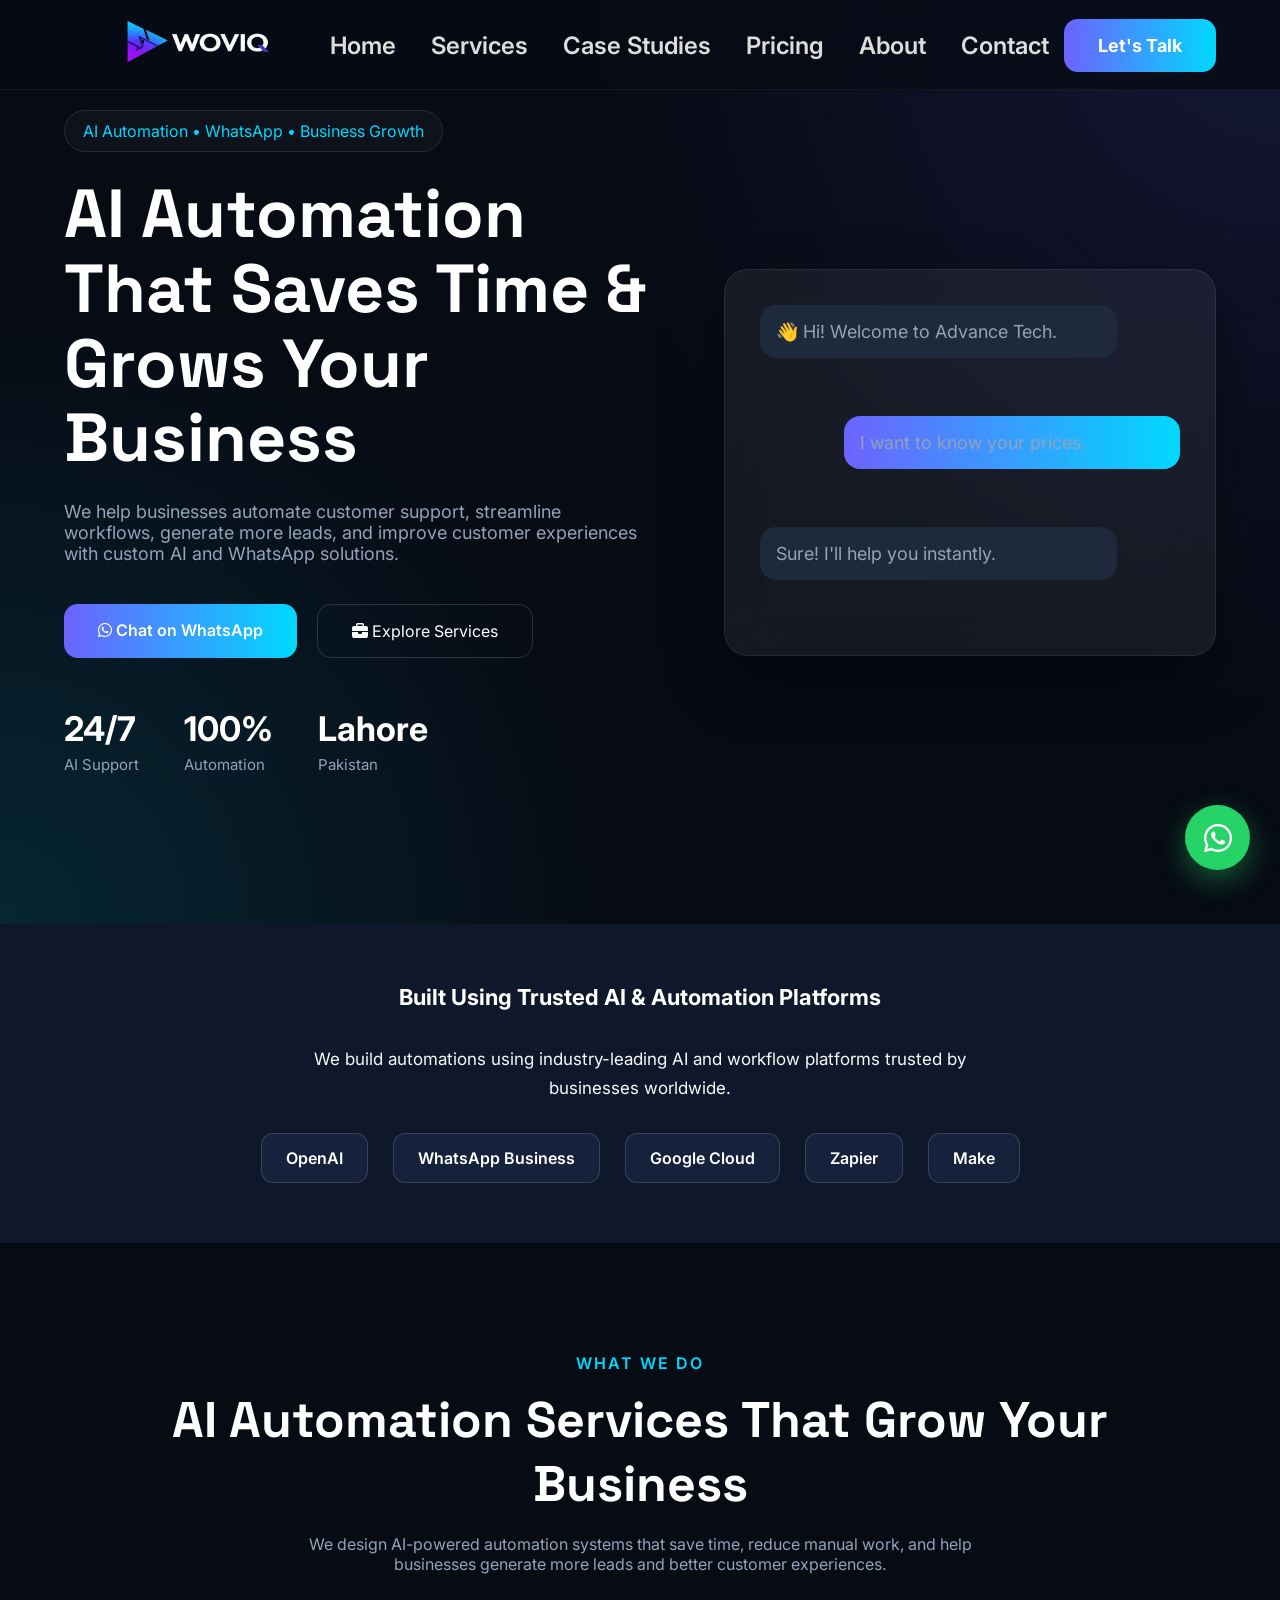
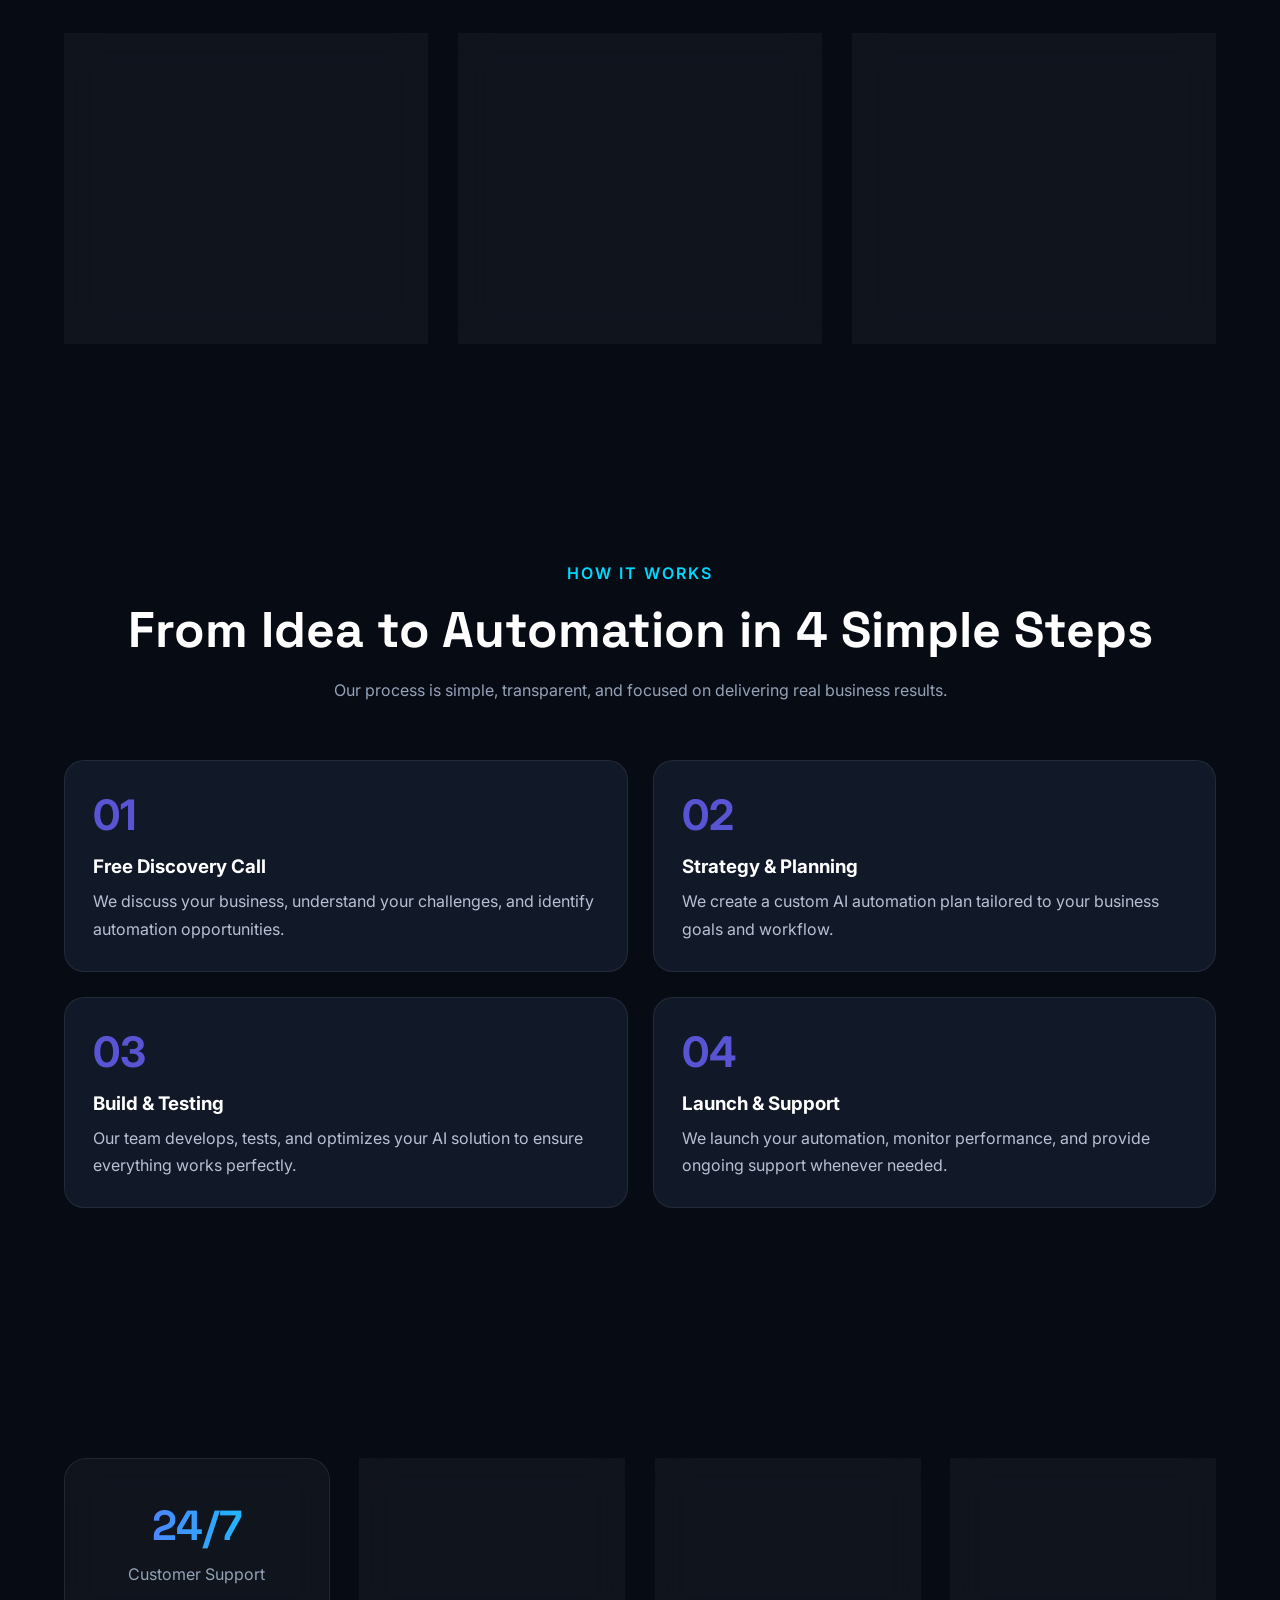
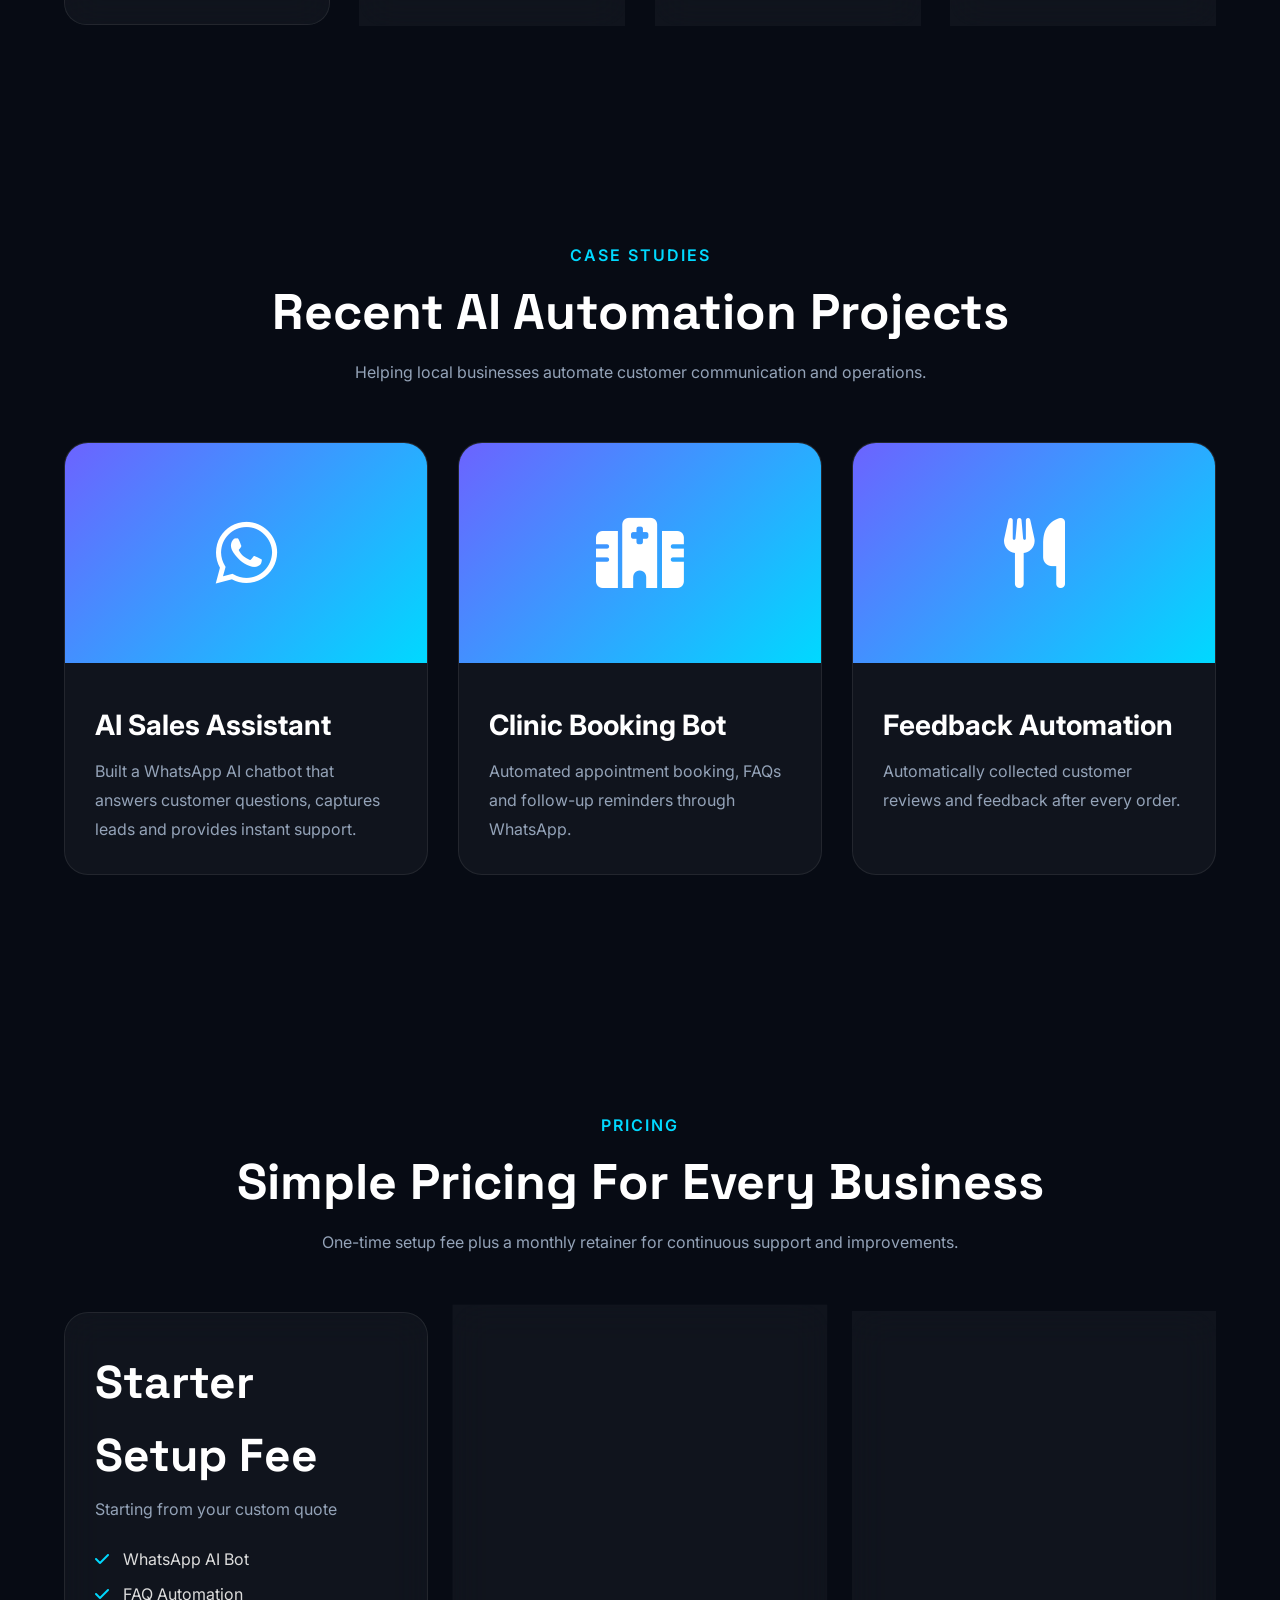
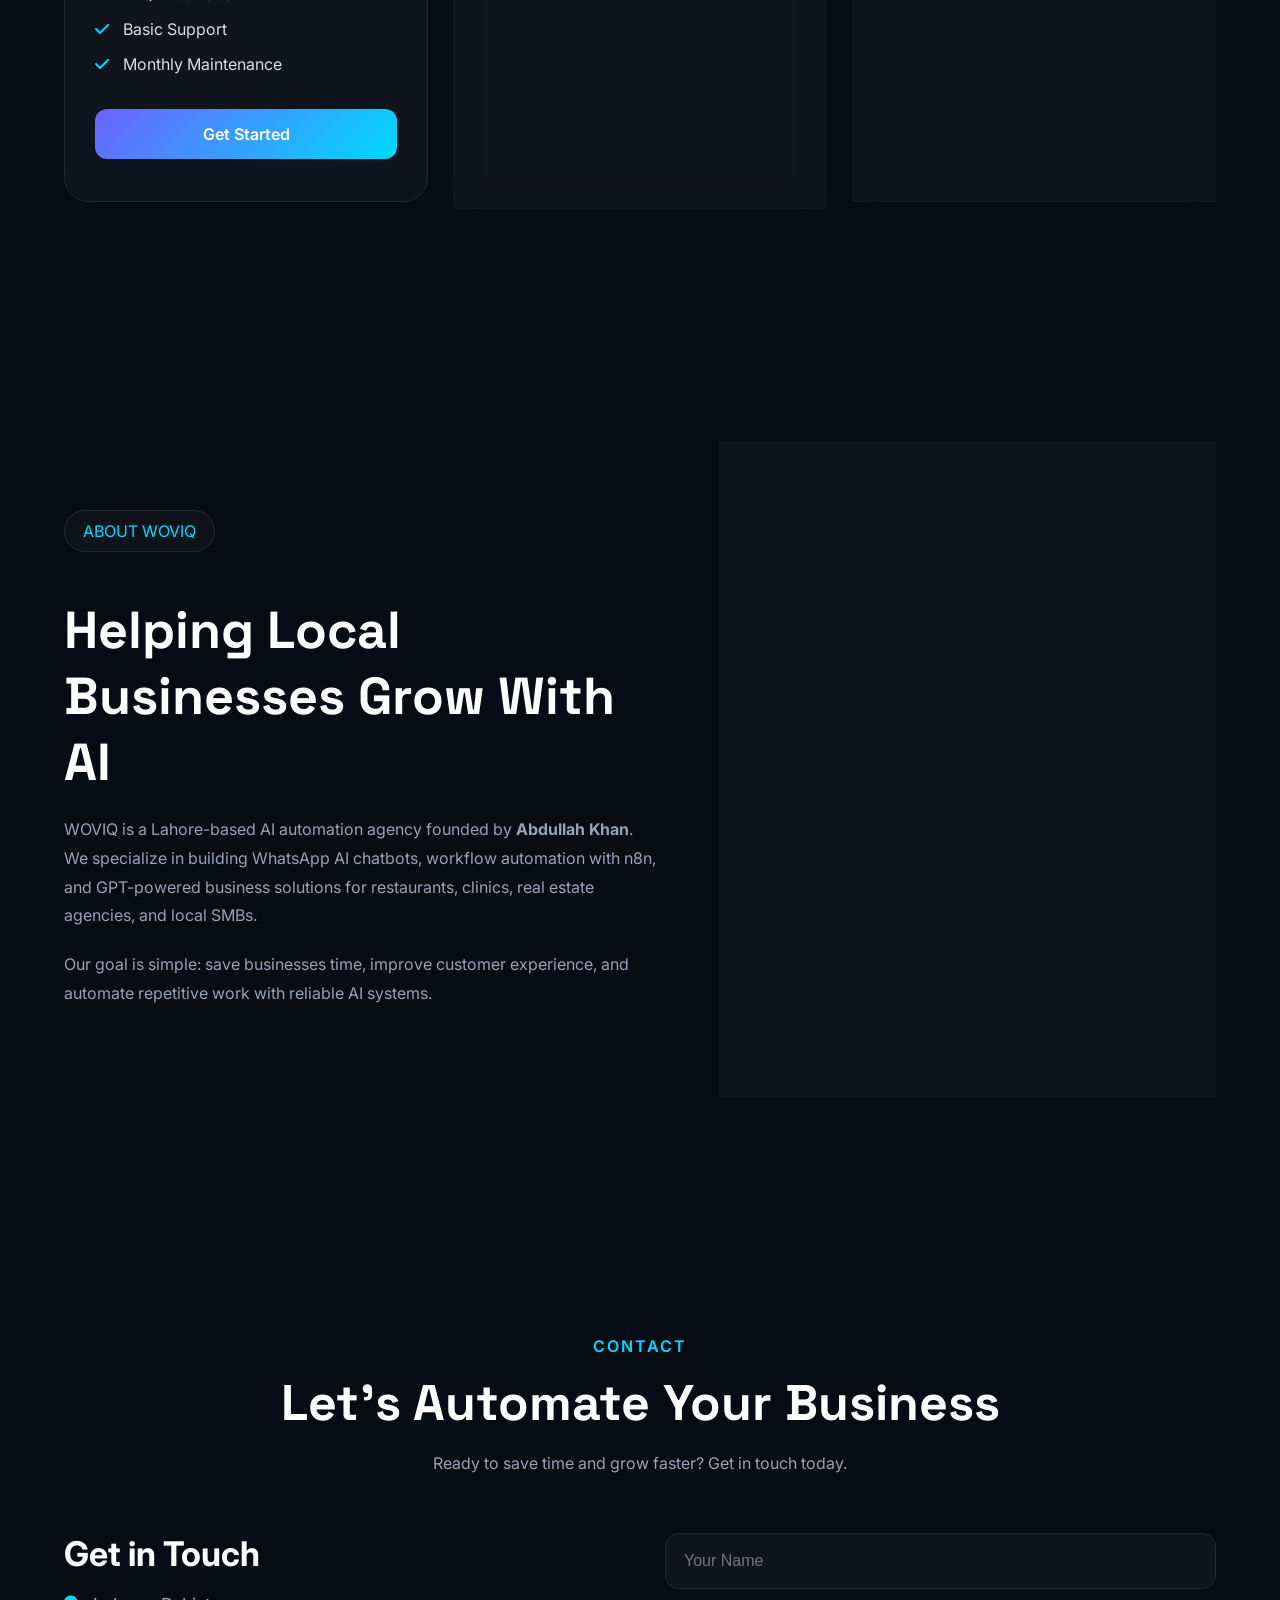
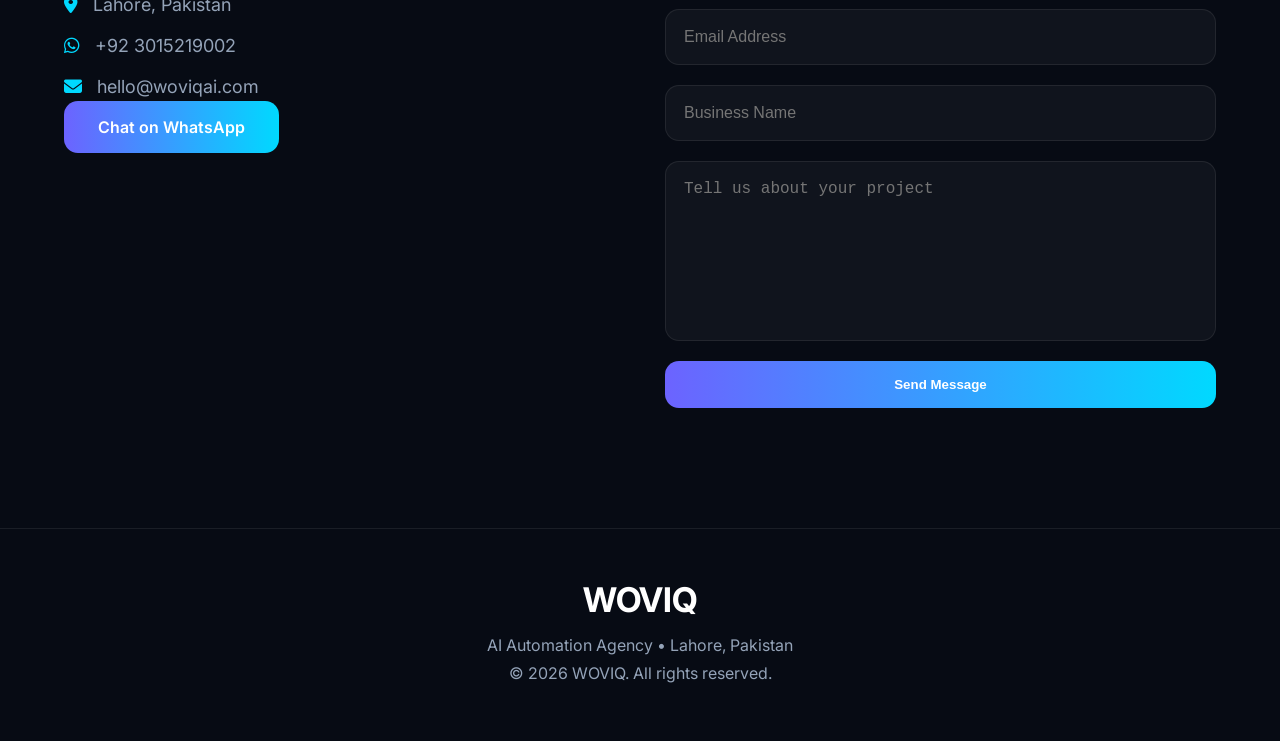
==== index.html @ 01486d30 "Updated contact information and project section" ====
<!DOCTYPE html>
<html lang="en">

<head>

    <meta charset="UTF-8">
    <meta name="viewport" content="width=device-width, initial-scale=1.0">

    <title>WOVIQ | AI Automation Agency</title>

    <meta name="description"
        content="AI Automation Agency helping businesses automate WhatsApp, lead generation and customer support.">

    <!-- Google Fonts -->

    <link rel="preconnect" href="https://fonts.googleapis.com">

    <link rel="preconnect" href="https://fonts.gstatic.com" crossorigin>

    <link
        href="https://fonts.googleapis.com/css2?family=Space+Grotesk:wght@400;500;600;700&family=Inter:wght@300;400;500;600;700&display=swap"
        rel="stylesheet">

    <!-- Font Awesome -->

    <link rel="stylesheet"
        href="https://cdnjs.cloudflare.com/ajax/libs/font-awesome/6.7.2/css/all.min.css">

    <link rel="stylesheet" href="style.css">

</head>

<body>

    <!-- ================= NAVBAR ================= -->

    <header>

        <div class="container nav">

            <a href="#" class="logo">

                <img src="images/logo.jpg" alt="Logo">

                

            </a>
<button class="menu-toggle">
    ☰
</button>
            <ul>

                <li><a href="#home">Home</a></li>

                <li><a href="#services">Services</a></li>

                <li><a href="#work">Case Studies</a></li>

                <li><a href="#pricing">Pricing</a></li>

                <li><a href="#about">About</a></li>

                <li><a href="#contact">Contact</a></li>

            </ul>

            <a href="#" class="nav-btn">

                Let's Talk

            </a>

        </div>

    </header>


    <!-- ================= HERO ================= -->

    <section class="hero" id="home">

        <div class="container hero-grid">

            <div class="hero-left">
                <span class="tag">
     AI Automation • WhatsApp • Business Growth
</span>

                 <h1>
                    AI Automation That Saves Time & Grows Your Business
                 </h1>

                 <p>
                     We help businesses automate customer support, streamline workflows, generate more leads, and improve customer experiences with custom AI and WhatsApp solutions.  
                
                 </p>    
                     <div class="hero-buttons">

                    <a href="https://wa.me/03015219002" 
                    target="_blank" 
                    rel="noopener noreferrer"
                    class="primary">
                       <i class="fa-brands fa-whatsapp"></i>
                       Chat on WhatsApp
                    </a>

                     <a href="#services" class="secondary">
                        <i class="fa-solid fa-briefcase"></i>
                         Explore Services
                     </a>

                </div>

                <div class="hero-stats">

                    <div>

                        <h2>24/7</h2>

                        <p>AI Support</p>

                    </div>

                    <div>

                        <h2>100%</h2>

                        <p>Automation</p>

                    </div>

                    <div>

                        <h2>Lahore</h2>

                        <p>Pakistan</p>

                    </div>

                </div>

            </div>

            <div class="hero-right">

                <div class="glass-card">

                    <div class="chat">

                        <p class="bot">

                            👋 Hi! Welcome to Advance Tech.

                        </p>

                        <p class="user">

                            I want to know your prices.

                        </p>

                        <p class="bot">

                            Sure! I'll help you instantly.

                        </p>

                    </div>

                </div>

            </div>

        </div>
    </section>
    <section class="trusted">
    <div class="container">

        <h3>Built Using Trusted AI & Automation Platforms</h3>
    <p> 
    We build automations using industry-leading AI and workflow platforms trusted by businesses worldwide.
    </p>
        <div class="trusted-logos">

        
            <span>OpenAI</span>

            <span>WhatsApp Business</span>

            <span>Google Cloud</span>

            <span>Zapier</span>

            <span>Make</span>

        </div>

    </div>

    </section>
<!-- ================= SERVICES ================= -->

<section class="services" id="services">

    <div class="container">

        <div class="section-title">

            <span>WHAT WE DO</span>

            <h2>AI Automation Services That Grow Your Business</h2>

            <p>

             We design AI-powered automation systems that save time, reduce manual work, and help businesses generate more leads and better customer experiences.
            
            </p>

        </div>

        <div class="services-grid">

            <div class="service-card">

                <i class="fa-brands fa-whatsapp"></i>

                <h3>WhatsApp AI Bots</h3>

                <p>
                    Smart AI assistants that answer customers 24/7, qualify leads and handle FAQs automatically.
                </p>

            </div>

            <div class="service-card">
                <h3>Lead Capture</h3>

                <p>
                    Automatically collect customer information and send it directly to your CRM or Google Sheets.
                </p>

            </div>

            <div class="service-card">

                <i class="fa-solid fa-calendar-check"></i>

                <h3>Appointment Booking</h3>

                <p>
                    Allow customers to book appointments instantly without manual follow-up.
                </p>

            </div>


        </div>

    </div>

</section>

<!-- ================= PROCESS ================= -->

<section class="process">
    <div class="container">

        <div class="section-title">
            <span>HOW IT WORKS</span>
            <h2>From Idea to Automation in 4 Simple Steps</h2>
            <p>Our process is simple, transparent, and focused on delivering real business results.</p>
        </div>

        <div class="process-grid">

            <div class="process-card">
                <span>01</span>
                <h3>Free Discovery Call</h3>
                <p>We discuss your business, understand your challenges, and identify automation opportunities.</p>
            </div>

            <div class="process-card">
                <span>02</span>
                <h3>Strategy & Planning</h3>
                <p>We create a custom AI automation plan tailored to your business goals and workflow.</p>
            </div>

            <div class="process-card">
                <span>03</span>
                <h3>Build & Testing</h3>
                <p>Our team develops, tests, and optimizes your AI solution to ensure everything works perfectly.</p>
            </div>

            <div class="process-card">
                <span>04</span>
                <h3>Launch & Support</h3>
                <p>We launch your automation, monitor performance, and provide ongoing support whenever needed.</p>
            </div>

        </div>

    </div>
</section>

<!-- ================= STATS ================= -->

<section class="stats">

    <div class="container">

        <div class="stats-grid">

            <div class="stat-box">

                <h2>24/7</h2>

                <p>Customer Support</p>

            </div>

            <div class="stat-box">

                <h2>99%</h2>

                <p>Response Rate</p>

            </div>

            <div class="stat-box">

                <h2>100+</h2>

                <p>Automation Hours Saved</p>

            </div>

            <div class="stat-box">

                <h2>Lahore</h2>

                <p>Based in Pakistan</p>

            </div>

        </div>

    </div>

</section>
<!-- ================= CASE STUDIES ================= -->

<section class="case-studies" id="work">

    <div class="container">

        <div class="section-title">

            <span>CASE STUDIES</span>

            <h2>Recent AI Automation Projects</h2>

            <p>
                Helping local businesses automate customer communication and operations.
            </p>

        </div>

        <div class="case-grid">

            <div class="case-card">

                <div class="case-image">
                    <i class="fa-brands fa-whatsapp"></i>
                </div>

                <div class="case-content">


                    <h3>AI Sales Assistant</h3>

                    <p>
                        Built a WhatsApp AI chatbot that answers customer questions,
                        captures leads and provides instant support.
                    </p>

                </div>

            </div>

            <div class="case-card">

                <div class="case-image">
                    <i class="fa-solid fa-hospital"></i>
                </div>

                <div class="case-content">


                    <h3>Clinic Booking Bot</h3>

                    <p>
                        Automated appointment booking, FAQs and follow-up reminders
                        through WhatsApp.
                    </p>

                </div>

            </div>

            <div class="case-card">

                <div class="case-image">
                    <i class="fa-solid fa-utensils"></i>
                </div>

                <div class="case-content">


                    <h3>Feedback Automation</h3>

                    <p>
                        Automatically collected customer reviews and feedback after
                        every order.
                    </p>

                </div>

            </div>

        </div>

    </div>

</section>
<!-- ================= PRICING ================= -->

<section class="pricing" id="pricing">

    <div class="container">

        <div class="section-title">

            <span>PRICING</span>

            <h2>Simple Pricing For Every Business</h2>

            <p>
                One-time setup fee plus a monthly retainer for continuous support
                and improvements.
            </p>

        </div>

        <div class="pricing-grid">

            <!-- Starter -->

            <div class="pricing-card">

                <h3>Starter</h3>

                <h3>Setup Fee</h3>

                <p class="price-text">Starting from your custom quote</p>

                <ul>

                    <li><i class="fa-solid fa-check"></i> WhatsApp AI Bot</li>

                    <li><i class="fa-solid fa-check"></i> FAQ Automation</li>

                    <li><i class="fa-solid fa-check"></i> Basic Support</li>

                    <li><i class="fa-solid fa-check"></i> Monthly Maintenance</li>

                </ul>

                <a href="#" class="price-btn">Get Started</a>

            </div>

            <!-- Standard -->

            <div class="pricing-card featured">

                <span class="badge">Most Popular</span>

                <h3>Standard</h3>

                <h3>Setup Fee</h3>

                <p class="price-text">Custom monthly retainer</p>

                <ul>

                    <li><i class="fa-solid fa-check"></i> AI Chatbot</li>

                    <li><i class="fa-solid fa-check"></i> Lead Capture</li>

                    <li><i class="fa-solid fa-check"></i> Appointment Booking</li>

                    <li><i class="fa-solid fa-check"></i> Priority Support</li>

                </ul>

                <a href="#" class="price-btn">Choose Plan</a>

            </div>

            <!-- Growth -->

            <div class="pricing-card">

                <h3>Growth</h3>

                <h3>Setup Fee</h3>

                <p class="price-text">Custom monthly retainer</p>

                <ul>

                    <li><i class="fa-solid fa-check"></i> Everything in Standard</li>

                    <li><i class="fa-solid fa-check"></i> n8n Automation</li>

                    <li><i class="fa-solid fa-check"></i> CRM Integration</li>

                    <li><i class="fa-solid fa-check"></i> Analytics Dashboard</li>

                </ul>

                <a href="#" class="price-btn">Choose Plan</a>

            </div>
        </div>
    </div>
</section>
<!-- ================= ABOUT ================= -->

<section class="about" id="about">

    <div class="container about-grid">

        <div class="about-left">

            <span class="tag">ABOUT WOVIQ</span>

            <h2>Helping Local Businesses Grow With AI</h2>

            <p>
                WOVIQ is a Lahore-based AI automation agency founded by
                <strong>Abdullah Khan</strong>. We specialize in building
                WhatsApp AI chatbots, workflow automation with n8n, and
                GPT-powered business solutions for restaurants, clinics,
                real estate agencies, and local SMBs.
            </p>

            <p>
                Our goal is simple: save businesses time, improve customer
                experience, and automate repetitive work with reliable AI systems.
            </p>

        </div>

        <div class="about-right">

            <div class="founder-card">

                <div class="founder-avatar">
    <img src="images/founder.jpg" alt="Abdullah Khan" class="founder-img">
</div>
                <h3>Abdullah Khan</h3>

                <p>Founder & AI Automation Specialist</p>
                <p class="founder-bio">
Abdullah Khan is a Computer Science student with a strong passion for Artificial Intelligence, automation, and modern business technology. Having studied at Lahore Grammar School (LGS) and gained valuable discipline and leadership experience through Cadet College, he combines technical knowledge with a problem-solving mindset. As the Founder of WOVIQ, his mission is to help businesses grow through AI-powered automation and innovative digital solutions.
</p>
<a href="https://www.linkedin.com/in/abdullah-khan-ab1711415?utm_source=share_via&utm_content=profile&utm_medium=member_ios" 
target="_blank" 
rel="noopener noreferrer"
class="linkedin-btn">
    <i class="fa-brands fa-linkedin"></i> View LinkedIn Profile
</a>
            </div>

        </div>

    </div>

</section>

<!-- ================= CONTACT ================= -->

<section class="contact" id="contact">

    <div class="container">

        <div class="section-title">

            <span>CONTACT</span>

            <h2>Let's Automate Your Business</h2>

            <p>
                Ready to save time and grow faster? Get in touch today.
            </p>

        </div>

        <div class="contact-grid">

            <div class="contact-info">

                <h3>Get in Touch</h3>

                <p><i class="fa-solid fa-location-dot"></i> Lahore, Pakistan</p>

                <p><i class="fa-brands fa-whatsapp"></i> +92 3015219002</p>

                <p><i class="fa-solid fa-envelope"></i> hello@woviqai.com</p>

                <a href="#" class="primary">
                    Chat on WhatsApp
                </a>

            </div>

            <form class="contact-form">

                <input type="text" placeholder="Your Name" required>

                <input type="email" placeholder="Email Address" required>

                <input type="text" placeholder="Business Name">

                <textarea placeholder="Tell us about your project"></textarea>

                <button type="submit" class="primary">
                    Send Message
                </button>

            </form>

        </div>

    </div>

</section>

<!-- ================= FOOTER ================= -->

<footer>

    <div class="container footer-content">

        <h2>WOVIQ</h2>

        <p>
            AI Automation Agency • Lahore, Pakistan
        </p>

        <p>
            © 2026 WOVIQ. All rights reserved.
        </p>

    </div>

</footer>
<!-- Floating WhatsApp Button -->

<a href="https://wa.me/03015219002" class="whatsapp-float" target="_blank" rel="noopener noreferrer">
    <i class="fa-brands fa-whatsapp"></i>

</a>
<script src="script.js"></script>

</body>

</html>
---- style.css ----
/* ===========================
   RESET
=========================== */

*{
    margin:0;
    padding:0;
    box-sizing:border-box;
}

html{
    scroll-behavior:smooth;
}

body{
    font-family:'Inter',sans-serif;
    background:#070B14;
    color:#fff;
    overflow-x:hidden;
}

:root{

    --primary:#6C63FF;
    --secondary:#00D9FF;
    --dark:#070B14;
    --card:#111827;
    --text:#F8FAFC;
    --gray:#94A3B8;

}

.container{

    width:min(1200px,90%);
    margin:auto;

}

section{

    padding:110px 0;

}

a{

    text-decoration:none;

}

ul{

    list-style:none;

}


/* ===========================
   HEADER
=========================== */

header{

    position:fixed;

    width:100%;

    top:0;

    z-index:1000;

    backdrop-filter:blur(18px);

    background:rgba(7,11,20,.75);

    border-bottom:1px solid rgba(255,255,255,.05);

    height: 90px;

}

.nav{

    display:flex;

    justify-content:space-between;

    align-items:center;

    height: 90px;

    position:relative;

}

.logo{

    font-family:'Space Grotesk',sans-serif;

    color:#fff;

    font-size:30px;

    font-weight:700;

    letter-spacing:2px;

}

.nav ul{

    display:flex;

    gap:35px;

}

.nav ul li a
{
    font-size: 24px;
    font-weight: 600;
    padding: 8px 0;
    transition: 0.3s;
}
.nav ul a{

    color:#ddd;

    transition:.3s;

}

.nav ul a:hover{

    color:var(--secondary);

}
.nav-btn
{
    padding:16px 34px;   
    border-radius:14px;
    background:linear-gradient(90deg,var(--primary),var(--secondary));
    color:#fff;
    font-size:18px;      
    font-weight:700;
    transition:.3s;
}
.nav-btn:hover
{
    transform:translateY(-3px);
    box-shadow:0 10px 25px rgba(0,166,194,.35);
}

/* ===========================
   HERO
=========================== */

.hero{

    min-height:100vh;

    display:flex;

    align-items:center;

    background:
    radial-gradient(circle at top right,#6C63FF22,transparent 45%),
    radial-gradient(circle at bottom left,#00D9FF22,transparent 40%);

}

.hero-grid{

    display:grid;

    grid-template-columns:1.2fr 1fr;

    gap:70px;

    align-items:center;

}

.tag{

    display:inline-block;

    padding:10px 18px;

    border:1px solid rgba(255,255,255,.1);

    border-radius:30px;

    color:var(--secondary);

    margin-bottom:25px;

    background:rgba(255,255,255,.03);

}

.hero h1{

    font-family:'Space Grotesk',sans-serif;

    font-size:68px;

    line-height:1.1;

    margin-bottom:25px;

}

.hero p{

    color:var(--gray);

    font-size:18px;

    max-width:600px;

    margin-bottom:40px;

}

.hero-buttons{

    display:flex;

    gap:20px;

    margin-bottom:50px;

}

.primary{

    background:linear-gradient(90deg,var(--primary),var(--secondary));

    color:white;

    padding:16px 34px;

    border-radius:14px;

    font-weight:600;

}

.secondary{

    border:1px solid rgba(255,255,255,.15);

    color:white;

    padding:16px 34px;

    border-radius:14px;

}

.hero-stats{

    display:flex;

    gap:45px;

}

.hero-stats h2{

    font-size:34px;

}

.hero-stats p{

    margin-top:6px;

    font-size:15px;

}


/* ===========================
   HERO CARD
=========================== */

.glass-card{

    background:rgba(255,255,255,.06);

    border:1px solid rgba(255,255,255,.08);

    backdrop-filter:blur(25px);

    border-radius:24px;

    padding:35px;

    box-shadow:0 25px 60px rgba(0,0,0,.4);

}

.chat{

    display:flex;

    flex-direction:column;

    gap:18px;

}

.bot{

    background:#1E293B;

    padding:16px;

    border-radius:16px;

    width:85%;

}

.user{

    background:linear-gradient(90deg,var(--primary),var(--secondary));

    padding:16px;

    border-radius:16px;

    width:80%;

    margin-left:auto;

}
/* ===========================
   SERVICES
=========================== */

.services{
    position: relative;
}

.services-grid{
    display:grid;
    grid-template-columns:repeat(auto-fit,minmax(280px,1fr));
    gap:30px;
    margin-top:60px;
}

.service-card{

    background:rgba(255,255,255,.04);
    border:1px solid rgba(255,255,255,.08);
    backdrop-filter:blur(18px);

    border-radius:22px;

    padding:40px 30px;

    transition:.4s;

    position:relative;

    overflow:hidden;

}

.service-card::before{

    content:"";

    position:absolute;

    width:180px;
    height:180px;

    background:rgba(108,99,255,.15);

    border-radius:50%;

    top:-80px;
    right:-80px;

}

.service-card:hover{

    transform:translateY(-12px);

    border-color:var(--secondary);

    box-shadow:0 25px 60px rgba(0,0,0,.35);

}

.service-card i{

    width:70px;
    height:70px;

    display:flex;

    justify-content:center;

    align-items:center;

    border-radius:18px;

    font-size:28px;

    margin-bottom:25px;

    background:linear-gradient(135deg,var(--primary),var(--secondary));

}

.service-card h3{

    font-size:26px;

    margin-bottom:15px;

}

.service-card p{

    color:var(--gray);

    line-height:1.8;

}


/* ===========================
   PROCESS
=========================== */

.process{

    background:#0B1220;

}

.process-grid{

    display:grid;

    grid-template-columns:repeat(auto-fit,minmax(250px,1fr));

    gap:30px;

    margin-top:60px;

}

.step{

    text-align:center;

    padding:40px 25px;

}

.step-number{

    width:70px;
    height:70px;

    margin:auto;

    border-radius:50%;

    display:flex;

    align-items:center;

    justify-content:center;

    font-size:24px;

    font-weight:bold;

    background:linear-gradient(135deg,var(--primary),var(--secondary));

    margin-bottom:25px;

}

.step h3{

    margin-bottom:15px;

    font-size:24px;

}

.step p{

    color:var(--gray);

}


/* ===========================
   SECTION TITLE
=========================== */

.section-title{

    text-align:center;

    margin-bottom:25px;

}

.section-title span{

    color:var(--secondary);

    font-weight:600;

    letter-spacing:2px;

}

.section-title h2{

    font-family:'Space Grotesk',sans-serif;

    font-size:50px;

    margin-top:15px;

}

.section-title p{

    color:var(--gray);

    margin-top:18px;

    max-width:700px;

    margin-left:auto;

    margin-right:auto;

}
/* ===========================
   STATS
=========================== */

.stats{

    padding:100px 0;

}

.stats-grid{

    display:grid;

    grid-template-columns:repeat(auto-fit,minmax(220px,1fr));

    gap:30px;

    margin-top:40px;

}

.stat-box{

    background:rgba(255,255,255,.04);

    border:1px solid rgba(255,255,255,.08);

    backdrop-filter:blur(18px);

    border-radius:22px;

    padding:40px 20px;

    text-align:center;

    transition:.4s;

}

.stat-box:hover{

    transform:translateY(-10px);

    border-color:var(--secondary);

    box-shadow:0 20px 50px rgba(0,0,0,.35);

}

.stat-box h2{

    font-size:42px;

    margin-bottom:12px;

    font-family:'Space Grotesk',sans-serif;

    background:linear-gradient(90deg,var(--primary),var(--secondary));

    -webkit-background-clip :text;

    -webkit-text-fill-color:transparent;

}

.stat-box p{

    color:var(--gray);

}


/* ===========================
   CASE STUDIES
=========================== */

.case-studies{

    padding:120px 0;

}

.case-grid{

    display:grid;

    grid-template-columns:repeat(auto-fit,minmax(340px,1fr));

    gap:30px;

    margin-top:60px;

}

.case-card{

    background:rgba(255,255,255,.04);

    border:1px solid rgba(255,255,255,.08);

    border-radius:24px;

    overflow:hidden;

    transition:.4s;

}

.case-card:hover{

    transform:translateY(-12px);

    border-color:var(--secondary);

    box-shadow:0 25px 60px rgba(0,0,0,.35);

}

.case-image{

    height:220px;

    background:linear-gradient(135deg,var(--primary),var(--secondary));

    display:flex;

    align-items:center;

    justify-content:center;

    font-size:70px;

}

.case-content{

    padding:30px;

}

.case-content span{

    color:var(--secondary);

    font-size:14px;

    letter-spacing:1px;

}

.case-content h3{

    margin:15px 0;

    font-size:28px;

}

.case-content p{

    color:var(--gray);

    line-height:1.8;

}
/* ===========================
   PRICING
=========================== */

.pricing{
    padding:120px 0;
}

.pricing-grid{
    display:grid;
    grid-template-columns:repeat(auto-fit,minmax(280px,1fr));
    gap:30px;
    margin-top:60px;
}

.pricing-card{
    position:relative;
    background:rgba(255,255,255,.04);
    border:1px solid rgba(255,255,255,.08);
    backdrop-filter:blur(18px);
    border-radius:24px;
    padding:40px 30px;
    transition:.4s;
}

.pricing-card:hover{
    transform:translateY(-12px);
    border-color:var(--secondary);
    box-shadow:0 25px 60px rgba(0,0,0,.35);
}

.featured{
    border:2px solid var(--secondary);
    transform:scale(1.03);
}

.badge{
    position:absolute;
    top:20px;
    right:20px;
    background:linear-gradient(135deg,var(--primary),var(--secondary));
    color:#fff;
    padding:8px 14px;
    border-radius:30px;
    font-size:13px;
    font-weight:600;
}

.pricing-card h3{
    font-size:28px;
    margin-bottom:15px;
}

.pricing-card h3{
    font-size:46px;
    font-family:'Space Grotesk',sans-serif;
    margin-bottom:15px;
}

.price-text{
    color:var(--gray);
    margin-bottom:30px;
}

.pricing-card ul{
    list-style:none;
    margin-bottom:35px;
}

.pricing-card ul li{
    margin:15px 0;
    color:#ddd;
}

.pricing-card ul li i{
    color:#00D9FF;
    margin-right:10px;
}

.price-btn{
    display:block;
    text-align:center;
    padding:15px;
    border-radius:12px;
    background:linear-gradient(135deg,var(--primary),var(--secondary));
    color:#fff;
    font-weight:600;
    transition:.3s;
}

.price-btn:hover{
    transform:translateY(-3px);
}
/* ===========================
   ABOUT
=========================== */

.about{
    padding:120px 0;
}

.about-grid{
    display:grid;
    grid-template-columns:1.2fr 1fr;
    gap:60px;
    align-items:center;
}

.about h2{
    font-size:52px;
    margin:20px 0;
    font-family:'Space Grotesk',sans-serif;
}

.about p{
    color:var(--gray);
    margin-bottom:20px;
    line-height:1.8;
}

.founder-card{
    background:rgba(255,255,255,.04);
    border:1px solid rgba(255,255,255,.08);
    backdrop-filter:blur(18px);
    border-radius:24px;
    padding:40px;
    text-align:center;
}

.founder-avatar{
    width:110px;
    height:110px;
    margin:auto;
    margin-bottom:25px;
    border-radius:50%;
    display:flex;
    align-items:center;
    justify-content:center;
    background:linear-gradient(135deg,var(--primary),var(--secondary));
    font-size:45px;
}

.founder-card h3{
    font-size:30px;
    margin-bottom:10px;
}

.founder-card p{
    color:var(--gray);
}

/* ===========================
   CONTACT
=========================== */

.contact{
    padding:120px 0;
}

.contact-grid{
    display:grid;
    grid-template-columns:1fr 1fr;
    gap:50px;
    margin-top:60px;
}

.contact-info h3{
    font-size:34px;
    margin-bottom:20px;
}

.contact-info p{
    color:var(--gray);
    margin:20px 0;
    font-size:18px;
}

.contact-info i{
    color:var(--secondary);
    margin-right:10px;
}

.contact-form{
    display:flex;
    flex-direction:column;
    gap:20px;
}

.contact-form input,
.contact-form textarea{

    background:rgba(255,255,255,.04);
    border:1px solid rgba(255,255,255,.08);
    color:#fff;

    padding:18px;

    border-radius:14px;

    outline:none;

    font-size:16px;

}

.contact-form textarea{

    min-height:180px;

    resize:none;

}

.contact-form button{

    border:none;

    cursor:pointer;

}

/* ===========================
   FOOTER
=========================== */

footer{

    border-top:1px solid rgba(255,255,255,.08);

    padding:50px 0;

    text-align:center;

}

.footer-content h2{

    font-size:34px;

    margin-bottom:15px;

}

.footer-content p{

    color:var(--gray);

    margin:8px 0;

}
/* ===========================
   FLOATING WHATSAPP
=========================== */

.whatsapp-float{

    position:fixed;

    right:30px;

    bottom:30px;

    width:65px;

    height:65px;

    border-radius:50%;

    background:#25D366;

    color:white;

    display:flex;

    justify-content:center;

    align-items:center;

    font-size:32px;

    box-shadow:0 10px 30px rgba(37,211,102,.4);

    z-index:999;

    transition:.3s;

}

.whatsapp-float:hover{

    transform:scale(1.1);

}

/* ===========================
   RESPONSIVE
=========================== */

@media(max-width:992px){

    .hero-grid,
    .about-grid,
    .contact-grid{

        grid-template-columns:1fr;

    }

    .hero{

        text-align:center;

    }

    .hero-buttons{

        justify-content:center;

    }

    .hero-stats{

        justify-content:center;

        flex-wrap:wrap;

    }

}

.menu-toggle{
    display:none;
}

@media(max-width:768px){

 .nav{
    display:flex;
    justify-content:space-between;
    align-items:center;
    height:90px;
    position:relative;
}
    
.nav ul{
    display:none;
    position:absolute;
    top:90px;
    left:0;
    width:100%;
    background:#0f172a;
    flex-direction:column;
    align-items:center;
    gap:18px;
    padding:20px 0;
}
.nav ul.active{
    display:flex;
}

.menu-toggle{
    display:block;
    background:none;
    border:none;
    color:#fff;
    font-size:32px;
    cursor:pointer;
    position:absolute;
    right:20px;
    top:28px;
    z-index:1000;
}

.nav-btn{
    display:none;
}

.hero h1{

    font-size:44px;
}

.section-title h2{

     font-size:38px;

}

.about h2{

     font-size:38px;

}

}

@media(max-width:480px){

    .hero h1{

        font-size:34px;

    }

    .hero p{

        font-size:16px;

    }

    .hero-buttons{

        flex-direction:column;

    }

    .primary,
    .secondary{

        width:100%;

        text-align:center;

    }

    .section-title h2{

        font-size:30px;

    }

}
.logo {
    display: flex;
    align-items: center;
    text-decoration: none;
}

.logo img {
    width: 250px;
    height: auto;
    display: block;
}
.founder-avatar img {
    width: 120px;
    height: 120px;
    border-radius: 50%;
    object-fit: cover;
    border: 4px solid #4f7cff;
}
.linkedin-btn{
    display:inline-flex;
    align-items:center;
    gap:10px;
    margin-top:20px;
    padding:12px 22px;
    background:#0A66C2;
    color:#fff;
    text-decoration:none;
    border-radius:8px;
    font-weight:600;
    transition:.3s;
}

.linkedin-btn:hover{
    background:#004182;
    transform:translateY(-2px);
}

.trusted
{
    padding:60px 0;
    text-align:center;
    background:#0f172a;
}

.trusted h3{
    color:#ffffff;
    font-size:22px;
    margin-bottom:35px;
}

.trusted-logos{
    display:flex;
    justify-content:center;
    gap:25px;
    flex-wrap:wrap;
}

.trusted-logos span{
    padding:14px 24px;
    border:1px solid rgba(255,255,255,.15);
    border-radius:12px;
    background:#16213b;
    color:#fff;
    font-weight:600;
    transition:.3s;
}

.trusted-logos span:hover{
    transform:translateY(-5px);
    border-color:#00d4ff;
}
.trusted p
{
    color: var(--text);
    max-width: 700px;
    margin: 0 auto 30px;
    font-size: 17px;
    line-height: 1.7;
}
.process{
    background: var(--bg);
}
.process-grid{
    display: grid;
    grid-template-columns: repeat(2, 1fr);
    gap: 25px;
    margin-top: 60px;
}

.process-card{
    background: var(--card);
    border: 1px solid rgba(255,255,255,.08);
    border-radius: 20px;
    padding: 28px;
    transition: .3s;
}

.process-card:hover{
    transform: translateY(-8px);
    border-color: var(--primary);
    box-shadow: 0 15px 35px rgba(0,0,0,.35);
}

.process-card span{
    font-size: 42px;
    font-weight: 700;
    color: var(--primary);
    opacity: .8;
}

.process-card h3{
    margin: 15px 0 10px;
}

.process-card p{
    color: #b8c0d4;
    line-height: 1.7;
}
@media (max-width: 768px){
    .process-grid{
        grid-template-columns: 1fr;
    }
}
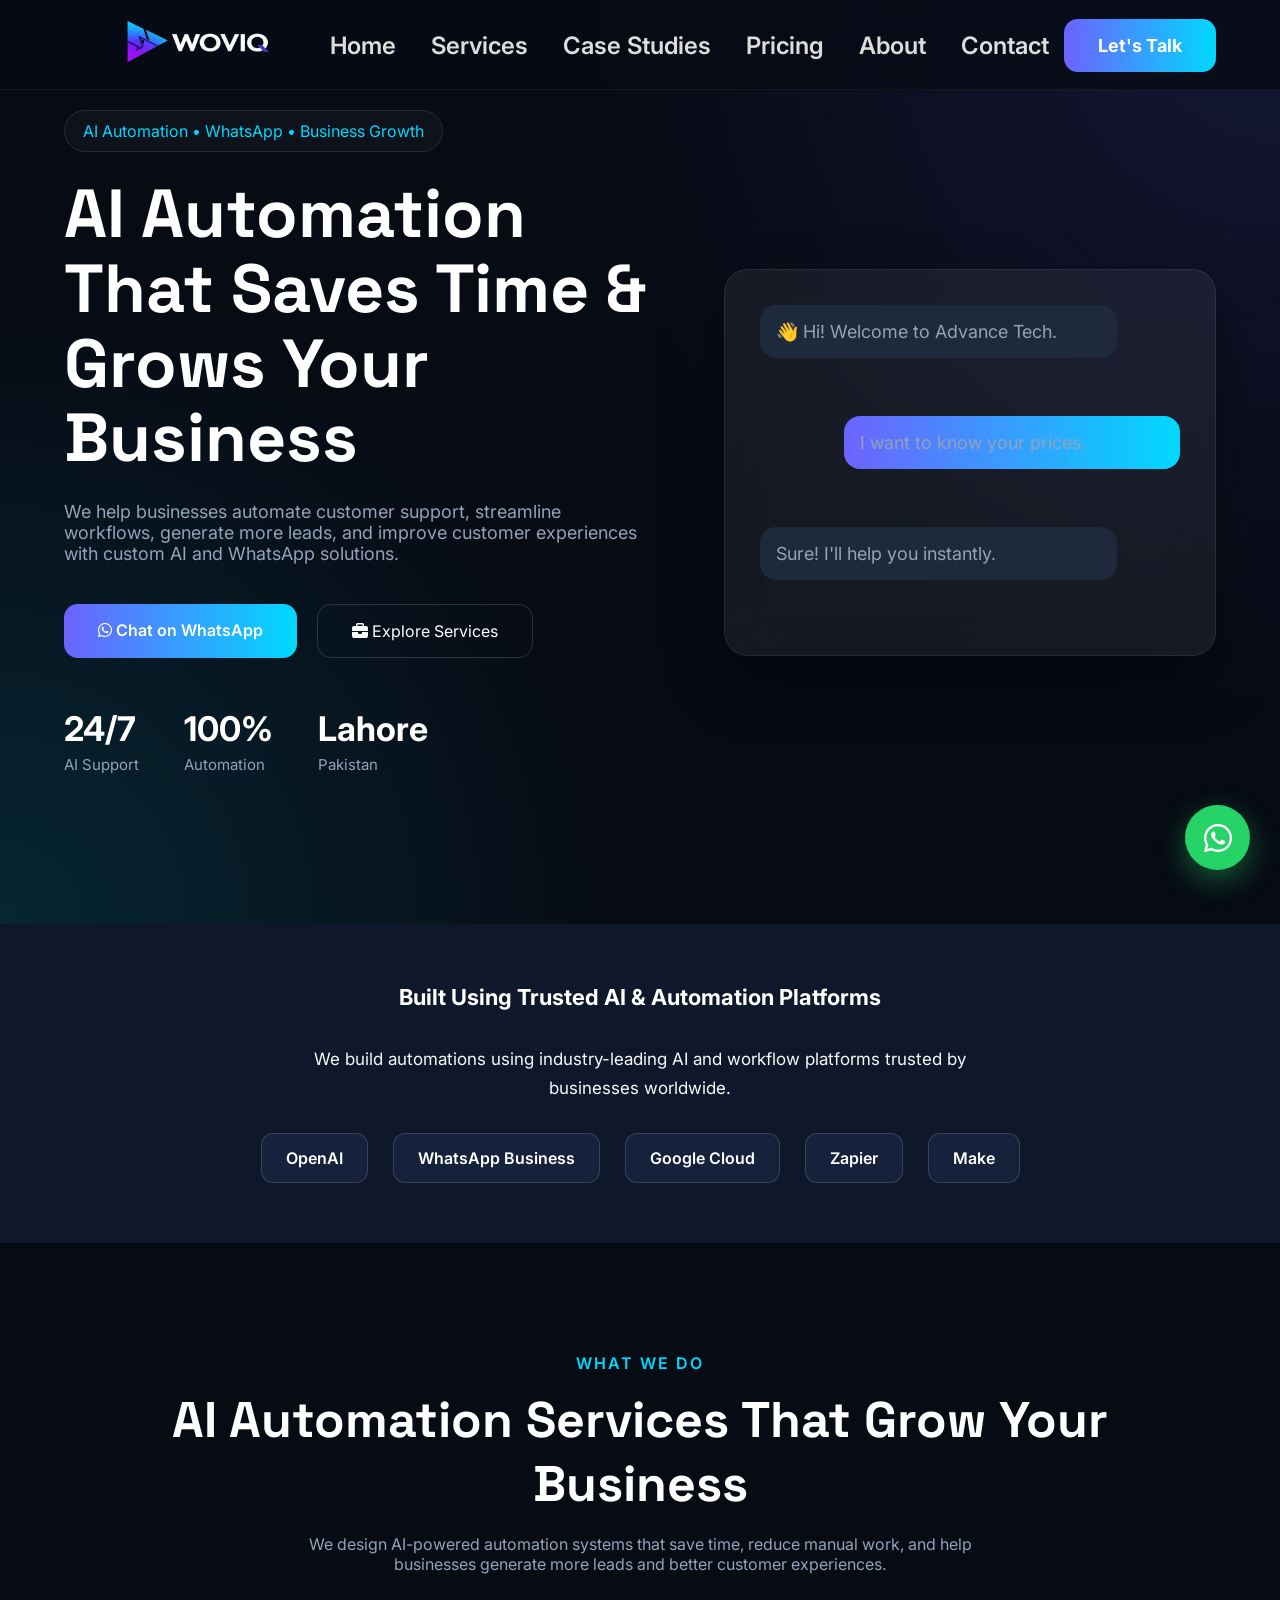
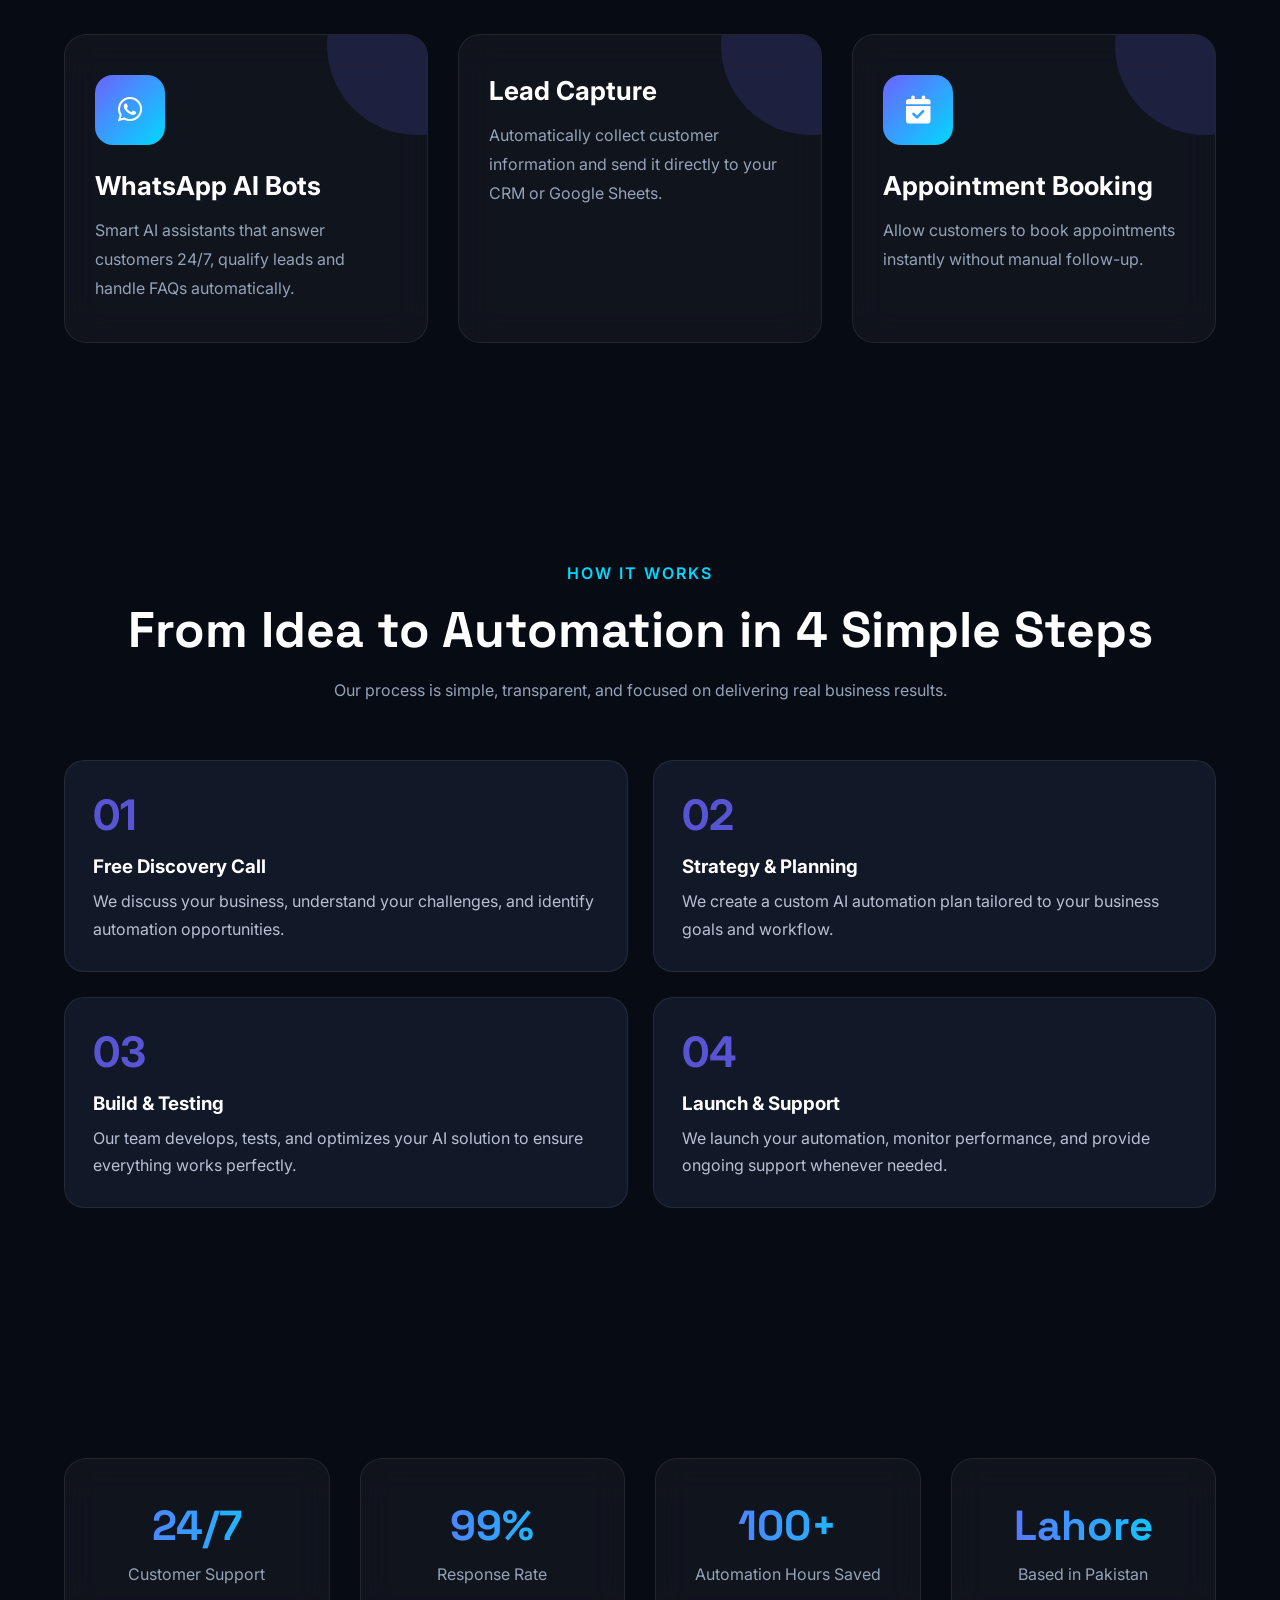
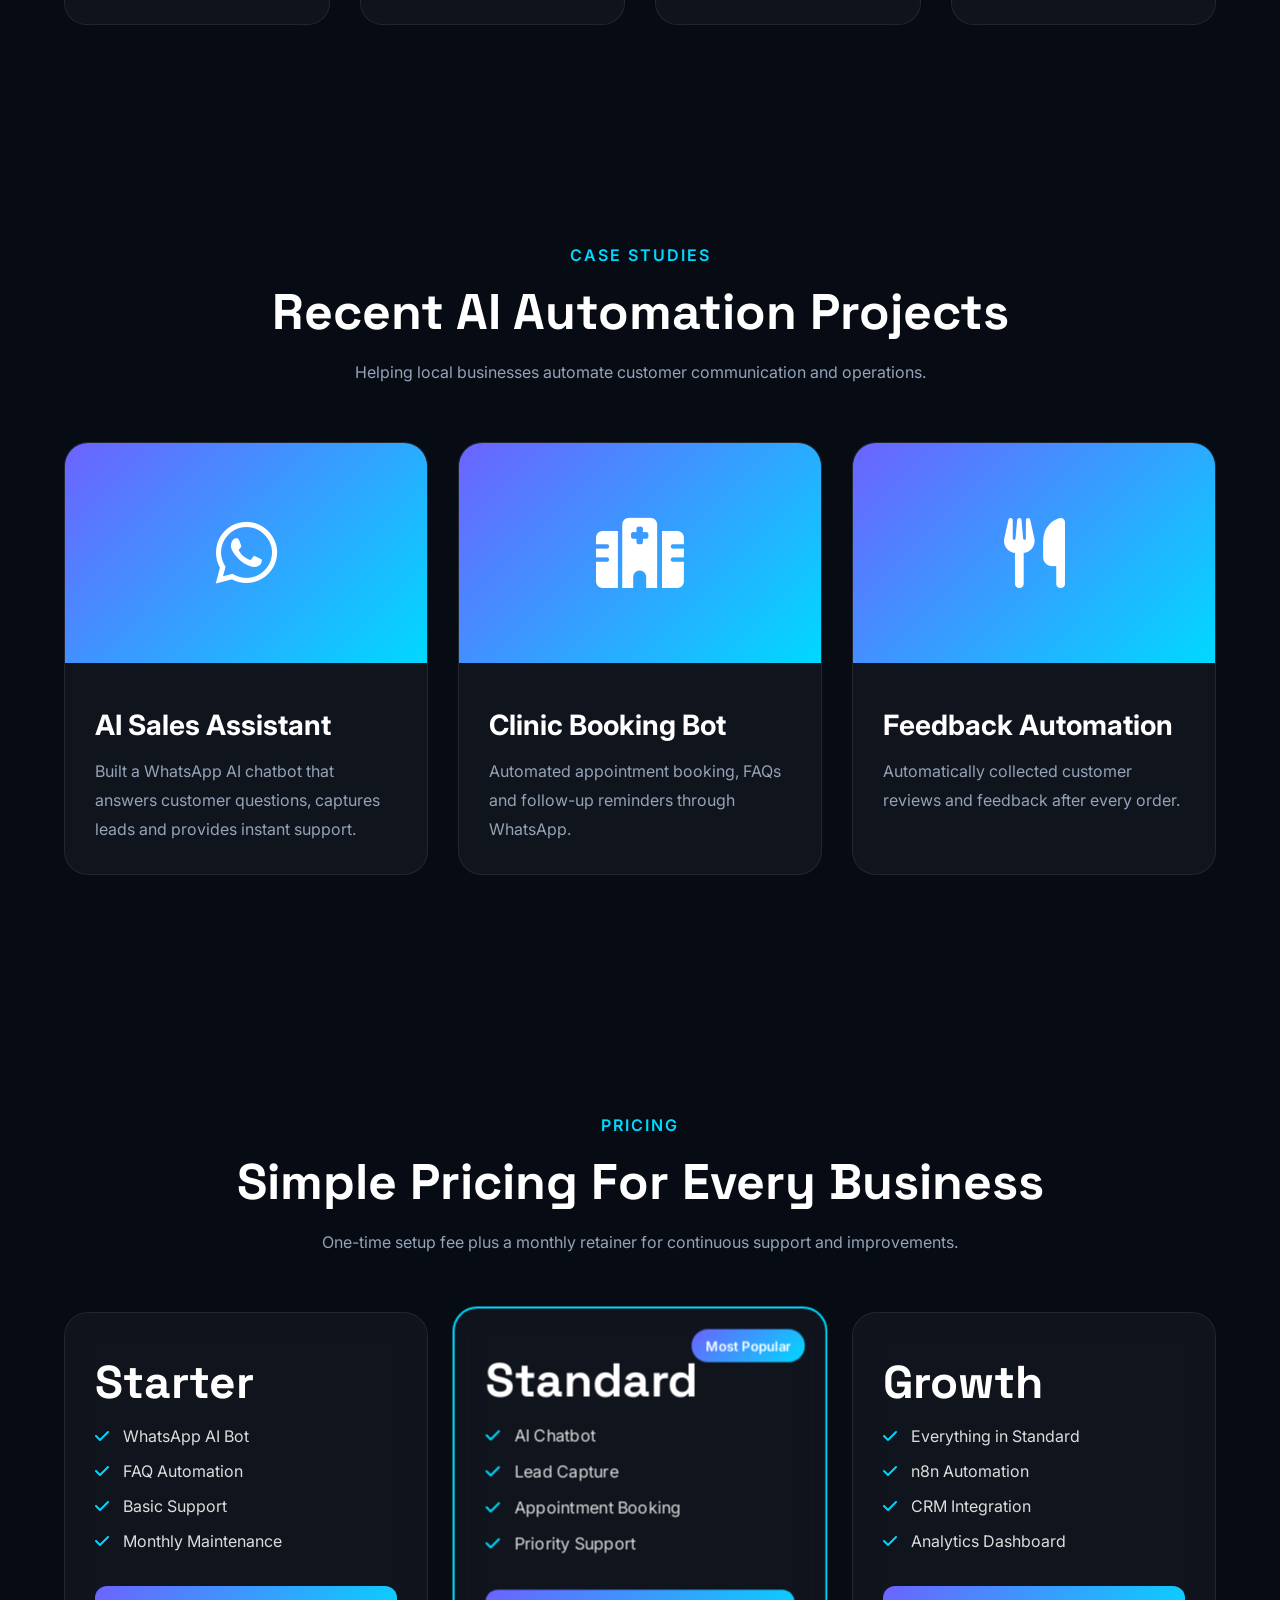
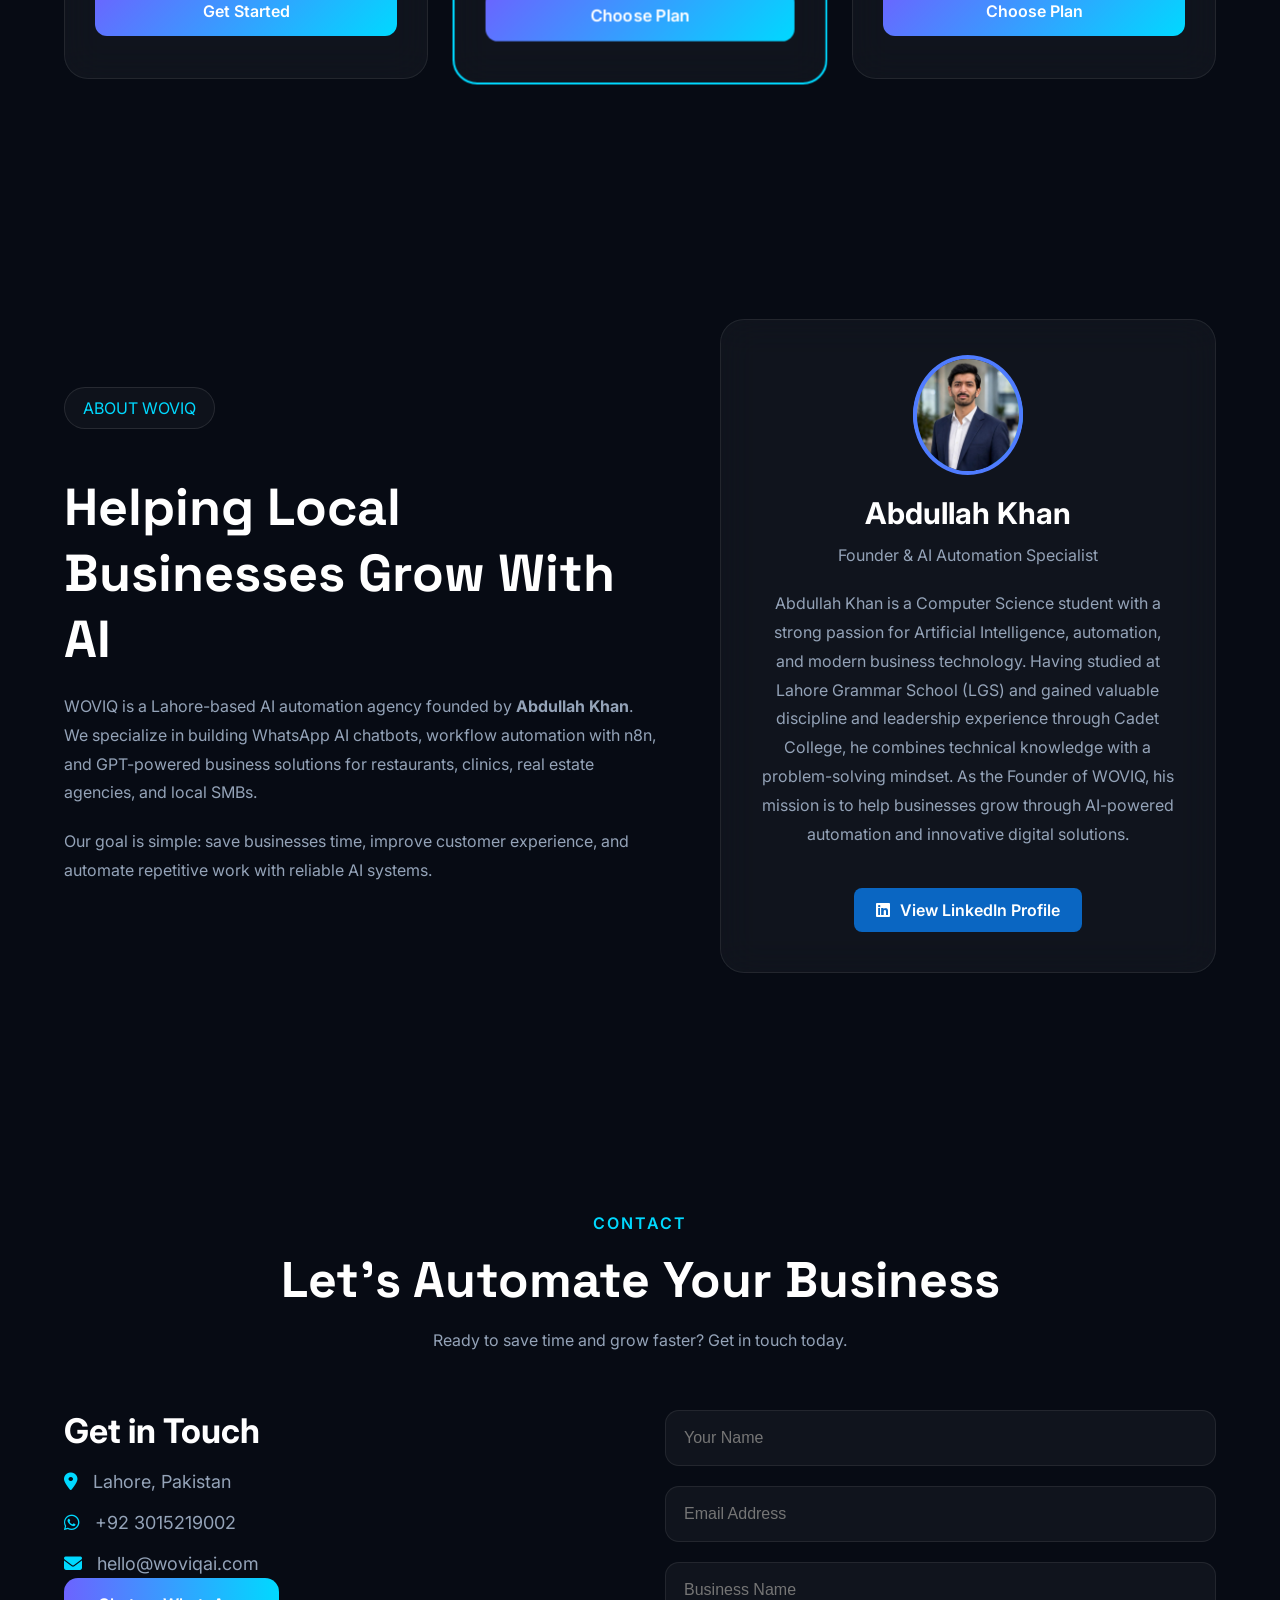
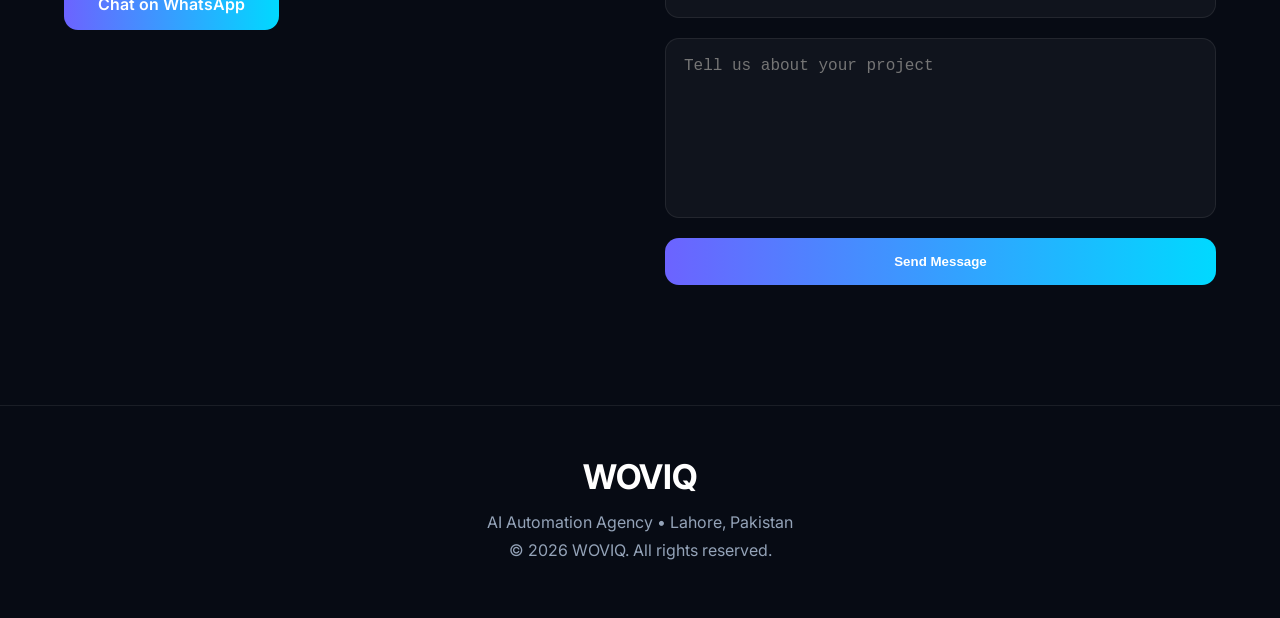
==== commit a5adf2a1: "updated pricing" ====
--- a/index.html
+++ b/index.html
@@ -459,9 +459,6 @@
 
                 <h3>Starter</h3>
 
-                <h3>Setup Fee</h3>
-
-                <p class="price-text">Starting from your custom quote</p>
 
                 <ul>
 
@@ -487,10 +484,6 @@
 
                 <h3>Standard</h3>
 
-                <h3>Setup Fee</h3>
-
-                <p class="price-text">Custom monthly retainer</p>
-
                 <ul>
 
                     <li><i class="fa-solid fa-check"></i> AI Chatbot</li>
@@ -512,10 +505,6 @@
             <div class="pricing-card">
 
                 <h3>Growth</h3>
-
-                <h3>Setup Fee</h3>
-
-                <p class="price-text">Custom monthly retainer</p>
 
                 <ul>
 
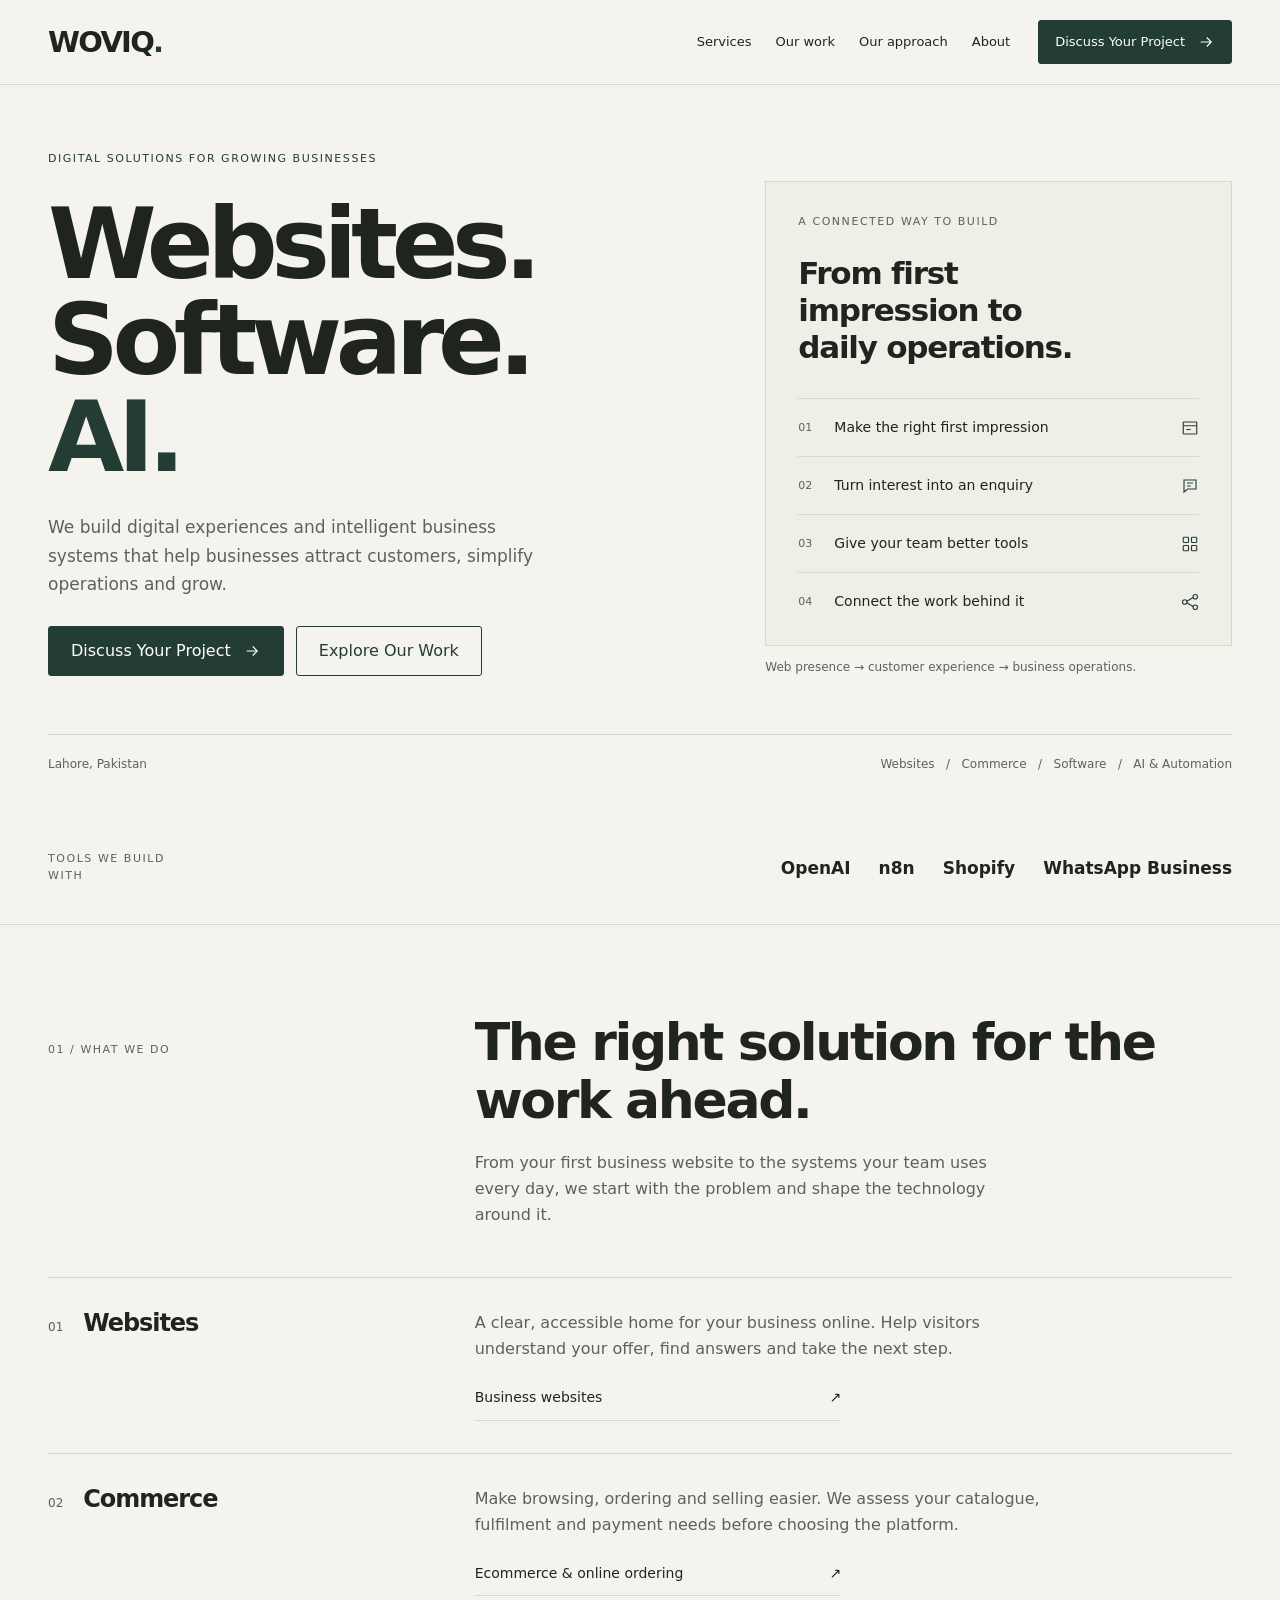
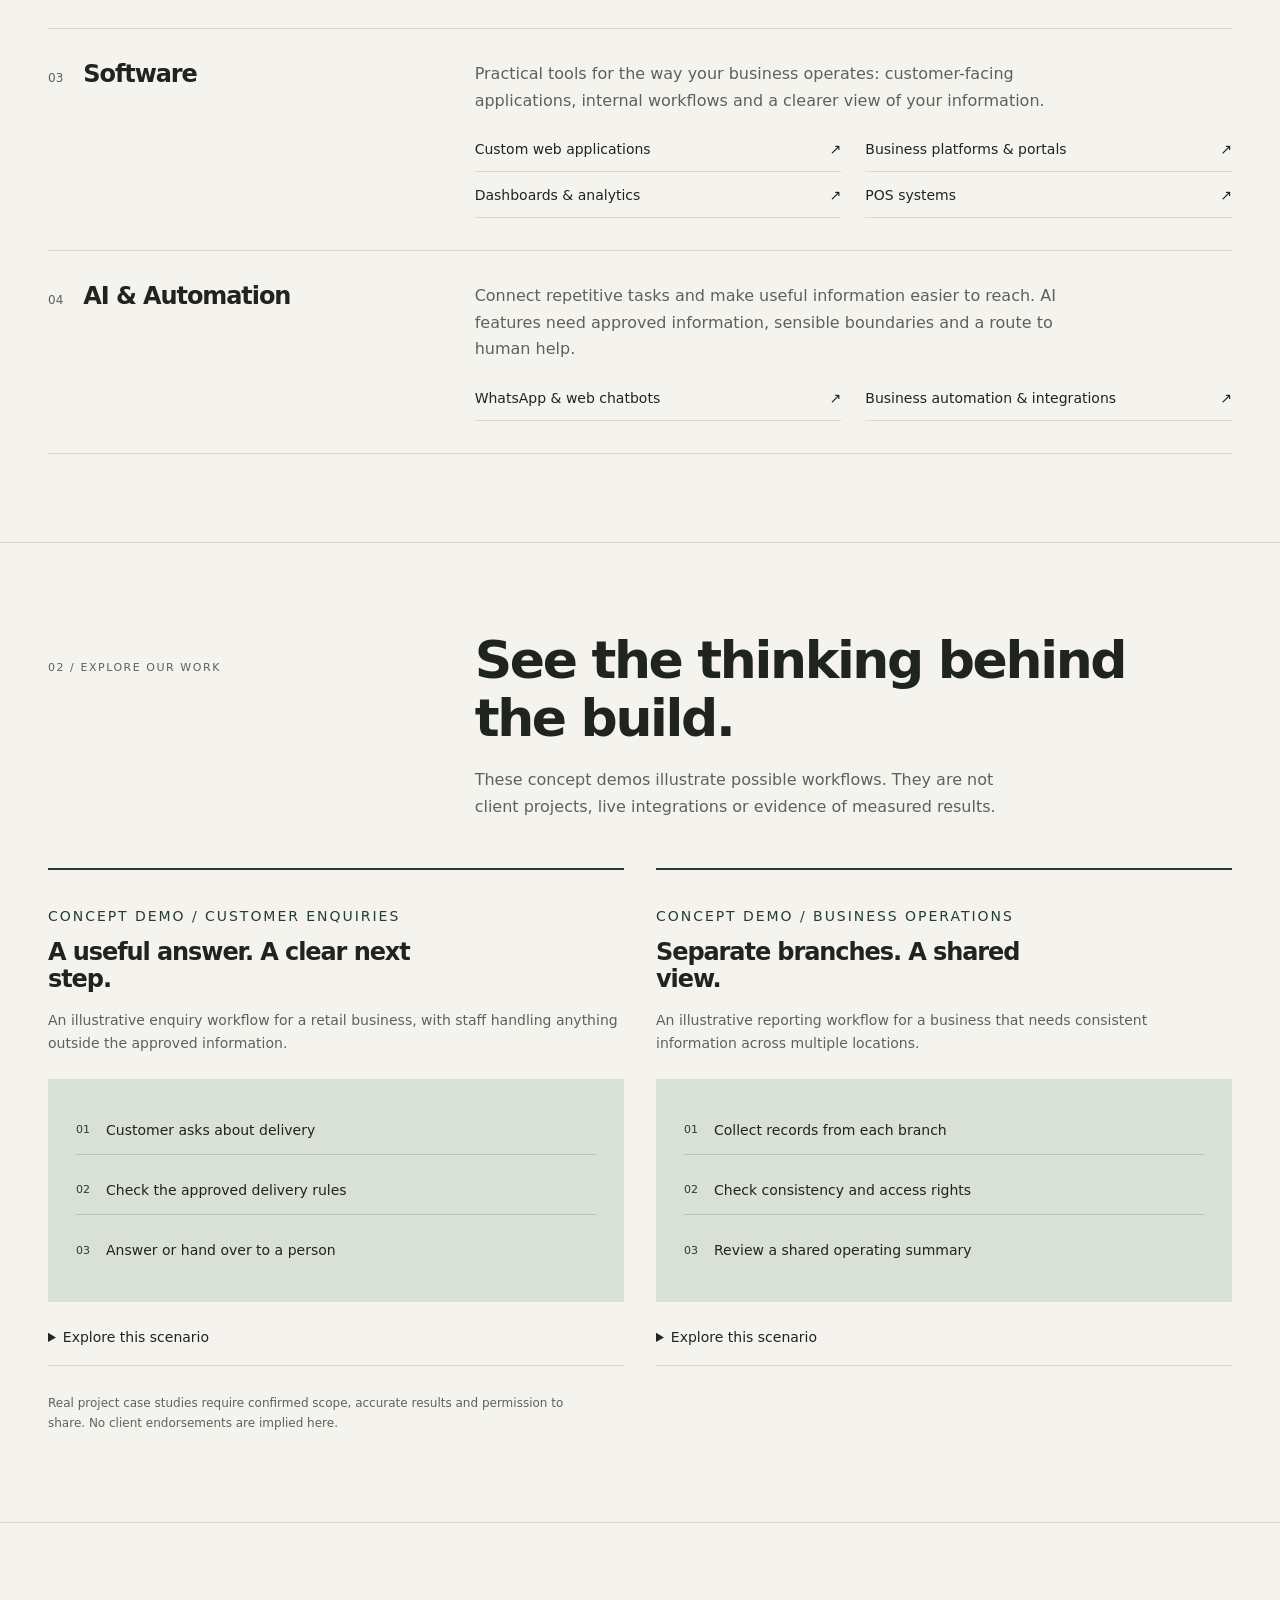
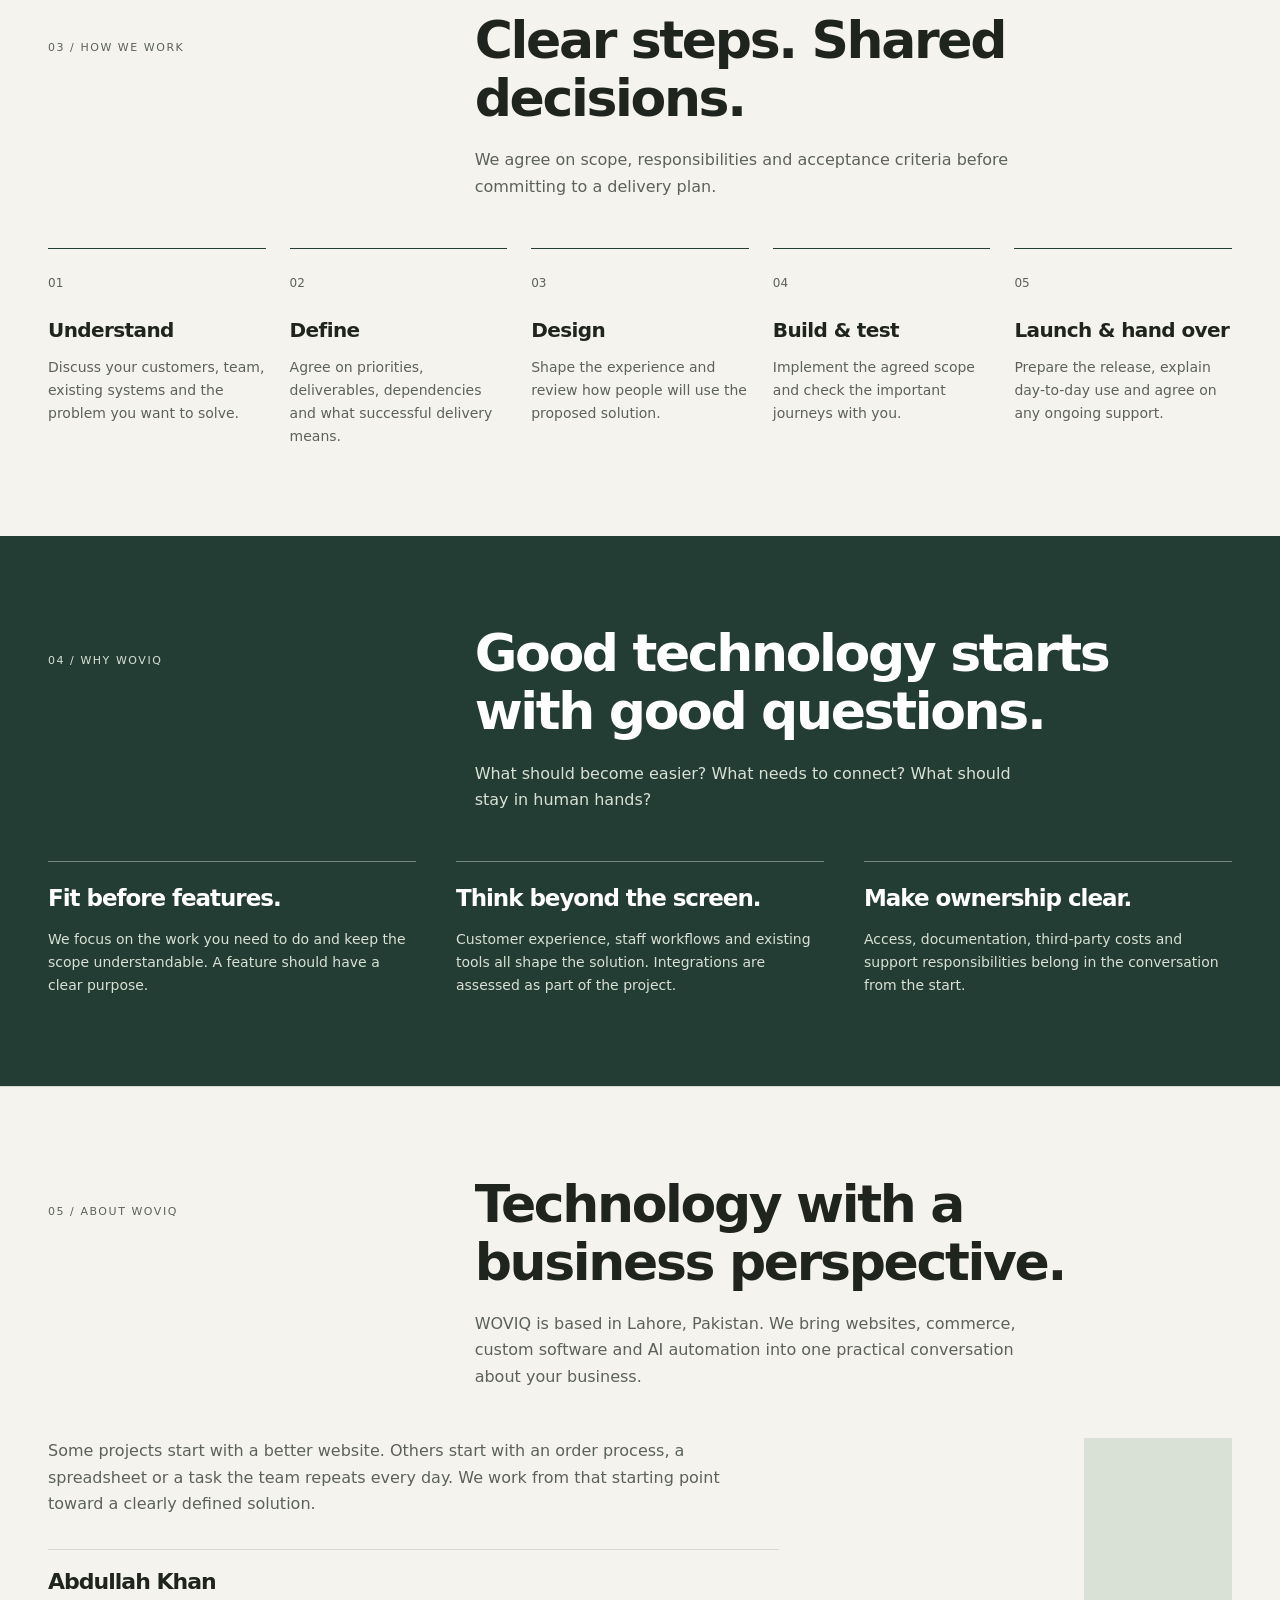
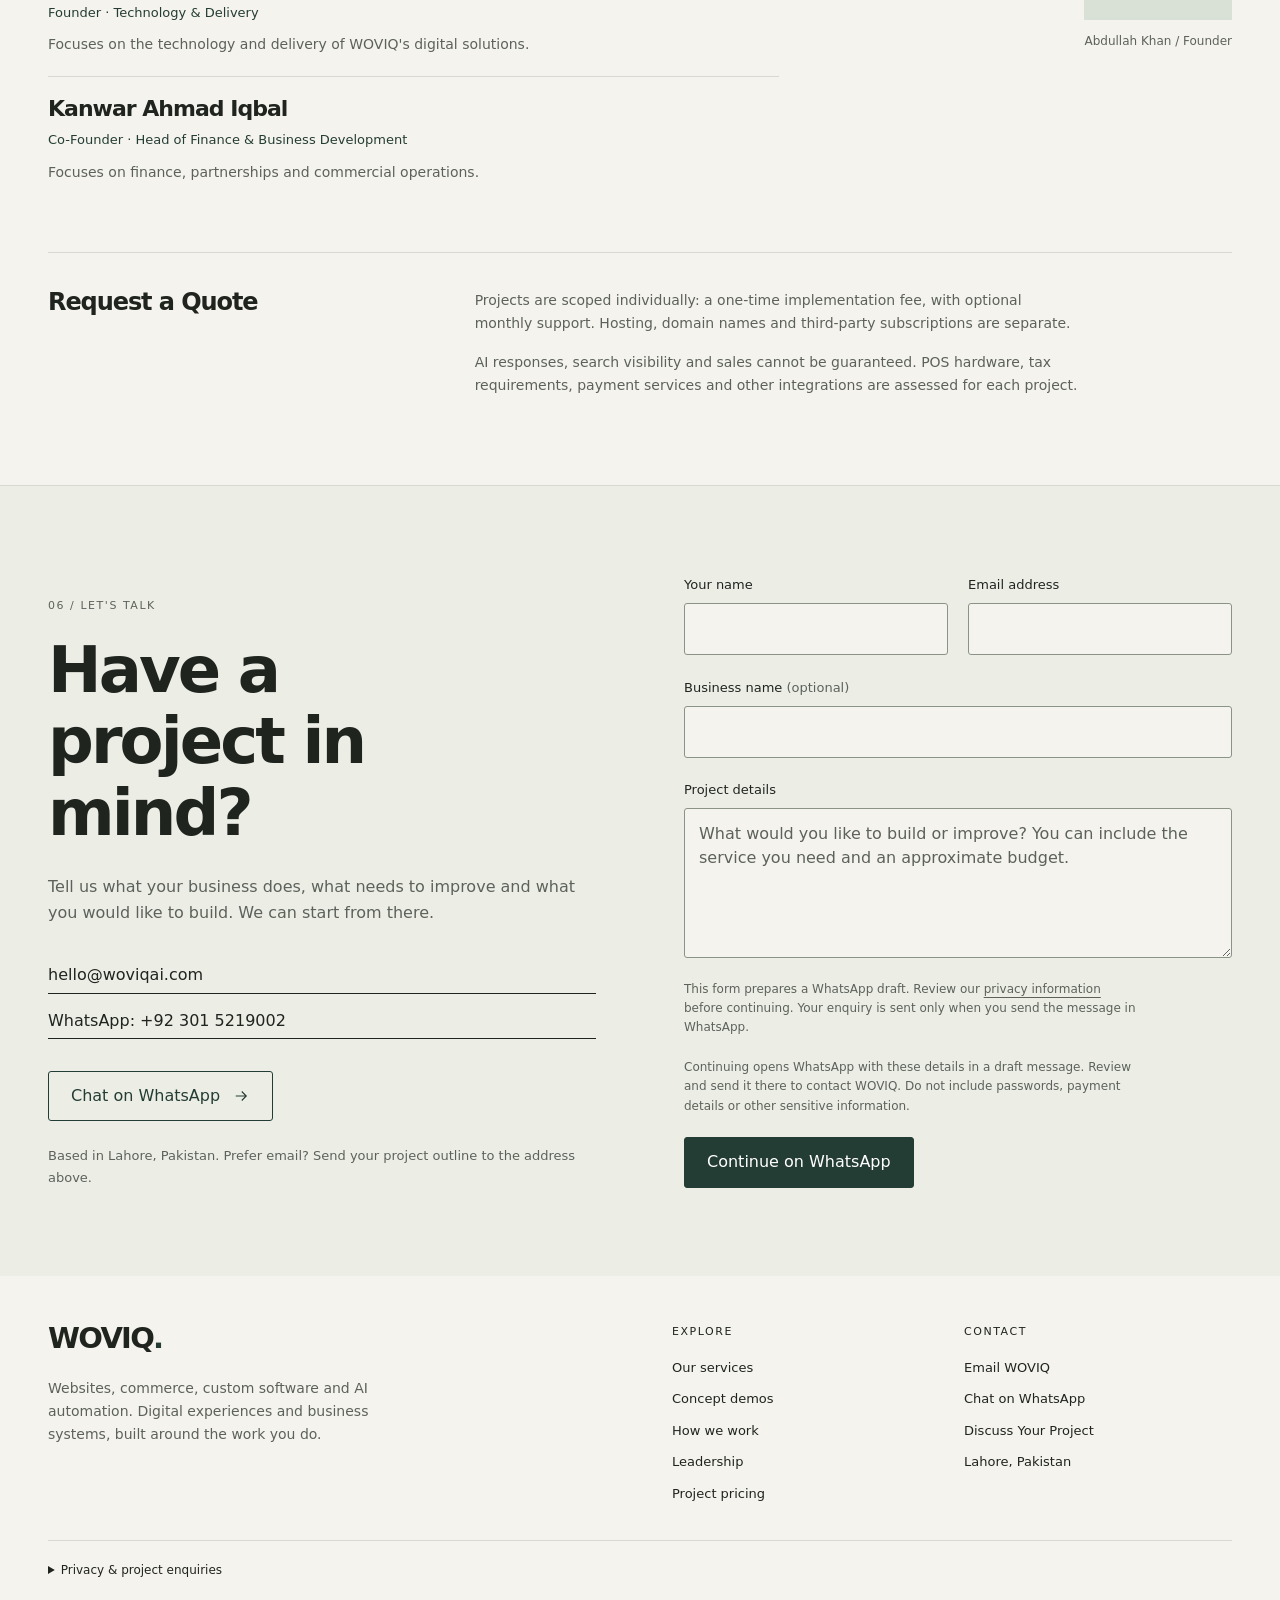
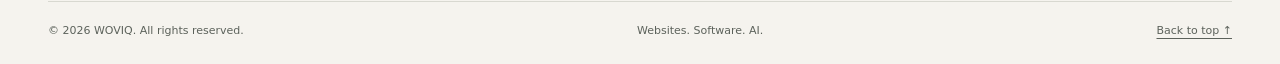
==== commit 361f4c2e: "Add files via upload" ====
--- a/index.html
+++ b/index.html
@@ -1,670 +1,113 @@
-<!DOCTYPE html>
-<html lang="en">
-
+<!doctype html>
+<html lang="en-PK">
 <head>
-
-    <meta charset="UTF-8">
-    <meta name="viewport" content="width=device-width, initial-scale=1.0">
-
-    <title>WOVIQ | AI Automation Agency</title>
-
-    <meta name="description"
-        content="AI Automation Agency helping businesses automate WhatsApp, lead generation and customer support.">
-
-    <!-- Google Fonts -->
-
-    <link rel="preconnect" href="https://fonts.googleapis.com">
-
-    <link rel="preconnect" href="https://fonts.gstatic.com" crossorigin>
-
-    <link
-        href="https://fonts.googleapis.com/css2?family=Space+Grotesk:wght@400;500;600;700&family=Inter:wght@300;400;500;600;700&display=swap"
-        rel="stylesheet">
-
-    <!-- Font Awesome -->
-
-    <link rel="stylesheet"
-        href="https://cdnjs.cloudflare.com/ajax/libs/font-awesome/6.7.2/css/all.min.css">
-
-    <link rel="stylesheet" href="style.css">
-
+  <meta charset="utf-8">
+  <meta name="viewport" content="width=device-width, initial-scale=1">
+  <meta http-equiv="Content-Security-Policy" content="default-src 'none'; script-src 'self' 'sha256-QycL0ovftHPb/WAyuU8ESzrqRKsdEYTbPM/z14pg1nU='; style-src 'self' https://fonts.googleapis.com 'sha256-pZWCNhZ4tj3A6LzS35sSFGOW45kmEtro7jKuVPmLHHU=' 'sha256-ozJIrm5Zrv38JobeK9rqyCEEUvVmXTTPJ9EqDIgj3X8='; font-src https://fonts.gstatic.com; img-src 'self' data:; connect-src 'none'; base-uri 'none'; object-src 'none'; form-action 'none'; upgrade-insecure-requests">
+  <meta name="referrer" content="strict-origin-when-cross-origin">
+  <title>WOVIQ | Websites, Software &amp; AI in Lahore</title>
+  <meta name="description" content="WOVIQ builds business websites, commerce experiences, custom software and AI automation in Lahore, Pakistan. Discuss your project and request a quote.">
+  <link rel="canonical" href="https://woviqai.com/">
+  <meta name="theme-color" content="#243D34">
+  <meta property="og:type" content="website">
+  <meta property="og:locale" content="en_PK">
+  <meta property="og:site_name" content="WOVIQ">
+  <meta property="og:title" content="WOVIQ | Websites. Software. AI.">
+  <meta property="og:description" content="Digital experiences and intelligent business systems. Websites, commerce, software and AI automation, built around your business.">
+  <meta property="og:url" content="https://woviqai.com/">
+  <meta property="og:image" content="https://woviqai.com/images/logo.jpg">
+  <meta property="og:image:alt" content="WOVIQ logo">
+  <meta name="twitter:card" content="summary_large_image">
+  <meta name="twitter:title" content="WOVIQ | Websites. Software. AI.">
+  <meta name="twitter:description" content="Business websites, commerce, custom software and AI automation from Lahore, Pakistan.">
+  <meta name="twitter:image" content="https://woviqai.com/images/logo.jpg">
+  <meta name="twitter:image:alt" content="WOVIQ logo">
+  <link rel="preconnect" href="https://fonts.googleapis.com">
+  <link rel="preconnect" href="https://fonts.gstatic.com" crossorigin>
+  <link href="https://fonts.googleapis.com/css2?family=Inter:wght@400;500&amp;family=Manrope:wght@600&amp;display=swap" rel="stylesheet">
+  <style id="homepage-styles">
+    :root{--paper:#F5F3EE;--forest:#243D34;--ink:#20241F;--sage:#D9E0D5;--muted:#5C625B;--white:#FFF;--line:#D8D8D0;--max:1200px;--gutter:clamp(16px,4vw,48px)}
+    *,*::before,*::after{box-sizing:border-box}html{scroll-behavior:smooth;scroll-padding-top:112px}body{margin:0;background:var(--paper);color:var(--ink);font:400 16px/1.65 Inter,system-ui,sans-serif}h1,h2,h3,p,ul,ol,dl,dd,figure{margin:0}h1,h2,h3,.wordmark{font-family:Manrope,system-ui,sans-serif;font-weight:600}h1,h2,h3{line-height:1.12;letter-spacing:-.045em}h2{font-size:clamp(30px,4.2vw,52px)}h3{font-size:24px}a{color:inherit;text-underline-offset:4px}button,input,textarea,select{font:inherit}a,button,summary{-webkit-tap-highlight-color:transparent}button,summary{cursor:pointer}img,svg{display:block;max-width:100%}img{height:auto}p{max-width:68ch}p+p{margin-top:16px}:focus-visible{outline:3px solid var(--forest);outline-offset:5px}::selection{background:var(--sage);color:var(--ink)}[id]{scroll-margin-top:112px}.wrap{width:min(var(--max),calc(100% - var(--gutter)*2));margin-inline:auto}.muted{color:var(--muted)}.eyebrow,.section-no,.small-label{font-size:11px;line-height:1.5;letter-spacing:.14em;text-transform:uppercase;font-weight:500}.eyebrow{color:var(--forest)}.section{padding-block:88px;border-top:1px solid var(--line)}.section-heading{display:grid;grid-template-columns:1fr 2fr;gap:48px;margin-bottom:48px}.section-no{color:var(--muted);padding-top:9px}.section-heading h2{max-width:19ch}.section-heading p{margin-top:20px;color:var(--muted);max-width:54ch}.text-link{display:inline-flex;align-items:center;gap:10px;font-weight:500;text-decoration:none;border-bottom:1px solid currentColor;padding-block:4px}.text-link svg,.button svg{width:18px;height:18px;flex:none}.button{display:inline-flex;align-items:center;justify-content:center;gap:12px;min-height:50px;padding:13px 22px;border:1px solid var(--forest);border-radius:3px;background:var(--forest);color:var(--white);font-weight:500;text-decoration:none;line-height:1.4;text-align:center;transition:background .18s,color .18s}.button:hover{background:#182D25}.button.secondary{color:var(--forest);background:transparent}.button.secondary:hover{background:var(--sage)}.actions{display:flex;flex-wrap:wrap;gap:12px}.skip-link{position:fixed;top:12px;left:12px;z-index:100;padding:12px 20px;background:var(--forest);color:var(--white);transform:translateY(-180%)}.skip-link:focus{transform:none}
+    .site-header{position:sticky;top:0;z-index:20;border-bottom:1px solid var(--line);background:var(--paper)}.header-inner{position:relative;display:flex;align-items:center;justify-content:space-between;gap:24px;min-height:84px}.wordmark{text-decoration:none;font-size:29px;letter-spacing:-.06em;line-height:1}.wordmark span{color:var(--forest)}.desktop-nav{display:flex;align-items:center;gap:28px}.desktop-nav ul{display:flex;gap:24px;list-style:none;padding:0;font-size:13px}.desktop-nav ul a{text-decoration:none}.desktop-nav ul a:hover{text-decoration:underline}.desktop-nav .button{font-size:13px;min-height:44px;padding:11px 16px}.mobile-nav{display:none}.mobile-nav ul{display:flex;justify-content:space-between;gap:12px;list-style:none;padding:0;font-size:13px}.mobile-nav a{display:block;padding:4px 0;text-decoration:none}.mobile-nav a:hover{text-decoration:underline}
+    .hero{padding-block:64px 48px}.hero-grid{display:grid;grid-template-columns:7fr 5fr;gap:64px;align-items:center}.hero h1{font-size:clamp(52px,7.7vw,100px);line-height:.98;margin-top:28px;letter-spacing:-.065em}.hero h1 span{display:block}.hero h1 .accent{color:var(--forest)}.hero-intro{max-width:46ch;margin-block:28px;color:var(--muted);font-size:17px}.hero-aside{align-self:stretch;display:flex;flex-direction:column;justify-content:center;padding-top:32px}.system-visual{border:1px solid var(--line);background:#EFEEE7;padding:32px;position:relative}.system-visual .small-label{color:var(--muted)}.system-title{font:600 31px/1.2 Manrope,system-ui,sans-serif;letter-spacing:-.04em;max-width:13ch;margin:24px 0 32px}.system-list{list-style:none;padding:0}.system-list li{display:flex;gap:16px;align-items:center;border-top:1px solid var(--line);padding:17px 0;font-size:14px}.system-list li:last-child{padding-bottom:0}.system-list .n{font-size:11px;color:var(--muted);min-width:20px}.system-list svg{width:18px;height:18px;margin-left:auto;color:var(--forest)}.hero-caption{font-size:12px;color:var(--muted);padding-top:12px}.hero-bottom{display:flex;justify-content:space-between;gap:24px;margin-top:56px;padding-top:20px;border-top:1px solid var(--line);font-size:12px;color:var(--muted)}.tools{padding-block:28px 40px}.tools-inner{display:flex;justify-content:space-between;align-items:center;gap:24px}.tool-list{display:flex;flex-wrap:wrap;gap:16px 28px;list-style:none;padding:0;font-family:Manrope,system-ui,sans-serif;font-weight:600;font-size:17px}.tools .small-label{color:var(--muted);max-width:19ch}
+    .family{display:grid;grid-template-columns:1fr 2fr;gap:48px;border-top:1px solid var(--line);padding-block:32px}.family:last-child{border-bottom:1px solid var(--line)}.family-title{display:flex;align-items:baseline;gap:20px}.family-title span{font-size:12px;color:var(--muted)}.family-content>p{color:var(--muted);max-width:58ch}.service-list{display:grid;grid-template-columns:1fr 1fr;gap:12px 24px;list-style:none;padding:24px 0 0}.service-list a{font-size:14px;text-decoration:none;border-bottom:1px solid var(--line);display:flex;align-items:center;justify-content:space-between;gap:12px;padding-bottom:10px}.service-list a:hover{border-color:var(--forest)}.service-list svg{width:16px;height:16px;flex:none}.service-list [id]{scroll-margin-top:120px}
+    .work-grid{display:grid;grid-template-columns:1fr 1fr;gap:32px}.concept{border-top:2px solid var(--forest);padding-top:20px}.concept .small-label{color:var(--forest)}.concept h3{margin-top:12px;max-width:23ch}.concept>p{color:var(--muted);margin-top:16px;font-size:14px}.flow{background:var(--sage);padding:28px;margin-block:24px}.flow ol{padding:0;list-style:none;display:grid;gap:12px}.flow li{display:flex;align-items:center;gap:16px;padding:12px 0;border-bottom:1px solid #B8C3B3;font-size:14px}.flow li:last-child{border-bottom:0}.flow li span{font-size:11px;color:var(--forest)}.concept details{border-bottom:1px solid var(--line);padding-bottom:16px}.concept summary{font-weight:500;font-size:14px}.concept details p{padding-top:12px;font-size:14px;color:var(--muted)}.work-note{margin-top:28px;font-size:12px;color:var(--muted)}
+    .process-list{display:grid;grid-template-columns:repeat(5,minmax(0,1fr));gap:24px;list-style:none;padding:0}.process-list li{border-top:1px solid var(--forest);padding-top:20px}.process-list .n{font-size:12px;color:var(--muted)}.process-list h3{font-size:20px;margin:24px 0 14px;letter-spacing:-.03em}.process-list p{font-size:14px;color:var(--muted)}.why{background:var(--forest);color:var(--white);border-top:0}.why .section-no,.why .section-heading p{color:#D9E0D5}.principles{display:grid;grid-template-columns:repeat(3,minmax(0,1fr));gap:40px}.principles article{border-top:1px solid #71877D;padding-top:24px}.principles h3{font-size:23px}.principles p{color:#D9E0D5;font-size:14px;margin-top:16px}
+    .about-grid{display:grid;grid-template-columns:2fr 1fr;gap:88px;align-items:start}.about-copy>p{color:var(--muted)}.leadership{margin-top:32px}.leader{padding-block:20px;border-top:1px solid var(--line)}.leader h3{font-size:22px}.leader .role{font-size:13px;color:var(--forest);margin-top:7px;font-weight:500}.leader p{font-size:14px;color:var(--muted);margin-top:10px}.portrait{max-width:300px;justify-self:end}.portrait img{width:100%;aspect-ratio:851/1050;object-fit:cover;object-position:center 30%;background:var(--sage)}.portrait figcaption{font-size:12px;color:var(--muted);margin-top:12px}.quote-strip{display:grid;grid-template-columns:1fr 2fr;gap:48px;padding-top:36px;border-top:1px solid var(--line);margin-top:48px}.quote-strip h3{font-size:24px}.quote-strip p{font-size:14px;color:var(--muted)}
+    .contact{background:#ECEEE6}.contact-grid{display:grid;grid-template-columns:1fr 1fr;gap:88px}.contact-info h2{font-size:clamp(36px,5vw,64px);max-width:10ch}.contact-info>p{margin-top:24px;color:var(--muted)}.contact-links{display:grid;gap:10px;margin-block:32px;font-size:16px}.contact-info .small-label{color:var(--muted);margin-bottom:20px}.contact-form{display:grid;grid-template-columns:1fr 1fr;gap:20px}.field{min-width:0}.field.full,.contact-form>p,.contact-form>button,.contact-form>noscript{grid-column:1/-1}.field label{display:block;font-size:13px;font-weight:500;margin-bottom:8px}.field label span{color:var(--muted);font-weight:400}.contact-form input,.contact-form textarea{display:block;width:100%;min-width:0;border:1px solid #8B9387;border-radius:3px;background:var(--paper);color:var(--ink);padding:13px 14px;line-height:1.5}.contact-form input{min-height:49px}.contact-form textarea{min-height:150px;resize:vertical}.contact-form input:focus,.contact-form textarea:focus{outline:2px solid var(--forest);outline-offset:2px}.contact-form ::placeholder{color:var(--muted);opacity:1}.contact-form>p{color:var(--muted);font-size:12px;line-height:1.6;max-width:60ch}.contact-form>button{justify-self:start}.contact-form input:autofill{color:var(--ink)}.contact-form #enquiry-privacy{margin:0}.contact-alt{margin-top:24px;font-size:13px;color:var(--muted)}
+    .site-footer{padding-block:48px 24px}.footer-top{display:grid;grid-template-columns:1fr 1fr;gap:64px;padding-bottom:36px}.footer-top p{font-size:14px;color:var(--muted);margin-top:20px;max-width:37ch}.footer-links{display:grid;grid-template-columns:1fr 1fr;gap:24px}.footer-links h2{font:500 11px/1.5 Inter,system-ui,sans-serif;letter-spacing:.14em;text-transform:uppercase;margin-bottom:16px}.footer-links ul{list-style:none;padding:0;display:grid;gap:10px;font-size:13px}.footer-links a{text-decoration:none}.footer-links a:hover{text-decoration:underline}.privacy{border-top:1px solid var(--line);padding-block:20px;font-size:12px;color:var(--muted)}.privacy summary{font-weight:500;color:var(--ink)}.privacy p{padding-top:12px;max-width:90ch}.footer-bottom{display:flex;flex-wrap:wrap;justify-content:space-between;gap:12px;padding-top:20px;border-top:1px solid var(--line);font-size:11px;color:var(--muted)}
+    @media(min-width:1440px){.hero{padding-top:80px}}@media(max-width:999px){.desktop-nav{display:none}.mobile-nav{display:block;flex-basis:100%}.header-inner{min-height:100px;flex-wrap:wrap;gap:12px;padding-block:16px}.hero-grid{gap:32px}.hero h1{font-size:clamp(52px,8.5vw,84px)}.system-visual{padding:24px}.system-title{font-size:27px}.section-heading,.family,.quote-strip{grid-template-columns:1fr 2fr;gap:32px}.about-grid,.contact-grid{gap:40px}.process-list{grid-template-columns:repeat(3,minmax(0,1fr));gap:32px}.principles{gap:24px}.section{padding-block:64px}}
+    @media(max-width:699px){html{scroll-padding-top:124px}[id]{scroll-margin-top:124px}.hero{padding-block:40px 32px}.hero-grid{grid-template-columns:1fr;gap:32px}.hero h1{font-size:clamp(52px,13vw,80px);margin-top:24px}.hero-intro{font-size:16px;max-width:42ch}.hero-aside{padding-top:0}.system-visual{padding:24px}.system-title{max-width:20ch;margin:16px 0 20px;font-size:28px}.system-list li{padding:13px 0}.hero-bottom{margin-top:32px;flex-direction:column;gap:8px}.tools{padding-block:12px 32px}.tools-inner{align-items:start;flex-direction:column;gap:16px}.tools .small-label{max-width:none}.tool-list{gap:12px 24px;font-size:15px}.section{padding-block:48px}.section-heading,.family,.quote-strip{grid-template-columns:1fr;gap:20px}.section-heading{margin-bottom:32px}.section-no{padding:0}.section-heading h2{max-width:21ch}.section-heading p{margin-top:16px}.family{padding-block:24px;gap:16px}.family-title{gap:16px}.service-list{grid-template-columns:1fr;gap:16px;padding-top:20px}.work-grid{grid-template-columns:1fr;gap:32px}.flow{padding:20px}.process-list{grid-template-columns:1fr 1fr;gap:28px 20px}.process-list h3{margin-top:16px;font-size:19px}.principles{grid-template-columns:1fr;gap:28px}.principles article{padding-top:20px}.about-grid,.contact-grid{grid-template-columns:1fr;gap:32px}.portrait{justify-self:start;width:min(260px,100%)}.quote-strip{margin-top:32px;padding-top:28px}.contact-info h2{max-width:15ch}.contact-form{grid-template-columns:1fr}.field{grid-column:1/-1}.contact-form>button{width:100%}.footer-top{grid-template-columns:1fr;gap:32px}.footer-links{gap:20px}.footer-top p{max-width:42ch}.site-footer{padding-top:32px}.actions .button{font-size:14px;padding-inline:17px}}
+    @media(prefers-reduced-motion:reduce){html{scroll-behavior:auto}*,*::before,*::after{transition:none!important;animation:none!important}}
+  </style>
+  <noscript><style id="no-script-styles">.contact-form{display:none}</style></noscript>
+  <script type="application/ld+json" id="organization-data">{"@context":"https://schema.org","@graph":[{"@type":"Organization","@id":"https://woviqai.com/#organization","name":"WOVIQ","url":"https://woviqai.com/","description":"We build digital experiences and intelligent business systems that help businesses attract customers, simplify operations and grow.","email":"hello@woviqai.com","telephone":"+923015219002","logo":"https://woviqai.com/images/logo.jpg"},{"@type":"WebSite","@id":"https://woviqai.com/#website","url":"https://woviqai.com/","name":"WOVIQ","inLanguage":"en-PK","publisher":{"@id":"https://woviqai.com/#organization"}}]}</script>
 </head>
-
 <body>
-
-    <!-- ================= NAVBAR ================= -->
-
-    <header>
-
-        <div class="container nav">
-
-            <a href="#" class="logo">
-
-                <img src="images/logo.jpg" alt="Logo">
-
-                
-
-            </a>
-<button class="menu-toggle">
-    ☰
-</button>
-            <ul>
-
-                <li><a href="#home">Home</a></li>
-
-                <li><a href="#services">Services</a></li>
-
-                <li><a href="#work">Case Studies</a></li>
-
-                <li><a href="#pricing">Pricing</a></li>
-
-                <li><a href="#about">About</a></li>
-
-                <li><a href="#contact">Contact</a></li>
-
-            </ul>
-
-            <a href="#" class="nav-btn">
-
-                Let's Talk
-
-            </a>
-
+  <a class="skip-link" href="#main">Skip to content</a>
+  <header class="site-header">
+    <div class="wrap header-inner">
+      <a class="wordmark" href="#home" aria-label="WOVIQ home">WOVIQ<span>.</span></a>
+      <nav class="desktop-nav" aria-label="Main navigation">
+        <ul><li><a href="#services">Services</a></li><li><a href="#work">Our work</a></li><li><a href="#approach">Our approach</a></li><li><a href="#about">About</a></li></ul>
+        <a class="button" href="#contact">Discuss Your Project <svg viewBox="0 0 24 24" fill="none" stroke="currentColor" stroke-width="1.5" aria-hidden="true"><path d="M5 12h14m-6-6 6 6-6 6"/></svg></a>
+      </nav>
+      <nav class="mobile-nav" aria-label="Mobile navigation"><ul><li><a href="#services">Services</a></li><li><a href="#work">Our work</a></li><li><a href="#about">About</a></li><li><a href="#contact">Contact</a></li></ul></nav>
+    </div>
+  </header>
+  <main id="main">
+    <section class="hero" id="home" aria-labelledby="hero-heading">
+      <div class="wrap">
+        <div class="hero-grid">
+          <div>
+            <p class="eyebrow">Digital solutions for growing businesses</p>
+            <h1 id="hero-heading"><span>Websites.</span><span>Software.</span><span class="accent">AI.</span></h1>
+            <p class="hero-intro">We build digital experiences and intelligent business systems that help businesses attract customers, simplify operations and grow.</p>
+            <div class="actions"><a class="button" href="#contact">Discuss Your Project <svg viewBox="0 0 24 24" fill="none" stroke="currentColor" stroke-width="1.5" aria-hidden="true"><path d="M5 12h14m-6-6 6 6-6 6"/></svg></a><a class="button secondary" href="#work">Explore Our Work</a></div>
+          </div>
+          <div class="hero-aside">
+            <div class="system-visual">
+              <p class="small-label">A connected way to build</p>
+              <p class="system-title">From first impression to daily operations.</p>
+              <ul class="system-list">
+                <li><span class="n">01</span> Make the right first impression <svg viewBox="0 0 24 24" fill="none" stroke="currentColor" stroke-width="1.5" aria-hidden="true"><rect x="3" y="4" width="18" height="16" rx="1"/><path d="M3 9h18m-14 5h6"/></svg></li>
+                <li><span class="n">02</span> Turn interest into an enquiry <svg viewBox="0 0 24 24" fill="none" stroke="currentColor" stroke-width="1.5" aria-hidden="true"><path d="M4 4h16v12H9l-5 4V4Z"/><path d="M8 8h8m-8 4h5"/></svg></li>
+                <li><span class="n">03</span> Give your team better tools <svg viewBox="0 0 24 24" fill="none" stroke="currentColor" stroke-width="1.5" aria-hidden="true"><rect x="3" y="3" width="7" height="7" rx="1"/><rect x="14" y="3" width="7" height="7" rx="1"/><rect x="3" y="14" width="7" height="7" rx="1"/><rect x="14" y="14" width="7" height="7" rx="1"/></svg></li>
+                <li><span class="n">04</span> Connect the work behind it <svg viewBox="0 0 24 24" fill="none" stroke="currentColor" stroke-width="1.5" aria-hidden="true"><circle cx="5" cy="12" r="3"/><circle cx="19" cy="5" r="3"/><circle cx="19" cy="19" r="3"/><path d="m8 11 8-5m-8 7 8 5"/></svg></li>
+              </ul>
+            </div>
+            <p class="hero-caption">Web presence → customer experience → business operations.</p>
+          </div>
         </div>
-
-    </header>
-
-
-    <!-- ================= HERO ================= -->
-
-    <section class="hero" id="home">
-
-        <div class="container hero-grid">
-
-            <div class="hero-left">
-                <span class="tag">
-     AI Automation • WhatsApp • Business Growth
-</span>
-
-                 <h1>
-                    AI Automation That Saves Time & Grows Your Business
-                 </h1>
-
-                 <p>
-                     We help businesses automate customer support, streamline workflows, generate more leads, and improve customer experiences with custom AI and WhatsApp solutions.  
-                
-                 </p>    
-                     <div class="hero-buttons">
-
-                    <a href="https://wa.me/03015219002" 
-                    target="_blank" 
-                    rel="noopener noreferrer"
-                    class="primary">
-                       <i class="fa-brands fa-whatsapp"></i>
-                       Chat on WhatsApp
-                    </a>
-
-                     <a href="#services" class="secondary">
-                        <i class="fa-solid fa-briefcase"></i>
-                         Explore Services
-                     </a>
-
-                </div>
-
-                <div class="hero-stats">
-
-                    <div>
-
-                        <h2>24/7</h2>
-
-                        <p>AI Support</p>
-
-                    </div>
-
-                    <div>
-
-                        <h2>100%</h2>
-
-                        <p>Automation</p>
-
-                    </div>
-
-                    <div>
-
-                        <h2>Lahore</h2>
-
-                        <p>Pakistan</p>
-
-                    </div>
-
-                </div>
-
-            </div>
-
-            <div class="hero-right">
-
-                <div class="glass-card">
-
-                    <div class="chat">
-
-                        <p class="bot">
-
-                            👋 Hi! Welcome to Advance Tech.
-
-                        </p>
-
-                        <p class="user">
-
-                            I want to know your prices.
-
-                        </p>
-
-                        <p class="bot">
-
-                            Sure! I'll help you instantly.
-
-                        </p>
-
-                    </div>
-
-                </div>
-
-            </div>
-
+        <div class="hero-bottom"><span>Lahore, Pakistan</span><span>Websites &nbsp; / &nbsp; Commerce &nbsp; / &nbsp; Software &nbsp; / &nbsp; AI &amp; Automation</span></div>
+      </div>
+    </section>
+    <section class="tools" aria-labelledby="tools-heading"><div class="wrap tools-inner"><h2 class="small-label" id="tools-heading">Tools we build with</h2><ul class="tool-list"><li>OpenAI</li><li>n8n</li><li>Shopify</li><li>WhatsApp Business</li></ul></div></section>
+    <section class="section" id="services" aria-labelledby="services-heading">
+      <div class="wrap">
+        <div class="section-heading"><p class="section-no">01 / What we do</p><div><h2 id="services-heading">The right solution for the work ahead.</h2><p>From your first business website to the systems your team uses every day, we start with the problem and shape the technology around it.</p></div></div>
+        <article class="family"><div class="family-title"><span>01</span><h3>Websites</h3></div><div class="family-content"><p>A clear, accessible home for your business online. Help visitors understand your offer, find answers and take the next step.</p><ul class="service-list"><li id="business-websites"><a href="#contact">Business websites <span aria-hidden="true">↗</span></a></li></ul></div></article>
+        <article class="family"><div class="family-title"><span>02</span><h3>Commerce</h3></div><div class="family-content"><p>Make browsing, ordering and selling easier. We assess your catalogue, fulfilment and payment needs before choosing the platform.</p><ul class="service-list"><li id="ecommerce"><a href="#contact">Ecommerce &amp; online ordering <span aria-hidden="true">↗</span></a></li></ul></div></article>
+        <article class="family"><div class="family-title"><span>03</span><h3>Software</h3></div><div class="family-content"><p>Practical tools for the way your business operates: customer-facing applications, internal workflows and a clearer view of your information.</p><ul class="service-list"><li id="web-applications"><a href="#contact">Custom web applications <span aria-hidden="true">↗</span></a></li><li id="business-platforms"><a href="#contact">Business platforms &amp; portals <span aria-hidden="true">↗</span></a></li><li id="dashboards"><a href="#contact">Dashboards &amp; analytics <span aria-hidden="true">↗</span></a></li><li id="pos"><a href="#contact">POS systems <span aria-hidden="true">↗</span></a></li></ul></div></article>
+        <article class="family"><div class="family-title"><span>04</span><h3>AI &amp; Automation</h3></div><div class="family-content"><p>Connect repetitive tasks and make useful information easier to reach. AI features need approved information, sensible boundaries and a route to human help.</p><ul class="service-list"><li id="ai-chatbots"><a href="#contact">WhatsApp &amp; web chatbots <span aria-hidden="true">↗</span></a></li><li id="business-automation"><a href="#contact">Business automation &amp; integrations <span aria-hidden="true">↗</span></a></li></ul></div></article>
+      </div>
+    </section>
+    <section class="section" id="work" aria-labelledby="work-heading">
+      <div class="wrap">
+        <div class="section-heading"><p class="section-no">02 / Explore our work</p><div><h2 id="work-heading">See the thinking behind the build.</h2><p>These concept demos illustrate possible workflows. They are not client projects, live integrations or evidence of measured results.</p></div></div>
+        <div class="work-grid">
+          <article class="concept"><p class="small-label">Concept demo / Customer enquiries</p><h3>A useful answer. A clear next step.</h3><p>An illustrative enquiry workflow for a retail business, with staff handling anything outside the approved information.</p><div class="flow"><ol aria-label="Example enquiry workflow"><li><span>01</span> Customer asks about delivery</li><li><span>02</span> Check the approved delivery rules</li><li><span>03</span> Answer or hand over to a person</li></ol></div><details><summary>Explore this scenario</summary><p>A shopper asks whether delivery is available in their area. A proposed assistant checks the business's approved information. If the area or policy is unclear, it asks for clarification or routes the question to staff rather than inventing an answer.</p></details></article>
+          <article class="concept"><p class="small-label">Concept demo / Business operations</p><h3>Separate branches. A shared view.</h3><p>An illustrative reporting workflow for a business that needs consistent information across multiple locations.</p><div class="flow"><ol aria-label="Example reporting workflow"><li><span>01</span> Collect records from each branch</li><li><span>02</span> Check consistency and access rights</li><li><span>03</span> Review a shared operating summary</li></ol></div><details><summary>Explore this scenario</summary><p>A proposed platform brings agreed branch records into one view. The scope would define who can see each record, how data is checked, and what happens when a connection fails. No real business records are shown in this concept.</p></details></article>
         </div>
+        <p class="work-note">Real project case studies require confirmed scope, accurate results and permission to share. No client endorsements are implied here.</p>
+      </div>
     </section>
-    <section class="trusted">
-    <div class="container">
-
-        <h3>Built Using Trusted AI & Automation Platforms</h3>
-    <p> 
-    We build automations using industry-leading AI and workflow platforms trusted by businesses worldwide.
-    </p>
-        <div class="trusted-logos">
-
-        
-            <span>OpenAI</span>
-
-            <span>WhatsApp Business</span>
-
-            <span>Google Cloud</span>
-
-            <span>Zapier</span>
-
-            <span>Make</span>
-
-        </div>
-
-    </div>
-
-    </section>
-<!-- ================= SERVICES ================= -->
-
-<section class="services" id="services">
-
-    <div class="container">
-
-        <div class="section-title">
-
-            <span>WHAT WE DO</span>
-
-            <h2>AI Automation Services That Grow Your Business</h2>
-
-            <p>
-
-             We design AI-powered automation systems that save time, reduce manual work, and help businesses generate more leads and better customer experiences.
-            
-            </p>
-
-        </div>
-
-        <div class="services-grid">
-
-            <div class="service-card">
-
-                <i class="fa-brands fa-whatsapp"></i>
-
-                <h3>WhatsApp AI Bots</h3>
-
-                <p>
-                    Smart AI assistants that answer customers 24/7, qualify leads and handle FAQs automatically.
-                </p>
-
-            </div>
-
-            <div class="service-card">
-                <h3>Lead Capture</h3>
-
-                <p>
-                    Automatically collect customer information and send it directly to your CRM or Google Sheets.
-                </p>
-
-            </div>
-
-            <div class="service-card">
-
-                <i class="fa-solid fa-calendar-check"></i>
-
-                <h3>Appointment Booking</h3>
-
-                <p>
-                    Allow customers to book appointments instantly without manual follow-up.
-                </p>
-
-            </div>
-
-
-        </div>
-
-    </div>
-
-</section>
-
-<!-- ================= PROCESS ================= -->
-
-<section class="process">
-    <div class="container">
-
-        <div class="section-title">
-            <span>HOW IT WORKS</span>
-            <h2>From Idea to Automation in 4 Simple Steps</h2>
-            <p>Our process is simple, transparent, and focused on delivering real business results.</p>
-        </div>
-
-        <div class="process-grid">
-
-            <div class="process-card">
-                <span>01</span>
-                <h3>Free Discovery Call</h3>
-                <p>We discuss your business, understand your challenges, and identify automation opportunities.</p>
-            </div>
-
-            <div class="process-card">
-                <span>02</span>
-                <h3>Strategy & Planning</h3>
-                <p>We create a custom AI automation plan tailored to your business goals and workflow.</p>
-            </div>
-
-            <div class="process-card">
-                <span>03</span>
-                <h3>Build & Testing</h3>
-                <p>Our team develops, tests, and optimizes your AI solution to ensure everything works perfectly.</p>
-            </div>
-
-            <div class="process-card">
-                <span>04</span>
-                <h3>Launch & Support</h3>
-                <p>We launch your automation, monitor performance, and provide ongoing support whenever needed.</p>
-            </div>
-
-        </div>
-
-    </div>
-</section>
-
-<!-- ================= STATS ================= -->
-
-<section class="stats">
-
-    <div class="container">
-
-        <div class="stats-grid">
-
-            <div class="stat-box">
-
-                <h2>24/7</h2>
-
-                <p>Customer Support</p>
-
-            </div>
-
-            <div class="stat-box">
-
-                <h2>99%</h2>
-
-                <p>Response Rate</p>
-
-            </div>
-
-            <div class="stat-box">
-
-                <h2>100+</h2>
-
-                <p>Automation Hours Saved</p>
-
-            </div>
-
-            <div class="stat-box">
-
-                <h2>Lahore</h2>
-
-                <p>Based in Pakistan</p>
-
-            </div>
-
-        </div>
-
-    </div>
-
-</section>
-<!-- ================= CASE STUDIES ================= -->
-
-<section class="case-studies" id="work">
-
-    <div class="container">
-
-        <div class="section-title">
-
-            <span>CASE STUDIES</span>
-
-            <h2>Recent AI Automation Projects</h2>
-
-            <p>
-                Helping local businesses automate customer communication and operations.
-            </p>
-
-        </div>
-
-        <div class="case-grid">
-
-            <div class="case-card">
-
-                <div class="case-image">
-                    <i class="fa-brands fa-whatsapp"></i>
-                </div>
-
-                <div class="case-content">
-
-
-                    <h3>AI Sales Assistant</h3>
-
-                    <p>
-                        Built a WhatsApp AI chatbot that answers customer questions,
-                        captures leads and provides instant support.
-                    </p>
-
-                </div>
-
-            </div>
-
-            <div class="case-card">
-
-                <div class="case-image">
-                    <i class="fa-solid fa-hospital"></i>
-                </div>
-
-                <div class="case-content">
-
-
-                    <h3>Clinic Booking Bot</h3>
-
-                    <p>
-                        Automated appointment booking, FAQs and follow-up reminders
-                        through WhatsApp.
-                    </p>
-
-                </div>
-
-            </div>
-
-            <div class="case-card">
-
-                <div class="case-image">
-                    <i class="fa-solid fa-utensils"></i>
-                </div>
-
-                <div class="case-content">
-
-
-                    <h3>Feedback Automation</h3>
-
-                    <p>
-                        Automatically collected customer reviews and feedback after
-                        every order.
-                    </p>
-
-                </div>
-
-            </div>
-
-        </div>
-
-    </div>
-
-</section>
-<!-- ================= PRICING ================= -->
-
-<section class="pricing" id="pricing">
-
-    <div class="container">
-
-        <div class="section-title">
-
-            <span>PRICING</span>
-
-            <h2>Simple Pricing For Every Business</h2>
-
-            <p>
-                One-time setup fee plus a monthly retainer for continuous support
-                and improvements.
-            </p>
-
-        </div>
-
-        <div class="pricing-grid">
-
-            <!-- Starter -->
-
-            <div class="pricing-card">
-
-                <h3>Starter</h3>
-
-
-                <ul>
-
-                    <li><i class="fa-solid fa-check"></i> WhatsApp AI Bot</li>
-
-                    <li><i class="fa-solid fa-check"></i> FAQ Automation</li>
-
-                    <li><i class="fa-solid fa-check"></i> Basic Support</li>
-
-                    <li><i class="fa-solid fa-check"></i> Monthly Maintenance</li>
-
-                </ul>
-
-                <a href="#" class="price-btn">Get Started</a>
-
-            </div>
-
-            <!-- Standard -->
-
-            <div class="pricing-card featured">
-
-                <span class="badge">Most Popular</span>
-
-                <h3>Standard</h3>
-
-                <ul>
-
-                    <li><i class="fa-solid fa-check"></i> AI Chatbot</li>
-
-                    <li><i class="fa-solid fa-check"></i> Lead Capture</li>
-
-                    <li><i class="fa-solid fa-check"></i> Appointment Booking</li>
-
-                    <li><i class="fa-solid fa-check"></i> Priority Support</li>
-
-                </ul>
-
-                <a href="#" class="price-btn">Choose Plan</a>
-
-            </div>
-
-            <!-- Growth -->
-
-            <div class="pricing-card">
-
-                <h3>Growth</h3>
-
-                <ul>
-
-                    <li><i class="fa-solid fa-check"></i> Everything in Standard</li>
-
-                    <li><i class="fa-solid fa-check"></i> n8n Automation</li>
-
-                    <li><i class="fa-solid fa-check"></i> CRM Integration</li>
-
-                    <li><i class="fa-solid fa-check"></i> Analytics Dashboard</li>
-
-                </ul>
-
-                <a href="#" class="price-btn">Choose Plan</a>
-
-            </div>
-        </div>
-    </div>
-</section>
-<!-- ================= ABOUT ================= -->
-
-<section class="about" id="about">
-
-    <div class="container about-grid">
-
-        <div class="about-left">
-
-            <span class="tag">ABOUT WOVIQ</span>
-
-            <h2>Helping Local Businesses Grow With AI</h2>
-
-            <p>
-                WOVIQ is a Lahore-based AI automation agency founded by
-                <strong>Abdullah Khan</strong>. We specialize in building
-                WhatsApp AI chatbots, workflow automation with n8n, and
-                GPT-powered business solutions for restaurants, clinics,
-                real estate agencies, and local SMBs.
-            </p>
-
-            <p>
-                Our goal is simple: save businesses time, improve customer
-                experience, and automate repetitive work with reliable AI systems.
-            </p>
-
-        </div>
-
-        <div class="about-right">
-
-            <div class="founder-card">
-
-                <div class="founder-avatar">
-    <img src="images/founder.jpg" alt="Abdullah Khan" class="founder-img">
-</div>
-                <h3>Abdullah Khan</h3>
-
-                <p>Founder & AI Automation Specialist</p>
-                <p class="founder-bio">
-Abdullah Khan is a Computer Science student with a strong passion for Artificial Intelligence, automation, and modern business technology. Having studied at Lahore Grammar School (LGS) and gained valuable discipline and leadership experience through Cadet College, he combines technical knowledge with a problem-solving mindset. As the Founder of WOVIQ, his mission is to help businesses grow through AI-powered automation and innovative digital solutions.
-</p>
-<a href="https://www.linkedin.com/in/abdullah-khan-ab1711415?utm_source=share_via&utm_content=profile&utm_medium=member_ios" 
-target="_blank" 
-rel="noopener noreferrer"
-class="linkedin-btn">
-    <i class="fa-brands fa-linkedin"></i> View LinkedIn Profile
-</a>
-            </div>
-
-        </div>
-
-    </div>
-
-</section>
-
-<!-- ================= CONTACT ================= -->
-
-<section class="contact" id="contact">
-
-    <div class="container">
-
-        <div class="section-title">
-
-            <span>CONTACT</span>
-
-            <h2>Let's Automate Your Business</h2>
-
-            <p>
-                Ready to save time and grow faster? Get in touch today.
-            </p>
-
-        </div>
-
-        <div class="contact-grid">
-
-            <div class="contact-info">
-
-                <h3>Get in Touch</h3>
-
-                <p><i class="fa-solid fa-location-dot"></i> Lahore, Pakistan</p>
-
-                <p><i class="fa-brands fa-whatsapp"></i> +92 3015219002</p>
-
-                <p><i class="fa-solid fa-envelope"></i> hello@woviqai.com</p>
-
-                <a href="#" class="primary">
-                    Chat on WhatsApp
-                </a>
-
-            </div>
-
-            <form class="contact-form">
-
-                <input type="text" placeholder="Your Name" required>
-
-                <input type="email" placeholder="Email Address" required>
-
-                <input type="text" placeholder="Business Name">
-
-                <textarea placeholder="Tell us about your project"></textarea>
-
-                <button type="submit" class="primary">
-                    Send Message
-                </button>
-
-            </form>
-
-        </div>
-
-    </div>
-
-</section>
-
-<!-- ================= FOOTER ================= -->
-
-<footer>
-
-    <div class="container footer-content">
-
-        <h2>WOVIQ</h2>
-
-        <p>
-            AI Automation Agency • Lahore, Pakistan
-        </p>
-
-        <p>
-            © 2026 WOVIQ. All rights reserved.
-        </p>
-
-    </div>
-
-</footer>
-<!-- Floating WhatsApp Button -->
-
-<a href="https://wa.me/03015219002" class="whatsapp-float" target="_blank" rel="noopener noreferrer">
-    <i class="fa-brands fa-whatsapp"></i>
-
-</a>
-<script src="script.js"></script>
-
+    <section class="section" id="approach" aria-labelledby="approach-heading"><div class="wrap"><div class="section-heading"><p class="section-no">03 / How we work</p><div><h2 id="approach-heading">Clear steps. Shared decisions.</h2><p>We agree on scope, responsibilities and acceptance criteria before committing to a delivery plan.</p></div></div><ol class="process-list"><li><span class="n">01</span><h3>Understand</h3><p>Discuss your customers, team, existing systems and the problem you want to solve.</p></li><li><span class="n">02</span><h3>Define</h3><p>Agree on priorities, deliverables, dependencies and what successful delivery means.</p></li><li><span class="n">03</span><h3>Design</h3><p>Shape the experience and review how people will use the proposed solution.</p></li><li><span class="n">04</span><h3>Build &amp; test</h3><p>Implement the agreed scope and check the important journeys with you.</p></li><li><span class="n">05</span><h3>Launch &amp; hand over</h3><p>Prepare the release, explain day-to-day use and agree on any ongoing support.</p></li></ol></div></section>
+    <section class="section why" aria-labelledby="why-heading"><div class="wrap"><div class="section-heading"><p class="section-no">04 / Why WOVIQ</p><div><h2 id="why-heading">Good technology starts with good questions.</h2><p>What should become easier? What needs to connect? What should stay in human hands?</p></div></div><div class="principles"><article><h3>Fit before features.</h3><p>We focus on the work you need to do and keep the scope understandable. A feature should have a clear purpose.</p></article><article><h3>Think beyond the screen.</h3><p>Customer experience, staff workflows and existing tools all shape the solution. Integrations are assessed as part of the project.</p></article><article><h3>Make ownership clear.</h3><p>Access, documentation, third-party costs and support responsibilities belong in the conversation from the start.</p></article></div></div></section>
+    <section class="section" id="about" aria-labelledby="about-heading"><div class="wrap"><div class="section-heading"><p class="section-no">05 / About WOVIQ</p><div><h2 id="about-heading">Technology with a business perspective.</h2><p>WOVIQ is based in Lahore, Pakistan. We bring websites, commerce, custom software and AI automation into one practical conversation about your business.</p></div></div><div class="about-grid"><div class="about-copy"><p>Some projects start with a better website. Others start with an order process, a spreadsheet or a task the team repeats every day. We work from that starting point toward a clearly defined solution.</p><div class="leadership" aria-label="Leadership"><article class="leader"><h3>Abdullah Khan</h3><p class="role">Founder · Technology &amp; Delivery</p><p>Focuses on the technology and delivery of WOVIQ's digital solutions.</p></article><article class="leader"><h3>Kanwar Ahmad Iqbal</h3><p class="role">Co-Founder · Head of Finance &amp; Business Development</p><p>Focuses on finance, partnerships and commercial operations.</p></article></div></div><figure class="portrait"><img src="images/founder.jpg" alt="Abdullah Khan, Founder of WOVIQ" width="851" height="1280" loading="lazy" decoding="async"><figcaption>Abdullah Khan / Founder</figcaption></figure></div><div class="quote-strip" id="pricing"><h3>Request a Quote</h3><div><p>Projects are scoped individually: a one-time implementation fee, with optional monthly support. Hosting, domain names and third-party subscriptions are separate.</p><p>AI responses, search visibility and sales cannot be guaranteed. POS hardware, tax requirements, payment services and other integrations are assessed for each project.</p></div></div></div></section>
+    <section class="section contact" id="contact" aria-labelledby="contact-heading"><div class="wrap contact-grid"><div class="contact-info"><p class="small-label">06 / Let's talk</p><h2 id="contact-heading">Have a project in mind?</h2><p>Tell us what your business does, what needs to improve and what you would like to build. We can start from there.</p><div class="contact-links"><a class="text-link" href="mailto:hello@woviqai.com">hello@woviqai.com</a><a class="text-link" href="https://wa.me/923015219002">WhatsApp: +92 301 5219002</a></div><a class="button secondary" href="https://wa.me/923015219002?text=Hello%20WOVIQ%2C%20I%27d%20like%20to%20discuss%20a%20project.">Chat on WhatsApp <svg viewBox="0 0 24 24" fill="none" stroke="currentColor" stroke-width="1.5" aria-hidden="true"><path d="M5 12h14m-6-6 6 6-6 6"/></svg></a><p class="contact-alt">Based in Lahore, Pakistan. Prefer email? Send your project outline to the address above.</p><noscript><p>JavaScript is off, so the enquiry form is unavailable. Use the WhatsApp or email link above to contact us directly.</p></noscript></div><form class="contact-form" aria-label="Prepare a project enquiry" aria-describedby="contact-instructions"><div class="field"><label for="enquiry-name">Your name</label><input id="enquiry-name" name="name" type="text" autocomplete="name" required></div><div class="field"><label for="enquiry-email">Email address</label><input id="enquiry-email" name="email" type="email" autocomplete="email" required></div><div class="field full"><label for="enquiry-business">Business name <span>(optional)</span></label><input id="enquiry-business" name="business" type="text" autocomplete="organization"></div><div class="field full"><label for="enquiry-details">Project details</label><textarea id="enquiry-details" name="details" rows="5" placeholder="What would you like to build or improve? You can include the service you need and an approximate budget." required></textarea></div><p id="contact-instructions">This form prepares a WhatsApp draft. Review our <a href="#privacy">privacy information</a> before continuing. Your enquiry is sent only when you send the message in WhatsApp.</p><button class="button primary" type="submit">Continue on WhatsApp <svg viewBox="0 0 24 24" fill="none" stroke="currentColor" stroke-width="1.5" aria-hidden="true"><path d="M5 12h14m-6-6 6 6-6 6"/></svg></button></form></div></section>
+  </main>
+  <footer class="site-footer"><div class="wrap"><div class="footer-top"><div><a class="wordmark" href="#home" aria-label="WOVIQ home">WOVIQ<span>.</span></a><p>Websites, commerce, custom software and AI automation. Digital experiences and business systems, built around the work you do.</p></div><div class="footer-links"><div><h2>Explore</h2><ul><li><a href="#services">Our services</a></li><li><a href="#work">Concept demos</a></li><li><a href="#approach">How we work</a></li><li><a href="#about">Leadership</a></li><li><a href="#pricing">Project pricing</a></li></ul></div><div><h2>Contact</h2><ul><li><a href="mailto:hello@woviqai.com">Email WOVIQ</a></li><li><a href="https://wa.me/923015219002">Chat on WhatsApp</a></li><li><a href="#contact">Discuss Your Project</a></li><li>Lahore, Pakistan</li></ul></div></div></div><details class="privacy" id="privacy"><summary>Privacy &amp; project enquiries</summary><p>The form prepares a message in your browser. Continuing passes the details to WhatsApp as a draft; you decide whether to send it. You can contact us by email instead. We use the information you send to respond to your enquiry and discuss your project. Do not include credentials, payment details or other sensitive information.</p><p>This homepage includes no analytics code. It loads fonts from Google Fonts. Hosting, font and communication providers may process connection data under their own policies. For privacy questions or requests concerning information you have shared with WOVIQ, email <a href="mailto:hello@woviqai.com">hello@woviqai.com</a>.</p></details><div class="footer-bottom"><span>© 2026 WOVIQ. All rights reserved.</span><span>Websites. Software. AI.</span><a href="#home">Back to top ↑</a></div></div></footer>
+  <script src="script.js"></script>
 </body>
-
 </html>
-
-
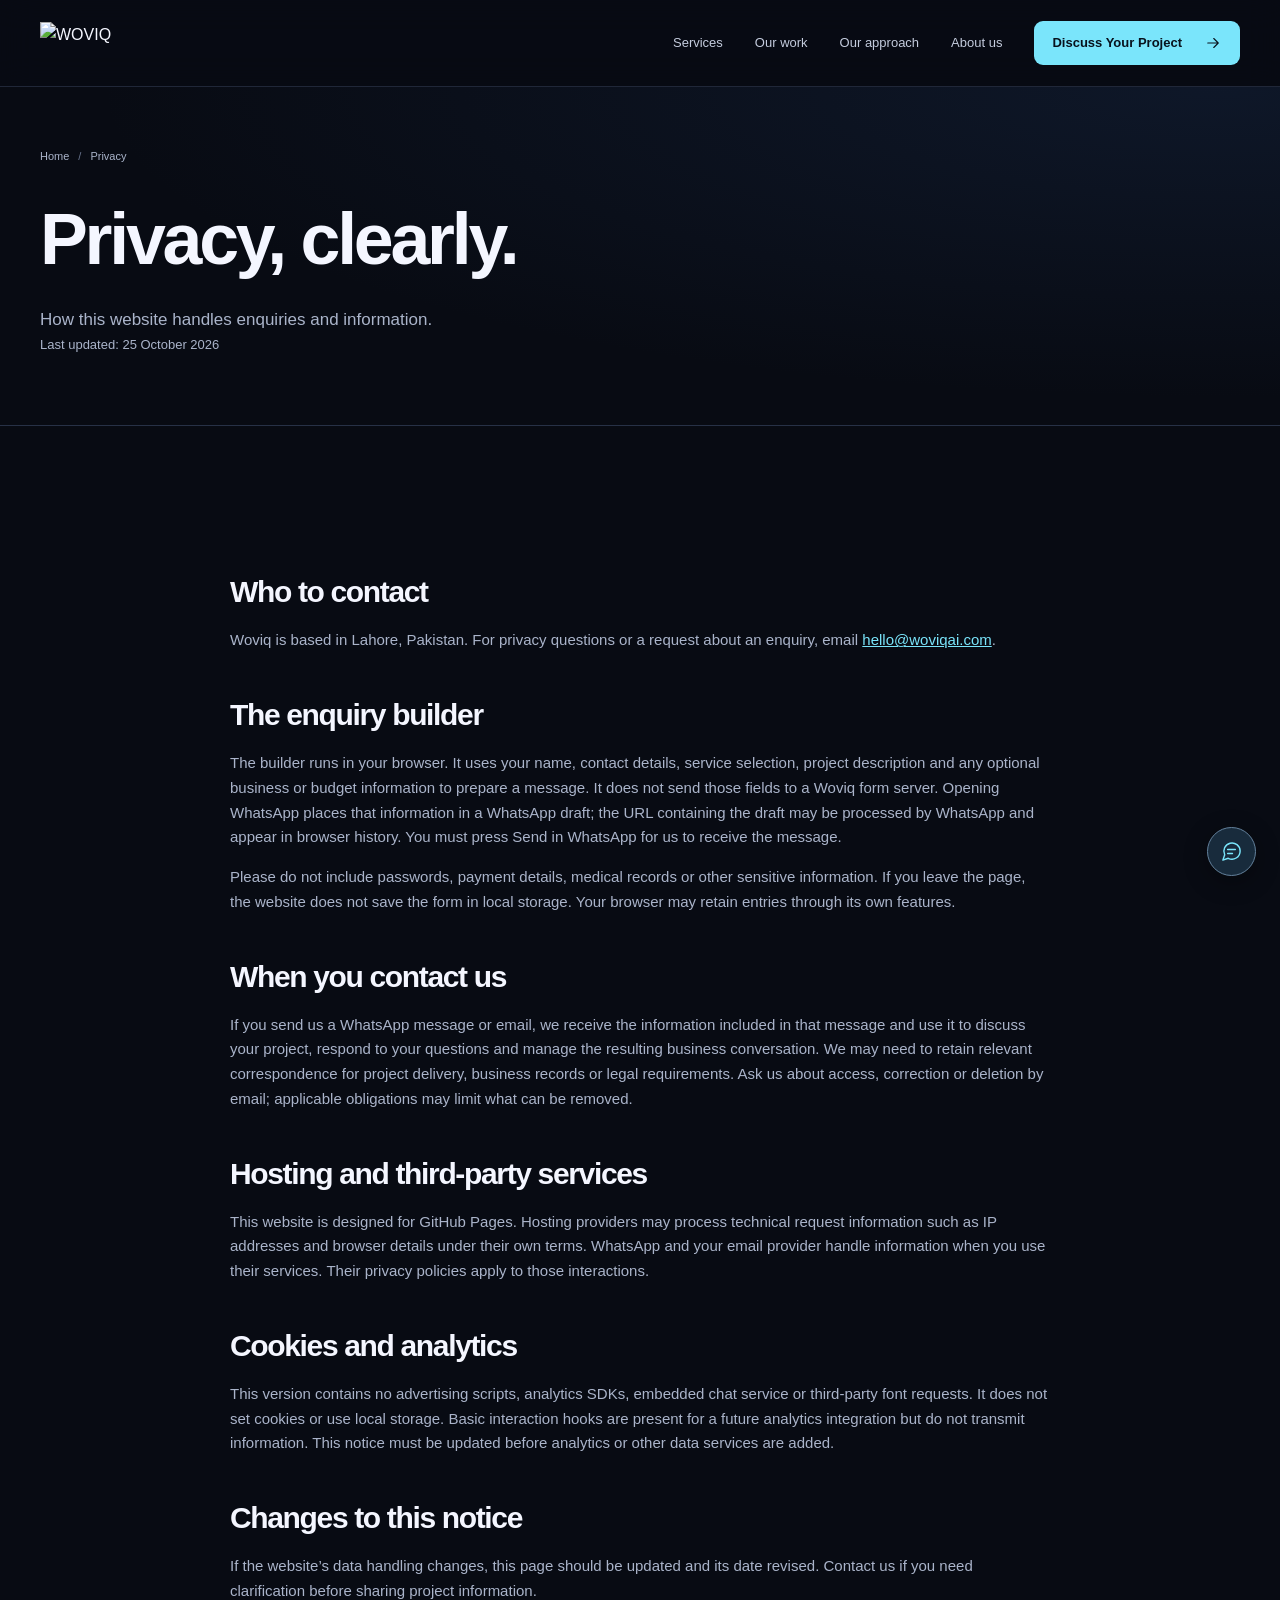
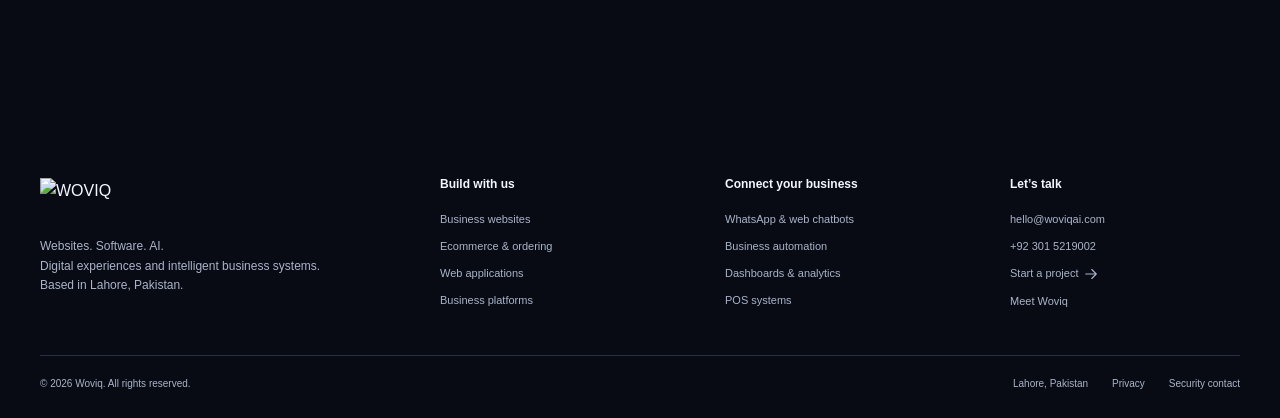
==== commit 3ad827bf: "Rebuild Woviq website" ====
--- a/index.html
+++ b/index.html
@@ -1,113 +1,2 @@
 <!doctype html>
-<html lang="en-PK">
-<head>
-  <meta charset="utf-8">
-  <meta name="viewport" content="width=device-width, initial-scale=1">
-  <meta http-equiv="Content-Security-Policy" content="default-src 'none'; script-src 'self' 'sha256-QycL0ovftHPb/WAyuU8ESzrqRKsdEYTbPM/z14pg1nU='; style-src 'self' https://fonts.googleapis.com 'sha256-pZWCNhZ4tj3A6LzS35sSFGOW45kmEtro7jKuVPmLHHU=' 'sha256-ozJIrm5Zrv38JobeK9rqyCEEUvVmXTTPJ9EqDIgj3X8='; font-src https://fonts.gstatic.com; img-src 'self' data:; connect-src 'none'; base-uri 'none'; object-src 'none'; form-action 'none'; upgrade-insecure-requests">
-  <meta name="referrer" content="strict-origin-when-cross-origin">
-  <title>WOVIQ | Websites, Software &amp; AI in Lahore</title>
-  <meta name="description" content="WOVIQ builds business websites, commerce experiences, custom software and AI automation in Lahore, Pakistan. Discuss your project and request a quote.">
-  <link rel="canonical" href="https://woviqai.com/">
-  <meta name="theme-color" content="#243D34">
-  <meta property="og:type" content="website">
-  <meta property="og:locale" content="en_PK">
-  <meta property="og:site_name" content="WOVIQ">
-  <meta property="og:title" content="WOVIQ | Websites. Software. AI.">
-  <meta property="og:description" content="Digital experiences and intelligent business systems. Websites, commerce, software and AI automation, built around your business.">
-  <meta property="og:url" content="https://woviqai.com/">
-  <meta property="og:image" content="https://woviqai.com/images/logo.jpg">
-  <meta property="og:image:alt" content="WOVIQ logo">
-  <meta name="twitter:card" content="summary_large_image">
-  <meta name="twitter:title" content="WOVIQ | Websites. Software. AI.">
-  <meta name="twitter:description" content="Business websites, commerce, custom software and AI automation from Lahore, Pakistan.">
-  <meta name="twitter:image" content="https://woviqai.com/images/logo.jpg">
-  <meta name="twitter:image:alt" content="WOVIQ logo">
-  <link rel="preconnect" href="https://fonts.googleapis.com">
-  <link rel="preconnect" href="https://fonts.gstatic.com" crossorigin>
-  <link href="https://fonts.googleapis.com/css2?family=Inter:wght@400;500&amp;family=Manrope:wght@600&amp;display=swap" rel="stylesheet">
-  <style id="homepage-styles">
-    :root{--paper:#F5F3EE;--forest:#243D34;--ink:#20241F;--sage:#D9E0D5;--muted:#5C625B;--white:#FFF;--line:#D8D8D0;--max:1200px;--gutter:clamp(16px,4vw,48px)}
-    *,*::before,*::after{box-sizing:border-box}html{scroll-behavior:smooth;scroll-padding-top:112px}body{margin:0;background:var(--paper);color:var(--ink);font:400 16px/1.65 Inter,system-ui,sans-serif}h1,h2,h3,p,ul,ol,dl,dd,figure{margin:0}h1,h2,h3,.wordmark{font-family:Manrope,system-ui,sans-serif;font-weight:600}h1,h2,h3{line-height:1.12;letter-spacing:-.045em}h2{font-size:clamp(30px,4.2vw,52px)}h3{font-size:24px}a{color:inherit;text-underline-offset:4px}button,input,textarea,select{font:inherit}a,button,summary{-webkit-tap-highlight-color:transparent}button,summary{cursor:pointer}img,svg{display:block;max-width:100%}img{height:auto}p{max-width:68ch}p+p{margin-top:16px}:focus-visible{outline:3px solid var(--forest);outline-offset:5px}::selection{background:var(--sage);color:var(--ink)}[id]{scroll-margin-top:112px}.wrap{width:min(var(--max),calc(100% - var(--gutter)*2));margin-inline:auto}.muted{color:var(--muted)}.eyebrow,.section-no,.small-label{font-size:11px;line-height:1.5;letter-spacing:.14em;text-transform:uppercase;font-weight:500}.eyebrow{color:var(--forest)}.section{padding-block:88px;border-top:1px solid var(--line)}.section-heading{display:grid;grid-template-columns:1fr 2fr;gap:48px;margin-bottom:48px}.section-no{color:var(--muted);padding-top:9px}.section-heading h2{max-width:19ch}.section-heading p{margin-top:20px;color:var(--muted);max-width:54ch}.text-link{display:inline-flex;align-items:center;gap:10px;font-weight:500;text-decoration:none;border-bottom:1px solid currentColor;padding-block:4px}.text-link svg,.button svg{width:18px;height:18px;flex:none}.button{display:inline-flex;align-items:center;justify-content:center;gap:12px;min-height:50px;padding:13px 22px;border:1px solid var(--forest);border-radius:3px;background:var(--forest);color:var(--white);font-weight:500;text-decoration:none;line-height:1.4;text-align:center;transition:background .18s,color .18s}.button:hover{background:#182D25}.button.secondary{color:var(--forest);background:transparent}.button.secondary:hover{background:var(--sage)}.actions{display:flex;flex-wrap:wrap;gap:12px}.skip-link{position:fixed;top:12px;left:12px;z-index:100;padding:12px 20px;background:var(--forest);color:var(--white);transform:translateY(-180%)}.skip-link:focus{transform:none}
-    .site-header{position:sticky;top:0;z-index:20;border-bottom:1px solid var(--line);background:var(--paper)}.header-inner{position:relative;display:flex;align-items:center;justify-content:space-between;gap:24px;min-height:84px}.wordmark{text-decoration:none;font-size:29px;letter-spacing:-.06em;line-height:1}.wordmark span{color:var(--forest)}.desktop-nav{display:flex;align-items:center;gap:28px}.desktop-nav ul{display:flex;gap:24px;list-style:none;padding:0;font-size:13px}.desktop-nav ul a{text-decoration:none}.desktop-nav ul a:hover{text-decoration:underline}.desktop-nav .button{font-size:13px;min-height:44px;padding:11px 16px}.mobile-nav{display:none}.mobile-nav ul{display:flex;justify-content:space-between;gap:12px;list-style:none;padding:0;font-size:13px}.mobile-nav a{display:block;padding:4px 0;text-decoration:none}.mobile-nav a:hover{text-decoration:underline}
-    .hero{padding-block:64px 48px}.hero-grid{display:grid;grid-template-columns:7fr 5fr;gap:64px;align-items:center}.hero h1{font-size:clamp(52px,7.7vw,100px);line-height:.98;margin-top:28px;letter-spacing:-.065em}.hero h1 span{display:block}.hero h1 .accent{color:var(--forest)}.hero-intro{max-width:46ch;margin-block:28px;color:var(--muted);font-size:17px}.hero-aside{align-self:stretch;display:flex;flex-direction:column;justify-content:center;padding-top:32px}.system-visual{border:1px solid var(--line);background:#EFEEE7;padding:32px;position:relative}.system-visual .small-label{color:var(--muted)}.system-title{font:600 31px/1.2 Manrope,system-ui,sans-serif;letter-spacing:-.04em;max-width:13ch;margin:24px 0 32px}.system-list{list-style:none;padding:0}.system-list li{display:flex;gap:16px;align-items:center;border-top:1px solid var(--line);padding:17px 0;font-size:14px}.system-list li:last-child{padding-bottom:0}.system-list .n{font-size:11px;color:var(--muted);min-width:20px}.system-list svg{width:18px;height:18px;margin-left:auto;color:var(--forest)}.hero-caption{font-size:12px;color:var(--muted);padding-top:12px}.hero-bottom{display:flex;justify-content:space-between;gap:24px;margin-top:56px;padding-top:20px;border-top:1px solid var(--line);font-size:12px;color:var(--muted)}.tools{padding-block:28px 40px}.tools-inner{display:flex;justify-content:space-between;align-items:center;gap:24px}.tool-list{display:flex;flex-wrap:wrap;gap:16px 28px;list-style:none;padding:0;font-family:Manrope,system-ui,sans-serif;font-weight:600;font-size:17px}.tools .small-label{color:var(--muted);max-width:19ch}
-    .family{display:grid;grid-template-columns:1fr 2fr;gap:48px;border-top:1px solid var(--line);padding-block:32px}.family:last-child{border-bottom:1px solid var(--line)}.family-title{display:flex;align-items:baseline;gap:20px}.family-title span{font-size:12px;color:var(--muted)}.family-content>p{color:var(--muted);max-width:58ch}.service-list{display:grid;grid-template-columns:1fr 1fr;gap:12px 24px;list-style:none;padding:24px 0 0}.service-list a{font-size:14px;text-decoration:none;border-bottom:1px solid var(--line);display:flex;align-items:center;justify-content:space-between;gap:12px;padding-bottom:10px}.service-list a:hover{border-color:var(--forest)}.service-list svg{width:16px;height:16px;flex:none}.service-list [id]{scroll-margin-top:120px}
-    .work-grid{display:grid;grid-template-columns:1fr 1fr;gap:32px}.concept{border-top:2px solid var(--forest);padding-top:20px}.concept .small-label{color:var(--forest)}.concept h3{margin-top:12px;max-width:23ch}.concept>p{color:var(--muted);margin-top:16px;font-size:14px}.flow{background:var(--sage);padding:28px;margin-block:24px}.flow ol{padding:0;list-style:none;display:grid;gap:12px}.flow li{display:flex;align-items:center;gap:16px;padding:12px 0;border-bottom:1px solid #B8C3B3;font-size:14px}.flow li:last-child{border-bottom:0}.flow li span{font-size:11px;color:var(--forest)}.concept details{border-bottom:1px solid var(--line);padding-bottom:16px}.concept summary{font-weight:500;font-size:14px}.concept details p{padding-top:12px;font-size:14px;color:var(--muted)}.work-note{margin-top:28px;font-size:12px;color:var(--muted)}
-    .process-list{display:grid;grid-template-columns:repeat(5,minmax(0,1fr));gap:24px;list-style:none;padding:0}.process-list li{border-top:1px solid var(--forest);padding-top:20px}.process-list .n{font-size:12px;color:var(--muted)}.process-list h3{font-size:20px;margin:24px 0 14px;letter-spacing:-.03em}.process-list p{font-size:14px;color:var(--muted)}.why{background:var(--forest);color:var(--white);border-top:0}.why .section-no,.why .section-heading p{color:#D9E0D5}.principles{display:grid;grid-template-columns:repeat(3,minmax(0,1fr));gap:40px}.principles article{border-top:1px solid #71877D;padding-top:24px}.principles h3{font-size:23px}.principles p{color:#D9E0D5;font-size:14px;margin-top:16px}
-    .about-grid{display:grid;grid-template-columns:2fr 1fr;gap:88px;align-items:start}.about-copy>p{color:var(--muted)}.leadership{margin-top:32px}.leader{padding-block:20px;border-top:1px solid var(--line)}.leader h3{font-size:22px}.leader .role{font-size:13px;color:var(--forest);margin-top:7px;font-weight:500}.leader p{font-size:14px;color:var(--muted);margin-top:10px}.portrait{max-width:300px;justify-self:end}.portrait img{width:100%;aspect-ratio:851/1050;object-fit:cover;object-position:center 30%;background:var(--sage)}.portrait figcaption{font-size:12px;color:var(--muted);margin-top:12px}.quote-strip{display:grid;grid-template-columns:1fr 2fr;gap:48px;padding-top:36px;border-top:1px solid var(--line);margin-top:48px}.quote-strip h3{font-size:24px}.quote-strip p{font-size:14px;color:var(--muted)}
-    .contact{background:#ECEEE6}.contact-grid{display:grid;grid-template-columns:1fr 1fr;gap:88px}.contact-info h2{font-size:clamp(36px,5vw,64px);max-width:10ch}.contact-info>p{margin-top:24px;color:var(--muted)}.contact-links{display:grid;gap:10px;margin-block:32px;font-size:16px}.contact-info .small-label{color:var(--muted);margin-bottom:20px}.contact-form{display:grid;grid-template-columns:1fr 1fr;gap:20px}.field{min-width:0}.field.full,.contact-form>p,.contact-form>button,.contact-form>noscript{grid-column:1/-1}.field label{display:block;font-size:13px;font-weight:500;margin-bottom:8px}.field label span{color:var(--muted);font-weight:400}.contact-form input,.contact-form textarea{display:block;width:100%;min-width:0;border:1px solid #8B9387;border-radius:3px;background:var(--paper);color:var(--ink);padding:13px 14px;line-height:1.5}.contact-form input{min-height:49px}.contact-form textarea{min-height:150px;resize:vertical}.contact-form input:focus,.contact-form textarea:focus{outline:2px solid var(--forest);outline-offset:2px}.contact-form ::placeholder{color:var(--muted);opacity:1}.contact-form>p{color:var(--muted);font-size:12px;line-height:1.6;max-width:60ch}.contact-form>button{justify-self:start}.contact-form input:autofill{color:var(--ink)}.contact-form #enquiry-privacy{margin:0}.contact-alt{margin-top:24px;font-size:13px;color:var(--muted)}
-    .site-footer{padding-block:48px 24px}.footer-top{display:grid;grid-template-columns:1fr 1fr;gap:64px;padding-bottom:36px}.footer-top p{font-size:14px;color:var(--muted);margin-top:20px;max-width:37ch}.footer-links{display:grid;grid-template-columns:1fr 1fr;gap:24px}.footer-links h2{font:500 11px/1.5 Inter,system-ui,sans-serif;letter-spacing:.14em;text-transform:uppercase;margin-bottom:16px}.footer-links ul{list-style:none;padding:0;display:grid;gap:10px;font-size:13px}.footer-links a{text-decoration:none}.footer-links a:hover{text-decoration:underline}.privacy{border-top:1px solid var(--line);padding-block:20px;font-size:12px;color:var(--muted)}.privacy summary{font-weight:500;color:var(--ink)}.privacy p{padding-top:12px;max-width:90ch}.footer-bottom{display:flex;flex-wrap:wrap;justify-content:space-between;gap:12px;padding-top:20px;border-top:1px solid var(--line);font-size:11px;color:var(--muted)}
-    @media(min-width:1440px){.hero{padding-top:80px}}@media(max-width:999px){.desktop-nav{display:none}.mobile-nav{display:block;flex-basis:100%}.header-inner{min-height:100px;flex-wrap:wrap;gap:12px;padding-block:16px}.hero-grid{gap:32px}.hero h1{font-size:clamp(52px,8.5vw,84px)}.system-visual{padding:24px}.system-title{font-size:27px}.section-heading,.family,.quote-strip{grid-template-columns:1fr 2fr;gap:32px}.about-grid,.contact-grid{gap:40px}.process-list{grid-template-columns:repeat(3,minmax(0,1fr));gap:32px}.principles{gap:24px}.section{padding-block:64px}}
-    @media(max-width:699px){html{scroll-padding-top:124px}[id]{scroll-margin-top:124px}.hero{padding-block:40px 32px}.hero-grid{grid-template-columns:1fr;gap:32px}.hero h1{font-size:clamp(52px,13vw,80px);margin-top:24px}.hero-intro{font-size:16px;max-width:42ch}.hero-aside{padding-top:0}.system-visual{padding:24px}.system-title{max-width:20ch;margin:16px 0 20px;font-size:28px}.system-list li{padding:13px 0}.hero-bottom{margin-top:32px;flex-direction:column;gap:8px}.tools{padding-block:12px 32px}.tools-inner{align-items:start;flex-direction:column;gap:16px}.tools .small-label{max-width:none}.tool-list{gap:12px 24px;font-size:15px}.section{padding-block:48px}.section-heading,.family,.quote-strip{grid-template-columns:1fr;gap:20px}.section-heading{margin-bottom:32px}.section-no{padding:0}.section-heading h2{max-width:21ch}.section-heading p{margin-top:16px}.family{padding-block:24px;gap:16px}.family-title{gap:16px}.service-list{grid-template-columns:1fr;gap:16px;padding-top:20px}.work-grid{grid-template-columns:1fr;gap:32px}.flow{padding:20px}.process-list{grid-template-columns:1fr 1fr;gap:28px 20px}.process-list h3{margin-top:16px;font-size:19px}.principles{grid-template-columns:1fr;gap:28px}.principles article{padding-top:20px}.about-grid,.contact-grid{grid-template-columns:1fr;gap:32px}.portrait{justify-self:start;width:min(260px,100%)}.quote-strip{margin-top:32px;padding-top:28px}.contact-info h2{max-width:15ch}.contact-form{grid-template-columns:1fr}.field{grid-column:1/-1}.contact-form>button{width:100%}.footer-top{grid-template-columns:1fr;gap:32px}.footer-links{gap:20px}.footer-top p{max-width:42ch}.site-footer{padding-top:32px}.actions .button{font-size:14px;padding-inline:17px}}
-    @media(prefers-reduced-motion:reduce){html{scroll-behavior:auto}*,*::before,*::after{transition:none!important;animation:none!important}}
-  </style>
-  <noscript><style id="no-script-styles">.contact-form{display:none}</style></noscript>
-  <script type="application/ld+json" id="organization-data">{"@context":"https://schema.org","@graph":[{"@type":"Organization","@id":"https://woviqai.com/#organization","name":"WOVIQ","url":"https://woviqai.com/","description":"We build digital experiences and intelligent business systems that help businesses attract customers, simplify operations and grow.","email":"hello@woviqai.com","telephone":"+923015219002","logo":"https://woviqai.com/images/logo.jpg"},{"@type":"WebSite","@id":"https://woviqai.com/#website","url":"https://woviqai.com/","name":"WOVIQ","inLanguage":"en-PK","publisher":{"@id":"https://woviqai.com/#organization"}}]}</script>
-</head>
-<body>
-  <a class="skip-link" href="#main">Skip to content</a>
-  <header class="site-header">
-    <div class="wrap header-inner">
-      <a class="wordmark" href="#home" aria-label="WOVIQ home">WOVIQ<span>.</span></a>
-      <nav class="desktop-nav" aria-label="Main navigation">
-        <ul><li><a href="#services">Services</a></li><li><a href="#work">Our work</a></li><li><a href="#approach">Our approach</a></li><li><a href="#about">About</a></li></ul>
-        <a class="button" href="#contact">Discuss Your Project <svg viewBox="0 0 24 24" fill="none" stroke="currentColor" stroke-width="1.5" aria-hidden="true"><path d="M5 12h14m-6-6 6 6-6 6"/></svg></a>
-      </nav>
-      <nav class="mobile-nav" aria-label="Mobile navigation"><ul><li><a href="#services">Services</a></li><li><a href="#work">Our work</a></li><li><a href="#about">About</a></li><li><a href="#contact">Contact</a></li></ul></nav>
-    </div>
-  </header>
-  <main id="main">
-    <section class="hero" id="home" aria-labelledby="hero-heading">
-      <div class="wrap">
-        <div class="hero-grid">
-          <div>
-            <p class="eyebrow">Digital solutions for growing businesses</p>
-            <h1 id="hero-heading"><span>Websites.</span><span>Software.</span><span class="accent">AI.</span></h1>
-            <p class="hero-intro">We build digital experiences and intelligent business systems that help businesses attract customers, simplify operations and grow.</p>
-            <div class="actions"><a class="button" href="#contact">Discuss Your Project <svg viewBox="0 0 24 24" fill="none" stroke="currentColor" stroke-width="1.5" aria-hidden="true"><path d="M5 12h14m-6-6 6 6-6 6"/></svg></a><a class="button secondary" href="#work">Explore Our Work</a></div>
-          </div>
-          <div class="hero-aside">
-            <div class="system-visual">
-              <p class="small-label">A connected way to build</p>
-              <p class="system-title">From first impression to daily operations.</p>
-              <ul class="system-list">
-                <li><span class="n">01</span> Make the right first impression <svg viewBox="0 0 24 24" fill="none" stroke="currentColor" stroke-width="1.5" aria-hidden="true"><rect x="3" y="4" width="18" height="16" rx="1"/><path d="M3 9h18m-14 5h6"/></svg></li>
-                <li><span class="n">02</span> Turn interest into an enquiry <svg viewBox="0 0 24 24" fill="none" stroke="currentColor" stroke-width="1.5" aria-hidden="true"><path d="M4 4h16v12H9l-5 4V4Z"/><path d="M8 8h8m-8 4h5"/></svg></li>
-                <li><span class="n">03</span> Give your team better tools <svg viewBox="0 0 24 24" fill="none" stroke="currentColor" stroke-width="1.5" aria-hidden="true"><rect x="3" y="3" width="7" height="7" rx="1"/><rect x="14" y="3" width="7" height="7" rx="1"/><rect x="3" y="14" width="7" height="7" rx="1"/><rect x="14" y="14" width="7" height="7" rx="1"/></svg></li>
-                <li><span class="n">04</span> Connect the work behind it <svg viewBox="0 0 24 24" fill="none" stroke="currentColor" stroke-width="1.5" aria-hidden="true"><circle cx="5" cy="12" r="3"/><circle cx="19" cy="5" r="3"/><circle cx="19" cy="19" r="3"/><path d="m8 11 8-5m-8 7 8 5"/></svg></li>
-              </ul>
-            </div>
-            <p class="hero-caption">Web presence → customer experience → business operations.</p>
-          </div>
-        </div>
-        <div class="hero-bottom"><span>Lahore, Pakistan</span><span>Websites &nbsp; / &nbsp; Commerce &nbsp; / &nbsp; Software &nbsp; / &nbsp; AI &amp; Automation</span></div>
-      </div>
-    </section>
-    <section class="tools" aria-labelledby="tools-heading"><div class="wrap tools-inner"><h2 class="small-label" id="tools-heading">Tools we build with</h2><ul class="tool-list"><li>OpenAI</li><li>n8n</li><li>Shopify</li><li>WhatsApp Business</li></ul></div></section>
-    <section class="section" id="services" aria-labelledby="services-heading">
-      <div class="wrap">
-        <div class="section-heading"><p class="section-no">01 / What we do</p><div><h2 id="services-heading">The right solution for the work ahead.</h2><p>From your first business website to the systems your team uses every day, we start with the problem and shape the technology around it.</p></div></div>
-        <article class="family"><div class="family-title"><span>01</span><h3>Websites</h3></div><div class="family-content"><p>A clear, accessible home for your business online. Help visitors understand your offer, find answers and take the next step.</p><ul class="service-list"><li id="business-websites"><a href="#contact">Business websites <span aria-hidden="true">↗</span></a></li></ul></div></article>
-        <article class="family"><div class="family-title"><span>02</span><h3>Commerce</h3></div><div class="family-content"><p>Make browsing, ordering and selling easier. We assess your catalogue, fulfilment and payment needs before choosing the platform.</p><ul class="service-list"><li id="ecommerce"><a href="#contact">Ecommerce &amp; online ordering <span aria-hidden="true">↗</span></a></li></ul></div></article>
-        <article class="family"><div class="family-title"><span>03</span><h3>Software</h3></div><div class="family-content"><p>Practical tools for the way your business operates: customer-facing applications, internal workflows and a clearer view of your information.</p><ul class="service-list"><li id="web-applications"><a href="#contact">Custom web applications <span aria-hidden="true">↗</span></a></li><li id="business-platforms"><a href="#contact">Business platforms &amp; portals <span aria-hidden="true">↗</span></a></li><li id="dashboards"><a href="#contact">Dashboards &amp; analytics <span aria-hidden="true">↗</span></a></li><li id="pos"><a href="#contact">POS systems <span aria-hidden="true">↗</span></a></li></ul></div></article>
-        <article class="family"><div class="family-title"><span>04</span><h3>AI &amp; Automation</h3></div><div class="family-content"><p>Connect repetitive tasks and make useful information easier to reach. AI features need approved information, sensible boundaries and a route to human help.</p><ul class="service-list"><li id="ai-chatbots"><a href="#contact">WhatsApp &amp; web chatbots <span aria-hidden="true">↗</span></a></li><li id="business-automation"><a href="#contact">Business automation &amp; integrations <span aria-hidden="true">↗</span></a></li></ul></div></article>
-      </div>
-    </section>
-    <section class="section" id="work" aria-labelledby="work-heading">
-      <div class="wrap">
-        <div class="section-heading"><p class="section-no">02 / Explore our work</p><div><h2 id="work-heading">See the thinking behind the build.</h2><p>These concept demos illustrate possible workflows. They are not client projects, live integrations or evidence of measured results.</p></div></div>
-        <div class="work-grid">
-          <article class="concept"><p class="small-label">Concept demo / Customer enquiries</p><h3>A useful answer. A clear next step.</h3><p>An illustrative enquiry workflow for a retail business, with staff handling anything outside the approved information.</p><div class="flow"><ol aria-label="Example enquiry workflow"><li><span>01</span> Customer asks about delivery</li><li><span>02</span> Check the approved delivery rules</li><li><span>03</span> Answer or hand over to a person</li></ol></div><details><summary>Explore this scenario</summary><p>A shopper asks whether delivery is available in their area. A proposed assistant checks the business's approved information. If the area or policy is unclear, it asks for clarification or routes the question to staff rather than inventing an answer.</p></details></article>
-          <article class="concept"><p class="small-label">Concept demo / Business operations</p><h3>Separate branches. A shared view.</h3><p>An illustrative reporting workflow for a business that needs consistent information across multiple locations.</p><div class="flow"><ol aria-label="Example reporting workflow"><li><span>01</span> Collect records from each branch</li><li><span>02</span> Check consistency and access rights</li><li><span>03</span> Review a shared operating summary</li></ol></div><details><summary>Explore this scenario</summary><p>A proposed platform brings agreed branch records into one view. The scope would define who can see each record, how data is checked, and what happens when a connection fails. No real business records are shown in this concept.</p></details></article>
-        </div>
-        <p class="work-note">Real project case studies require confirmed scope, accurate results and permission to share. No client endorsements are implied here.</p>
-      </div>
-    </section>
-    <section class="section" id="approach" aria-labelledby="approach-heading"><div class="wrap"><div class="section-heading"><p class="section-no">03 / How we work</p><div><h2 id="approach-heading">Clear steps. Shared decisions.</h2><p>We agree on scope, responsibilities and acceptance criteria before committing to a delivery plan.</p></div></div><ol class="process-list"><li><span class="n">01</span><h3>Understand</h3><p>Discuss your customers, team, existing systems and the problem you want to solve.</p></li><li><span class="n">02</span><h3>Define</h3><p>Agree on priorities, deliverables, dependencies and what successful delivery means.</p></li><li><span class="n">03</span><h3>Design</h3><p>Shape the experience and review how people will use the proposed solution.</p></li><li><span class="n">04</span><h3>Build &amp; test</h3><p>Implement the agreed scope and check the important journeys with you.</p></li><li><span class="n">05</span><h3>Launch &amp; hand over</h3><p>Prepare the release, explain day-to-day use and agree on any ongoing support.</p></li></ol></div></section>
-    <section class="section why" aria-labelledby="why-heading"><div class="wrap"><div class="section-heading"><p class="section-no">04 / Why WOVIQ</p><div><h2 id="why-heading">Good technology starts with good questions.</h2><p>What should become easier? What needs to connect? What should stay in human hands?</p></div></div><div class="principles"><article><h3>Fit before features.</h3><p>We focus on the work you need to do and keep the scope understandable. A feature should have a clear purpose.</p></article><article><h3>Think beyond the screen.</h3><p>Customer experience, staff workflows and existing tools all shape the solution. Integrations are assessed as part of the project.</p></article><article><h3>Make ownership clear.</h3><p>Access, documentation, third-party costs and support responsibilities belong in the conversation from the start.</p></article></div></div></section>
-    <section class="section" id="about" aria-labelledby="about-heading"><div class="wrap"><div class="section-heading"><p class="section-no">05 / About WOVIQ</p><div><h2 id="about-heading">Technology with a business perspective.</h2><p>WOVIQ is based in Lahore, Pakistan. We bring websites, commerce, custom software and AI automation into one practical conversation about your business.</p></div></div><div class="about-grid"><div class="about-copy"><p>Some projects start with a better website. Others start with an order process, a spreadsheet or a task the team repeats every day. We work from that starting point toward a clearly defined solution.</p><div class="leadership" aria-label="Leadership"><article class="leader"><h3>Abdullah Khan</h3><p class="role">Founder · Technology &amp; Delivery</p><p>Focuses on the technology and delivery of WOVIQ's digital solutions.</p></article><article class="leader"><h3>Kanwar Ahmad Iqbal</h3><p class="role">Co-Founder · Head of Finance &amp; Business Development</p><p>Focuses on finance, partnerships and commercial operations.</p></article></div></div><figure class="portrait"><img src="images/founder.jpg" alt="Abdullah Khan, Founder of WOVIQ" width="851" height="1280" loading="lazy" decoding="async"><figcaption>Abdullah Khan / Founder</figcaption></figure></div><div class="quote-strip" id="pricing"><h3>Request a Quote</h3><div><p>Projects are scoped individually: a one-time implementation fee, with optional monthly support. Hosting, domain names and third-party subscriptions are separate.</p><p>AI responses, search visibility and sales cannot be guaranteed. POS hardware, tax requirements, payment services and other integrations are assessed for each project.</p></div></div></div></section>
-    <section class="section contact" id="contact" aria-labelledby="contact-heading"><div class="wrap contact-grid"><div class="contact-info"><p class="small-label">06 / Let's talk</p><h2 id="contact-heading">Have a project in mind?</h2><p>Tell us what your business does, what needs to improve and what you would like to build. We can start from there.</p><div class="contact-links"><a class="text-link" href="mailto:hello@woviqai.com">hello@woviqai.com</a><a class="text-link" href="https://wa.me/923015219002">WhatsApp: +92 301 5219002</a></div><a class="button secondary" href="https://wa.me/923015219002?text=Hello%20WOVIQ%2C%20I%27d%20like%20to%20discuss%20a%20project.">Chat on WhatsApp <svg viewBox="0 0 24 24" fill="none" stroke="currentColor" stroke-width="1.5" aria-hidden="true"><path d="M5 12h14m-6-6 6 6-6 6"/></svg></a><p class="contact-alt">Based in Lahore, Pakistan. Prefer email? Send your project outline to the address above.</p><noscript><p>JavaScript is off, so the enquiry form is unavailable. Use the WhatsApp or email link above to contact us directly.</p></noscript></div><form class="contact-form" aria-label="Prepare a project enquiry" aria-describedby="contact-instructions"><div class="field"><label for="enquiry-name">Your name</label><input id="enquiry-name" name="name" type="text" autocomplete="name" required></div><div class="field"><label for="enquiry-email">Email address</label><input id="enquiry-email" name="email" type="email" autocomplete="email" required></div><div class="field full"><label for="enquiry-business">Business name <span>(optional)</span></label><input id="enquiry-business" name="business" type="text" autocomplete="organization"></div><div class="field full"><label for="enquiry-details">Project details</label><textarea id="enquiry-details" name="details" rows="5" placeholder="What would you like to build or improve? You can include the service you need and an approximate budget." required></textarea></div><p id="contact-instructions">This form prepares a WhatsApp draft. Review our <a href="#privacy">privacy information</a> before continuing. Your enquiry is sent only when you send the message in WhatsApp.</p><button class="button primary" type="submit">Continue on WhatsApp <svg viewBox="0 0 24 24" fill="none" stroke="currentColor" stroke-width="1.5" aria-hidden="true"><path d="M5 12h14m-6-6 6 6-6 6"/></svg></button></form></div></section>
-  </main>
-  <footer class="site-footer"><div class="wrap"><div class="footer-top"><div><a class="wordmark" href="#home" aria-label="WOVIQ home">WOVIQ<span>.</span></a><p>Websites, commerce, custom software and AI automation. Digital experiences and business systems, built around the work you do.</p></div><div class="footer-links"><div><h2>Explore</h2><ul><li><a href="#services">Our services</a></li><li><a href="#work">Concept demos</a></li><li><a href="#approach">How we work</a></li><li><a href="#about">Leadership</a></li><li><a href="#pricing">Project pricing</a></li></ul></div><div><h2>Contact</h2><ul><li><a href="mailto:hello@woviqai.com">Email WOVIQ</a></li><li><a href="https://wa.me/923015219002">Chat on WhatsApp</a></li><li><a href="#contact">Discuss Your Project</a></li><li>Lahore, Pakistan</li></ul></div></div></div><details class="privacy" id="privacy"><summary>Privacy &amp; project enquiries</summary><p>The form prepares a message in your browser. Continuing passes the details to WhatsApp as a draft; you decide whether to send it. You can contact us by email instead. We use the information you send to respond to your enquiry and discuss your project. Do not include credentials, payment details or other sensitive information.</p><p>This homepage includes no analytics code. It loads fonts from Google Fonts. Hosting, font and communication providers may process connection data under their own policies. For privacy questions or requests concerning information you have shared with WOVIQ, email <a href="mailto:hello@woviqai.com">hello@woviqai.com</a>.</p></details><div class="footer-bottom"><span>© 2026 WOVIQ. All rights reserved.</span><span>Websites. Software. AI.</span><a href="#home">Back to top ↑</a></div></div></footer>
-  <script src="script.js"></script>
-</body>
-</html>
+<html lang="en-PK"><head><meta charset="utf-8"><meta name="viewport" content="width=device-width,initial-scale=1"><meta http-equiv="Content-Security-Policy" content="default-src 'none'; script-src 'self' 'sha256-/A3l8jZtu+kvTV6sVySMObnEpVFUF5afQxCB7emAD5c='; style-src 'self'; img-src 'self'; font-src 'self'; connect-src 'none'; object-src 'none'; base-uri 'none'; form-action 'none'; upgrade-insecure-requests"><meta name="referrer" content="strict-origin-when-cross-origin"><title>Privacy Notice | Woviq</title><meta name="description" content="How Woviq’s website handles enquiry drafts, WhatsApp contact, email, hosting and analytics. Read the privacy notice before sharing project details."><meta name="robots" content="index,follow,max-image-preview:large"><link rel="canonical" href="https://woviqai.com/privacy/"><meta property="og:type" content="website"><meta property="og:site_name" content="Woviq"><meta property="og:locale" content="en_PK"><meta property="og:title" content="Privacy Notice | Woviq"><meta property="og:description" content="How Woviq’s website handles enquiry drafts, WhatsApp contact, email, hosting and analytics. Read the privacy notice before sharing project details."><meta property="og:url" content="https://woviqai.com/privacy/"><meta property="og:image" content="https://woviqai.com/images/og-woviq.png"><meta property="og:image:width" content="1200"><meta property="og:image:height" content="630"><meta property="og:image:alt" content="Woviq — Websites. Software. AI."><meta name="twitter:card" content="summary_large_image"><meta name="twitter:title" content="Privacy Notice | Woviq"><meta name="twitter:description" content="How Woviq’s website handles enquiry drafts, WhatsApp contact, email, hosting and analytics. Read the privacy notice before sharing project details."><meta name="twitter:image" content="https://woviqai.com/images/og-woviq.png"><meta name="theme-color" content="#080b13"><link rel="icon" href="/favicon.svg" type="image/svg+xml"><link rel="icon" href="/favicon.ico" sizes="any"><link rel="apple-touch-icon" href="/images/apple-touch-icon.png"><link rel="manifest" href="/site.webmanifest"><link rel="stylesheet" href="/style.css"><script type="application/ld+json">{"@context":"https://schema.org","@graph":[{"@type":"Organization","@id":"https://woviqai.com/#organization","name":"Woviq","url":"https://woviqai.com/","logo":"https://woviqai.com/images/woviq-logo.svg","email":"hello@woviqai.com","telephone":"+923015219002","description":"Woviq is a digital solutions company based in Lahore, Pakistan, building websites, commerce experiences, software and AI automation."},{"@type":"BreadcrumbList","itemListElement":[{"@type":"ListItem","position":1,"name":"Home","item":"https://woviqai.com/"},{"@type":"ListItem","position":2,"name":"Privacy","item":"https://woviqai.com/privacy/"}]}]}</script><script src="/script.js" defer></script></head><body><a class="skip" href="#main">Skip to content</a><header class="site-header"><div class="wrap nav"><a class="brand" href="/" aria-label="Woviq home"><img src="/images/woviq-logo.svg" width="155" height="42" alt="WOVIQ"></a><button class="menu-toggle" type="button" aria-expanded="false" aria-controls="main-navigation" hidden>Menu</button><nav id="main-navigation" class="desktop-menu" aria-label="Main navigation"><a href="/#services">Services</a><a href="/#work">Our work</a><a href="/#approach">Our approach</a><a href="/about/">About us</a><a class="button" href="/contact/" data-cta>Discuss Your Project <svg class="arrow" viewBox="0 0 24 24" fill="none" stroke="currentColor" stroke-width="1.5" stroke-linecap="round" stroke-linejoin="round" aria-hidden="true"><path d="M5 12h14M13 6l6 6-6 6"/></svg></a></nav></div></header><main id="main"><section class="page-hero"><div class="wrap"><nav aria-label="Breadcrumb"><ol class="breadcrumb"><li><a href="/">Home</a></li><li><a href=/privacy/>Privacy</a></li></ol></nav><h1>Privacy, clearly.</h1><p class="lead">How this website handles enquiries and information.</p><p class="small">Last updated: 25 October 2026</p></div></section><section class="section"><div class="wrap text-page"><h2>Who to contact</h2><p>Woviq is based in Lahore, Pakistan. For privacy questions or a request about an enquiry, email <a href="mailto:hello@woviqai.com">hello@woviqai.com</a>.</p><h2>The enquiry builder</h2><p>The builder runs in your browser. It uses your name, contact details, service selection, project description and any optional business or budget information to prepare a message. It does not send those fields to a Woviq form server. Opening WhatsApp places that information in a WhatsApp draft; the URL containing the draft may be processed by WhatsApp and appear in browser history. You must press Send in WhatsApp for us to receive the message.</p><p>Please do not include passwords, payment details, medical records or other sensitive information. If you leave the page, the website does not save the form in local storage. Your browser may retain entries through its own features.</p><h2>When you contact us</h2><p>If you send us a WhatsApp message or email, we receive the information included in that message and use it to discuss your project, respond to your questions and manage the resulting business conversation. We may need to retain relevant correspondence for project delivery, business records or legal requirements. Ask us about access, correction or deletion by email; applicable obligations may limit what can be removed.</p><h2>Hosting and third-party services</h2><p>This website is designed for GitHub Pages. Hosting providers may process technical request information such as IP addresses and browser details under their own terms. WhatsApp and your email provider handle information when you use their services. Their privacy policies apply to those interactions.</p><h2>Cookies and analytics</h2><p>This version contains no advertising scripts, analytics SDKs, embedded chat service or third-party font requests. It does not set cookies or use local storage. Basic interaction hooks are present for a future analytics integration but do not transmit information. This notice must be updated before analytics or other data services are added.</p><h2>Changes to this notice</h2><p>If the website’s data handling changes, this page should be updated and its date revised. Contact us if you need clarification before sharing project information.</p></div></section></main><footer class="footer"><div class="wrap"><div class="footer-grid"><div class="footer-brand"><a class="brand" href="/" aria-label="Woviq home"><img src="/images/woviq-logo.svg" width="155" height="42" alt="WOVIQ" loading="lazy"></a><p>Websites. Software. AI.<br>Digital experiences and intelligent business systems. Based in Lahore, Pakistan.</p></div><div><h3>Build with us</h3><ul><li><a href="/services/business-websites/">Business websites</a></li><li><a href="/services/ecommerce-online-ordering/">Ecommerce & ordering</a></li><li><a href="/services/web-applications/">Web applications</a></li><li><a href="/services/business-platforms/">Business platforms</a></li></ul></div><div><h3>Connect your business</h3><ul><li><a href="/services/ai-chatbots/">WhatsApp & web chatbots</a></li><li><a href="/services/business-automation/">Business automation</a></li><li><a href="/services/dashboards-analytics/">Dashboards & analytics</a></li><li><a href="/services/pos-systems/">POS systems</a></li></ul></div><div><h3>Let’s talk</h3><ul><li><a href="mailto:hello@woviqai.com">hello@woviqai.com</a></li><li><a href="https://wa.me/923015219002" target="_blank" rel="noopener noreferrer">+92 301 5219002</a></li><li><a href="/contact/">Start a project <svg class="arrow" viewBox="0 0 24 24" fill="none" stroke="currentColor" stroke-width="1.5" stroke-linecap="round" stroke-linejoin="round" aria-hidden="true"><path d="M5 12h14M13 6l6 6-6 6"/></svg></a></li><li><a href="/about/">Meet Woviq</a></li></ul></div></div><div class="footer-bottom"><span>© 2026 Woviq. All rights reserved.</span><div><span>Lahore, Pakistan</span><a href="/privacy/">Privacy</a><a href="/.well-known/security.txt">Security contact</a></div></div></div></footer><a class="floating-contact" href="https://wa.me/923015219002" target="_blank" rel="noopener noreferrer" aria-label="Chat with Woviq on WhatsApp"><svg class="" viewBox="0 0 24 24" fill="none" stroke="currentColor" stroke-width="1.5" stroke-linecap="round" stroke-linejoin="round" aria-hidden="true"><path d="M21 11.5a8.5 8.5 0 0 1-12.4 7.6L3 21l1.9-5.6A8.5 8.5 0 1 1 21 11.5Z"/><path d="M8 10h8M8 14h5"/></svg></a></body></html>
--- a/style.css
+++ b/style.css
@@ -0,0 +1,10 @@
+/* WOVIQ — static, dependency-free design system */
+:root{color-scheme:dark;--bg:#080b13;--surface:#101622;--surface2:#151d2d;--ink:#f4f6ff;--muted:#aab4ca;--line:#273146;--cyan:#7ae5fb;--blue:#537dff;--violet:#aa8bff;--radius:20px;--max:1240px;font-family:Inter,"Segoe UI",Arial,sans-serif;font-synthesis:none}
+*{box-sizing:border-box}html{scroll-behavior:smooth;scroll-padding-top:100px}body{margin:0;background:var(--bg);color:var(--ink);font-size:16px;line-height:1.65}body,button,input,textarea,select{font-family:Inter,"Segoe UI",Arial,sans-serif}a{color:inherit;text-decoration:none}button,input,textarea,select{font:inherit}button,a,input,textarea,select{-webkit-tap-highlight-color:transparent}button{cursor:pointer}img,svg{max-width:100%;vertical-align:middle}img{height:auto}h1,h2,h3,h4,p,ul,ol,figure{margin:0}h1,h2,h3,h4{line-height:1.1;letter-spacing:-.045em}h1{font-size:clamp(45px,6.1vw,84px);font-weight:650}h2{font-size:clamp(34px,4vw,54px);font-weight:600}h3{font-size:26px;font-weight:600}p{color:var(--muted)}ul,ol{padding-left:1.25rem}button{color:inherit}::selection{background:#537dff;color:white}:focus-visible{outline:3px solid var(--cyan);outline-offset:5px}a:hover{color:var(--cyan)}[hidden]{display:none!important}.wrap{width:min(var(--max),calc(100% - 80px));margin-inline:auto}.section{padding-block:104px}.eyebrow{display:flex;align-items:center;gap:10px;color:var(--cyan);font-size:11px;font-weight:650;letter-spacing:.16em;text-transform:uppercase;margin-bottom:24px}.eyebrow:before{content:"";width:20px;height:2px;background:currentColor}.subtle{color:var(--muted)}.accent{color:var(--cyan)}.small{font-size:13px}.mono{font-family:ui-monospace,SFMono-Regular,Consolas,monospace}.button{min-height:50px;padding:13px 21px;display:inline-flex;justify-content:center;align-items:center;gap:22px;border-radius:9px;border:1px solid transparent;background:var(--cyan);color:#08121d;font-size:13px;font-weight:700;line-height:1.45;transition:transform .2s,background .2s}.button:hover{color:#08121d;background:#b4f0ff;transform:translateY(-2px)}.button.secondary{background:transparent;border-color:#61718c;color:var(--ink)}.button.secondary:hover{background:var(--surface2);border-color:var(--cyan)}.button svg,.arrow{width:18px;height:18px;flex:none}.text-link{display:inline-flex;gap:18px;align-items:center;font-size:13px;font-weight:650;color:var(--cyan)}.actions{display:flex;gap:14px;flex-wrap:wrap;margin-top:30px}.skip{position:fixed;left:20px;top:-100px;z-index:100;background:var(--cyan);color:#080b13;padding:10px 20px}.skip:focus{top:15px}.site-header{position:sticky;top:0;z-index:50;background:#080b13f2;border-bottom:1px solid #202738;backdrop-filter:blur(16px)}.nav{min-height:86px;display:flex;align-items:center;justify-content:space-between;gap:24px}.brand{display:inline-flex;align-items:center;gap:10px}.brand img{width:155px;height:42px;object-fit:contain}.desktop-menu{display:flex;align-items:center;gap:32px;font-size:13px;color:#c4ccde}.desktop-menu>a{padding:12px 0}.desktop-menu>a[aria-current=page]{color:var(--cyan)}.desktop-menu .button{color:#08121d;padding:11px 17px;min-height:44px}.menu-toggle{display:none;background:transparent;border:1px solid var(--line);border-radius:8px;min-width:46px;min-height:44px;font-size:12px}.hero{position:relative;padding:88px 0 48px;overflow:hidden;background:radial-gradient(ellipse at 83% 42%,#17233c80,transparent 50%)}.hero:before{content:"";position:absolute;inset:0;pointer-events:none;background-image:radial-gradient(#7b96bf45 .8px,transparent .8px);background-size:34px 34px;mask-image:linear-gradient(90deg,transparent 40%,#000)}.hero-grid{display:grid;grid-template-columns:1.15fr 1fr;align-items:center;gap:35px;position:relative}.hero .eyebrow{font-size:10px;letter-spacing:.13em}.hero h1{max-width:750px;letter-spacing:-.065em;line-height:1.06}.hero h1 span{color:var(--cyan)}.hero .lead{max-width:510px;font-size:16px;line-height:1.8;margin-top:25px}.hero .brandline{margin-top:28px;display:flex;align-items:center;gap:10px;font-size:12px;color:#d3dcf1}.status-dot{width:6px;height:6px;border-radius:100%;background:var(--cyan);box-shadow:0 0 12px #7ae5fb66;display:inline-block}.hero-footer{position:relative;margin-top:68px;border-top:1px solid var(--line);padding-top:23px;display:flex;justify-content:space-between;gap:20px;font-size:11px;color:var(--muted)}.hero-footer b{font-weight:500;color:#e6ebf9}.hero-footer a{display:inline-flex;gap:12px;align-items:center}.orbit-stage{position:relative;min-height:435px;isolation:isolate}.orbit-stage:before{content:"";position:absolute;inset:5%;background:radial-gradient(ellipse,#3857b52b,transparent 65%);border-radius:50%}.orbit-lines{position:absolute;inset:0;width:100%;height:100%;overflow:visible}.orbit-lines ellipse{fill:none;stroke:#5579bb;stroke-opacity:.25;stroke-width:1}.orbit-lines .orbit-bright{stroke:#7ae5fb;stroke-opacity:.6;stroke-dasharray:5 14}.orbit-core{position:absolute;left:50%;top:47%;transform:translate(-50%,-50%);width:126px;height:126px;display:grid;place-items:center;border:1px solid #667dc07a;background:linear-gradient(135deg,#263e68,#16132c);border-radius:32px;box-shadow:0 0 65px #5476e326,inset 0 0 30px #7ae5fb12}.orbit-core svg{width:76px;height:76px}.orbit-caption{position:absolute;top:67%;left:0;right:0;text-align:center;font-size:10px;letter-spacing:.2em;color:#9baecf}.orbit-node{position:absolute;display:flex;align-items:center;gap:10px;border:1px solid #35435d;border-radius:12px;padding:12px 15px;background:#121b2beF;box-shadow:0 12px 30px #0004;color:#d4def3;font-size:12px;transition:transform .2s,border .2s}.orbit-node:hover,.orbit-node[aria-pressed=true]{border-color:var(--cyan);transform:translateY(-3px);color:var(--cyan)}.orbit-node svg{width:19px;height:19px}.orbit-node:nth-of-type(1){top:10%;left:32%}.orbit-node:nth-of-type(2){top:37%;right:0}.orbit-node:nth-of-type(3){bottom:13%;left:36%}.orbit-node:nth-of-type(4){top:43%;left:0}.orbit-readout{position:absolute;bottom:-14px;left:20px;right:20px;text-align:center;color:var(--muted);font-size:11px}.star{position:absolute;width:4px;height:4px;border-radius:50%;background:var(--cyan);box-shadow:0 0 14px var(--cyan)}.star.one{left:19%;top:25%;animation:breathe 4s infinite}.star.two{right:15%;bottom:27%;animation:breathe 4s 2s infinite}.tools-strip{border-block:1px solid var(--line);background:#0d111c}.tools-inner{display:flex;gap:40px;align-items:center;justify-content:space-between;padding-block:25px}.tools-inner p{font-size:10px;line-height:1.6;max-width:160px}.tools-list{display:flex;list-style:none;flex-wrap:wrap;gap:35px;padding:0;align-items:center;color:#c6d0e3;font-size:17px;font-weight:550;letter-spacing:-.03em}.tools-list small{color:var(--muted);font-size:11px;font-weight:400}.section-head{display:flex;justify-content:space-between;align-items:end;gap:40px;margin-bottom:44px}.section-head h2{max-width:650px}.section-head>p{max-width:340px;font-size:14px}.service-explorer{display:grid;grid-template-columns:290px 1fr;gap:34px}.service-tabs{display:grid;align-content:start;gap:6px}.service-tab{display:flex;align-items:center;gap:15px;padding:23px 20px;text-align:left;color:var(--muted);background:transparent;border:1px solid transparent;border-radius:12px;font-size:16px}.service-tab svg{width:22px;height:22px}.service-tab .tab-arrow{margin-left:auto;font-size:20px}.service-tab:hover,.service-tab[aria-selected=true]{background:#151e30;border-color:#314563;color:var(--cyan)}.service-panel{position:relative;border:1px solid #31405a;border-radius:var(--radius);padding:38px;background:linear-gradient(120deg,#152236,#10131f);overflow:hidden;min-height:365px}.service-panel h3{font-size:32px;max-width:440px;line-height:1.17}.service-panel>p{max-width:500px;font-size:14px;margin-top:18px}.panel-label{display:block;color:var(--violet);letter-spacing:.15em;font-size:10px;font-weight:650;margin-bottom:18px}.service-links{display:grid;grid-template-columns:1fr 1fr;gap:12px 24px;margin-top:34px}.service-links a{display:flex;justify-content:space-between;align-items:center;gap:10px;border-top:1px solid #39445b;padding-top:15px;font-size:13px}.service-links .arrow{width:15px}.promise-row{display:flex;flex-wrap:wrap;gap:24px;margin-top:22px;color:var(--muted);font-size:11px}.promise-row span:before{content:"✓";margin-right:8px;color:var(--cyan)}.work{background:#0c101b;border-block:1px solid #20283a}.work-grid{display:grid;grid-template-columns:1.05fr 1fr;gap:28px}.work-card{border:1px solid var(--line);border-radius:20px;overflow:hidden;background:#0f1624}.work-visual{min-height:325px;padding:36px;display:grid;align-items:center;position:relative;background:radial-gradient(ellipse at top right,#2e4c755c,transparent 70%),#131d2d}.work-visual.purple{background:radial-gradient(ellipse at top left,#6844a452,transparent 70%),#171529}.work-topline{display:flex;justify-content:space-between;gap:15px;margin-bottom:18px;font-size:10px;color:#a8b6cd}.sample-chat{width:100%;max-width:370px;margin-inline:auto;background:#0c1421;border:1px solid #34485d;border-radius:14px;box-shadow:0 15px 50px #0004;overflow:hidden}.chat-title{padding:15px 18px;border-bottom:1px solid #2d3a4b;font-size:12px;display:flex;gap:12px;align-items:center}.chat-avatar{width:29px;height:29px;background:#223b49;border-radius:50%;display:grid;place-items:center;color:var(--cyan);font-weight:700}.chat-bubbles{padding:18px;display:grid;gap:13px;min-height:195px}.bubble{padding:12px 15px;font-size:12px;color:#dde7fa;border-radius:10px;background:#1c2b3f;max-width:90%}.bubble.outgoing{margin-left:auto;background:#283d4b}.bubble small{display:block;font-size:9px;margin-top:6px;color:#afc1d4}.demo-controls{display:flex;flex-wrap:wrap;gap:6px;padding:0 18px 18px}.demo-controls button{border:1px solid #3c5369;background:#17283a;border-radius:6px;font-size:10px;min-height:34px;padding:7px 9px}.demo-controls button:hover,.demo-controls button[aria-pressed=true]{color:var(--cyan);border-color:var(--cyan)}.dashboard{background:#10121f;border:1px solid #43375d;border-radius:12px;padding:23px;width:100%;max-width:390px;margin:auto;box-shadow:0 15px 50px #0004}.dash-head{display:flex;justify-content:space-between;font-size:11px;color:#e7e5f8}.dash-head span{font-size:8px;color:var(--violet);border:1px solid #534473;border-radius:4px;padding:2px 7px}.dash-metrics{display:flex;gap:38px;margin-block:22px}.dash-metrics p{font-size:10px}.dash-metrics b{display:block;font-size:26px;color:#f7f1ff;line-height:1.4;letter-spacing:-.03em}.bars{display:flex;height:87px;align-items:end;gap:12px;border-bottom:1px solid #444056}.bars i{flex:1;background:linear-gradient(#bc9cff,#7060cb);border-radius:3px 3px 0 0}.bars i:nth-child(1){height:28%}.bars i:nth-child(2){height:46%}.bars i:nth-child(3){height:40%}.bars i:nth-child(4){height:69%}.bars i:nth-child(5){height:59%}.bars i:nth-child(6){height:90%}.bars i:nth-child(7){height:75%}.dash-foot{display:flex;justify-content:space-between;color:#a69bbb;font-size:9px;margin-top:10px}.work-body{padding:27px 30px}.work-body .label{font-size:10px;letter-spacing:.12em;color:var(--cyan);margin-bottom:12px;display:block}.work-body h3{font-size:24px}.work-body>p{font-size:13px;margin-top:12px}.work-body .text-link{margin-top:22px}.work-note{font-size:11px;margin-top:24px;color:var(--muted)}.process{display:grid;grid-template-columns:repeat(5,1fr);gap:26px;list-style:none;padding:0}.process li{border-top:1px solid #394564;padding-top:20px}.step-no{font-family:ui-monospace,monospace;font-size:11px;color:var(--cyan)}.process h3{font-size:21px;margin:24px 0 13px}.process p{font-size:12px}.principles{display:grid;grid-template-columns:1fr 1fr 1fr;gap:35px;margin-top:64px;padding-top:35px;border-top:1px solid var(--line)}.principles h3{font-size:18px;letter-spacing:-.02em}.principles p{margin-top:11px;font-size:12px}.about-band{background:linear-gradient(110deg,#14223b,#111525 70%);border-block:1px solid #2e3b53}.about-grid{display:grid;grid-template-columns:.95fr 1.05fr;gap:70px;align-items:center}.about-copy p{margin-top:22px;font-size:14px;max-width:460px}.portraits{display:grid;grid-template-columns:1fr 1fr;gap:20px}.portrait{border:1px solid #3a4459;background:#101624;border-radius:16px;overflow:hidden}.portrait img{width:100%;aspect-ratio:4/4.8;object-fit:cover;object-position:center 28%}.portrait figcaption{padding:19px 17px}.portrait h3{font-size:18px;letter-spacing:-.03em;line-height:1.3}.portrait p{font-size:10px;line-height:1.6;margin-top:7px;color:#bec9de}.portrait:nth-child(2){transform:translateY(28px)}.faq-grid{display:grid;grid-template-columns:.8fr 1.2fr;gap:90px}.faq-intro p{margin-top:24px;max-width:350px;font-size:14px}.faq-list details{border-bottom:1px solid var(--line)}.faq-list details:first-child{border-top:1px solid var(--line)}summary{cursor:pointer;list-style:none;font-size:15px;font-weight:550;padding:22px 35px 22px 0;position:relative;line-height:1.5}summary::-webkit-details-marker{display:none}summary:after{content:"+";position:absolute;right:4px;top:20px;color:var(--cyan);font-size:22px;font-weight:400}details[open] summary:after{content:"−"}.faq-list details p{font-size:13px;padding-bottom:23px;max-width:650px}.contact-band{background:radial-gradient(ellipse at 0% 80%,#203d6540,transparent 60%),#0e1523;border-block:1px solid #2c3a53}.contact-grid{display:grid;grid-template-columns:.9fr 1.1fr;gap:85px}.contact-copy h2{max-width:400px}.contact-copy>p{margin-top:23px;max-width:370px;font-size:14px}.contact-methods{display:grid;gap:20px;margin-top:35px}.contact-methods a{display:flex;gap:14px;align-items:center;font-size:15px}.contact-methods svg{width:19px;height:19px;color:var(--cyan)}.contact-methods span small{display:block;font-size:10px;color:var(--muted);margin-bottom:2px}.quote-note{margin-top:32px;padding-top:22px;border-top:1px solid var(--line);font-size:11px;max-width:380px}.enquiry-form{padding:30px;border:1px solid #34415a;background:#111a2a;border-radius:18px;display:grid;grid-template-columns:1fr 1fr;gap:17px}.field{min-width:0}.field.full,.enquiry-form>.full{grid-column:1/-1}.field label{font-size:11px;display:block;margin-bottom:7px;color:#e4eaf7}.field label span{color:#9fabc3}.field input,.field select,.field textarea{display:block;width:100%;min-width:0;border:1px solid #61718c;border-radius:7px;background:#0a1220;color:#edf3ff;padding:11px 13px;font-size:12px;min-height:45px}.field textarea{resize:vertical;min-height:100px}.field ::placeholder{color:#9aa7bf;opacity:1}.enquiry-form>.small{font-size:10px;line-height:1.6}.enquiry-form .button{width:100%}.enquiry-form .small a{text-decoration:underline}.form-status{color:var(--cyan);font-size:12px}.review-message{border:1px solid #4e6b84;background:#152639;border-radius:10px;padding:18px}.review-message h3{font-size:17px}.review-message pre{white-space:pre-wrap;overflow-wrap:anywhere;font-family:inherit;font-size:12px;line-height:1.6;color:#d9e5fa;margin:13px 0}.review-message .button{margin-top:10px}.footer{padding:55px 0 25px}.footer-grid{display:grid;grid-template-columns:1.5fr 1fr 1fr 1fr;gap:55px}.footer-brand p{max-width:285px;font-size:12px;margin-top:17px}.footer h3{font-size:12px;letter-spacing:0;margin-bottom:19px}.footer ul{list-style:none;padding:0;display:grid;gap:9px;font-size:11px;color:var(--muted)}.footer-bottom{margin-top:45px;padding-top:20px;border-top:1px solid var(--line);display:flex;justify-content:space-between;gap:16px;color:var(--muted);font-size:10px}.footer-bottom div{display:flex;gap:24px}.floating-contact{position:fixed;right:24px;bottom:24px;z-index:30;width:49px;height:49px;display:grid;place-items:center;background:#182b3c;border:1px solid #64829d;border-radius:50%;color:var(--cyan);box-shadow:0 6px 25px #0005}.floating-contact svg{width:23px;height:23px}.breadcrumb{display:flex;gap:9px;flex-wrap:wrap;list-style:none;padding:0;font-size:11px;color:var(--muted);margin-bottom:35px}.breadcrumb li+li:before{content:"/";margin-right:9px;color:#69758f}.page-hero{padding-block:60px 70px;background:radial-gradient(ellipse at 95% 0%,#213c6940,transparent 65%);border-bottom:1px solid var(--line)}.page-hero h1{max-width:950px;font-size:clamp(40px,5.6vw,72px)}.page-hero .lead{margin-top:27px;font-size:17px;max-width:800px}.page-kicker{font-size:11px;color:var(--violet);letter-spacing:.14em;margin-bottom:20px;text-transform:uppercase}.page-layout{display:grid;grid-template-columns:1.6fr .8fr;gap:70px}.article-section{margin-bottom:50px}.article-section h2{font-size:32px;margin-bottom:22px}.article-section h3{font-size:21px;margin:25px 0 12px}.article-section p,.article-section li{font-size:14px;color:var(--muted)}.article-section p+p{margin-top:16px}.article-section ul{display:grid;gap:12px}.article-section .faq-list p{font-size:13px}.scope-box{position:sticky;top:120px;border:1px solid #384660;border-radius:18px;background:#101929;padding:30px;align-self:start}.scope-box h2{font-size:24px}.scope-box p{font-size:13px;margin-top:18px}.scope-box .button{margin-top:25px;width:100%}.scope-box .text-link{margin-top:18px}.related-links{display:grid;grid-template-columns:1fr 1fr;gap:16px}.related-links a{border:1px solid var(--line);border-radius:10px;padding:18px;display:flex;align-items:center;justify-content:space-between;font-size:13px}.service-intro-grid{display:grid;grid-template-columns:1fr 1fr;gap:36px}.included{display:grid;grid-template-columns:1fr 1fr;gap:18px;list-style:none;padding:0}.included li{border:1px solid var(--line);padding:22px;border-radius:12px;background:#0e1522}.included li b{display:block;color:var(--ink);font-size:15px;margin-bottom:9px}.team-page{max-width:850px;margin:65px auto 30px}.team-page .portrait img{aspect-ratio:4/4.5}.team-page .portrait figcaption{padding:26px}.team-page .portrait h3{font-size:23px}.team-page .portrait p{font-size:13px}.team-page .portrait:nth-child(2){transform:none}.text-page{max-width:820px}.text-page h2{font-size:30px;margin:45px 0 20px}.text-page p{font-size:15px;margin-block:15px}.text-page a{color:var(--cyan);text-decoration:underline}.table-wrap{overflow-x:auto}table{border-collapse:collapse;width:100%;font-size:13px;color:var(--muted)}th,td{text-align:left;vertical-align:top;border-bottom:1px solid var(--line);padding:16px 14px}th{color:var(--ink);font-weight:550}.error-page{text-align:center;min-height:55vh;display:grid;place-content:center;padding:80px 20px}.error-page h1{font-size:clamp(70px,15vw,160px);color:var(--cyan)}.error-page h2{margin-top:20px}.error-page p{margin-top:20px}.error-page .actions{justify-content:center}.no-js-note{font-size:12px;color:var(--muted)}
+@keyframes breathe{50%{opacity:.3;transform:scale(.65)}}
+.contact-copy h1{font-size:clamp(42px,4.5vw,64px);max-width:470px}
+@media(min-width:1440px){.hero{padding-top:100px}.hero h1{font-size:88px}.orbit-stage{min-height:470px}}
+@media(max-width:1100px){.wrap{width:calc(100% - 56px)}.desktop-menu{gap:22px}.hero-grid{gap:10px}.hero h1{font-size:65px}.orbit-node{padding:10px;font-size:10px}.about-grid{gap:40px}.contact-grid{gap:45px}.footer-grid{gap:30px}.tools-list{gap:24px}.process{gap:19px}.page-layout{gap:40px}}
+@media(max-width:850px){.section{padding-block:75px}.wrap{width:calc(100% - 40px)}.nav{min-height:74px}.brand img{width:140px}.menu-toggle{display:block}.desktop-menu{display:flex;flex-wrap:wrap;gap:4px 22px}.nav-enhanced .desktop-menu{display:none;position:absolute;top:73px;left:0;right:0;background:#101725;border-bottom:1px solid #40516e;padding:22px;box-shadow:0 25px 40px #0007}.nav-enhanced .desktop-menu.open{display:grid}.nav-enhanced .desktop-menu>a{padding:12px}.nav-enhanced .desktop-menu .button{margin-top:12px}.hero{padding-top:55px}.hero-grid{grid-template-columns:1fr 1fr}.hero h1{font-size:clamp(42px,6.5vw,61px)}.hero .lead{font-size:14px}.hero .actions{gap:10px}.hero .button{font-size:11px;padding:12px}.orbit-stage{min-height:370px}.orbit-node{font-size:9px;gap:6px}.orbit-node svg{width:16px}.orbit-core{width:95px;height:95px;border-radius:25px}.orbit-core svg{width:60px}.orbit-caption{font-size:8px}.tools-inner{display:block}.tools-inner p{max-width:none;margin-bottom:15px}.tools-list{justify-content:space-between;font-size:15px;gap:15px}.section-head{gap:25px}.section-head>p{max-width:270px}.service-explorer{grid-template-columns:220px 1fr;gap:20px}.service-tab{font-size:13px;padding:20px 14px}.service-panel{padding:28px}.service-panel h3{font-size:27px}.service-links{grid-template-columns:1fr}.work-visual{padding:25px 20px;min-height:330px}.work-body{padding:25px}.work-body h3{font-size:22px}.process{grid-template-columns:repeat(3,1fr);gap:32px}.about-grid{grid-template-columns:1fr;gap:40px}.about-copy p{max-width:650px}.portraits{max-width:680px}.portraits .portrait:nth-child(2){transform:none}.faq-grid{gap:40px}.contact-grid{grid-template-columns:1fr;gap:40px}.contact-copy h2{max-width:550px}.contact-methods{grid-template-columns:1fr 1fr}.quote-note{max-width:650px}.footer-grid{grid-template-columns:1.5fr 1fr 1fr}.footer-grid>div:last-child{grid-column:2/-1}.page-layout{grid-template-columns:1fr}.scope-box{position:static}.page-hero .lead{font-size:16px}}
+@media(max-width:600px){html{scroll-padding-top:90px}.wrap{width:calc(100% - 36px)}.section{padding-block:62px}.nav{gap:12px}.brand img{width:132px}.hero{padding-top:38px}.hero-grid{grid-template-columns:1fr}.hero h1{font-size:clamp(44px,11.6vw,65px);max-width:500px;letter-spacing:-.055em}.hero .eyebrow{font-size:9px;letter-spacing:.11em;margin-bottom:21px}.hero .lead{font-size:14px;max-width:440px;margin-top:22px}.hero .button{font-size:12px;padding:13px 16px}.hero .actions{margin-top:25px}.hero .brandline{margin-top:23px;font-size:10px}.orbit-stage{max-width:400px;width:100%;margin:25px auto 0;min-height:340px}.orbit-node{font-size:10px;padding:11px}.orbit-core{width:105px;height:105px}.orbit-caption{top:66%;font-size:9px}.orbit-readout{font-size:10px;bottom:-5px}.hero-footer{margin-top:44px;font-size:9px;flex-wrap:wrap;gap:11px}.hero-footer>span:first-child{width:100%}.tools-inner{padding-block:23px}.tools-list{justify-content:start;gap:15px 23px;font-size:14px}.tools-list small{font-size:9px}.section-head{display:block;margin-bottom:30px}.section-head>p{max-width:440px;margin-top:18px;font-size:13px}.section-head h2{max-width:400px}.service-explorer{grid-template-columns:1fr;gap:20px}.service-tabs{grid-template-columns:1fr 1fr;gap:8px}.service-tab{padding:14px 11px;font-size:11px;background:#0d1421;border-color:var(--line)}.service-tab svg{width:18px;height:18px}.service-tab .tab-arrow{font-size:14px}.service-panel{padding:26px;min-height:340px}.service-panel h3{font-size:28px}.service-panel>p{font-size:13px}.service-links{gap:12px;margin-top:25px}.promise-row{font-size:10px;gap:10px 20px}.work-grid{grid-template-columns:1fr;gap:25px}.work-visual{min-height:320px;padding:25px 23px}.work-body{padding:25px}.work-note{font-size:10px}.process{grid-template-columns:1fr 1fr;gap:30px 23px}.process h3{font-size:19px;margin-top:18px}.process p{font-size:11px}.principles{grid-template-columns:1fr;gap:26px;margin-top:40px;padding-top:27px}.principles h3{font-size:19px}.principles p{max-width:420px}.portraits{gap:12px}.portrait{border-radius:12px}.portrait figcaption{padding:14px 12px}.portrait h3{font-size:15px}.portrait p{font-size:9px}.faq-grid{grid-template-columns:1fr;gap:30px}.faq-intro p{font-size:13px}.faq-list summary{font-size:13px}.faq-list details p{font-size:12px}.contact-methods{grid-template-columns:1fr}.contact-grid{gap:32px}.enquiry-form{padding:23px;gap:15px}.field{grid-column:1/-1}.footer-grid{grid-template-columns:1fr 1fr;gap:30px 20px}.footer-brand{grid-column:1/-1}.footer-grid>div:last-child{grid-column:auto}.footer-bottom{display:block;font-size:9px}.footer-bottom div{margin-top:12px;gap:18px}.floating-contact{width:43px;height:43px;right:15px;bottom:15px}.page-hero{padding:35px 0 50px}.page-hero h1{font-size:42px}.page-hero .lead{font-size:15px}.breadcrumb{font-size:10px;gap:7px}.included{grid-template-columns:1fr}.service-intro-grid{grid-template-columns:1fr}.related-links{grid-template-columns:1fr}.article-section h2{font-size:29px}.team-page{grid-template-columns:1fr;max-width:380px}.team-page .portrait figcaption{padding:23px}.team-page .portrait h3{font-size:23px}.team-page .portrait p{font-size:13px}.team-page .portrait img{aspect-ratio:4/4.5}.scope-box{padding:24px}th,td{padding:12px 8px;font-size:11px}}
+@media(prefers-reduced-motion:reduce){html{scroll-behavior:auto}*,*:before,*:after{animation:none!important;transition:none!important}}
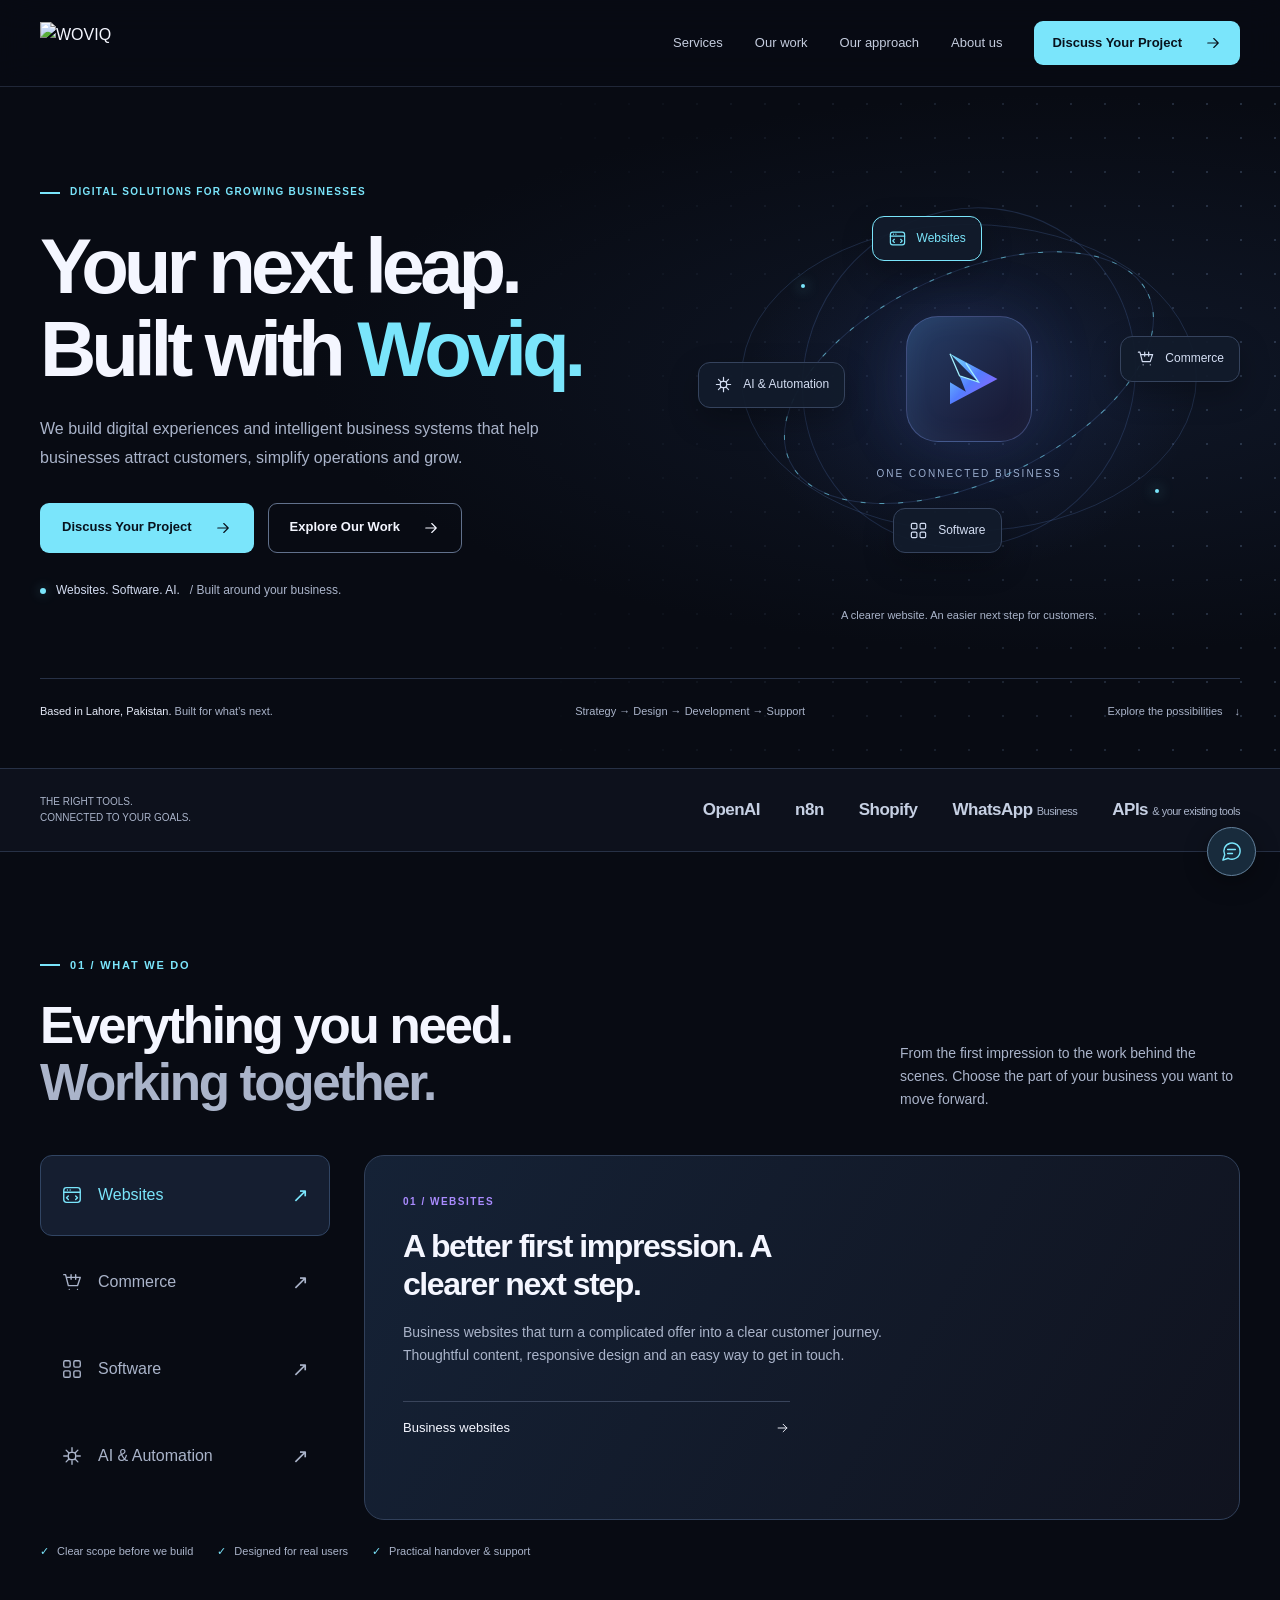
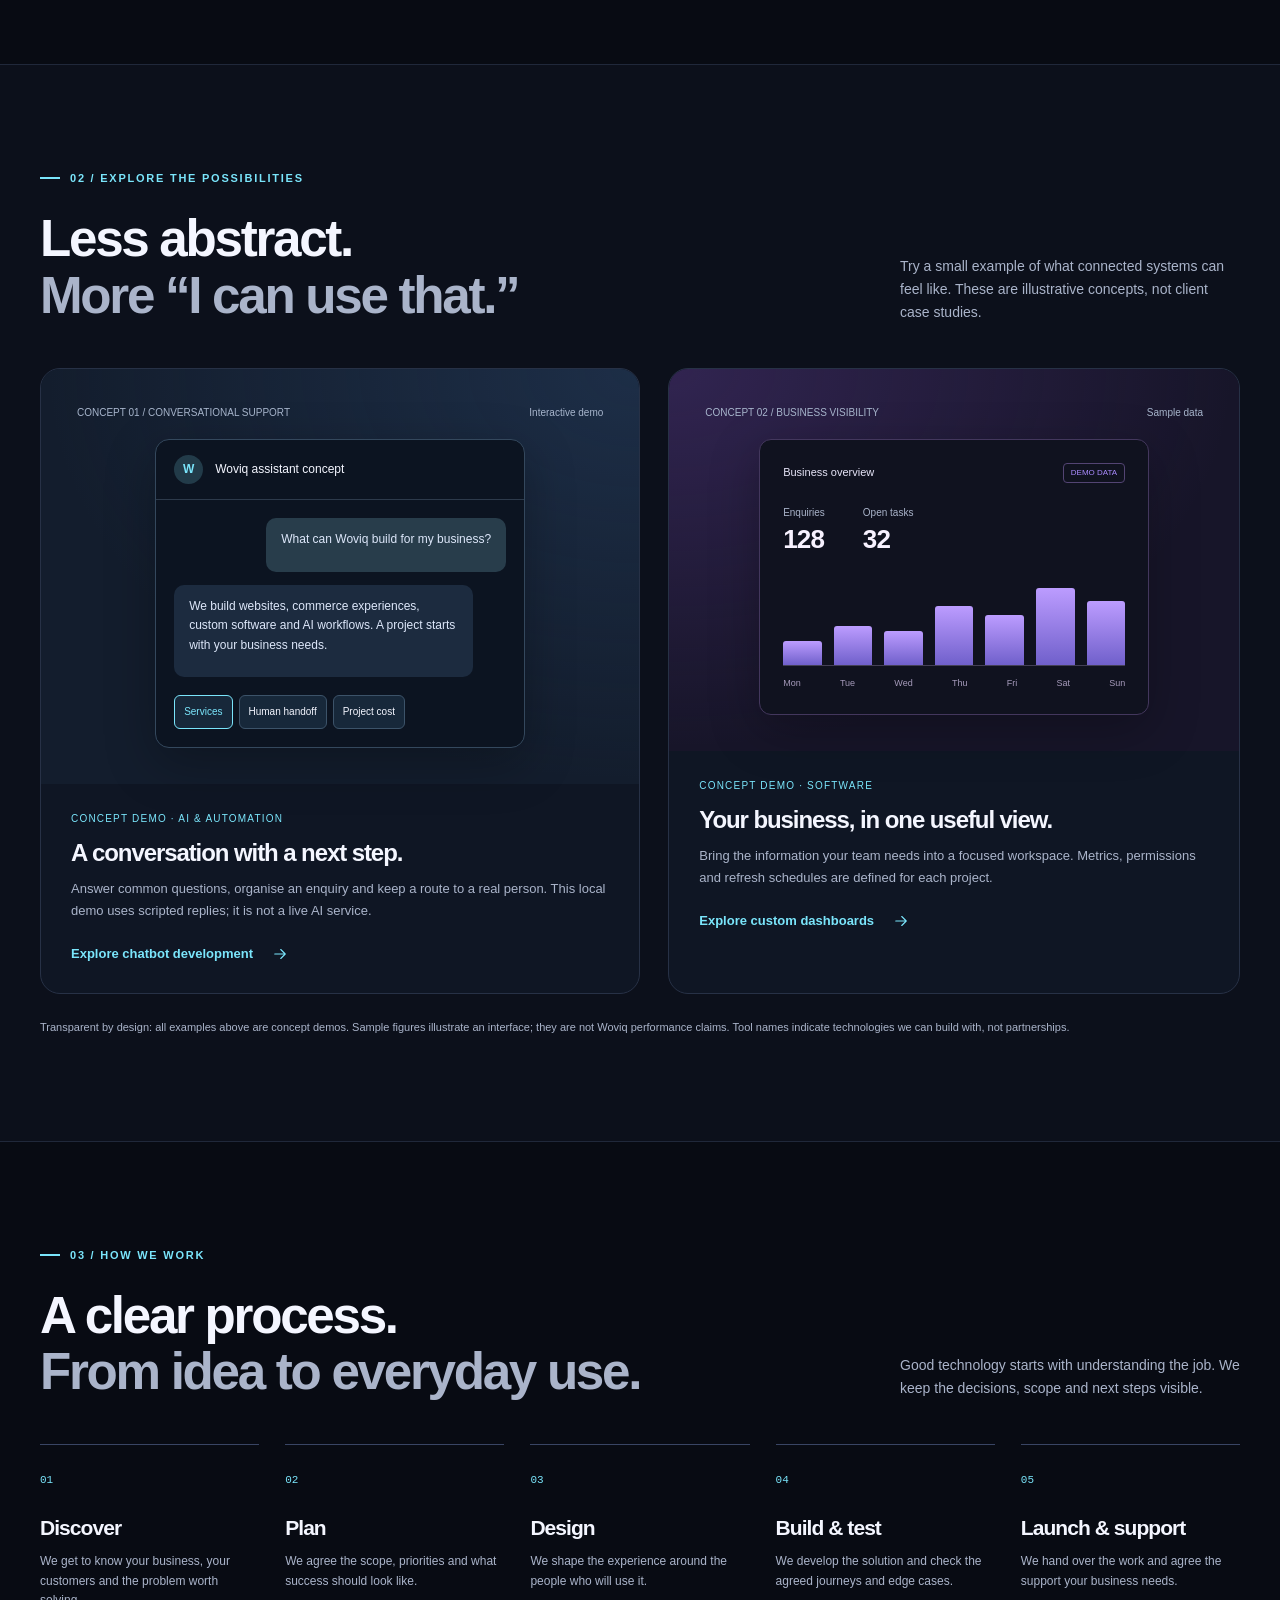
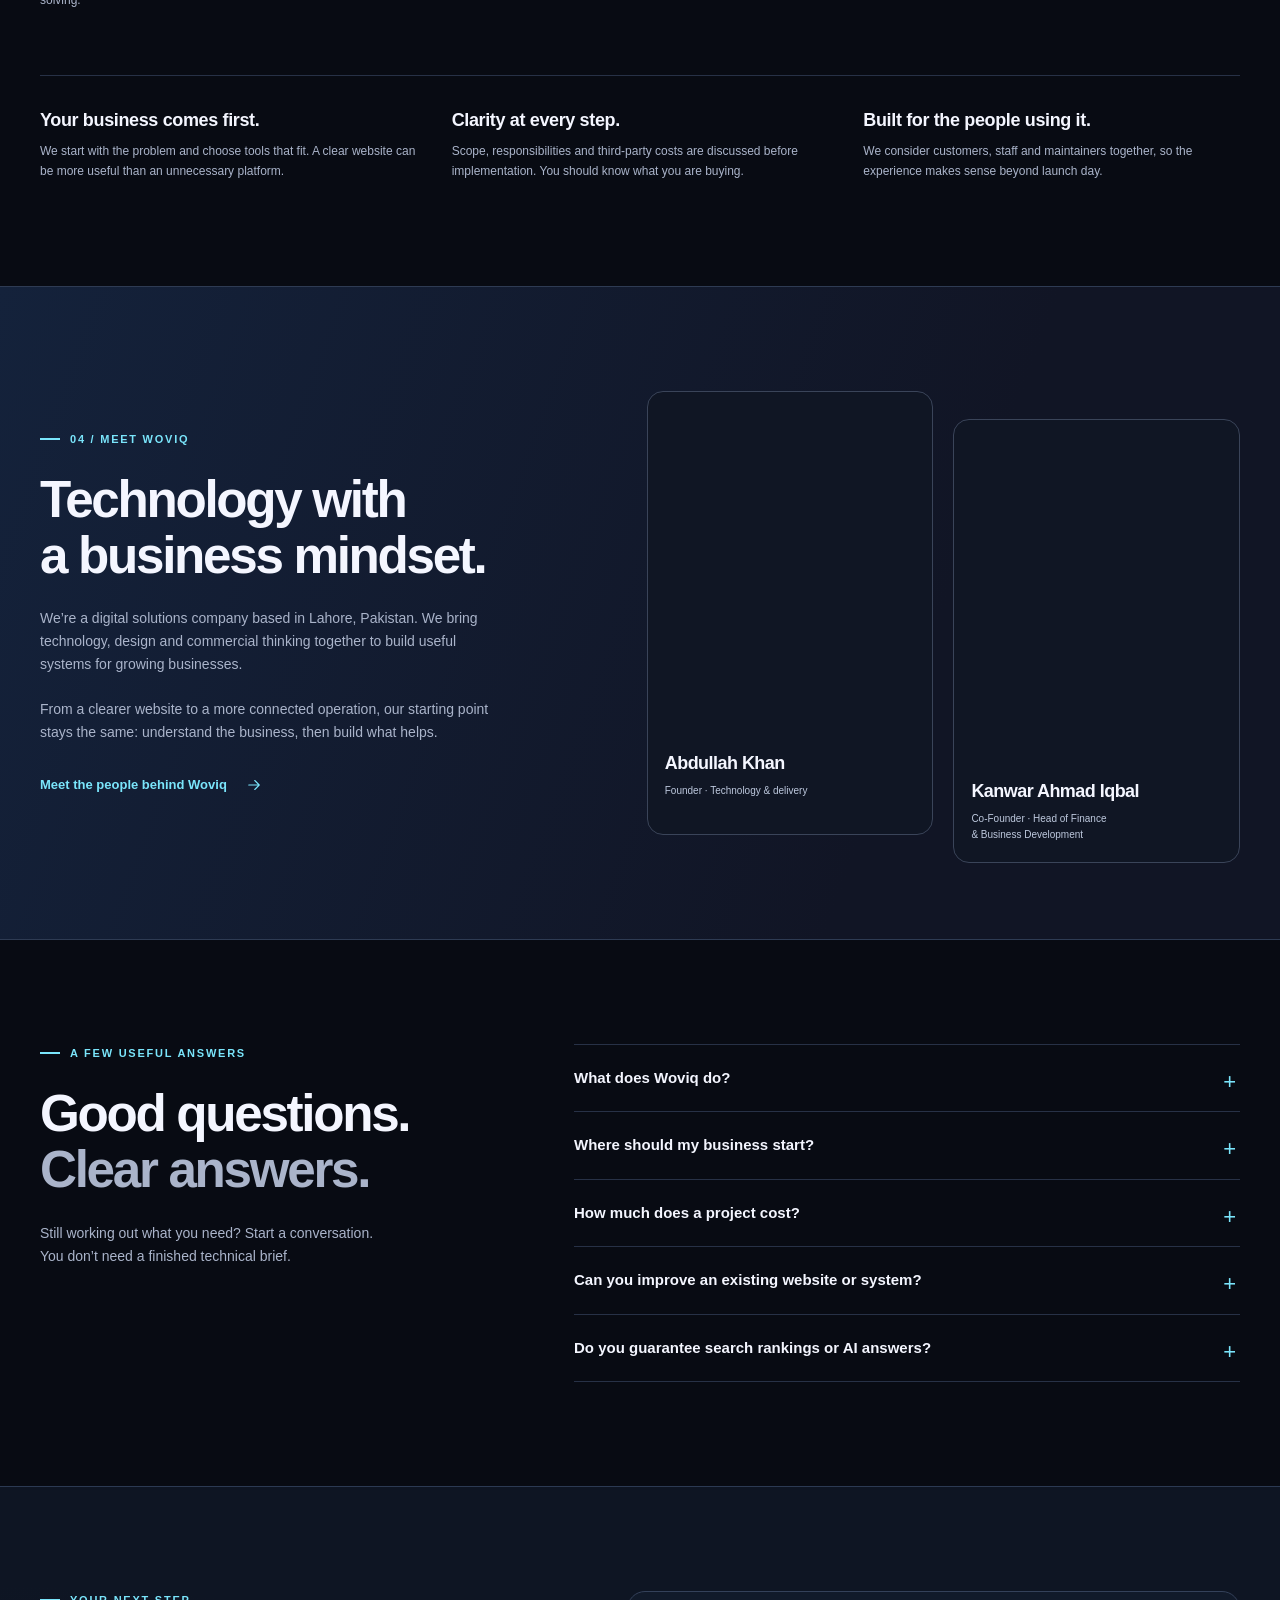
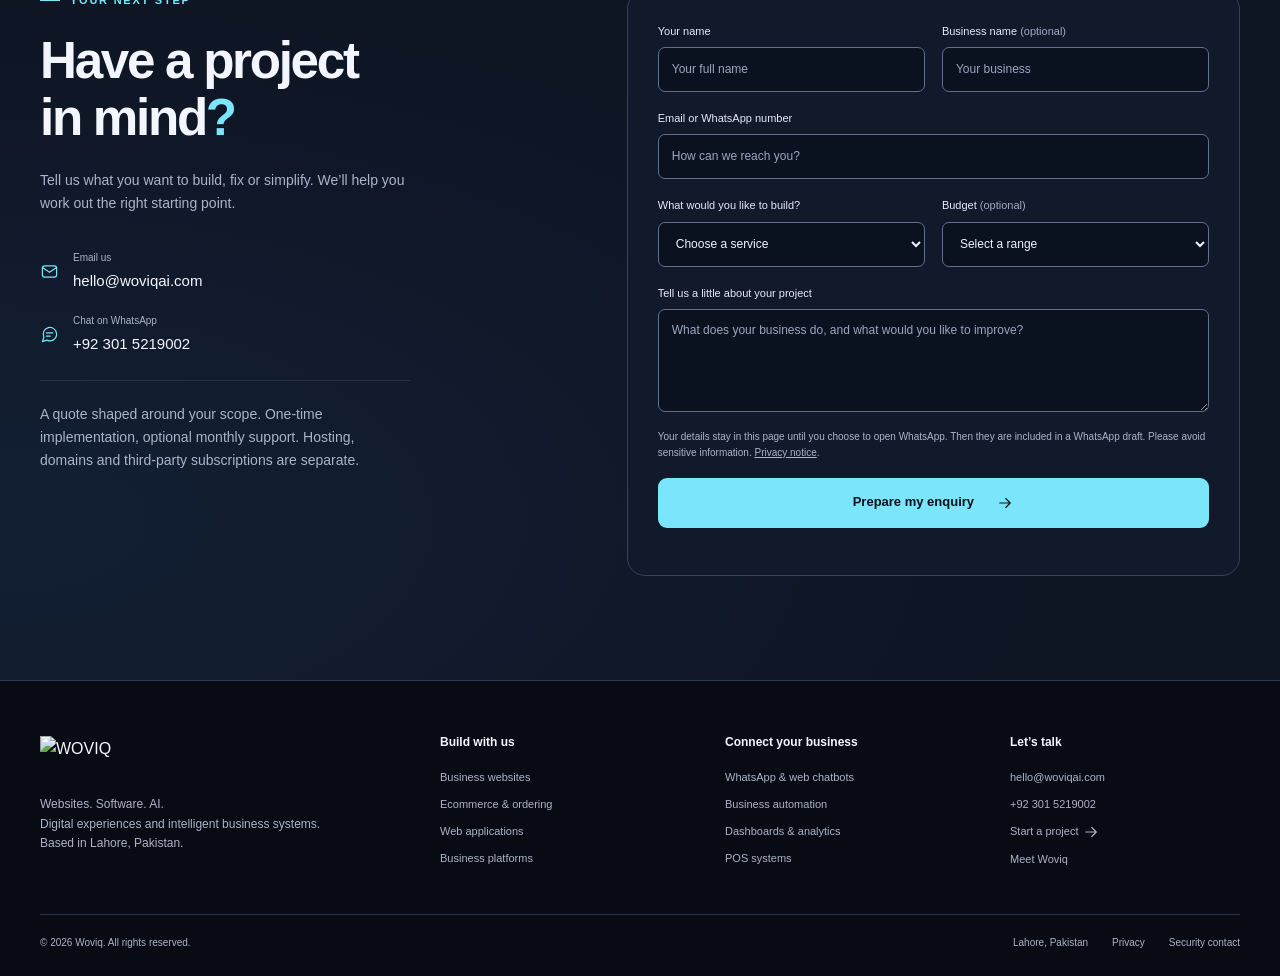
==== commit bbddf626: "Add files via upload" ====
--- a/index.html
+++ b/index.html
@@ -1,2 +1,8 @@
 <!doctype html>
-<html lang="en-PK"><head><meta charset="utf-8"><meta name="viewport" content="width=device-width,initial-scale=1"><meta http-equiv="Content-Security-Policy" content="default-src 'none'; script-src 'self' 'sha256-/A3l8jZtu+kvTV6sVySMObnEpVFUF5afQxCB7emAD5c='; style-src 'self'; img-src 'self'; font-src 'self'; connect-src 'none'; object-src 'none'; base-uri 'none'; form-action 'none'; upgrade-insecure-requests"><meta name="referrer" content="strict-origin-when-cross-origin"><title>Privacy Notice | Woviq</title><meta name="description" content="How Woviq’s website handles enquiry drafts, WhatsApp contact, email, hosting and analytics. Read the privacy notice before sharing project details."><meta name="robots" content="index,follow,max-image-preview:large"><link rel="canonical" href="https://woviqai.com/privacy/"><meta property="og:type" content="website"><meta property="og:site_name" content="Woviq"><meta property="og:locale" content="en_PK"><meta property="og:title" content="Privacy Notice | Woviq"><meta property="og:description" content="How Woviq’s website handles enquiry drafts, WhatsApp contact, email, hosting and analytics. Read the privacy notice before sharing project details."><meta property="og:url" content="https://woviqai.com/privacy/"><meta property="og:image" content="https://woviqai.com/images/og-woviq.png"><meta property="og:image:width" content="1200"><meta property="og:image:height" content="630"><meta property="og:image:alt" content="Woviq — Websites. Software. AI."><meta name="twitter:card" content="summary_large_image"><meta name="twitter:title" content="Privacy Notice | Woviq"><meta name="twitter:description" content="How Woviq’s website handles enquiry drafts, WhatsApp contact, email, hosting and analytics. Read the privacy notice before sharing project details."><meta name="twitter:image" content="https://woviqai.com/images/og-woviq.png"><meta name="theme-color" content="#080b13"><link rel="icon" href="/favicon.svg" type="image/svg+xml"><link rel="icon" href="/favicon.ico" sizes="any"><link rel="apple-touch-icon" href="/images/apple-touch-icon.png"><link rel="manifest" href="/site.webmanifest"><link rel="stylesheet" href="/style.css"><script type="application/ld+json">{"@context":"https://schema.org","@graph":[{"@type":"Organization","@id":"https://woviqai.com/#organization","name":"Woviq","url":"https://woviqai.com/","logo":"https://woviqai.com/images/woviq-logo.svg","email":"hello@woviqai.com","telephone":"+923015219002","description":"Woviq is a digital solutions company based in Lahore, Pakistan, building websites, commerce experiences, software and AI automation."},{"@type":"BreadcrumbList","itemListElement":[{"@type":"ListItem","position":1,"name":"Home","item":"https://woviqai.com/"},{"@type":"ListItem","position":2,"name":"Privacy","item":"https://woviqai.com/privacy/"}]}]}</script><script src="/script.js" defer></script></head><body><a class="skip" href="#main">Skip to content</a><header class="site-header"><div class="wrap nav"><a class="brand" href="/" aria-label="Woviq home"><img src="/images/woviq-logo.svg" width="155" height="42" alt="WOVIQ"></a><button class="menu-toggle" type="button" aria-expanded="false" aria-controls="main-navigation" hidden>Menu</button><nav id="main-navigation" class="desktop-menu" aria-label="Main navigation"><a href="/#services">Services</a><a href="/#work">Our work</a><a href="/#approach">Our approach</a><a href="/about/">About us</a><a class="button" href="/contact/" data-cta>Discuss Your Project <svg class="arrow" viewBox="0 0 24 24" fill="none" stroke="currentColor" stroke-width="1.5" stroke-linecap="round" stroke-linejoin="round" aria-hidden="true"><path d="M5 12h14M13 6l6 6-6 6"/></svg></a></nav></div></header><main id="main"><section class="page-hero"><div class="wrap"><nav aria-label="Breadcrumb"><ol class="breadcrumb"><li><a href="/">Home</a></li><li><a href=/privacy/>Privacy</a></li></ol></nav><h1>Privacy, clearly.</h1><p class="lead">How this website handles enquiries and information.</p><p class="small">Last updated: 25 October 2026</p></div></section><section class="section"><div class="wrap text-page"><h2>Who to contact</h2><p>Woviq is based in Lahore, Pakistan. For privacy questions or a request about an enquiry, email <a href="mailto:hello@woviqai.com">hello@woviqai.com</a>.</p><h2>The enquiry builder</h2><p>The builder runs in your browser. It uses your name, contact details, service selection, project description and any optional business or budget information to prepare a message. It does not send those fields to a Woviq form server. Opening WhatsApp places that information in a WhatsApp draft; the URL containing the draft may be processed by WhatsApp and appear in browser history. You must press Send in WhatsApp for us to receive the message.</p><p>Please do not include passwords, payment details, medical records or other sensitive information. If you leave the page, the website does not save the form in local storage. Your browser may retain entries through its own features.</p><h2>When you contact us</h2><p>If you send us a WhatsApp message or email, we receive the information included in that message and use it to discuss your project, respond to your questions and manage the resulting business conversation. We may need to retain relevant correspondence for project delivery, business records or legal requirements. Ask us about access, correction or deletion by email; applicable obligations may limit what can be removed.</p><h2>Hosting and third-party services</h2><p>This website is designed for GitHub Pages. Hosting providers may process technical request information such as IP addresses and browser details under their own terms. WhatsApp and your email provider handle information when you use their services. Their privacy policies apply to those interactions.</p><h2>Cookies and analytics</h2><p>This version contains no advertising scripts, analytics SDKs, embedded chat service or third-party font requests. It does not set cookies or use local storage. Basic interaction hooks are present for a future analytics integration but do not transmit information. This notice must be updated before analytics or other data services are added.</p><h2>Changes to this notice</h2><p>If the website’s data handling changes, this page should be updated and its date revised. Contact us if you need clarification before sharing project information.</p></div></section></main><footer class="footer"><div class="wrap"><div class="footer-grid"><div class="footer-brand"><a class="brand" href="/" aria-label="Woviq home"><img src="/images/woviq-logo.svg" width="155" height="42" alt="WOVIQ" loading="lazy"></a><p>Websites. Software. AI.<br>Digital experiences and intelligent business systems. Based in Lahore, Pakistan.</p></div><div><h3>Build with us</h3><ul><li><a href="/services/business-websites/">Business websites</a></li><li><a href="/services/ecommerce-online-ordering/">Ecommerce & ordering</a></li><li><a href="/services/web-applications/">Web applications</a></li><li><a href="/services/business-platforms/">Business platforms</a></li></ul></div><div><h3>Connect your business</h3><ul><li><a href="/services/ai-chatbots/">WhatsApp & web chatbots</a></li><li><a href="/services/business-automation/">Business automation</a></li><li><a href="/services/dashboards-analytics/">Dashboards & analytics</a></li><li><a href="/services/pos-systems/">POS systems</a></li></ul></div><div><h3>Let’s talk</h3><ul><li><a href="mailto:hello@woviqai.com">hello@woviqai.com</a></li><li><a href="https://wa.me/923015219002" target="_blank" rel="noopener noreferrer">+92 301 5219002</a></li><li><a href="/contact/">Start a project <svg class="arrow" viewBox="0 0 24 24" fill="none" stroke="currentColor" stroke-width="1.5" stroke-linecap="round" stroke-linejoin="round" aria-hidden="true"><path d="M5 12h14M13 6l6 6-6 6"/></svg></a></li><li><a href="/about/">Meet Woviq</a></li></ul></div></div><div class="footer-bottom"><span>© 2026 Woviq. All rights reserved.</span><div><span>Lahore, Pakistan</span><a href="/privacy/">Privacy</a><a href="/.well-known/security.txt">Security contact</a></div></div></div></footer><a class="floating-contact" href="https://wa.me/923015219002" target="_blank" rel="noopener noreferrer" aria-label="Chat with Woviq on WhatsApp"><svg class="" viewBox="0 0 24 24" fill="none" stroke="currentColor" stroke-width="1.5" stroke-linecap="round" stroke-linejoin="round" aria-hidden="true"><path d="M21 11.5a8.5 8.5 0 0 1-12.4 7.6L3 21l1.9-5.6A8.5 8.5 0 1 1 21 11.5Z"/><path d="M8 10h8M8 14h5"/></svg></a></body></html>+<html lang="en-PK"><head><meta charset="utf-8"><meta name="viewport" content="width=device-width,initial-scale=1"><meta http-equiv="Content-Security-Policy" content="default-src 'none'; script-src 'self' 'sha256-ayFLCV0tKw5w5fIpcFw6s351beM7VPr3CiY3j5y8Xsk='; style-src 'self'; img-src 'self'; font-src 'self'; connect-src 'none'; object-src 'none'; base-uri 'none'; form-action 'none'; upgrade-insecure-requests"><meta name="referrer" content="strict-origin-when-cross-origin"><title>Woviq | Websites, Software &amp; AI Automation in Lahore</title><meta name="description" content="Woviq builds business websites, ecommerce, custom software and AI automation in Lahore, Pakistan. Discuss a practical digital solution for your business."><meta name="robots" content="index,follow,max-image-preview:large"><link rel="canonical" href="https://woviqai.com/"><meta property="og:type" content="website"><meta property="og:site_name" content="Woviq"><meta property="og:locale" content="en_PK"><meta property="og:title" content="Woviq | Websites, Software &amp; AI Automation in Lahore"><meta property="og:description" content="Woviq builds business websites, ecommerce, custom software and AI automation in Lahore, Pakistan. Discuss a practical digital solution for your business."><meta property="og:url" content="https://woviqai.com/"><meta property="og:image" content="https://woviqai.com/images/og-woviq.png"><meta property="og:image:width" content="1200"><meta property="og:image:height" content="630"><meta property="og:image:alt" content="Woviq — Websites. Software. AI."><meta name="twitter:card" content="summary_large_image"><meta name="twitter:title" content="Woviq | Websites, Software &amp; AI Automation in Lahore"><meta name="twitter:description" content="Woviq builds business websites, ecommerce, custom software and AI automation in Lahore, Pakistan. Discuss a practical digital solution for your business."><meta name="twitter:image" content="https://woviqai.com/images/og-woviq.png"><meta name="theme-color" content="#080b13"><link rel="icon" href="/favicon.svg" type="image/svg+xml"><link rel="icon" href="/favicon.ico" sizes="any"><link rel="apple-touch-icon" href="/images/apple-touch-icon.png"><link rel="manifest" href="/site.webmanifest"><link rel="stylesheet" href="/style.css"><script type="application/ld+json">{"@context":"https://schema.org","@graph":[{"@type":"Organization","@id":"https://woviqai.com/#organization","name":"Woviq","url":"https://woviqai.com/","logo":"https://woviqai.com/images/woviq-logo.svg","email":"hello@woviqai.com","telephone":"+923015219002","description":"Woviq is a digital solutions company based in Lahore, Pakistan, building websites, commerce experiences, software and AI automation."},{"@type":"WebSite","@id":"https://woviqai.com/#website","url":"https://woviqai.com/","name":"Woviq","publisher":{"@id":"https://woviqai.com/#organization"}}]}</script><script src="/script.js" defer></script></head><body><a class="skip" href="#main">Skip to content</a><header class="site-header"><div class="wrap nav"><a class="brand" href="/" aria-label="Woviq home"><img src="/images/woviq-logo.svg" width="155" height="42" alt="WOVIQ"></a><button class="menu-toggle" type="button" aria-expanded="false" aria-controls="main-navigation" hidden>Menu</button><nav id="main-navigation" class="desktop-menu" aria-label="Main navigation"><a href="/#services">Services</a><a href="/#work">Our work</a><a href="/#approach">Our approach</a><a href="/about/">About us</a><a class="button" href="/contact/" data-cta>Discuss Your Project <svg class="arrow" viewBox="0 0 24 24" fill="none" stroke="currentColor" stroke-width="1.5" stroke-linecap="round" stroke-linejoin="round" aria-hidden="true"><path d="M5 12h14M13 6l6 6-6 6"/></svg></a></nav></div></header><main id="main"><section class="hero" id="home"><div class="wrap"><div class="hero-grid"><div><span class="eyebrow">Digital solutions for growing businesses</span><h1>Your next leap.<br>Built with <span>Woviq.</span></h1><p class="lead">We build digital experiences and intelligent business systems that help businesses attract customers, simplify operations and grow.</p><div class="actions"><a class="button" href="/contact/" data-cta>Discuss Your Project <svg class="arrow" viewBox="0 0 24 24" fill="none" stroke="currentColor" stroke-width="1.5" stroke-linecap="round" stroke-linejoin="round" aria-hidden="true"><path d="M5 12h14M13 6l6 6-6 6"/></svg></a><a class="button secondary" href="#work">Explore Our Work <svg class="arrow" viewBox="0 0 24 24" fill="none" stroke="currentColor" stroke-width="1.5" stroke-linecap="round" stroke-linejoin="round" aria-hidden="true"><path d="M5 12h14M13 6l6 6-6 6"/></svg></a></div><p class="brandline"><span class="status-dot"></span>Websites. Software. AI. <span class="subtle">/ Built around your business.</span></p></div><div class="orbit-stage" aria-label="Explore how Woviq connects digital services"><svg class="orbit-lines" viewBox="0 0 500 440" aria-hidden="true"><ellipse cx="250" cy="205" rx="200" ry="105" transform="rotate(-25 250 205)"/><ellipse cx="250" cy="205" rx="165" ry="175" transform="rotate(35 250 205)"/><ellipse cx="250" cy="205" rx="230" ry="155"/><ellipse class="orbit-bright" cx="250" cy="205" rx="200" ry="105" transform="rotate(-25 250 205)"/></svg><div class="orbit-core"><svg viewBox="0 0 24 24" aria-hidden="true"><defs><linearGradient id="g" x2="1" y2="1"><stop stop-color="#7ae5fb"/><stop offset=".5" stop-color="#537dff"/><stop offset="1" stop-color="#a55bff"/></linearGradient></defs><path d="M6 4 21 12 6 20V13l5 3-2-5 6 2Z" fill="url(#g)"/><path d="m6 4 3 7 6 2-4-6" fill="none" stroke="#a3f1ff" stroke-width=".4"/></svg></div><span class="orbit-caption">ONE CONNECTED BUSINESS</span><button class="orbit-node" type="button" aria-pressed="true"><svg class="" viewBox="0 0 24 24" fill="none" stroke="currentColor" stroke-width="1.5" stroke-linecap="round" stroke-linejoin="round" aria-hidden="true"><rect x="3" y="4" width="18" height="16" rx="3"/><path d="M3 9h18M7 6.5h.01M10 6.5h.01M8 13l-2 2 2 2M16 13l2 2-2 2"/></svg>Websites</button><button class="orbit-node" type="button" aria-pressed="false"><svg class="" viewBox="0 0 24 24" fill="none" stroke="currentColor" stroke-width="1.5" stroke-linecap="round" stroke-linejoin="round" aria-hidden="true"><path d="M3 4h2l3 12h10l3-9H6M9 20h.01M18 20h.01M11 4v5M16 4v5"/></svg>Commerce</button><button class="orbit-node" type="button" aria-pressed="false"><svg class="" viewBox="0 0 24 24" fill="none" stroke="currentColor" stroke-width="1.5" stroke-linecap="round" stroke-linejoin="round" aria-hidden="true"><rect x="3" y="3" width="7" height="7" rx="1.5"/><rect x="14" y="3" width="7" height="7" rx="1.5"/><rect x="3" y="14" width="7" height="7" rx="1.5"/><rect x="14" y="14" width="7" height="7" rx="1.5"/></svg>Software</button><button class="orbit-node" type="button" aria-pressed="false"><svg class="" viewBox="0 0 24 24" fill="none" stroke="currentColor" stroke-width="1.5" stroke-linecap="round" stroke-linejoin="round" aria-hidden="true"><path d="M12 3v4M12 17v4M3 12h4M17 12h4M5.6 5.6l2.8 2.8M15.6 15.6l2.8 2.8M5.6 18.4l2.8-2.8M15.6 8.4l2.8-2.8"/><rect x="8" y="8" width="8" height="8" rx="3"/></svg>AI & Automation</button><span class="star one"></span><span class="star two"></span><p class="orbit-readout" aria-live="polite">A clearer website. An easier next step for customers.</p></div></div><div class="hero-footer"><span><b>Based in Lahore, Pakistan.</b> Built for what’s next.</span><span>Strategy → Design → Development → Support</span><a href="#services">Explore the possibilities <span aria-hidden="true">↓</span></a></div></div></section>
+<section class="tools-strip" aria-label="Tools we build with"><div class="wrap tools-inner"><p>THE RIGHT TOOLS.<br>CONNECTED TO YOUR GOALS.</p><ul class="tools-list"><li>OpenAI</li><li>n8n</li><li>Shopify</li><li>WhatsApp <small>Business</small></li><li>APIs <small>& your existing tools</small></li></ul></div></section>
+<section class="section" id="services"><div class="wrap"><div class="section-head"><div><span class="eyebrow">01 / What we do</span><h2>Everything you need.<br><span class="subtle">Working together.</span></h2></div><p>From the first impression to the work behind the scenes. Choose the part of your business you want to move forward.</p></div><div class="service-explorer"><div class="service-tabs"><button class="service-tab" id="tab-web" aria-controls="panel-web" type="button"><svg class="" viewBox="0 0 24 24" fill="none" stroke="currentColor" stroke-width="1.5" stroke-linecap="round" stroke-linejoin="round" aria-hidden="true"><rect x="3" y="4" width="18" height="16" rx="3"/><path d="M3 9h18M7 6.5h.01M10 6.5h.01M8 13l-2 2 2 2M16 13l2 2-2 2"/></svg>Websites<span class="tab-arrow" aria-hidden="true">↗</span></button><button class="service-tab" id="tab-commerce" aria-controls="panel-commerce" type="button"><svg class="" viewBox="0 0 24 24" fill="none" stroke="currentColor" stroke-width="1.5" stroke-linecap="round" stroke-linejoin="round" aria-hidden="true"><path d="M3 4h2l3 12h10l3-9H6M9 20h.01M18 20h.01M11 4v5M16 4v5"/></svg>Commerce<span class="tab-arrow" aria-hidden="true">↗</span></button><button class="service-tab" id="tab-software" aria-controls="panel-software" type="button"><svg class="" viewBox="0 0 24 24" fill="none" stroke="currentColor" stroke-width="1.5" stroke-linecap="round" stroke-linejoin="round" aria-hidden="true"><rect x="3" y="3" width="7" height="7" rx="1.5"/><rect x="14" y="3" width="7" height="7" rx="1.5"/><rect x="3" y="14" width="7" height="7" rx="1.5"/><rect x="14" y="14" width="7" height="7" rx="1.5"/></svg>Software<span class="tab-arrow" aria-hidden="true">↗</span></button><button class="service-tab" id="tab-ai" aria-controls="panel-ai" type="button"><svg class="" viewBox="0 0 24 24" fill="none" stroke="currentColor" stroke-width="1.5" stroke-linecap="round" stroke-linejoin="round" aria-hidden="true"><path d="M12 3v4M12 17v4M3 12h4M17 12h4M5.6 5.6l2.8 2.8M15.6 15.6l2.8 2.8M5.6 18.4l2.8-2.8M15.6 8.4l2.8-2.8"/><rect x="8" y="8" width="8" height="8" rx="3"/></svg>AI & Automation<span class="tab-arrow" aria-hidden="true">↗</span></button></div><div><div class="service-panel" id="panel-web" aria-labelledby="tab-web"><span class="panel-label">01 / WEBSITES</span><h3>A better first impression. A clearer next step.</h3><p>Business websites that turn a complicated offer into a clear customer journey. Thoughtful content, responsive design and an easy way to get in touch.</p><div class="service-links"><a href="/services/business-websites/">Business websites <svg class="arrow" viewBox="0 0 24 24" fill="none" stroke="currentColor" stroke-width="1.5" stroke-linecap="round" stroke-linejoin="round" aria-hidden="true"><path d="M5 12h14M13 6l6 6-6 6"/></svg></a></div></div><div class="service-panel" id="panel-commerce" aria-labelledby="tab-commerce"><span class="panel-label">02 / COMMERCE</span><h3>Make buying feel effortless.</h3><p>Bring products, orders and fulfilment together. We plan the storefront around what your customers buy and how your team delivers it.</p><div class="service-links"><a href="/services/ecommerce-online-ordering/">Ecommerce &amp; online ordering <svg class="arrow" viewBox="0 0 24 24" fill="none" stroke="currentColor" stroke-width="1.5" stroke-linecap="round" stroke-linejoin="round" aria-hidden="true"><path d="M5 12h14M13 6l6 6-6 6"/></svg></a></div></div><div class="service-panel" id="panel-software" aria-labelledby="tab-software"><span class="panel-label">03 / SOFTWARE</span><h3>Built around how your business works.</h3><p>Connect the records, decisions and everyday tasks that keep your business moving. Practical software for your team, your customers and your operations.</p><div class="service-links"><a href="/services/web-applications/">Custom web applications <svg class="arrow" viewBox="0 0 24 24" fill="none" stroke="currentColor" stroke-width="1.5" stroke-linecap="round" stroke-linejoin="round" aria-hidden="true"><path d="M5 12h14M13 6l6 6-6 6"/></svg></a><a href="/services/business-platforms/">Business platforms <svg class="arrow" viewBox="0 0 24 24" fill="none" stroke="currentColor" stroke-width="1.5" stroke-linecap="round" stroke-linejoin="round" aria-hidden="true"><path d="M5 12h14M13 6l6 6-6 6"/></svg></a><a href="/services/dashboards-analytics/">Dashboards &amp; analytics <svg class="arrow" viewBox="0 0 24 24" fill="none" stroke="currentColor" stroke-width="1.5" stroke-linecap="round" stroke-linejoin="round" aria-hidden="true"><path d="M5 12h14M13 6l6 6-6 6"/></svg></a><a href="/services/pos-systems/">POS systems <svg class="arrow" viewBox="0 0 24 24" fill="none" stroke="currentColor" stroke-width="1.5" stroke-linecap="round" stroke-linejoin="round" aria-hidden="true"><path d="M5 12h14M13 6l6 6-6 6"/></svg></a></div></div><div class="service-panel" id="panel-ai" aria-labelledby="tab-ai"><span class="panel-label">04 / AI & AUTOMATION</span><h3>Less repetition. More room to move.</h3><p>Give repeated questions and routine tasks a defined workflow. Connect your tools, organise enquiries and keep people involved where judgement matters.</p><div class="service-links"><a href="/services/ai-chatbots/">WhatsApp &amp; web chatbots <svg class="arrow" viewBox="0 0 24 24" fill="none" stroke="currentColor" stroke-width="1.5" stroke-linecap="round" stroke-linejoin="round" aria-hidden="true"><path d="M5 12h14M13 6l6 6-6 6"/></svg></a><a href="/services/business-automation/">Business automation <svg class="arrow" viewBox="0 0 24 24" fill="none" stroke="currentColor" stroke-width="1.5" stroke-linecap="round" stroke-linejoin="round" aria-hidden="true"><path d="M5 12h14M13 6l6 6-6 6"/></svg></a></div></div></div></div><div class="promise-row"><span>Clear scope before we build</span><span>Designed for real users</span><span>Practical handover & support</span></div></div></section>
+<section class="section work" id="work"><div class="wrap"><div class="section-head"><div><span class="eyebrow">02 / Explore the possibilities</span><h2>Less abstract.<br><span class="subtle">More “I can use that.”</span></h2></div><p>Try a small example of what connected systems can feel like. These are illustrative concepts, not client case studies.</p></div><div class="work-grid"><article class="work-card"><div class="work-visual"><div class="work-topline"><span>CONCEPT 01 / CONVERSATIONAL SUPPORT</span><span>Interactive demo</span></div><div class="sample-chat"><div class="chat-title"><span class="chat-avatar">W</span><span>Woviq assistant concept</span></div><div class="chat-bubbles"><p class="bubble outgoing" id="demo-question">What can Woviq build for my business?</p><p class="bubble" id="demo-answer" aria-live="polite">We build websites, commerce experiences, custom software and AI workflows. A project starts with your business needs.</p></div><div class="demo-controls" aria-label="Try a sample question"><button type="button" data-demo="services" aria-pressed="true">Services</button><button type="button" data-demo="handoff" aria-pressed="false">Human handoff</button><button type="button" data-demo="scope" aria-pressed="false">Project cost</button></div></div></div><div class="work-body"><span class="label">CONCEPT DEMO · AI & AUTOMATION</span><h3>A conversation with a next step.</h3><p>Answer common questions, organise an enquiry and keep a route to a real person. This local demo uses scripted replies; it is not a live AI service.</p><a class="text-link" href="/services/ai-chatbots/">Explore chatbot development <svg class="arrow" viewBox="0 0 24 24" fill="none" stroke="currentColor" stroke-width="1.5" stroke-linecap="round" stroke-linejoin="round" aria-hidden="true"><path d="M5 12h14M13 6l6 6-6 6"/></svg></a></div></article><article class="work-card"><div class="work-visual purple"><div class="work-topline"><span>CONCEPT 02 / BUSINESS VISIBILITY</span><span>Sample data</span></div><div class="dashboard" role="img" aria-label="Illustrative dashboard with 128 enquiries and 32 open tasks; sample data only"><div class="dash-head">Business overview <span>DEMO DATA</span></div><div class="dash-metrics"><p>Enquiries<b>128</b></p><p>Open tasks<b>32</b></p></div><div class="bars" aria-hidden="true"><i></i><i></i><i></i><i></i><i></i><i></i><i></i></div><div class="dash-foot"><span>Mon</span><span>Tue</span><span>Wed</span><span>Thu</span><span>Fri</span><span>Sat</span><span>Sun</span></div></div></div><div class="work-body"><span class="label">CONCEPT DEMO · SOFTWARE</span><h3>Your business, in one useful view.</h3><p>Bring the information your team needs into a focused workspace. Metrics, permissions and refresh schedules are defined for each project.</p><a class="text-link" href="/services/dashboards-analytics/">Explore custom dashboards <svg class="arrow" viewBox="0 0 24 24" fill="none" stroke="currentColor" stroke-width="1.5" stroke-linecap="round" stroke-linejoin="round" aria-hidden="true"><path d="M5 12h14M13 6l6 6-6 6"/></svg></a></div></article></div><p class="work-note">Transparent by design: all examples above are concept demos. Sample figures illustrate an interface; they are not Woviq performance claims. Tool names indicate technologies we can build with, not partnerships.</p></div></section>
+<section class="section" id="approach"><div class="wrap"><div class="section-head"><div><span class="eyebrow">03 / How we work</span><h2>A clear process.<br><span class="subtle">From idea to everyday use.</span></h2></div><p>Good technology starts with understanding the job. We keep the decisions, scope and next steps visible.</p></div><ol class="process"><li><span class="step-no">01</span><h3>Discover</h3><p>We get to know your business, your customers and the problem worth solving.</p></li><li><span class="step-no">02</span><h3>Plan</h3><p>We agree the scope, priorities and what success should look like.</p></li><li><span class="step-no">03</span><h3>Design</h3><p>We shape the experience around the people who will use it.</p></li><li><span class="step-no">04</span><h3>Build & test</h3><p>We develop the solution and check the agreed journeys and edge cases.</p></li><li><span class="step-no">05</span><h3>Launch & support</h3><p>We hand over the work and agree the support your business needs.</p></li></ol><div class="principles"><article><h3>Your business comes first.</h3><p>We start with the problem and choose tools that fit. A clear website can be more useful than an unnecessary platform.</p></article><article><h3>Clarity at every step.</h3><p>Scope, responsibilities and third-party costs are discussed before implementation. You should know what you are buying.</p></article><article><h3>Built for the people using it.</h3><p>We consider customers, staff and maintainers together, so the experience makes sense beyond launch day.</p></article></div></div></section>
+<section class="section about-band" id="about"><div class="wrap about-grid"><div class="about-copy"><span class="eyebrow">04 / Meet Woviq</span><h2>Technology with<br>a business mindset.</h2><p>We’re a digital solutions company based in Lahore, Pakistan. We bring technology, design and commercial thinking together to build useful systems for growing businesses.</p><p>From a clearer website to a more connected operation, our starting point stays the same: understand the business, then build what helps.</p><div class="actions"><a class="text-link" href="/about/">Meet the people behind Woviq <svg class="arrow" viewBox="0 0 24 24" fill="none" stroke="currentColor" stroke-width="1.5" stroke-linecap="round" stroke-linejoin="round" aria-hidden="true"><path d="M5 12h14M13 6l6 6-6 6"/></svg></a></div></div><div class="portraits "><figure class="portrait" id="abdullah-khan"><img src="/images/abdullah-khan.webp" width="598" height="900" alt="Abdullah Khan, Founder of Woviq" loading="lazy"><figcaption><h3>Abdullah Khan</h3><p>Founder · Technology & delivery</p></figcaption></figure><figure class="portrait" id="kanwar-ahmad-iqbal"><img src="/images/kanwar-ahmad.webp" width="720" height="900" alt="Kanwar Ahmad Iqbal, Co-Founder of Woviq" loading="lazy"><figcaption><h3>Kanwar Ahmad Iqbal</h3><p>Co-Founder · Head of Finance<br>& Business Development</p></figcaption></figure></div></div></section>
+<section class="section"><div class="wrap faq-grid"><div class="faq-intro"><span class="eyebrow">A few useful answers</span><h2>Good questions.<br><span class="subtle">Clear answers.</span></h2><p>Still working out what you need? Start a conversation. You don’t need a finished technical brief.</p></div><div class="faq-list"><details><summary>What does Woviq do?</summary><p>Woviq is a digital solutions company based in Lahore, Pakistan. We build business websites, ecommerce experiences, custom software, dashboards, POS systems, chatbots and workflow automations.</p></details><details><summary>Where should my business start?</summary><p>Start with the problem that creates the most friction for customers or staff. Tell us what is happening today and what should improve. We can then discuss a focused scope before recommending a tool.</p></details><details><summary>How much does a project cost?</summary><p>We quote after understanding the scope. The model is a one-time implementation fee plus optional monthly support. Domains, hosting, software subscriptions and third-party usage are separate and identified during scoping.</p></details><details><summary>Can you improve an existing website or system?</summary><p>Yes. We review the existing setup, available access and technical constraints before proposing changes. Where a system cannot be extended reliably, we explain the options before any rebuild is agreed.</p></details><details><summary>Do you guarantee search rankings or AI answers?</summary><p>No. We build search foundations and useful, accessible content. Search rankings, AI-search inclusion, sales and perfect chatbot answers cannot be guaranteed.</p></details></div></div></section><section class="section contact-band" id="contact"><div class="wrap contact-grid"><div class="contact-copy"><span class="eyebrow">Your next step</span><h2>Have a project<br>in mind<span class="accent">?</span></h2><p>Tell us what you want to build, fix or simplify. We’ll help you work out the right starting point.</p><div class="contact-methods"><a href="mailto:hello@woviqai.com"><svg class="" viewBox="0 0 24 24" fill="none" stroke="currentColor" stroke-width="1.5" stroke-linecap="round" stroke-linejoin="round" aria-hidden="true"><rect x="3" y="5" width="18" height="14" rx="3"/><path d="m3 7 9 6 9-6"/></svg><span><small>Email us</small>hello@woviqai.com</span></a><a href="https://wa.me/923015219002" target="_blank" rel="noopener noreferrer"><svg class="" viewBox="0 0 24 24" fill="none" stroke="currentColor" stroke-width="1.5" stroke-linecap="round" stroke-linejoin="round" aria-hidden="true"><path d="M21 11.5a8.5 8.5 0 0 1-12.4 7.6L3 21l1.9-5.6A8.5 8.5 0 1 1 21 11.5Z"/><path d="M8 10h8M8 14h5"/></svg><span><small>Chat on WhatsApp</small>+92 301 5219002</span></a></div><p class="quote-note">A quote shaped around your scope. One-time implementation, optional monthly support. Hosting, domains and third-party subscriptions are separate.</p></div><form class="enquiry-form" action="https://wa.me/923015219002" method="get"><div class="field"><label for="name">Your name</label><input id="name" name="name" autocomplete="name" maxlength="100" placeholder="Your full name" required></div><div class="field"><label for="business">Business name <span>(optional)</span></label><input id="business" name="business" autocomplete="organization" maxlength="150" placeholder="Your business"></div><div class="field full"><label for="reply-contact">Email or WhatsApp number</label><input id="reply-contact" name="contact" autocomplete="off" maxlength="150" placeholder="How can we reach you?" required></div><div class="field"><label for="service">What would you like to build?</label><select id="service" name="service" required><option value="">Choose a service</option><option>Business websites</option><option>Ecommerce &amp; online ordering</option><option>Custom web applications</option><option>Business platforms</option><option>Dashboards &amp; analytics</option><option>POS systems</option><option>WhatsApp &amp; web chatbots</option><option>Business automation</option><option>Help me choose</option></select></div><div class="field"><label for="budget">Budget <span>(optional)</span></label><select id="budget" name="budget"><option value="">Select a range</option><option>Let’s discuss the scope first</option><option>Under PKR 100,000</option><option>PKR 100,000–300,000</option><option>PKR 300,000–1,000,000</option><option>Above PKR 1,000,000</option></select></div><div class="field full"><label for="details">Tell us a little about your project</label><textarea id="details" name="details" rows="4" minlength="15" maxlength="1800" placeholder="What does your business do, and what would you like to improve?" required></textarea></div><p class="small full">Your details stay in this page until you choose to open WhatsApp. Then they are included in a WhatsApp draft. Please avoid sensitive information. <a href="/privacy/">Privacy notice</a>.</p><button class="button full" type="submit">Prepare my enquiry <svg class="arrow" viewBox="0 0 24 24" fill="none" stroke="currentColor" stroke-width="1.5" stroke-linecap="round" stroke-linejoin="round" aria-hidden="true"><path d="M5 12h14M13 6l6 6-6 6"/></svg></button><p class="form-status full" role="status" aria-live="polite"></p><div class="review-message full" tabindex="-1" hidden><h3>Review your message</h3><pre class="message-preview"></pre><a class="button send-whatsapp" target="_blank" rel="noopener noreferrer">Open WhatsApp to send <svg class="arrow" viewBox="0 0 24 24" fill="none" stroke="currentColor" stroke-width="1.5" stroke-linecap="round" stroke-linejoin="round" aria-hidden="true"><path d="M5 12h14M13 6l6 6-6 6"/></svg></a><p class="small">You’ll still need to press Send in WhatsApp.</p></div><noscript class="full"><p class="no-js-note">The message builder needs JavaScript. <a href="https://wa.me/923015219002">Contact us directly on WhatsApp</a> or email hello@woviqai.com.</p></noscript></form></div></section></main><footer class="footer"><div class="wrap"><div class="footer-grid"><div class="footer-brand"><a class="brand" href="/" aria-label="Woviq home"><img src="/images/woviq-logo.svg" width="155" height="42" alt="WOVIQ" loading="lazy"></a><p>Websites. Software. AI.<br>Digital experiences and intelligent business systems. Based in Lahore, Pakistan.</p></div><div><h3>Build with us</h3><ul><li><a href="/services/business-websites/">Business websites</a></li><li><a href="/services/ecommerce-online-ordering/">Ecommerce & ordering</a></li><li><a href="/services/web-applications/">Web applications</a></li><li><a href="/services/business-platforms/">Business platforms</a></li></ul></div><div><h3>Connect your business</h3><ul><li><a href="/services/ai-chatbots/">WhatsApp & web chatbots</a></li><li><a href="/services/business-automation/">Business automation</a></li><li><a href="/services/dashboards-analytics/">Dashboards & analytics</a></li><li><a href="/services/pos-systems/">POS systems</a></li></ul></div><div><h3>Let’s talk</h3><ul><li><a href="mailto:hello@woviqai.com">hello@woviqai.com</a></li><li><a href="https://wa.me/923015219002" target="_blank" rel="noopener noreferrer">+92 301 5219002</a></li><li><a href="/contact/">Start a project <svg class="arrow" viewBox="0 0 24 24" fill="none" stroke="currentColor" stroke-width="1.5" stroke-linecap="round" stroke-linejoin="round" aria-hidden="true"><path d="M5 12h14M13 6l6 6-6 6"/></svg></a></li><li><a href="/about/">Meet Woviq</a></li></ul></div></div><div class="footer-bottom"><span>© 2026 Woviq. All rights reserved.</span><div><span>Lahore, Pakistan</span><a href="/privacy/">Privacy</a><a href="/.well-known/security.txt">Security contact</a></div></div></div></footer><a class="floating-contact" href="https://wa.me/923015219002" target="_blank" rel="noopener noreferrer" aria-label="Chat with Woviq on WhatsApp"><svg class="" viewBox="0 0 24 24" fill="none" stroke="currentColor" stroke-width="1.5" stroke-linecap="round" stroke-linejoin="round" aria-hidden="true"><path d="M21 11.5a8.5 8.5 0 0 1-12.4 7.6L3 21l1.9-5.6A8.5 8.5 0 1 1 21 11.5Z"/><path d="M8 10h8M8 14h5"/></svg></a></body></html>
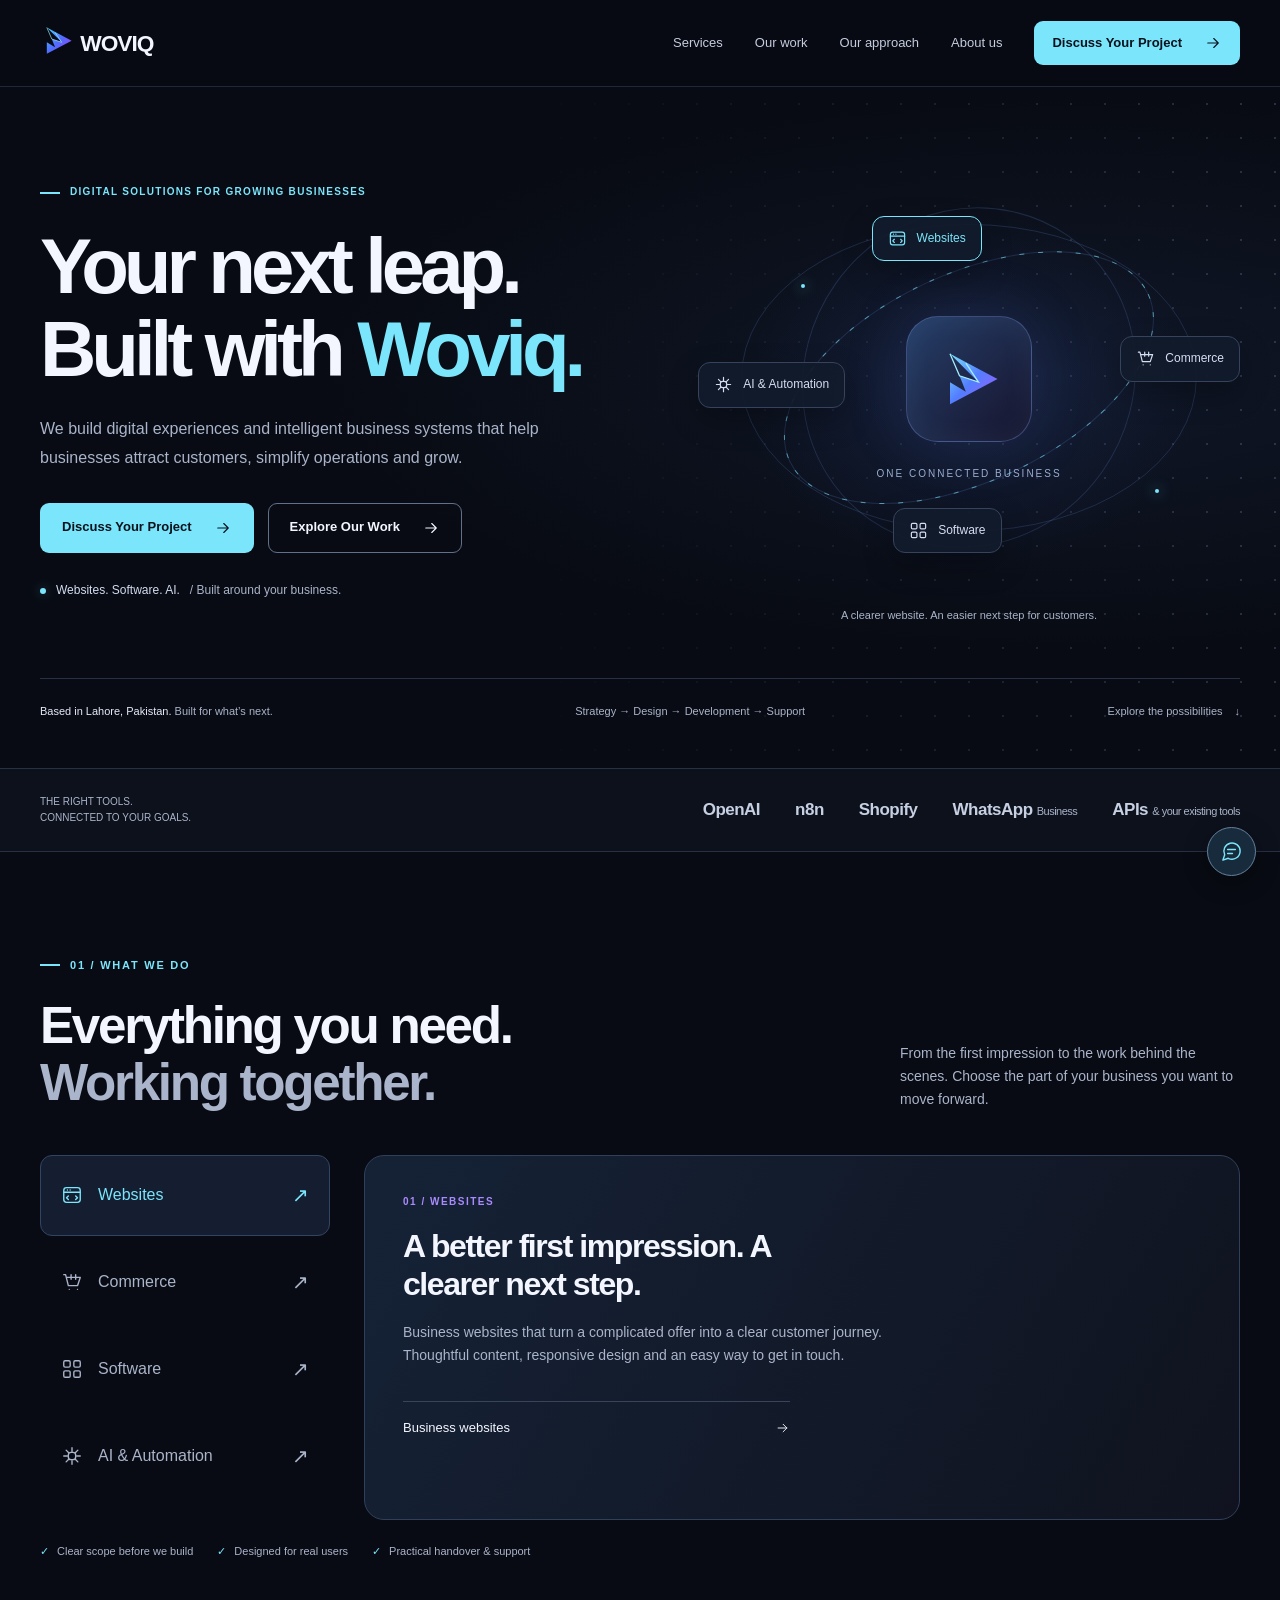
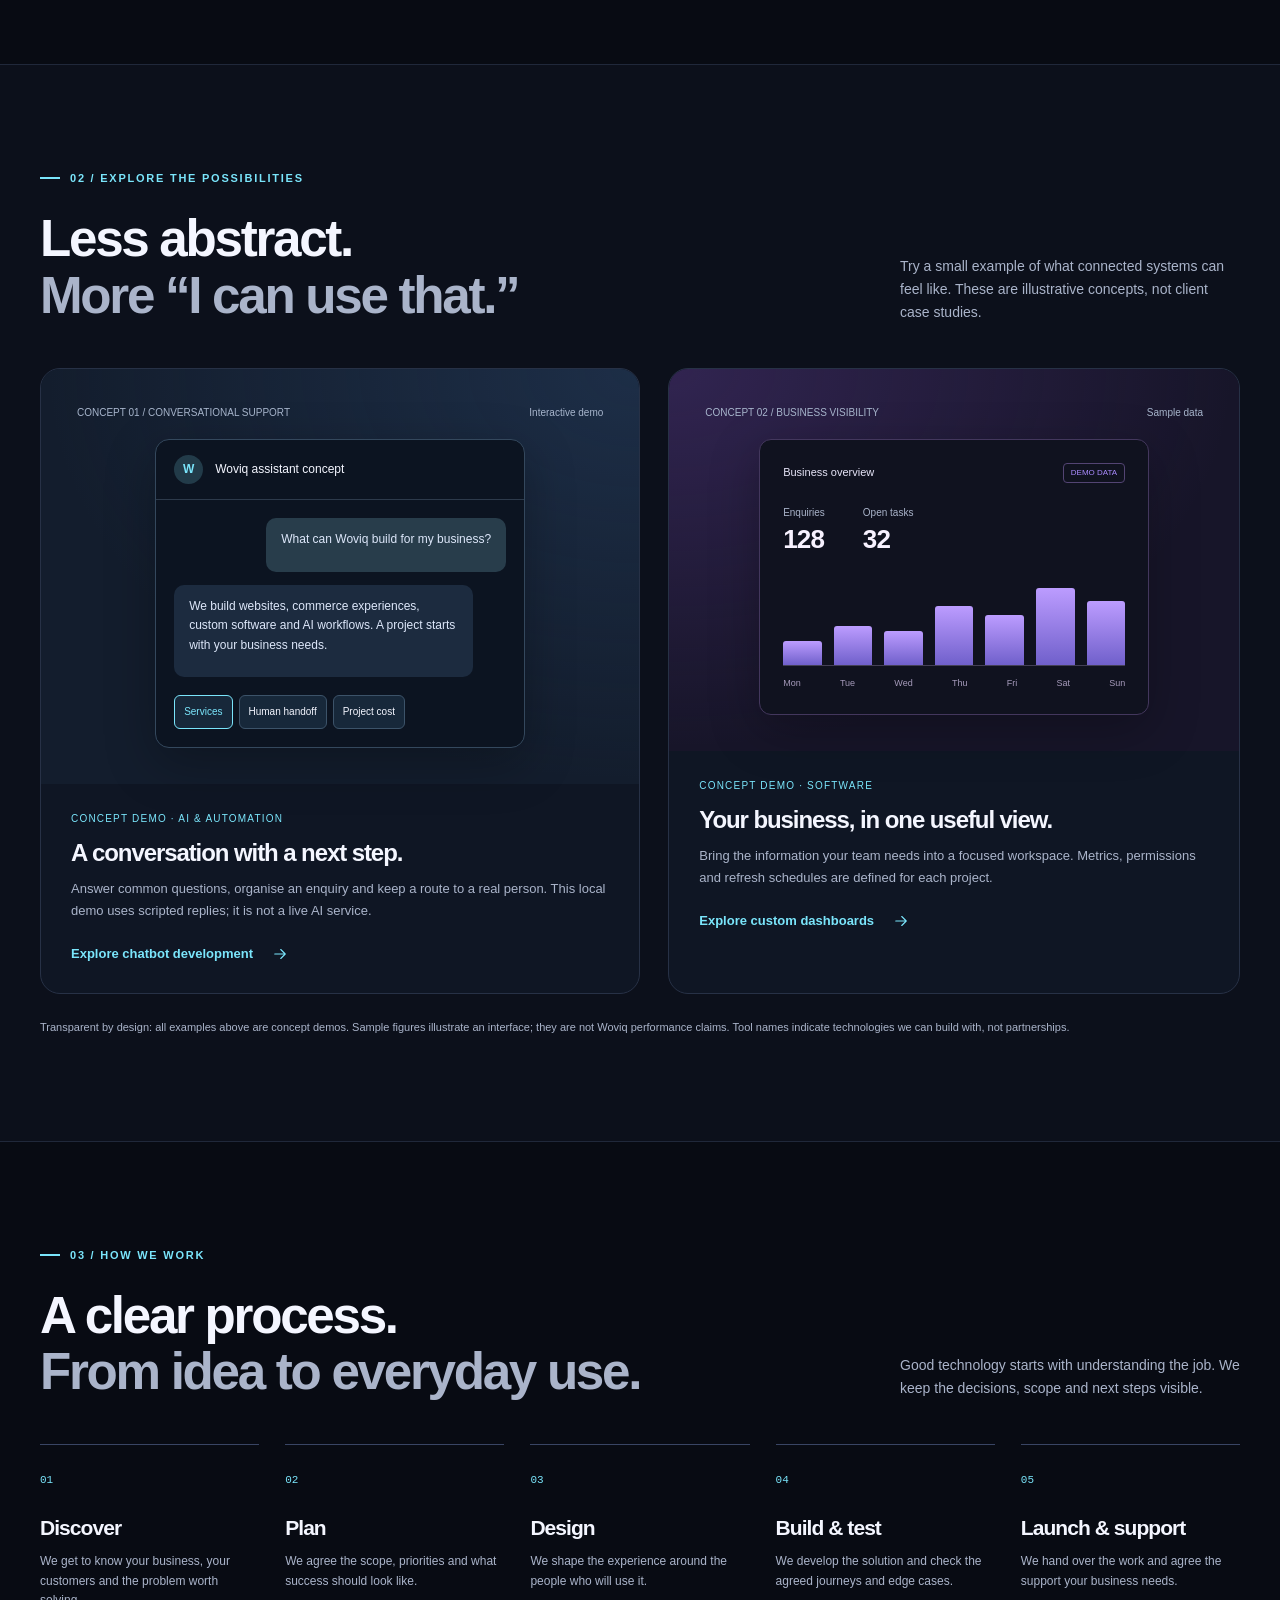
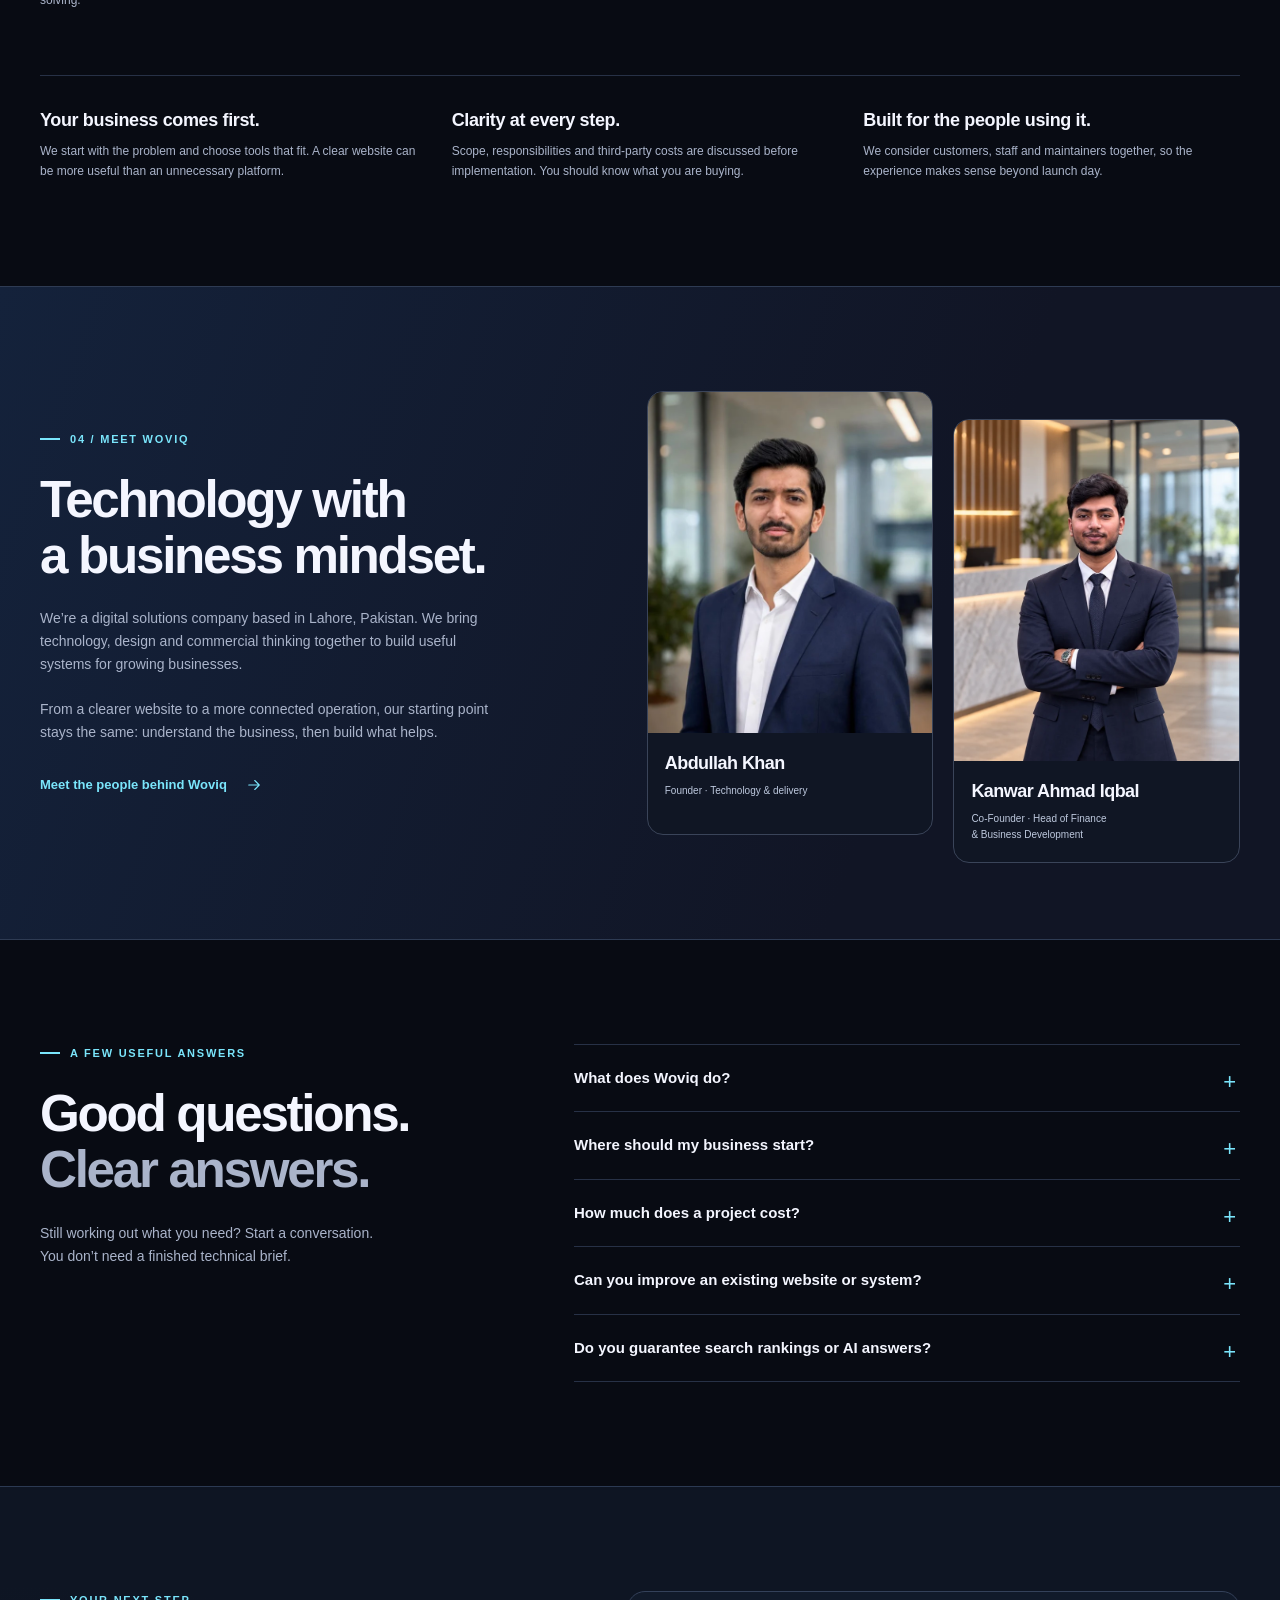
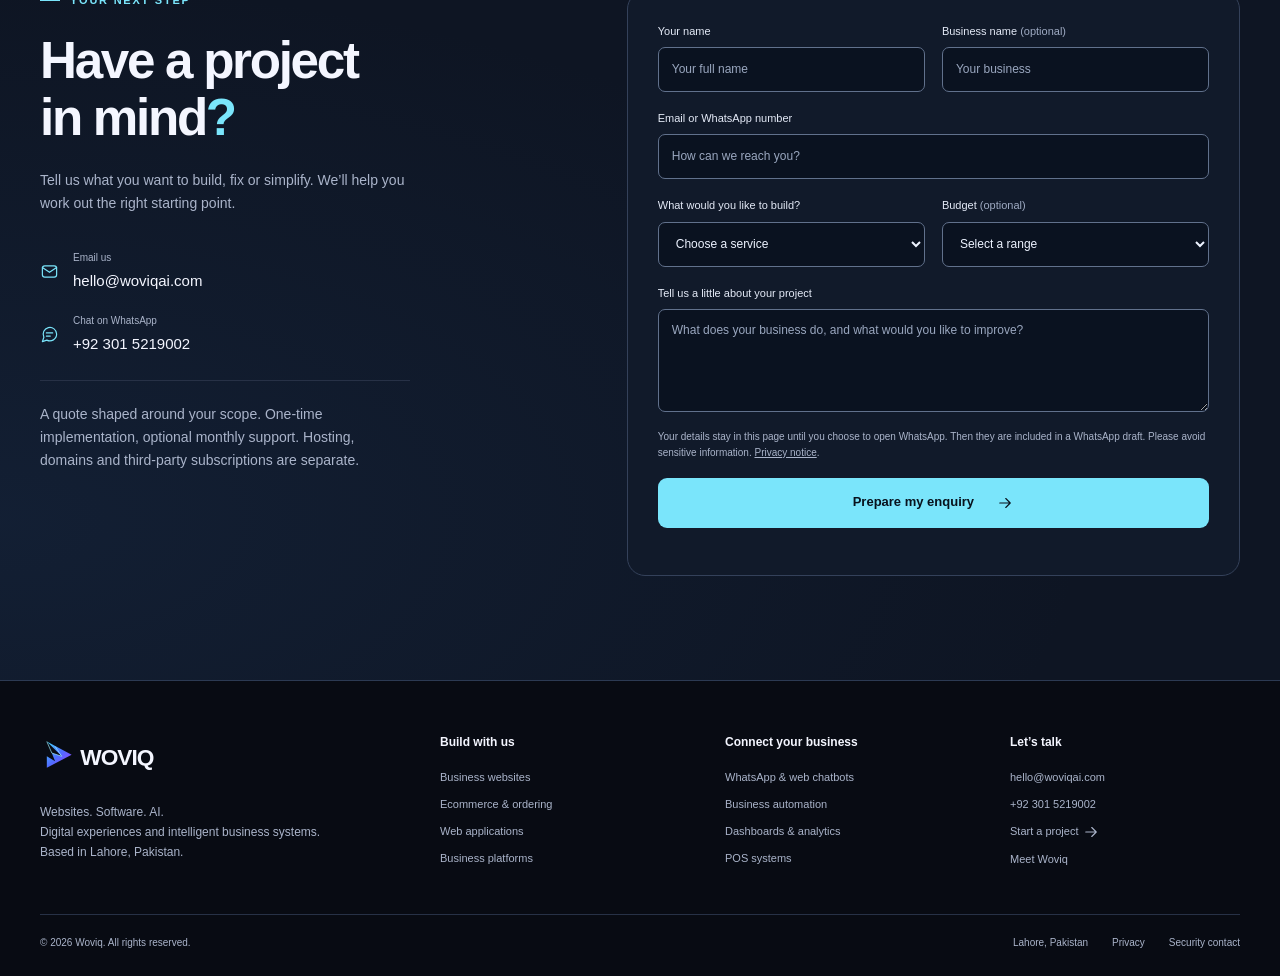
==== commit 1fb7340d: "Add files via upload" ====
--- a/index.html
+++ b/index.html
@@ -1,5 +1,7 @@
 <!doctype html>
-<html lang="en-PK"><head><meta charset="utf-8"><meta name="viewport" content="width=device-width,initial-scale=1"><meta http-equiv="Content-Security-Policy" content="default-src 'none'; script-src 'self' 'sha256-ayFLCV0tKw5w5fIpcFw6s351beM7VPr3CiY3j5y8Xsk='; style-src 'self'; img-src 'self'; font-src 'self'; connect-src 'none'; object-src 'none'; base-uri 'none'; form-action 'none'; upgrade-insecure-requests"><meta name="referrer" content="strict-origin-when-cross-origin"><title>Woviq | Websites, Software &amp; AI Automation in Lahore</title><meta name="description" content="Woviq builds business websites, ecommerce, custom software and AI automation in Lahore, Pakistan. Discuss a practical digital solution for your business."><meta name="robots" content="index,follow,max-image-preview:large"><link rel="canonical" href="https://woviqai.com/"><meta property="og:type" content="website"><meta property="og:site_name" content="Woviq"><meta property="og:locale" content="en_PK"><meta property="og:title" content="Woviq | Websites, Software &amp; AI Automation in Lahore"><meta property="og:description" content="Woviq builds business websites, ecommerce, custom software and AI automation in Lahore, Pakistan. Discuss a practical digital solution for your business."><meta property="og:url" content="https://woviqai.com/"><meta property="og:image" content="https://woviqai.com/images/og-woviq.png"><meta property="og:image:width" content="1200"><meta property="og:image:height" content="630"><meta property="og:image:alt" content="Woviq — Websites. Software. AI."><meta name="twitter:card" content="summary_large_image"><meta name="twitter:title" content="Woviq | Websites, Software &amp; AI Automation in Lahore"><meta name="twitter:description" content="Woviq builds business websites, ecommerce, custom software and AI automation in Lahore, Pakistan. Discuss a practical digital solution for your business."><meta name="twitter:image" content="https://woviqai.com/images/og-woviq.png"><meta name="theme-color" content="#080b13"><link rel="icon" href="/favicon.svg" type="image/svg+xml"><link rel="icon" href="/favicon.ico" sizes="any"><link rel="apple-touch-icon" href="/images/apple-touch-icon.png"><link rel="manifest" href="/site.webmanifest"><link rel="stylesheet" href="/style.css"><script type="application/ld+json">{"@context":"https://schema.org","@graph":[{"@type":"Organization","@id":"https://woviqai.com/#organization","name":"Woviq","url":"https://woviqai.com/","logo":"https://woviqai.com/images/woviq-logo.svg","email":"hello@woviqai.com","telephone":"+923015219002","description":"Woviq is a digital solutions company based in Lahore, Pakistan, building websites, commerce experiences, software and AI automation."},{"@type":"WebSite","@id":"https://woviqai.com/#website","url":"https://woviqai.com/","name":"Woviq","publisher":{"@id":"https://woviqai.com/#organization"}}]}</script><script src="/script.js" defer></script></head><body><a class="skip" href="#main">Skip to content</a><header class="site-header"><div class="wrap nav"><a class="brand" href="/" aria-label="Woviq home"><img src="/images/woviq-logo.svg" width="155" height="42" alt="WOVIQ"></a><button class="menu-toggle" type="button" aria-expanded="false" aria-controls="main-navigation" hidden>Menu</button><nav id="main-navigation" class="desktop-menu" aria-label="Main navigation"><a href="/#services">Services</a><a href="/#work">Our work</a><a href="/#approach">Our approach</a><a href="/about/">About us</a><a class="button" href="/contact/" data-cta>Discuss Your Project <svg class="arrow" viewBox="0 0 24 24" fill="none" stroke="currentColor" stroke-width="1.5" stroke-linecap="round" stroke-linejoin="round" aria-hidden="true"><path d="M5 12h14M13 6l6 6-6 6"/></svg></a></nav></div></header><main id="main"><section class="hero" id="home"><div class="wrap"><div class="hero-grid"><div><span class="eyebrow">Digital solutions for growing businesses</span><h1>Your next leap.<br>Built with <span>Woviq.</span></h1><p class="lead">We build digital experiences and intelligent business systems that help businesses attract customers, simplify operations and grow.</p><div class="actions"><a class="button" href="/contact/" data-cta>Discuss Your Project <svg class="arrow" viewBox="0 0 24 24" fill="none" stroke="currentColor" stroke-width="1.5" stroke-linecap="round" stroke-linejoin="round" aria-hidden="true"><path d="M5 12h14M13 6l6 6-6 6"/></svg></a><a class="button secondary" href="#work">Explore Our Work <svg class="arrow" viewBox="0 0 24 24" fill="none" stroke="currentColor" stroke-width="1.5" stroke-linecap="round" stroke-linejoin="round" aria-hidden="true"><path d="M5 12h14M13 6l6 6-6 6"/></svg></a></div><p class="brandline"><span class="status-dot"></span>Websites. Software. AI. <span class="subtle">/ Built around your business.</span></p></div><div class="orbit-stage" aria-label="Explore how Woviq connects digital services"><svg class="orbit-lines" viewBox="0 0 500 440" aria-hidden="true"><ellipse cx="250" cy="205" rx="200" ry="105" transform="rotate(-25 250 205)"/><ellipse cx="250" cy="205" rx="165" ry="175" transform="rotate(35 250 205)"/><ellipse cx="250" cy="205" rx="230" ry="155"/><ellipse class="orbit-bright" cx="250" cy="205" rx="200" ry="105" transform="rotate(-25 250 205)"/></svg><div class="orbit-core"><svg viewBox="0 0 24 24" aria-hidden="true"><defs><linearGradient id="g" x2="1" y2="1"><stop stop-color="#7ae5fb"/><stop offset=".5" stop-color="#537dff"/><stop offset="1" stop-color="#a55bff"/></linearGradient></defs><path d="M6 4 21 12 6 20V13l5 3-2-5 6 2Z" fill="url(#g)"/><path d="m6 4 3 7 6 2-4-6" fill="none" stroke="#a3f1ff" stroke-width=".4"/></svg></div><span class="orbit-caption">ONE CONNECTED BUSINESS</span><button class="orbit-node" type="button" aria-pressed="true"><svg class="" viewBox="0 0 24 24" fill="none" stroke="currentColor" stroke-width="1.5" stroke-linecap="round" stroke-linejoin="round" aria-hidden="true"><rect x="3" y="4" width="18" height="16" rx="3"/><path d="M3 9h18M7 6.5h.01M10 6.5h.01M8 13l-2 2 2 2M16 13l2 2-2 2"/></svg>Websites</button><button class="orbit-node" type="button" aria-pressed="false"><svg class="" viewBox="0 0 24 24" fill="none" stroke="currentColor" stroke-width="1.5" stroke-linecap="round" stroke-linejoin="round" aria-hidden="true"><path d="M3 4h2l3 12h10l3-9H6M9 20h.01M18 20h.01M11 4v5M16 4v5"/></svg>Commerce</button><button class="orbit-node" type="button" aria-pressed="false"><svg class="" viewBox="0 0 24 24" fill="none" stroke="currentColor" stroke-width="1.5" stroke-linecap="round" stroke-linejoin="round" aria-hidden="true"><rect x="3" y="3" width="7" height="7" rx="1.5"/><rect x="14" y="3" width="7" height="7" rx="1.5"/><rect x="3" y="14" width="7" height="7" rx="1.5"/><rect x="14" y="14" width="7" height="7" rx="1.5"/></svg>Software</button><button class="orbit-node" type="button" aria-pressed="false"><svg class="" viewBox="0 0 24 24" fill="none" stroke="currentColor" stroke-width="1.5" stroke-linecap="round" stroke-linejoin="round" aria-hidden="true"><path d="M12 3v4M12 17v4M3 12h4M17 12h4M5.6 5.6l2.8 2.8M15.6 15.6l2.8 2.8M5.6 18.4l2.8-2.8M15.6 8.4l2.8-2.8"/><rect x="8" y="8" width="8" height="8" rx="3"/></svg>AI & Automation</button><span class="star one"></span><span class="star two"></span><p class="orbit-readout" aria-live="polite">A clearer website. An easier next step for customers.</p></div></div><div class="hero-footer"><span><b>Based in Lahore, Pakistan.</b> Built for what’s next.</span><span>Strategy → Design → Development → Support</span><a href="#services">Explore the possibilities <span aria-hidden="true">↓</span></a></div></div></section>
+<html lang="en-PK"><head>
+<meta name="google-site-verification" content="1ZPXXkcZM2gJyQZ5pXzHiFZDSwM0JgZAkzSBT8zJj0I" />
+<meta charset="utf-8"><meta name="viewport" content="width=device-width,initial-scale=1"><meta http-equiv="Content-Security-Policy" content="default-src 'none'; script-src 'self' 'sha256-ayFLCV0tKw5w5fIpcFw6s351beM7VPr3CiY3j5y8Xsk='; style-src 'self'; img-src 'self'; font-src 'self'; connect-src 'none'; object-src 'none'; base-uri 'none'; form-action 'none'; upgrade-insecure-requests"><meta name="referrer" content="strict-origin-when-cross-origin"><title>Woviq | Websites, Software &amp; AI Automation in Lahore</title><meta name="description" content="Woviq builds business websites, ecommerce, custom software and AI automation in Lahore, Pakistan. Discuss a practical digital solution for your business."><meta name="robots" content="index,follow,max-image-preview:large"><link rel="canonical" href="https://woviqai.com/"><meta property="og:type" content="website"><meta property="og:site_name" content="Woviq"><meta property="og:locale" content="en_PK"><meta property="og:title" content="Woviq | Websites, Software &amp; AI Automation in Lahore"><meta property="og:description" content="Woviq builds business websites, ecommerce, custom software and AI automation in Lahore, Pakistan. Discuss a practical digital solution for your business."><meta property="og:url" content="https://woviqai.com/"><meta property="og:image" content="https://woviqai.com/images/og-woviq.png"><meta property="og:image:width" content="1200"><meta property="og:image:height" content="630"><meta property="og:image:alt" content="Woviq — Websites. Software. AI."><meta name="twitter:card" content="summary_large_image"><meta name="twitter:title" content="Woviq | Websites, Software &amp; AI Automation in Lahore"><meta name="twitter:description" content="Woviq builds business websites, ecommerce, custom software and AI automation in Lahore, Pakistan. Discuss a practical digital solution for your business."><meta name="twitter:image" content="https://woviqai.com/images/og-woviq.png"><meta name="theme-color" content="#080b13"><link rel="icon" href="/favicon.svg" type="image/svg+xml"><link rel="icon" href="/favicon.ico" sizes="any"><link rel="apple-touch-icon" href="/images/apple-touch-icon.png"><link rel="manifest" href="/site.webmanifest"><link rel="stylesheet" href="/style.css"><script type="application/ld+json">{"@context":"https://schema.org","@graph":[{"@type":"Organization","@id":"https://woviqai.com/#organization","name":"Woviq","url":"https://woviqai.com/","logo":"https://woviqai.com/images/woviq-logo.svg","email":"hello@woviqai.com","telephone":"+923015219002","description":"Woviq is a digital solutions company based in Lahore, Pakistan, building websites, commerce experiences, software and AI automation."},{"@type":"WebSite","@id":"https://woviqai.com/#website","url":"https://woviqai.com/","name":"Woviq","publisher":{"@id":"https://woviqai.com/#organization"}}]}</script><script src="/script.js" defer></script></head><body><a class="skip" href="#main">Skip to content</a><header class="site-header"><div class="wrap nav"><a class="brand" href="/" aria-label="Woviq home"><img src="/images/woviq-logo.svg" width="155" height="42" alt="WOVIQ"></a><button class="menu-toggle" type="button" aria-expanded="false" aria-controls="main-navigation" hidden>Menu</button><nav id="main-navigation" class="desktop-menu" aria-label="Main navigation"><a href="/#services">Services</a><a href="/#work">Our work</a><a href="/#approach">Our approach</a><a href="/about/">About us</a><a class="button" href="/contact/" data-cta>Discuss Your Project <svg class="arrow" viewBox="0 0 24 24" fill="none" stroke="currentColor" stroke-width="1.5" stroke-linecap="round" stroke-linejoin="round" aria-hidden="true"><path d="M5 12h14M13 6l6 6-6 6"/></svg></a></nav></div></header><main id="main"><section class="hero" id="home"><div class="wrap"><div class="hero-grid"><div><span class="eyebrow">Digital solutions for growing businesses</span><h1>Your next leap.<br>Built with <span>Woviq.</span></h1><p class="lead">We build digital experiences and intelligent business systems that help businesses attract customers, simplify operations and grow.</p><div class="actions"><a class="button" href="/contact/" data-cta>Discuss Your Project <svg class="arrow" viewBox="0 0 24 24" fill="none" stroke="currentColor" stroke-width="1.5" stroke-linecap="round" stroke-linejoin="round" aria-hidden="true"><path d="M5 12h14M13 6l6 6-6 6"/></svg></a><a class="button secondary" href="#work">Explore Our Work <svg class="arrow" viewBox="0 0 24 24" fill="none" stroke="currentColor" stroke-width="1.5" stroke-linecap="round" stroke-linejoin="round" aria-hidden="true"><path d="M5 12h14M13 6l6 6-6 6"/></svg></a></div><p class="brandline"><span class="status-dot"></span>Websites. Software. AI. <span class="subtle">/ Built around your business.</span></p></div><div class="orbit-stage" aria-label="Explore how Woviq connects digital services"><svg class="orbit-lines" viewBox="0 0 500 440" aria-hidden="true"><ellipse cx="250" cy="205" rx="200" ry="105" transform="rotate(-25 250 205)"/><ellipse cx="250" cy="205" rx="165" ry="175" transform="rotate(35 250 205)"/><ellipse cx="250" cy="205" rx="230" ry="155"/><ellipse class="orbit-bright" cx="250" cy="205" rx="200" ry="105" transform="rotate(-25 250 205)"/></svg><div class="orbit-core"><svg viewBox="0 0 24 24" aria-hidden="true"><defs><linearGradient id="g" x2="1" y2="1"><stop stop-color="#7ae5fb"/><stop offset=".5" stop-color="#537dff"/><stop offset="1" stop-color="#a55bff"/></linearGradient></defs><path d="M6 4 21 12 6 20V13l5 3-2-5 6 2Z" fill="url(#g)"/><path d="m6 4 3 7 6 2-4-6" fill="none" stroke="#a3f1ff" stroke-width=".4"/></svg></div><span class="orbit-caption">ONE CONNECTED BUSINESS</span><button class="orbit-node" type="button" aria-pressed="true"><svg class="" viewBox="0 0 24 24" fill="none" stroke="currentColor" stroke-width="1.5" stroke-linecap="round" stroke-linejoin="round" aria-hidden="true"><rect x="3" y="4" width="18" height="16" rx="3"/><path d="M3 9h18M7 6.5h.01M10 6.5h.01M8 13l-2 2 2 2M16 13l2 2-2 2"/></svg>Websites</button><button class="orbit-node" type="button" aria-pressed="false"><svg class="" viewBox="0 0 24 24" fill="none" stroke="currentColor" stroke-width="1.5" stroke-linecap="round" stroke-linejoin="round" aria-hidden="true"><path d="M3 4h2l3 12h10l3-9H6M9 20h.01M18 20h.01M11 4v5M16 4v5"/></svg>Commerce</button><button class="orbit-node" type="button" aria-pressed="false"><svg class="" viewBox="0 0 24 24" fill="none" stroke="currentColor" stroke-width="1.5" stroke-linecap="round" stroke-linejoin="round" aria-hidden="true"><rect x="3" y="3" width="7" height="7" rx="1.5"/><rect x="14" y="3" width="7" height="7" rx="1.5"/><rect x="3" y="14" width="7" height="7" rx="1.5"/><rect x="14" y="14" width="7" height="7" rx="1.5"/></svg>Software</button><button class="orbit-node" type="button" aria-pressed="false"><svg class="" viewBox="0 0 24 24" fill="none" stroke="currentColor" stroke-width="1.5" stroke-linecap="round" stroke-linejoin="round" aria-hidden="true"><path d="M12 3v4M12 17v4M3 12h4M17 12h4M5.6 5.6l2.8 2.8M15.6 15.6l2.8 2.8M5.6 18.4l2.8-2.8M15.6 8.4l2.8-2.8"/><rect x="8" y="8" width="8" height="8" rx="3"/></svg>AI & Automation</button><span class="star one"></span><span class="star two"></span><p class="orbit-readout" aria-live="polite">A clearer website. An easier next step for customers.</p></div></div><div class="hero-footer"><span><b>Based in Lahore, Pakistan.</b> Built for what’s next.</span><span>Strategy → Design → Development → Support</span><a href="#services">Explore the possibilities <span aria-hidden="true">↓</span></a></div></div></section>
 <section class="tools-strip" aria-label="Tools we build with"><div class="wrap tools-inner"><p>THE RIGHT TOOLS.<br>CONNECTED TO YOUR GOALS.</p><ul class="tools-list"><li>OpenAI</li><li>n8n</li><li>Shopify</li><li>WhatsApp <small>Business</small></li><li>APIs <small>& your existing tools</small></li></ul></div></section>
 <section class="section" id="services"><div class="wrap"><div class="section-head"><div><span class="eyebrow">01 / What we do</span><h2>Everything you need.<br><span class="subtle">Working together.</span></h2></div><p>From the first impression to the work behind the scenes. Choose the part of your business you want to move forward.</p></div><div class="service-explorer"><div class="service-tabs"><button class="service-tab" id="tab-web" aria-controls="panel-web" type="button"><svg class="" viewBox="0 0 24 24" fill="none" stroke="currentColor" stroke-width="1.5" stroke-linecap="round" stroke-linejoin="round" aria-hidden="true"><rect x="3" y="4" width="18" height="16" rx="3"/><path d="M3 9h18M7 6.5h.01M10 6.5h.01M8 13l-2 2 2 2M16 13l2 2-2 2"/></svg>Websites<span class="tab-arrow" aria-hidden="true">↗</span></button><button class="service-tab" id="tab-commerce" aria-controls="panel-commerce" type="button"><svg class="" viewBox="0 0 24 24" fill="none" stroke="currentColor" stroke-width="1.5" stroke-linecap="round" stroke-linejoin="round" aria-hidden="true"><path d="M3 4h2l3 12h10l3-9H6M9 20h.01M18 20h.01M11 4v5M16 4v5"/></svg>Commerce<span class="tab-arrow" aria-hidden="true">↗</span></button><button class="service-tab" id="tab-software" aria-controls="panel-software" type="button"><svg class="" viewBox="0 0 24 24" fill="none" stroke="currentColor" stroke-width="1.5" stroke-linecap="round" stroke-linejoin="round" aria-hidden="true"><rect x="3" y="3" width="7" height="7" rx="1.5"/><rect x="14" y="3" width="7" height="7" rx="1.5"/><rect x="3" y="14" width="7" height="7" rx="1.5"/><rect x="14" y="14" width="7" height="7" rx="1.5"/></svg>Software<span class="tab-arrow" aria-hidden="true">↗</span></button><button class="service-tab" id="tab-ai" aria-controls="panel-ai" type="button"><svg class="" viewBox="0 0 24 24" fill="none" stroke="currentColor" stroke-width="1.5" stroke-linecap="round" stroke-linejoin="round" aria-hidden="true"><path d="M12 3v4M12 17v4M3 12h4M17 12h4M5.6 5.6l2.8 2.8M15.6 15.6l2.8 2.8M5.6 18.4l2.8-2.8M15.6 8.4l2.8-2.8"/><rect x="8" y="8" width="8" height="8" rx="3"/></svg>AI & Automation<span class="tab-arrow" aria-hidden="true">↗</span></button></div><div><div class="service-panel" id="panel-web" aria-labelledby="tab-web"><span class="panel-label">01 / WEBSITES</span><h3>A better first impression. A clearer next step.</h3><p>Business websites that turn a complicated offer into a clear customer journey. Thoughtful content, responsive design and an easy way to get in touch.</p><div class="service-links"><a href="/services/business-websites/">Business websites <svg class="arrow" viewBox="0 0 24 24" fill="none" stroke="currentColor" stroke-width="1.5" stroke-linecap="round" stroke-linejoin="round" aria-hidden="true"><path d="M5 12h14M13 6l6 6-6 6"/></svg></a></div></div><div class="service-panel" id="panel-commerce" aria-labelledby="tab-commerce"><span class="panel-label">02 / COMMERCE</span><h3>Make buying feel effortless.</h3><p>Bring products, orders and fulfilment together. We plan the storefront around what your customers buy and how your team delivers it.</p><div class="service-links"><a href="/services/ecommerce-online-ordering/">Ecommerce &amp; online ordering <svg class="arrow" viewBox="0 0 24 24" fill="none" stroke="currentColor" stroke-width="1.5" stroke-linecap="round" stroke-linejoin="round" aria-hidden="true"><path d="M5 12h14M13 6l6 6-6 6"/></svg></a></div></div><div class="service-panel" id="panel-software" aria-labelledby="tab-software"><span class="panel-label">03 / SOFTWARE</span><h3>Built around how your business works.</h3><p>Connect the records, decisions and everyday tasks that keep your business moving. Practical software for your team, your customers and your operations.</p><div class="service-links"><a href="/services/web-applications/">Custom web applications <svg class="arrow" viewBox="0 0 24 24" fill="none" stroke="currentColor" stroke-width="1.5" stroke-linecap="round" stroke-linejoin="round" aria-hidden="true"><path d="M5 12h14M13 6l6 6-6 6"/></svg></a><a href="/services/business-platforms/">Business platforms <svg class="arrow" viewBox="0 0 24 24" fill="none" stroke="currentColor" stroke-width="1.5" stroke-linecap="round" stroke-linejoin="round" aria-hidden="true"><path d="M5 12h14M13 6l6 6-6 6"/></svg></a><a href="/services/dashboards-analytics/">Dashboards &amp; analytics <svg class="arrow" viewBox="0 0 24 24" fill="none" stroke="currentColor" stroke-width="1.5" stroke-linecap="round" stroke-linejoin="round" aria-hidden="true"><path d="M5 12h14M13 6l6 6-6 6"/></svg></a><a href="/services/pos-systems/">POS systems <svg class="arrow" viewBox="0 0 24 24" fill="none" stroke="currentColor" stroke-width="1.5" stroke-linecap="round" stroke-linejoin="round" aria-hidden="true"><path d="M5 12h14M13 6l6 6-6 6"/></svg></a></div></div><div class="service-panel" id="panel-ai" aria-labelledby="tab-ai"><span class="panel-label">04 / AI & AUTOMATION</span><h3>Less repetition. More room to move.</h3><p>Give repeated questions and routine tasks a defined workflow. Connect your tools, organise enquiries and keep people involved where judgement matters.</p><div class="service-links"><a href="/services/ai-chatbots/">WhatsApp &amp; web chatbots <svg class="arrow" viewBox="0 0 24 24" fill="none" stroke="currentColor" stroke-width="1.5" stroke-linecap="round" stroke-linejoin="round" aria-hidden="true"><path d="M5 12h14M13 6l6 6-6 6"/></svg></a><a href="/services/business-automation/">Business automation <svg class="arrow" viewBox="0 0 24 24" fill="none" stroke="currentColor" stroke-width="1.5" stroke-linecap="round" stroke-linejoin="round" aria-hidden="true"><path d="M5 12h14M13 6l6 6-6 6"/></svg></a></div></div></div></div><div class="promise-row"><span>Clear scope before we build</span><span>Designed for real users</span><span>Practical handover & support</span></div></div></section>
 <section class="section work" id="work"><div class="wrap"><div class="section-head"><div><span class="eyebrow">02 / Explore the possibilities</span><h2>Less abstract.<br><span class="subtle">More “I can use that.”</span></h2></div><p>Try a small example of what connected systems can feel like. These are illustrative concepts, not client case studies.</p></div><div class="work-grid"><article class="work-card"><div class="work-visual"><div class="work-topline"><span>CONCEPT 01 / CONVERSATIONAL SUPPORT</span><span>Interactive demo</span></div><div class="sample-chat"><div class="chat-title"><span class="chat-avatar">W</span><span>Woviq assistant concept</span></div><div class="chat-bubbles"><p class="bubble outgoing" id="demo-question">What can Woviq build for my business?</p><p class="bubble" id="demo-answer" aria-live="polite">We build websites, commerce experiences, custom software and AI workflows. A project starts with your business needs.</p></div><div class="demo-controls" aria-label="Try a sample question"><button type="button" data-demo="services" aria-pressed="true">Services</button><button type="button" data-demo="handoff" aria-pressed="false">Human handoff</button><button type="button" data-demo="scope" aria-pressed="false">Project cost</button></div></div></div><div class="work-body"><span class="label">CONCEPT DEMO · AI & AUTOMATION</span><h3>A conversation with a next step.</h3><p>Answer common questions, organise an enquiry and keep a route to a real person. This local demo uses scripted replies; it is not a live AI service.</p><a class="text-link" href="/services/ai-chatbots/">Explore chatbot development <svg class="arrow" viewBox="0 0 24 24" fill="none" stroke="currentColor" stroke-width="1.5" stroke-linecap="round" stroke-linejoin="round" aria-hidden="true"><path d="M5 12h14M13 6l6 6-6 6"/></svg></a></div></article><article class="work-card"><div class="work-visual purple"><div class="work-topline"><span>CONCEPT 02 / BUSINESS VISIBILITY</span><span>Sample data</span></div><div class="dashboard" role="img" aria-label="Illustrative dashboard with 128 enquiries and 32 open tasks; sample data only"><div class="dash-head">Business overview <span>DEMO DATA</span></div><div class="dash-metrics"><p>Enquiries<b>128</b></p><p>Open tasks<b>32</b></p></div><div class="bars" aria-hidden="true"><i></i><i></i><i></i><i></i><i></i><i></i><i></i></div><div class="dash-foot"><span>Mon</span><span>Tue</span><span>Wed</span><span>Thu</span><span>Fri</span><span>Sat</span><span>Sun</span></div></div></div><div class="work-body"><span class="label">CONCEPT DEMO · SOFTWARE</span><h3>Your business, in one useful view.</h3><p>Bring the information your team needs into a focused workspace. Metrics, permissions and refresh schedules are defined for each project.</p><a class="text-link" href="/services/dashboards-analytics/">Explore custom dashboards <svg class="arrow" viewBox="0 0 24 24" fill="none" stroke="currentColor" stroke-width="1.5" stroke-linecap="round" stroke-linejoin="round" aria-hidden="true"><path d="M5 12h14M13 6l6 6-6 6"/></svg></a></div></article></div><p class="work-note">Transparent by design: all examples above are concept demos. Sample figures illustrate an interface; they are not Woviq performance claims. Tool names indicate technologies we can build with, not partnerships.</p></div></section>
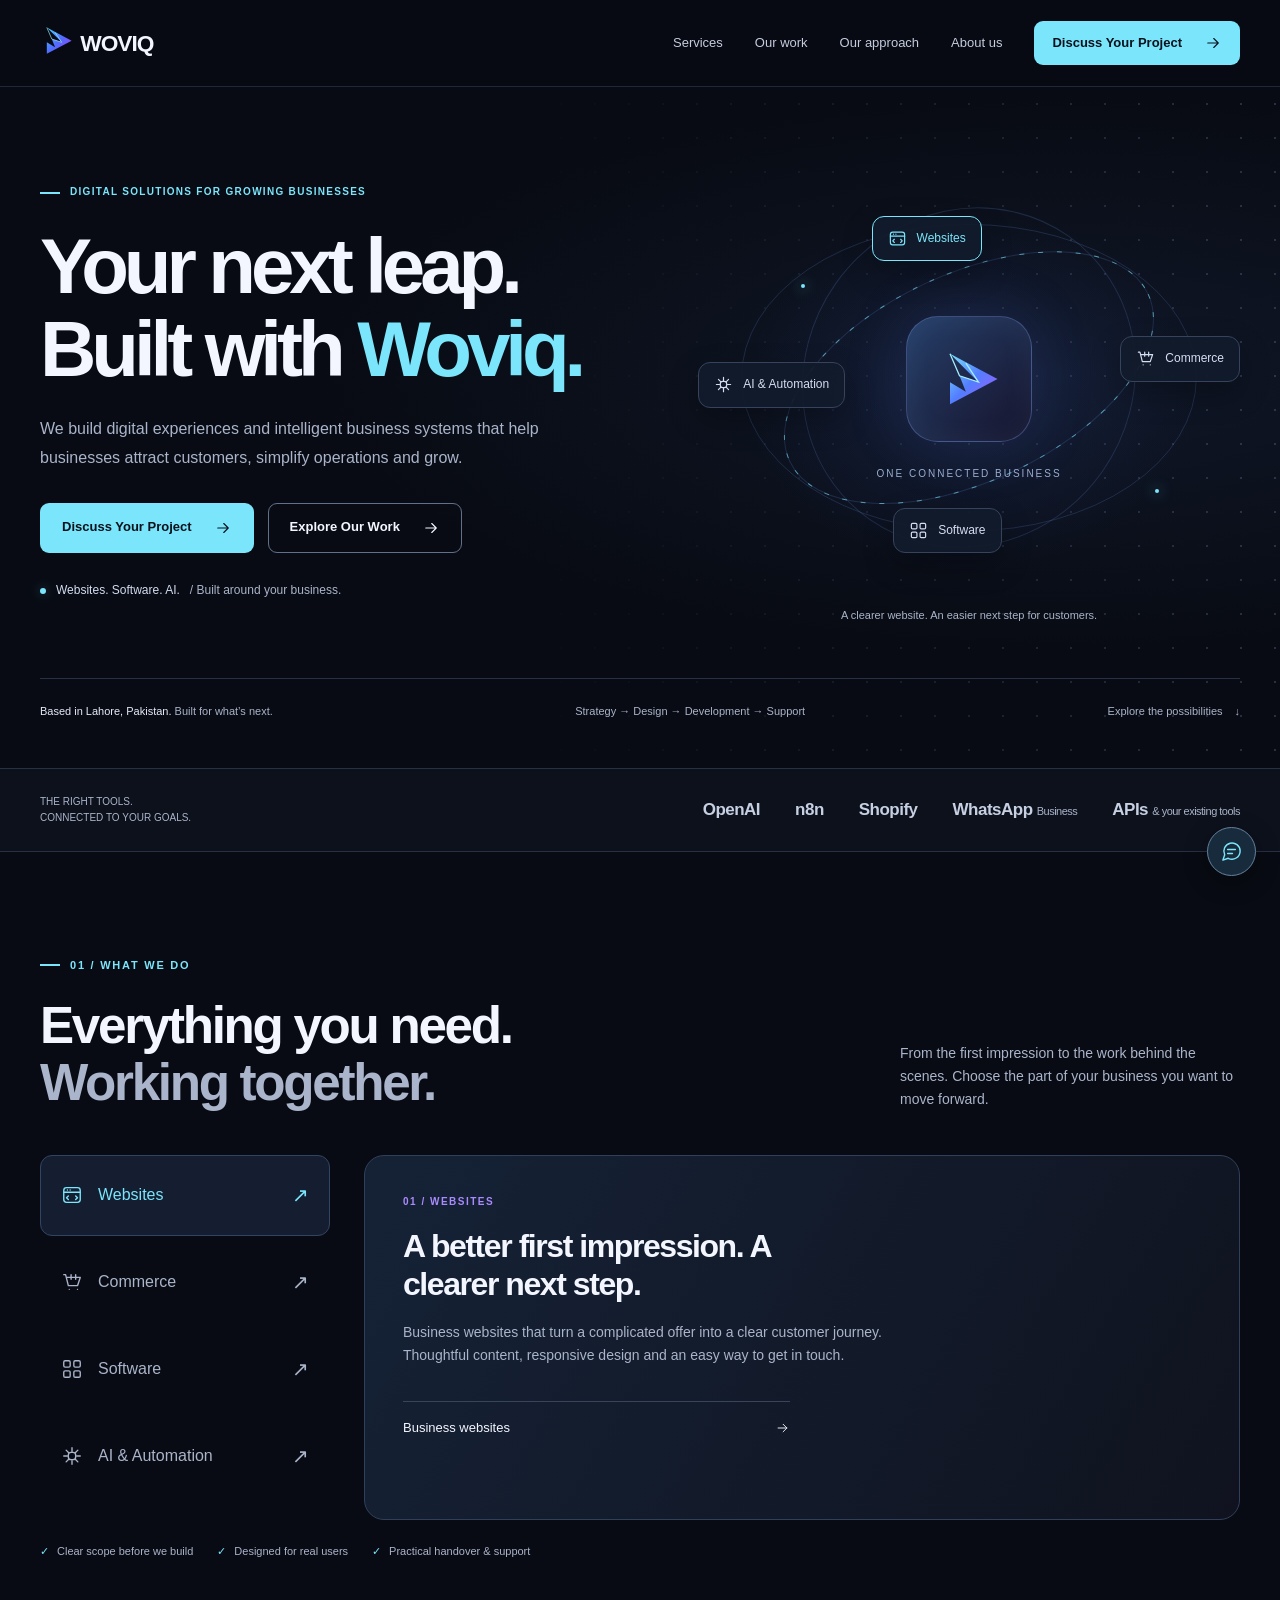
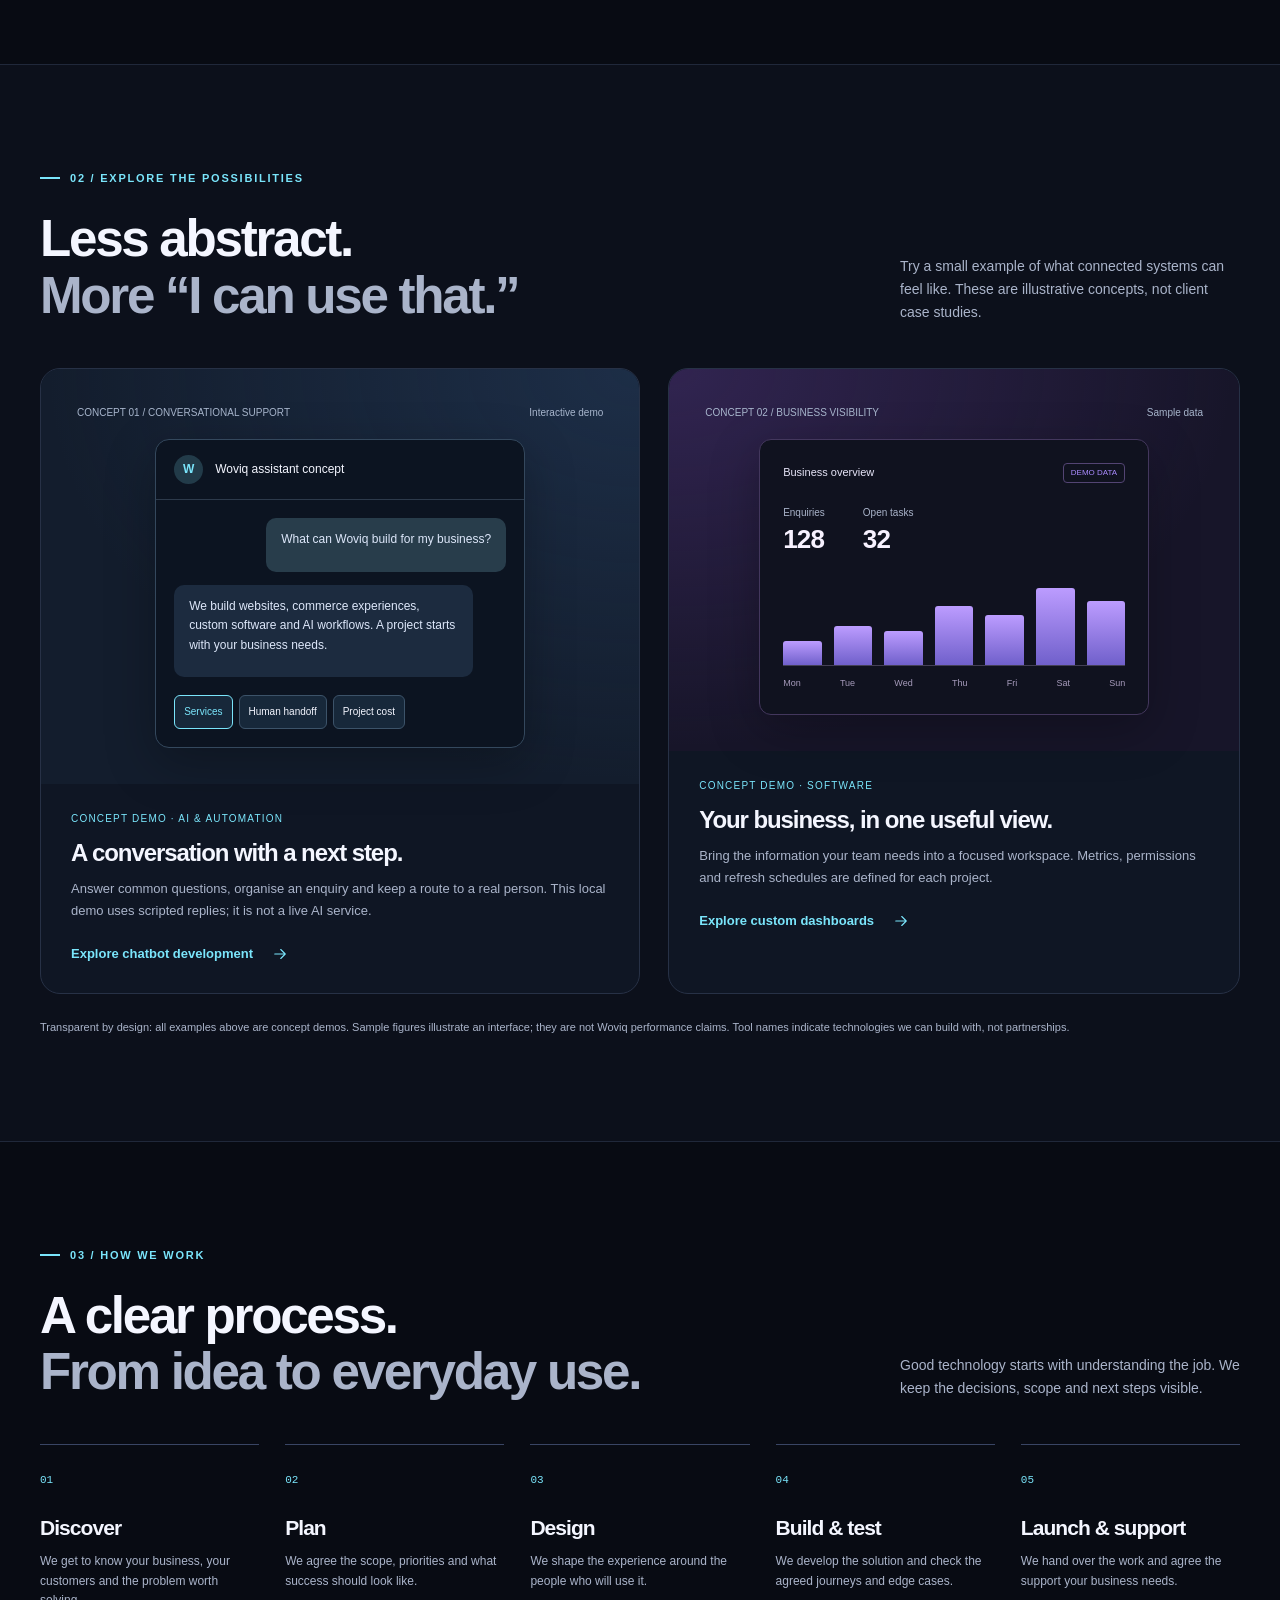
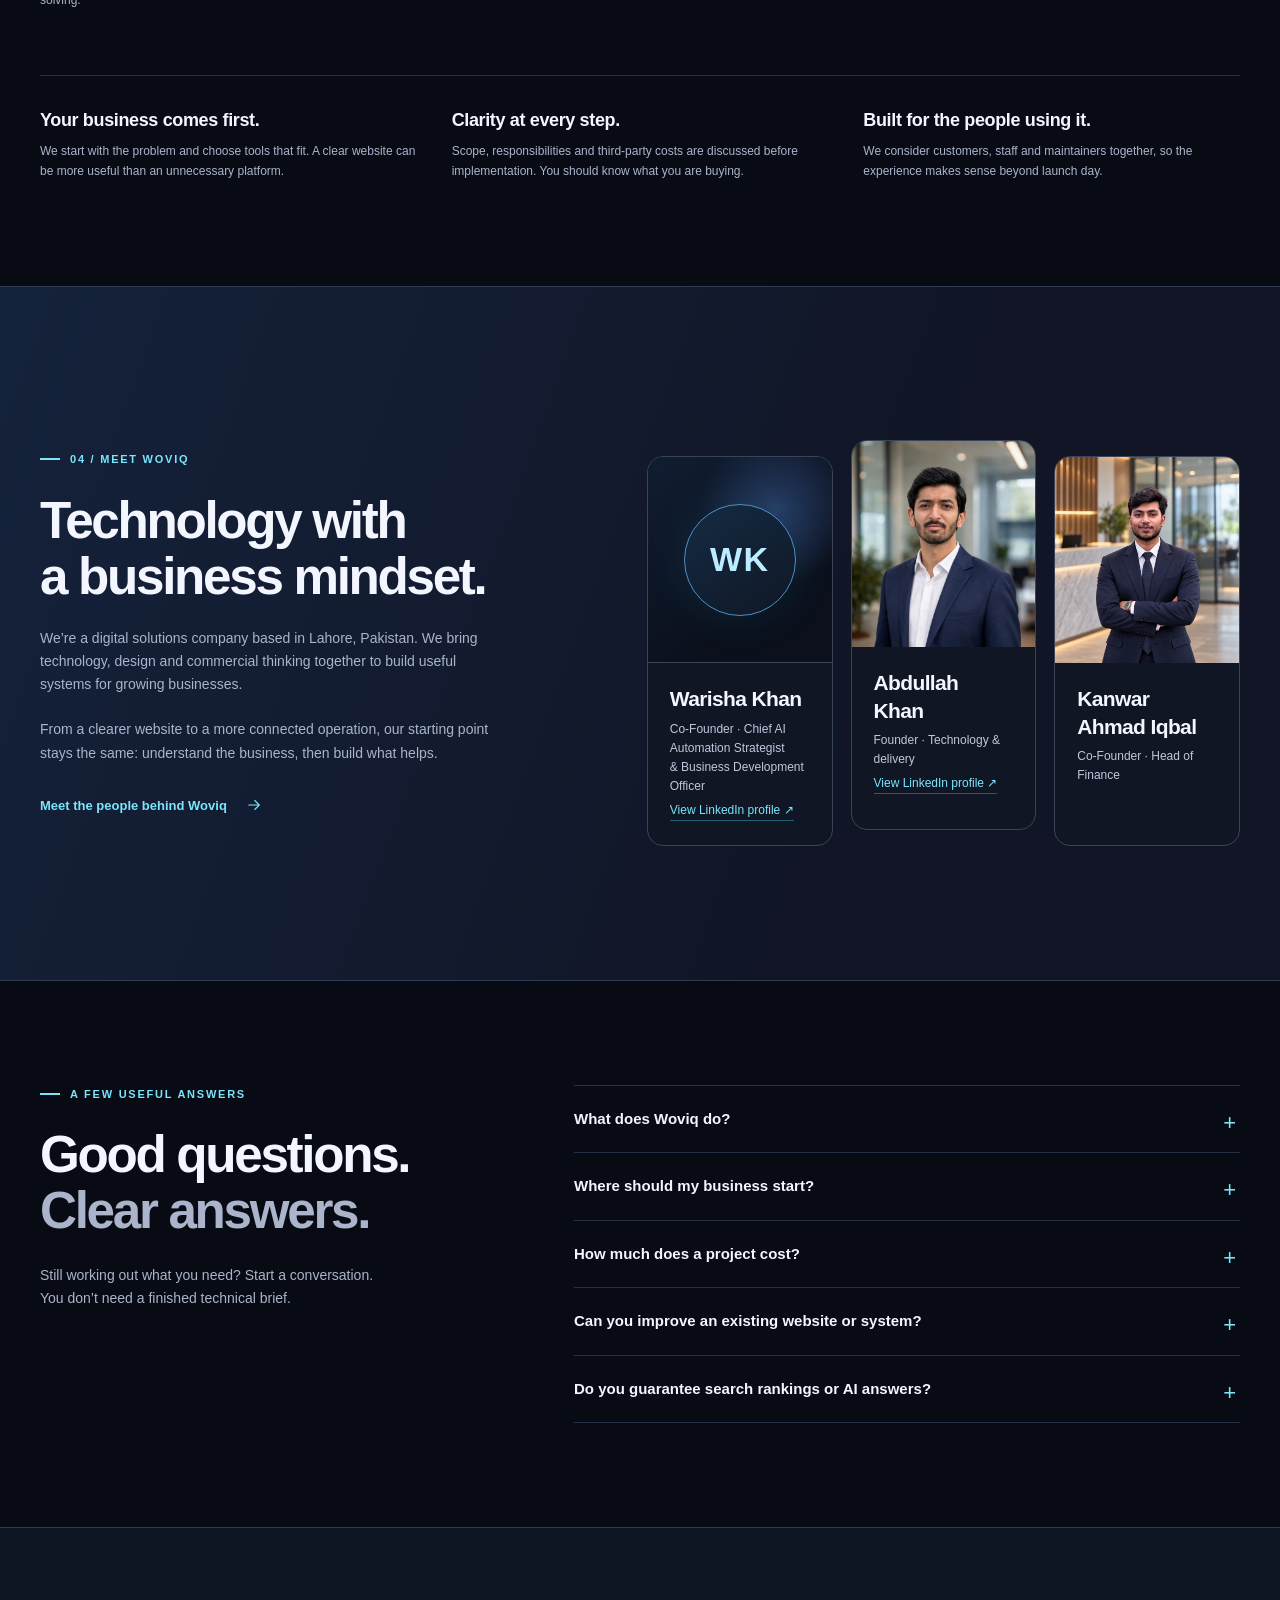
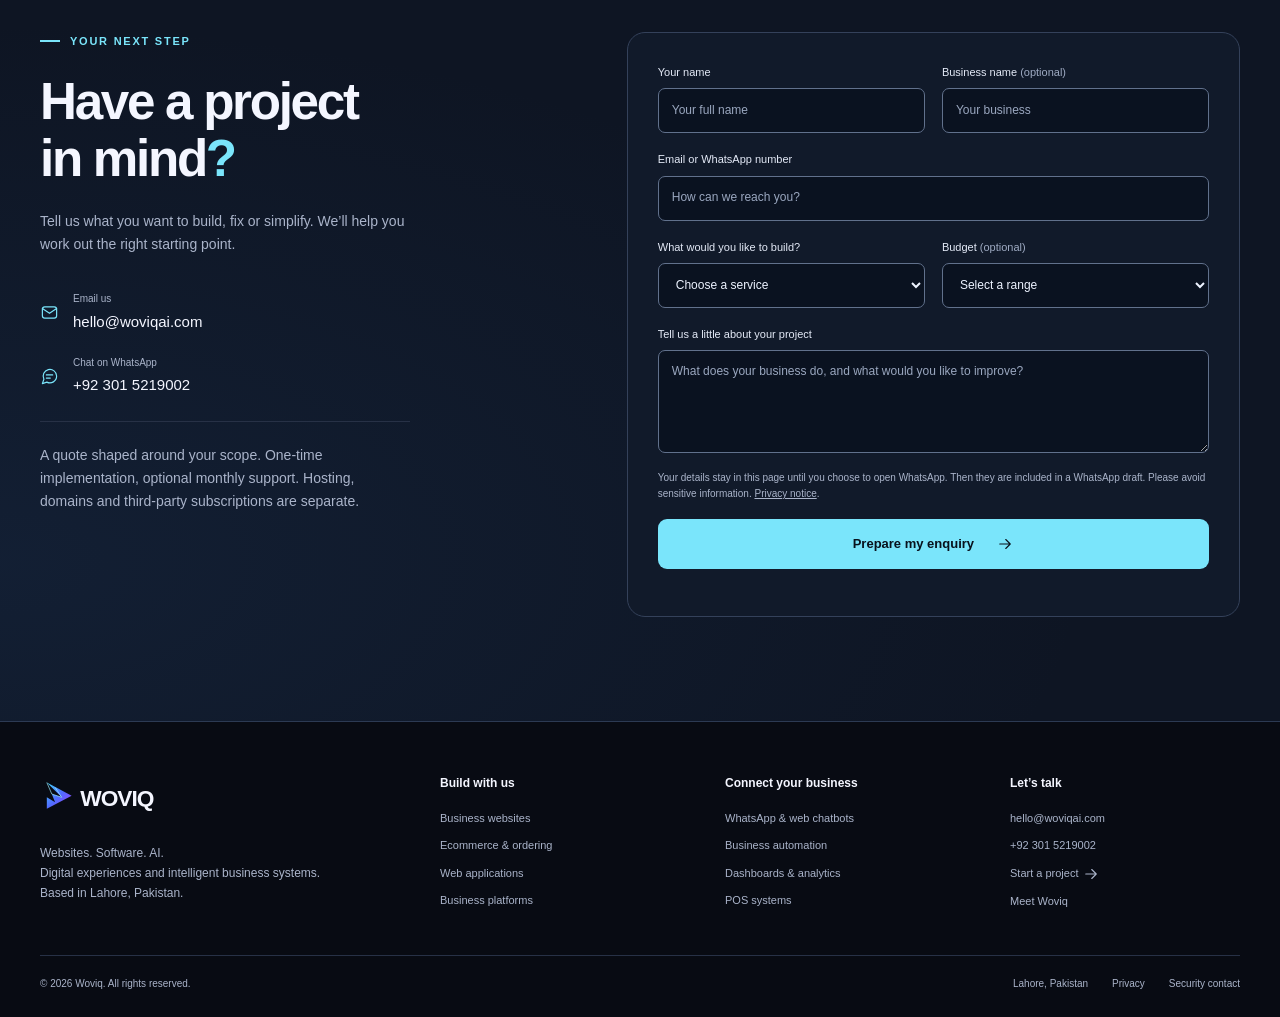
==== commit 40bfa83b: "Add files via upload" ====
--- a/index.html
+++ b/index.html
@@ -1,10 +1,32 @@
 <!doctype html>
-<html lang="en-PK"><head>
-<meta name="google-site-verification" content="1ZPXXkcZM2gJyQZ5pXzHiFZDSwM0JgZAkzSBT8zJj0I" />
-<meta charset="utf-8"><meta name="viewport" content="width=device-width,initial-scale=1"><meta http-equiv="Content-Security-Policy" content="default-src 'none'; script-src 'self' 'sha256-ayFLCV0tKw5w5fIpcFw6s351beM7VPr3CiY3j5y8Xsk='; style-src 'self'; img-src 'self'; font-src 'self'; connect-src 'none'; object-src 'none'; base-uri 'none'; form-action 'none'; upgrade-insecure-requests"><meta name="referrer" content="strict-origin-when-cross-origin"><title>Woviq | Websites, Software &amp; AI Automation in Lahore</title><meta name="description" content="Woviq builds business websites, ecommerce, custom software and AI automation in Lahore, Pakistan. Discuss a practical digital solution for your business."><meta name="robots" content="index,follow,max-image-preview:large"><link rel="canonical" href="https://woviqai.com/"><meta property="og:type" content="website"><meta property="og:site_name" content="Woviq"><meta property="og:locale" content="en_PK"><meta property="og:title" content="Woviq | Websites, Software &amp; AI Automation in Lahore"><meta property="og:description" content="Woviq builds business websites, ecommerce, custom software and AI automation in Lahore, Pakistan. Discuss a practical digital solution for your business."><meta property="og:url" content="https://woviqai.com/"><meta property="og:image" content="https://woviqai.com/images/og-woviq.png"><meta property="og:image:width" content="1200"><meta property="og:image:height" content="630"><meta property="og:image:alt" content="Woviq — Websites. Software. AI."><meta name="twitter:card" content="summary_large_image"><meta name="twitter:title" content="Woviq | Websites, Software &amp; AI Automation in Lahore"><meta name="twitter:description" content="Woviq builds business websites, ecommerce, custom software and AI automation in Lahore, Pakistan. Discuss a practical digital solution for your business."><meta name="twitter:image" content="https://woviqai.com/images/og-woviq.png"><meta name="theme-color" content="#080b13"><link rel="icon" href="/favicon.svg" type="image/svg+xml"><link rel="icon" href="/favicon.ico" sizes="any"><link rel="apple-touch-icon" href="/images/apple-touch-icon.png"><link rel="manifest" href="/site.webmanifest"><link rel="stylesheet" href="/style.css"><script type="application/ld+json">{"@context":"https://schema.org","@graph":[{"@type":"Organization","@id":"https://woviqai.com/#organization","name":"Woviq","url":"https://woviqai.com/","logo":"https://woviqai.com/images/woviq-logo.svg","email":"hello@woviqai.com","telephone":"+923015219002","description":"Woviq is a digital solutions company based in Lahore, Pakistan, building websites, commerce experiences, software and AI automation."},{"@type":"WebSite","@id":"https://woviqai.com/#website","url":"https://woviqai.com/","name":"Woviq","publisher":{"@id":"https://woviqai.com/#organization"}}]}</script><script src="/script.js" defer></script></head><body><a class="skip" href="#main">Skip to content</a><header class="site-header"><div class="wrap nav"><a class="brand" href="/" aria-label="Woviq home"><img src="/images/woviq-logo.svg" width="155" height="42" alt="WOVIQ"></a><button class="menu-toggle" type="button" aria-expanded="false" aria-controls="main-navigation" hidden>Menu</button><nav id="main-navigation" class="desktop-menu" aria-label="Main navigation"><a href="/#services">Services</a><a href="/#work">Our work</a><a href="/#approach">Our approach</a><a href="/about/">About us</a><a class="button" href="/contact/" data-cta>Discuss Your Project <svg class="arrow" viewBox="0 0 24 24" fill="none" stroke="currentColor" stroke-width="1.5" stroke-linecap="round" stroke-linejoin="round" aria-hidden="true"><path d="M5 12h14M13 6l6 6-6 6"/></svg></a></nav></div></header><main id="main"><section class="hero" id="home"><div class="wrap"><div class="hero-grid"><div><span class="eyebrow">Digital solutions for growing businesses</span><h1>Your next leap.<br>Built with <span>Woviq.</span></h1><p class="lead">We build digital experiences and intelligent business systems that help businesses attract customers, simplify operations and grow.</p><div class="actions"><a class="button" href="/contact/" data-cta>Discuss Your Project <svg class="arrow" viewBox="0 0 24 24" fill="none" stroke="currentColor" stroke-width="1.5" stroke-linecap="round" stroke-linejoin="round" aria-hidden="true"><path d="M5 12h14M13 6l6 6-6 6"/></svg></a><a class="button secondary" href="#work">Explore Our Work <svg class="arrow" viewBox="0 0 24 24" fill="none" stroke="currentColor" stroke-width="1.5" stroke-linecap="round" stroke-linejoin="round" aria-hidden="true"><path d="M5 12h14M13 6l6 6-6 6"/></svg></a></div><p class="brandline"><span class="status-dot"></span>Websites. Software. AI. <span class="subtle">/ Built around your business.</span></p></div><div class="orbit-stage" aria-label="Explore how Woviq connects digital services"><svg class="orbit-lines" viewBox="0 0 500 440" aria-hidden="true"><ellipse cx="250" cy="205" rx="200" ry="105" transform="rotate(-25 250 205)"/><ellipse cx="250" cy="205" rx="165" ry="175" transform="rotate(35 250 205)"/><ellipse cx="250" cy="205" rx="230" ry="155"/><ellipse class="orbit-bright" cx="250" cy="205" rx="200" ry="105" transform="rotate(-25 250 205)"/></svg><div class="orbit-core"><svg viewBox="0 0 24 24" aria-hidden="true"><defs><linearGradient id="g" x2="1" y2="1"><stop stop-color="#7ae5fb"/><stop offset=".5" stop-color="#537dff"/><stop offset="1" stop-color="#a55bff"/></linearGradient></defs><path d="M6 4 21 12 6 20V13l5 3-2-5 6 2Z" fill="url(#g)"/><path d="m6 4 3 7 6 2-4-6" fill="none" stroke="#a3f1ff" stroke-width=".4"/></svg></div><span class="orbit-caption">ONE CONNECTED BUSINESS</span><button class="orbit-node" type="button" aria-pressed="true"><svg class="" viewBox="0 0 24 24" fill="none" stroke="currentColor" stroke-width="1.5" stroke-linecap="round" stroke-linejoin="round" aria-hidden="true"><rect x="3" y="4" width="18" height="16" rx="3"/><path d="M3 9h18M7 6.5h.01M10 6.5h.01M8 13l-2 2 2 2M16 13l2 2-2 2"/></svg>Websites</button><button class="orbit-node" type="button" aria-pressed="false"><svg class="" viewBox="0 0 24 24" fill="none" stroke="currentColor" stroke-width="1.5" stroke-linecap="round" stroke-linejoin="round" aria-hidden="true"><path d="M3 4h2l3 12h10l3-9H6M9 20h.01M18 20h.01M11 4v5M16 4v5"/></svg>Commerce</button><button class="orbit-node" type="button" aria-pressed="false"><svg class="" viewBox="0 0 24 24" fill="none" stroke="currentColor" stroke-width="1.5" stroke-linecap="round" stroke-linejoin="round" aria-hidden="true"><rect x="3" y="3" width="7" height="7" rx="1.5"/><rect x="14" y="3" width="7" height="7" rx="1.5"/><rect x="3" y="14" width="7" height="7" rx="1.5"/><rect x="14" y="14" width="7" height="7" rx="1.5"/></svg>Software</button><button class="orbit-node" type="button" aria-pressed="false"><svg class="" viewBox="0 0 24 24" fill="none" stroke="currentColor" stroke-width="1.5" stroke-linecap="round" stroke-linejoin="round" aria-hidden="true"><path d="M12 3v4M12 17v4M3 12h4M17 12h4M5.6 5.6l2.8 2.8M15.6 15.6l2.8 2.8M5.6 18.4l2.8-2.8M15.6 8.4l2.8-2.8"/><rect x="8" y="8" width="8" height="8" rx="3"/></svg>AI & Automation</button><span class="star one"></span><span class="star two"></span><p class="orbit-readout" aria-live="polite">A clearer website. An easier next step for customers.</p></div></div><div class="hero-footer"><span><b>Based in Lahore, Pakistan.</b> Built for what’s next.</span><span>Strategy → Design → Development → Support</span><a href="#services">Explore the possibilities <span aria-hidden="true">↓</span></a></div></div></section>
+<html lang="en-PK"><head><meta charset="utf-8"><meta name="viewport" content="width=device-width,initial-scale=1"><meta http-equiv="Content-Security-Policy" content="default-src 'none'; script-src 'self' 'sha256-ayFLCV0tKw5w5fIpcFw6s351beM7VPr3CiY3j5y8Xsk='; style-src 'self'; img-src 'self'; font-src 'self'; connect-src 'none'; object-src 'none'; base-uri 'none'; form-action 'none'; upgrade-insecure-requests"><meta name="referrer" content="strict-origin-when-cross-origin"><title>Woviq | Websites, Software &amp; AI Automation in Lahore</title><meta name="description" content="Woviq builds business websites, ecommerce, custom software and AI automation in Lahore, Pakistan. Discuss a practical digital solution for your business."><meta name="robots" content="index,follow,max-image-preview:large"><link rel="canonical" href="https://woviqai.com/"><meta property="og:type" content="website"><meta property="og:site_name" content="Woviq"><meta property="og:locale" content="en_PK"><meta property="og:title" content="Woviq | Websites, Software &amp; AI Automation in Lahore"><meta property="og:description" content="Woviq builds business websites, ecommerce, custom software and AI automation in Lahore, Pakistan. Discuss a practical digital solution for your business."><meta property="og:url" content="https://woviqai.com/"><meta property="og:image" content="https://woviqai.com/images/og-woviq.png"><meta property="og:image:width" content="1200"><meta property="og:image:height" content="630"><meta property="og:image:alt" content="Woviq — Websites. Software. AI."><meta name="twitter:card" content="summary_large_image"><meta name="twitter:title" content="Woviq | Websites, Software &amp; AI Automation in Lahore"><meta name="twitter:description" content="Woviq builds business websites, ecommerce, custom software and AI automation in Lahore, Pakistan. Discuss a practical digital solution for your business."><meta name="twitter:image" content="https://woviqai.com/images/og-woviq.png"><meta name="theme-color" content="#080b13"><link rel="icon" href="/favicon.svg" type="image/svg+xml"><link rel="icon" href="/favicon.ico" sizes="any"><link rel="apple-touch-icon" href="/images/apple-touch-icon.png"><link rel="manifest" href="/site.webmanifest"><link rel="stylesheet" href="/style.css"><script type="application/ld+json">{"@context":"https://schema.org","@graph":[{"@type":"Organization","@id":"https://woviqai.com/#organization","name":"Woviq","url":"https://woviqai.com/","logo":"https://woviqai.com/images/woviq-logo.svg","email":"hello@woviqai.com","telephone":"+923015219002","description":"Woviq is a digital solutions company based in Lahore, Pakistan, building websites, commerce experiences, software and AI automation."},{"@type":"WebSite","@id":"https://woviqai.com/#website","url":"https://woviqai.com/","name":"Woviq","publisher":{"@id":"https://woviqai.com/#organization"}}]}</script><script src="/script.js" defer></script></head><body><a class="skip" href="#main">Skip to content</a><header class="site-header"><div class="wrap nav"><a class="brand" href="/" aria-label="Woviq home"><img src="/images/woviq-logo.svg" width="155" height="42" alt="WOVIQ"></a><button class="menu-toggle" type="button" aria-expanded="false" aria-controls="main-navigation" hidden>Menu</button><nav id="main-navigation" class="desktop-menu" aria-label="Main navigation"><a href="/#services">Services</a><a href="/#work">Our work</a><a href="/#approach">Our approach</a><a href="/about/">About us</a><a class="button" href="/contact/" data-cta>Discuss Your Project <svg class="arrow" viewBox="0 0 24 24" fill="none" stroke="currentColor" stroke-width="1.5" stroke-linecap="round" stroke-linejoin="round" aria-hidden="true"><path d="M5 12h14M13 6l6 6-6 6"/></svg></a></nav></div></header><main id="main"><section class="hero" id="home"><div class="wrap"><div class="hero-grid"><div><span class="eyebrow">Digital solutions for growing businesses</span><h1>Your next leap.<br>Built with <span>Woviq.</span></h1><p class="lead">We build digital experiences and intelligent business systems that help businesses attract customers, simplify operations and grow.</p><div class="actions"><a class="button" href="/contact/" data-cta>Discuss Your Project <svg class="arrow" viewBox="0 0 24 24" fill="none" stroke="currentColor" stroke-width="1.5" stroke-linecap="round" stroke-linejoin="round" aria-hidden="true"><path d="M5 12h14M13 6l6 6-6 6"/></svg></a><a class="button secondary" href="#work">Explore Our Work <svg class="arrow" viewBox="0 0 24 24" fill="none" stroke="currentColor" stroke-width="1.5" stroke-linecap="round" stroke-linejoin="round" aria-hidden="true"><path d="M5 12h14M13 6l6 6-6 6"/></svg></a></div><p class="brandline"><span class="status-dot"></span>Websites. Software. AI. <span class="subtle">/ Built around your business.</span></p></div><div class="orbit-stage" aria-label="Explore how Woviq connects digital services"><svg class="orbit-lines" viewBox="0 0 500 440" aria-hidden="true"><ellipse cx="250" cy="205" rx="200" ry="105" transform="rotate(-25 250 205)"/><ellipse cx="250" cy="205" rx="165" ry="175" transform="rotate(35 250 205)"/><ellipse cx="250" cy="205" rx="230" ry="155"/><ellipse class="orbit-bright" cx="250" cy="205" rx="200" ry="105" transform="rotate(-25 250 205)"/></svg><div class="orbit-core"><svg viewBox="0 0 24 24" aria-hidden="true"><defs><linearGradient id="g" x2="1" y2="1"><stop stop-color="#7ae5fb"/><stop offset=".5" stop-color="#537dff"/><stop offset="1" stop-color="#a55bff"/></linearGradient></defs><path d="M6 4 21 12 6 20V13l5 3-2-5 6 2Z" fill="url(#g)"/><path d="m6 4 3 7 6 2-4-6" fill="none" stroke="#a3f1ff" stroke-width=".4"/></svg></div><span class="orbit-caption">ONE CONNECTED BUSINESS</span><button class="orbit-node" type="button" aria-pressed="true"><svg class="" viewBox="0 0 24 24" fill="none" stroke="currentColor" stroke-width="1.5" stroke-linecap="round" stroke-linejoin="round" aria-hidden="true"><rect x="3" y="4" width="18" height="16" rx="3"/><path d="M3 9h18M7 6.5h.01M10 6.5h.01M8 13l-2 2 2 2M16 13l2 2-2 2"/></svg>Websites</button><button class="orbit-node" type="button" aria-pressed="false"><svg class="" viewBox="0 0 24 24" fill="none" stroke="currentColor" stroke-width="1.5" stroke-linecap="round" stroke-linejoin="round" aria-hidden="true"><path d="M3 4h2l3 12h10l3-9H6M9 20h.01M18 20h.01M11 4v5M16 4v5"/></svg>Commerce</button><button class="orbit-node" type="button" aria-pressed="false"><svg class="" viewBox="0 0 24 24" fill="none" stroke="currentColor" stroke-width="1.5" stroke-linecap="round" stroke-linejoin="round" aria-hidden="true"><rect x="3" y="3" width="7" height="7" rx="1.5"/><rect x="14" y="3" width="7" height="7" rx="1.5"/><rect x="3" y="14" width="7" height="7" rx="1.5"/><rect x="14" y="14" width="7" height="7" rx="1.5"/></svg>Software</button><button class="orbit-node" type="button" aria-pressed="false"><svg class="" viewBox="0 0 24 24" fill="none" stroke="currentColor" stroke-width="1.5" stroke-linecap="round" stroke-linejoin="round" aria-hidden="true"><path d="M12 3v4M12 17v4M3 12h4M17 12h4M5.6 5.6l2.8 2.8M15.6 15.6l2.8 2.8M5.6 18.4l2.8-2.8M15.6 8.4l2.8-2.8"/><rect x="8" y="8" width="8" height="8" rx="3"/></svg>AI & Automation</button><span class="star one"></span><span class="star two"></span><p class="orbit-readout" aria-live="polite">A clearer website. An easier next step for customers.</p></div></div><div class="hero-footer"><span><b>Based in Lahore, Pakistan.</b> Built for what’s next.</span><span>Strategy → Design → Development → Support</span><a href="#services">Explore the possibilities <span aria-hidden="true">↓</span></a></div></div></section>
 <section class="tools-strip" aria-label="Tools we build with"><div class="wrap tools-inner"><p>THE RIGHT TOOLS.<br>CONNECTED TO YOUR GOALS.</p><ul class="tools-list"><li>OpenAI</li><li>n8n</li><li>Shopify</li><li>WhatsApp <small>Business</small></li><li>APIs <small>& your existing tools</small></li></ul></div></section>
 <section class="section" id="services"><div class="wrap"><div class="section-head"><div><span class="eyebrow">01 / What we do</span><h2>Everything you need.<br><span class="subtle">Working together.</span></h2></div><p>From the first impression to the work behind the scenes. Choose the part of your business you want to move forward.</p></div><div class="service-explorer"><div class="service-tabs"><button class="service-tab" id="tab-web" aria-controls="panel-web" type="button"><svg class="" viewBox="0 0 24 24" fill="none" stroke="currentColor" stroke-width="1.5" stroke-linecap="round" stroke-linejoin="round" aria-hidden="true"><rect x="3" y="4" width="18" height="16" rx="3"/><path d="M3 9h18M7 6.5h.01M10 6.5h.01M8 13l-2 2 2 2M16 13l2 2-2 2"/></svg>Websites<span class="tab-arrow" aria-hidden="true">↗</span></button><button class="service-tab" id="tab-commerce" aria-controls="panel-commerce" type="button"><svg class="" viewBox="0 0 24 24" fill="none" stroke="currentColor" stroke-width="1.5" stroke-linecap="round" stroke-linejoin="round" aria-hidden="true"><path d="M3 4h2l3 12h10l3-9H6M9 20h.01M18 20h.01M11 4v5M16 4v5"/></svg>Commerce<span class="tab-arrow" aria-hidden="true">↗</span></button><button class="service-tab" id="tab-software" aria-controls="panel-software" type="button"><svg class="" viewBox="0 0 24 24" fill="none" stroke="currentColor" stroke-width="1.5" stroke-linecap="round" stroke-linejoin="round" aria-hidden="true"><rect x="3" y="3" width="7" height="7" rx="1.5"/><rect x="14" y="3" width="7" height="7" rx="1.5"/><rect x="3" y="14" width="7" height="7" rx="1.5"/><rect x="14" y="14" width="7" height="7" rx="1.5"/></svg>Software<span class="tab-arrow" aria-hidden="true">↗</span></button><button class="service-tab" id="tab-ai" aria-controls="panel-ai" type="button"><svg class="" viewBox="0 0 24 24" fill="none" stroke="currentColor" stroke-width="1.5" stroke-linecap="round" stroke-linejoin="round" aria-hidden="true"><path d="M12 3v4M12 17v4M3 12h4M17 12h4M5.6 5.6l2.8 2.8M15.6 15.6l2.8 2.8M5.6 18.4l2.8-2.8M15.6 8.4l2.8-2.8"/><rect x="8" y="8" width="8" height="8" rx="3"/></svg>AI & Automation<span class="tab-arrow" aria-hidden="true">↗</span></button></div><div><div class="service-panel" id="panel-web" aria-labelledby="tab-web"><span class="panel-label">01 / WEBSITES</span><h3>A better first impression. A clearer next step.</h3><p>Business websites that turn a complicated offer into a clear customer journey. Thoughtful content, responsive design and an easy way to get in touch.</p><div class="service-links"><a href="/services/business-websites/">Business websites <svg class="arrow" viewBox="0 0 24 24" fill="none" stroke="currentColor" stroke-width="1.5" stroke-linecap="round" stroke-linejoin="round" aria-hidden="true"><path d="M5 12h14M13 6l6 6-6 6"/></svg></a></div></div><div class="service-panel" id="panel-commerce" aria-labelledby="tab-commerce"><span class="panel-label">02 / COMMERCE</span><h3>Make buying feel effortless.</h3><p>Bring products, orders and fulfilment together. We plan the storefront around what your customers buy and how your team delivers it.</p><div class="service-links"><a href="/services/ecommerce-online-ordering/">Ecommerce &amp; online ordering <svg class="arrow" viewBox="0 0 24 24" fill="none" stroke="currentColor" stroke-width="1.5" stroke-linecap="round" stroke-linejoin="round" aria-hidden="true"><path d="M5 12h14M13 6l6 6-6 6"/></svg></a></div></div><div class="service-panel" id="panel-software" aria-labelledby="tab-software"><span class="panel-label">03 / SOFTWARE</span><h3>Built around how your business works.</h3><p>Connect the records, decisions and everyday tasks that keep your business moving. Practical software for your team, your customers and your operations.</p><div class="service-links"><a href="/services/web-applications/">Custom web applications <svg class="arrow" viewBox="0 0 24 24" fill="none" stroke="currentColor" stroke-width="1.5" stroke-linecap="round" stroke-linejoin="round" aria-hidden="true"><path d="M5 12h14M13 6l6 6-6 6"/></svg></a><a href="/services/business-platforms/">Business platforms <svg class="arrow" viewBox="0 0 24 24" fill="none" stroke="currentColor" stroke-width="1.5" stroke-linecap="round" stroke-linejoin="round" aria-hidden="true"><path d="M5 12h14M13 6l6 6-6 6"/></svg></a><a href="/services/dashboards-analytics/">Dashboards &amp; analytics <svg class="arrow" viewBox="0 0 24 24" fill="none" stroke="currentColor" stroke-width="1.5" stroke-linecap="round" stroke-linejoin="round" aria-hidden="true"><path d="M5 12h14M13 6l6 6-6 6"/></svg></a><a href="/services/pos-systems/">POS systems <svg class="arrow" viewBox="0 0 24 24" fill="none" stroke="currentColor" stroke-width="1.5" stroke-linecap="round" stroke-linejoin="round" aria-hidden="true"><path d="M5 12h14M13 6l6 6-6 6"/></svg></a></div></div><div class="service-panel" id="panel-ai" aria-labelledby="tab-ai"><span class="panel-label">04 / AI & AUTOMATION</span><h3>Less repetition. More room to move.</h3><p>Give repeated questions and routine tasks a defined workflow. Connect your tools, organise enquiries and keep people involved where judgement matters.</p><div class="service-links"><a href="/services/ai-chatbots/">WhatsApp &amp; web chatbots <svg class="arrow" viewBox="0 0 24 24" fill="none" stroke="currentColor" stroke-width="1.5" stroke-linecap="round" stroke-linejoin="round" aria-hidden="true"><path d="M5 12h14M13 6l6 6-6 6"/></svg></a><a href="/services/business-automation/">Business automation <svg class="arrow" viewBox="0 0 24 24" fill="none" stroke="currentColor" stroke-width="1.5" stroke-linecap="round" stroke-linejoin="round" aria-hidden="true"><path d="M5 12h14M13 6l6 6-6 6"/></svg></a></div></div></div></div><div class="promise-row"><span>Clear scope before we build</span><span>Designed for real users</span><span>Practical handover & support</span></div></div></section>
 <section class="section work" id="work"><div class="wrap"><div class="section-head"><div><span class="eyebrow">02 / Explore the possibilities</span><h2>Less abstract.<br><span class="subtle">More “I can use that.”</span></h2></div><p>Try a small example of what connected systems can feel like. These are illustrative concepts, not client case studies.</p></div><div class="work-grid"><article class="work-card"><div class="work-visual"><div class="work-topline"><span>CONCEPT 01 / CONVERSATIONAL SUPPORT</span><span>Interactive demo</span></div><div class="sample-chat"><div class="chat-title"><span class="chat-avatar">W</span><span>Woviq assistant concept</span></div><div class="chat-bubbles"><p class="bubble outgoing" id="demo-question">What can Woviq build for my business?</p><p class="bubble" id="demo-answer" aria-live="polite">We build websites, commerce experiences, custom software and AI workflows. A project starts with your business needs.</p></div><div class="demo-controls" aria-label="Try a sample question"><button type="button" data-demo="services" aria-pressed="true">Services</button><button type="button" data-demo="handoff" aria-pressed="false">Human handoff</button><button type="button" data-demo="scope" aria-pressed="false">Project cost</button></div></div></div><div class="work-body"><span class="label">CONCEPT DEMO · AI & AUTOMATION</span><h3>A conversation with a next step.</h3><p>Answer common questions, organise an enquiry and keep a route to a real person. This local demo uses scripted replies; it is not a live AI service.</p><a class="text-link" href="/services/ai-chatbots/">Explore chatbot development <svg class="arrow" viewBox="0 0 24 24" fill="none" stroke="currentColor" stroke-width="1.5" stroke-linecap="round" stroke-linejoin="round" aria-hidden="true"><path d="M5 12h14M13 6l6 6-6 6"/></svg></a></div></article><article class="work-card"><div class="work-visual purple"><div class="work-topline"><span>CONCEPT 02 / BUSINESS VISIBILITY</span><span>Sample data</span></div><div class="dashboard" role="img" aria-label="Illustrative dashboard with 128 enquiries and 32 open tasks; sample data only"><div class="dash-head">Business overview <span>DEMO DATA</span></div><div class="dash-metrics"><p>Enquiries<b>128</b></p><p>Open tasks<b>32</b></p></div><div class="bars" aria-hidden="true"><i></i><i></i><i></i><i></i><i></i><i></i><i></i></div><div class="dash-foot"><span>Mon</span><span>Tue</span><span>Wed</span><span>Thu</span><span>Fri</span><span>Sat</span><span>Sun</span></div></div></div><div class="work-body"><span class="label">CONCEPT DEMO · SOFTWARE</span><h3>Your business, in one useful view.</h3><p>Bring the information your team needs into a focused workspace. Metrics, permissions and refresh schedules are defined for each project.</p><a class="text-link" href="/services/dashboards-analytics/">Explore custom dashboards <svg class="arrow" viewBox="0 0 24 24" fill="none" stroke="currentColor" stroke-width="1.5" stroke-linecap="round" stroke-linejoin="round" aria-hidden="true"><path d="M5 12h14M13 6l6 6-6 6"/></svg></a></div></article></div><p class="work-note">Transparent by design: all examples above are concept demos. Sample figures illustrate an interface; they are not Woviq performance claims. Tool names indicate technologies we can build with, not partnerships.</p></div></section>
 <section class="section" id="approach"><div class="wrap"><div class="section-head"><div><span class="eyebrow">03 / How we work</span><h2>A clear process.<br><span class="subtle">From idea to everyday use.</span></h2></div><p>Good technology starts with understanding the job. We keep the decisions, scope and next steps visible.</p></div><ol class="process"><li><span class="step-no">01</span><h3>Discover</h3><p>We get to know your business, your customers and the problem worth solving.</p></li><li><span class="step-no">02</span><h3>Plan</h3><p>We agree the scope, priorities and what success should look like.</p></li><li><span class="step-no">03</span><h3>Design</h3><p>We shape the experience around the people who will use it.</p></li><li><span class="step-no">04</span><h3>Build & test</h3><p>We develop the solution and check the agreed journeys and edge cases.</p></li><li><span class="step-no">05</span><h3>Launch & support</h3><p>We hand over the work and agree the support your business needs.</p></li></ol><div class="principles"><article><h3>Your business comes first.</h3><p>We start with the problem and choose tools that fit. A clear website can be more useful than an unnecessary platform.</p></article><article><h3>Clarity at every step.</h3><p>Scope, responsibilities and third-party costs are discussed before implementation. You should know what you are buying.</p></article><article><h3>Built for the people using it.</h3><p>We consider customers, staff and maintainers together, so the experience makes sense beyond launch day.</p></article></div></div></section>
-<section class="section about-band" id="about"><div class="wrap about-grid"><div class="about-copy"><span class="eyebrow">04 / Meet Woviq</span><h2>Technology with<br>a business mindset.</h2><p>We’re a digital solutions company based in Lahore, Pakistan. We bring technology, design and commercial thinking together to build useful systems for growing businesses.</p><p>From a clearer website to a more connected operation, our starting point stays the same: understand the business, then build what helps.</p><div class="actions"><a class="text-link" href="/about/">Meet the people behind Woviq <svg class="arrow" viewBox="0 0 24 24" fill="none" stroke="currentColor" stroke-width="1.5" stroke-linecap="round" stroke-linejoin="round" aria-hidden="true"><path d="M5 12h14M13 6l6 6-6 6"/></svg></a></div></div><div class="portraits "><figure class="portrait" id="abdullah-khan"><img src="/images/abdullah-khan.webp" width="598" height="900" alt="Abdullah Khan, Founder of Woviq" loading="lazy"><figcaption><h3>Abdullah Khan</h3><p>Founder · Technology & delivery</p></figcaption></figure><figure class="portrait" id="kanwar-ahmad-iqbal"><img src="/images/kanwar-ahmad.webp" width="720" height="900" alt="Kanwar Ahmad Iqbal, Co-Founder of Woviq" loading="lazy"><figcaption><h3>Kanwar Ahmad Iqbal</h3><p>Co-Founder · Head of Finance<br>& Business Development</p></figcaption></figure></div></div></section>
+<section class="section about-band" id="about"><div class="wrap about-grid"><div class="about-copy"><span class="eyebrow">04 / Meet Woviq</span><h2>Technology with<br>a business mindset.</h2><p>We’re a digital solutions company based in Lahore, Pakistan. We bring technology, design and commercial thinking together to build useful systems for growing businesses.</p><p>From a clearer website to a more connected operation, our starting point stays the same: understand the business, then build what helps.</p><div class="actions"><a class="text-link" href="/about/">Meet the people behind Woviq <svg class="arrow" viewBox="0 0 24 24" fill="none" stroke="currentColor" stroke-width="1.5" stroke-linecap="round" stroke-linejoin="round" aria-hidden="true"><path d="M5 12h14M13 6l6 6-6 6"/></svg></a></div></div><div class="portraits team-page">
+<figure class="portrait" id="warisha-khan">
+<div class="portrait-avatar" role="img" aria-label="Warisha Khan initials portrait"><span>WK</span></div>
+<figcaption>
+<h3>Warisha Khan</h3>
+<p>Co-Founder · Chief AI Automation Strategist<br>&amp; Business Development Officer</p>
+<a class="team-link" href="https://www.linkedin.com/in/warisha-khan-9801892a4/" target="_blank" rel="noopener noreferrer" aria-label="View Warisha Khan on LinkedIn">View LinkedIn profile ↗</a>
+</figcaption>
+</figure>
+<figure class="portrait" id="abdullah-khan">
+<img src="/images/abdullah-khan.webp" width="598" height="900" alt="Abdullah Khan, Founder of Woviq" loading="lazy">
+<figcaption>
+<h3>Abdullah Khan</h3>
+<p>Founder · Technology &amp; delivery</p>
+<a class="team-link" href="https://www.linkedin.com/in/abdullah-khan-ab1711415/" target="_blank" rel="noopener noreferrer" aria-label="View Abdullah Khan on LinkedIn">View LinkedIn profile ↗</a>
+</figcaption>
+</figure>
+<figure class="portrait" id="kanwar-ahmad-iqbal">
+<img src="/images/kanwar-ahmad.webp" width="720" height="900" alt="Kanwar Ahmad Iqbal, Co-Founder of Woviq" loading="lazy">
+<figcaption>
+<h3>Kanwar Ahmad Iqbal</h3>
+<p>Co-Founder · Head of Finance</p>
+</figcaption>
+</figure>
+</div></div></section>
 <section class="section"><div class="wrap faq-grid"><div class="faq-intro"><span class="eyebrow">A few useful answers</span><h2>Good questions.<br><span class="subtle">Clear answers.</span></h2><p>Still working out what you need? Start a conversation. You don’t need a finished technical brief.</p></div><div class="faq-list"><details><summary>What does Woviq do?</summary><p>Woviq is a digital solutions company based in Lahore, Pakistan. We build business websites, ecommerce experiences, custom software, dashboards, POS systems, chatbots and workflow automations.</p></details><details><summary>Where should my business start?</summary><p>Start with the problem that creates the most friction for customers or staff. Tell us what is happening today and what should improve. We can then discuss a focused scope before recommending a tool.</p></details><details><summary>How much does a project cost?</summary><p>We quote after understanding the scope. The model is a one-time implementation fee plus optional monthly support. Domains, hosting, software subscriptions and third-party usage are separate and identified during scoping.</p></details><details><summary>Can you improve an existing website or system?</summary><p>Yes. We review the existing setup, available access and technical constraints before proposing changes. Where a system cannot be extended reliably, we explain the options before any rebuild is agreed.</p></details><details><summary>Do you guarantee search rankings or AI answers?</summary><p>No. We build search foundations and useful, accessible content. Search rankings, AI-search inclusion, sales and perfect chatbot answers cannot be guaranteed.</p></details></div></div></section><section class="section contact-band" id="contact"><div class="wrap contact-grid"><div class="contact-copy"><span class="eyebrow">Your next step</span><h2>Have a project<br>in mind<span class="accent">?</span></h2><p>Tell us what you want to build, fix or simplify. We’ll help you work out the right starting point.</p><div class="contact-methods"><a href="mailto:hello@woviqai.com"><svg class="" viewBox="0 0 24 24" fill="none" stroke="currentColor" stroke-width="1.5" stroke-linecap="round" stroke-linejoin="round" aria-hidden="true"><rect x="3" y="5" width="18" height="14" rx="3"/><path d="m3 7 9 6 9-6"/></svg><span><small>Email us</small>hello@woviqai.com</span></a><a href="https://wa.me/923015219002" target="_blank" rel="noopener noreferrer"><svg class="" viewBox="0 0 24 24" fill="none" stroke="currentColor" stroke-width="1.5" stroke-linecap="round" stroke-linejoin="round" aria-hidden="true"><path d="M21 11.5a8.5 8.5 0 0 1-12.4 7.6L3 21l1.9-5.6A8.5 8.5 0 1 1 21 11.5Z"/><path d="M8 10h8M8 14h5"/></svg><span><small>Chat on WhatsApp</small>+92 301 5219002</span></a></div><p class="quote-note">A quote shaped around your scope. One-time implementation, optional monthly support. Hosting, domains and third-party subscriptions are separate.</p></div><form class="enquiry-form" action="https://wa.me/923015219002" method="get"><div class="field"><label for="name">Your name</label><input id="name" name="name" autocomplete="name" maxlength="100" placeholder="Your full name" required></div><div class="field"><label for="business">Business name <span>(optional)</span></label><input id="business" name="business" autocomplete="organization" maxlength="150" placeholder="Your business"></div><div class="field full"><label for="reply-contact">Email or WhatsApp number</label><input id="reply-contact" name="contact" autocomplete="off" maxlength="150" placeholder="How can we reach you?" required></div><div class="field"><label for="service">What would you like to build?</label><select id="service" name="service" required><option value="">Choose a service</option><option>Business websites</option><option>Ecommerce &amp; online ordering</option><option>Custom web applications</option><option>Business platforms</option><option>Dashboards &amp; analytics</option><option>POS systems</option><option>WhatsApp &amp; web chatbots</option><option>Business automation</option><option>Help me choose</option></select></div><div class="field"><label for="budget">Budget <span>(optional)</span></label><select id="budget" name="budget"><option value="">Select a range</option><option>Let’s discuss the scope first</option><option>Under PKR 100,000</option><option>PKR 100,000–300,000</option><option>PKR 300,000–1,000,000</option><option>Above PKR 1,000,000</option></select></div><div class="field full"><label for="details">Tell us a little about your project</label><textarea id="details" name="details" rows="4" minlength="15" maxlength="1800" placeholder="What does your business do, and what would you like to improve?" required></textarea></div><p class="small full">Your details stay in this page until you choose to open WhatsApp. Then they are included in a WhatsApp draft. Please avoid sensitive information. <a href="/privacy/">Privacy notice</a>.</p><button class="button full" type="submit">Prepare my enquiry <svg class="arrow" viewBox="0 0 24 24" fill="none" stroke="currentColor" stroke-width="1.5" stroke-linecap="round" stroke-linejoin="round" aria-hidden="true"><path d="M5 12h14M13 6l6 6-6 6"/></svg></button><p class="form-status full" role="status" aria-live="polite"></p><div class="review-message full" tabindex="-1" hidden><h3>Review your message</h3><pre class="message-preview"></pre><a class="button send-whatsapp" target="_blank" rel="noopener noreferrer">Open WhatsApp to send <svg class="arrow" viewBox="0 0 24 24" fill="none" stroke="currentColor" stroke-width="1.5" stroke-linecap="round" stroke-linejoin="round" aria-hidden="true"><path d="M5 12h14M13 6l6 6-6 6"/></svg></a><p class="small">You’ll still need to press Send in WhatsApp.</p></div><noscript class="full"><p class="no-js-note">The message builder needs JavaScript. <a href="https://wa.me/923015219002">Contact us directly on WhatsApp</a> or email hello@woviqai.com.</p></noscript></form></div></section></main><footer class="footer"><div class="wrap"><div class="footer-grid"><div class="footer-brand"><a class="brand" href="/" aria-label="Woviq home"><img src="/images/woviq-logo.svg" width="155" height="42" alt="WOVIQ" loading="lazy"></a><p>Websites. Software. AI.<br>Digital experiences and intelligent business systems. Based in Lahore, Pakistan.</p></div><div><h3>Build with us</h3><ul><li><a href="/services/business-websites/">Business websites</a></li><li><a href="/services/ecommerce-online-ordering/">Ecommerce & ordering</a></li><li><a href="/services/web-applications/">Web applications</a></li><li><a href="/services/business-platforms/">Business platforms</a></li></ul></div><div><h3>Connect your business</h3><ul><li><a href="/services/ai-chatbots/">WhatsApp & web chatbots</a></li><li><a href="/services/business-automation/">Business automation</a></li><li><a href="/services/dashboards-analytics/">Dashboards & analytics</a></li><li><a href="/services/pos-systems/">POS systems</a></li></ul></div><div><h3>Let’s talk</h3><ul><li><a href="mailto:hello@woviqai.com">hello@woviqai.com</a></li><li><a href="https://wa.me/923015219002" target="_blank" rel="noopener noreferrer">+92 301 5219002</a></li><li><a href="/contact/">Start a project <svg class="arrow" viewBox="0 0 24 24" fill="none" stroke="currentColor" stroke-width="1.5" stroke-linecap="round" stroke-linejoin="round" aria-hidden="true"><path d="M5 12h14M13 6l6 6-6 6"/></svg></a></li><li><a href="/about/">Meet Woviq</a></li></ul></div></div><div class="footer-bottom"><span>© 2026 Woviq. All rights reserved.</span><div><span>Lahore, Pakistan</span><a href="/privacy/">Privacy</a><a href="/.well-known/security.txt">Security contact</a></div></div></div></footer><a class="floating-contact" href="https://wa.me/923015219002" target="_blank" rel="noopener noreferrer" aria-label="Chat with Woviq on WhatsApp"><svg class="" viewBox="0 0 24 24" fill="none" stroke="currentColor" stroke-width="1.5" stroke-linecap="round" stroke-linejoin="round" aria-hidden="true"><path d="M21 11.5a8.5 8.5 0 0 1-12.4 7.6L3 21l1.9-5.6A8.5 8.5 0 1 1 21 11.5Z"/><path d="M8 10h8M8 14h5"/></svg></a></body></html>
--- a/style.css
+++ b/style.css
@@ -1,10 +1,10 @@
 /* WOVIQ — static, dependency-free design system */
 :root{color-scheme:dark;--bg:#080b13;--surface:#101622;--surface2:#151d2d;--ink:#f4f6ff;--muted:#aab4ca;--line:#273146;--cyan:#7ae5fb;--blue:#537dff;--violet:#aa8bff;--radius:20px;--max:1240px;font-family:Inter,"Segoe UI",Arial,sans-serif;font-synthesis:none}
-*{box-sizing:border-box}html{scroll-behavior:smooth;scroll-padding-top:100px}body{margin:0;background:var(--bg);color:var(--ink);font-size:16px;line-height:1.65}body,button,input,textarea,select{font-family:Inter,"Segoe UI",Arial,sans-serif}a{color:inherit;text-decoration:none}button,input,textarea,select{font:inherit}button,a,input,textarea,select{-webkit-tap-highlight-color:transparent}button{cursor:pointer}img,svg{max-width:100%;vertical-align:middle}img{height:auto}h1,h2,h3,h4,p,ul,ol,figure{margin:0}h1,h2,h3,h4{line-height:1.1;letter-spacing:-.045em}h1{font-size:clamp(45px,6.1vw,84px);font-weight:650}h2{font-size:clamp(34px,4vw,54px);font-weight:600}h3{font-size:26px;font-weight:600}p{color:var(--muted)}ul,ol{padding-left:1.25rem}button{color:inherit}::selection{background:#537dff;color:white}:focus-visible{outline:3px solid var(--cyan);outline-offset:5px}a:hover{color:var(--cyan)}[hidden]{display:none!important}.wrap{width:min(var(--max),calc(100% - 80px));margin-inline:auto}.section{padding-block:104px}.eyebrow{display:flex;align-items:center;gap:10px;color:var(--cyan);font-size:11px;font-weight:650;letter-spacing:.16em;text-transform:uppercase;margin-bottom:24px}.eyebrow:before{content:"";width:20px;height:2px;background:currentColor}.subtle{color:var(--muted)}.accent{color:var(--cyan)}.small{font-size:13px}.mono{font-family:ui-monospace,SFMono-Regular,Consolas,monospace}.button{min-height:50px;padding:13px 21px;display:inline-flex;justify-content:center;align-items:center;gap:22px;border-radius:9px;border:1px solid transparent;background:var(--cyan);color:#08121d;font-size:13px;font-weight:700;line-height:1.45;transition:transform .2s,background .2s}.button:hover{color:#08121d;background:#b4f0ff;transform:translateY(-2px)}.button.secondary{background:transparent;border-color:#61718c;color:var(--ink)}.button.secondary:hover{background:var(--surface2);border-color:var(--cyan)}.button svg,.arrow{width:18px;height:18px;flex:none}.text-link{display:inline-flex;gap:18px;align-items:center;font-size:13px;font-weight:650;color:var(--cyan)}.actions{display:flex;gap:14px;flex-wrap:wrap;margin-top:30px}.skip{position:fixed;left:20px;top:-100px;z-index:100;background:var(--cyan);color:#080b13;padding:10px 20px}.skip:focus{top:15px}.site-header{position:sticky;top:0;z-index:50;background:#080b13f2;border-bottom:1px solid #202738;backdrop-filter:blur(16px)}.nav{min-height:86px;display:flex;align-items:center;justify-content:space-between;gap:24px}.brand{display:inline-flex;align-items:center;gap:10px}.brand img{width:155px;height:42px;object-fit:contain}.desktop-menu{display:flex;align-items:center;gap:32px;font-size:13px;color:#c4ccde}.desktop-menu>a{padding:12px 0}.desktop-menu>a[aria-current=page]{color:var(--cyan)}.desktop-menu .button{color:#08121d;padding:11px 17px;min-height:44px}.menu-toggle{display:none;background:transparent;border:1px solid var(--line);border-radius:8px;min-width:46px;min-height:44px;font-size:12px}.hero{position:relative;padding:88px 0 48px;overflow:hidden;background:radial-gradient(ellipse at 83% 42%,#17233c80,transparent 50%)}.hero:before{content:"";position:absolute;inset:0;pointer-events:none;background-image:radial-gradient(#7b96bf45 .8px,transparent .8px);background-size:34px 34px;mask-image:linear-gradient(90deg,transparent 40%,#000)}.hero-grid{display:grid;grid-template-columns:1.15fr 1fr;align-items:center;gap:35px;position:relative}.hero .eyebrow{font-size:10px;letter-spacing:.13em}.hero h1{max-width:750px;letter-spacing:-.065em;line-height:1.06}.hero h1 span{color:var(--cyan)}.hero .lead{max-width:510px;font-size:16px;line-height:1.8;margin-top:25px}.hero .brandline{margin-top:28px;display:flex;align-items:center;gap:10px;font-size:12px;color:#d3dcf1}.status-dot{width:6px;height:6px;border-radius:100%;background:var(--cyan);box-shadow:0 0 12px #7ae5fb66;display:inline-block}.hero-footer{position:relative;margin-top:68px;border-top:1px solid var(--line);padding-top:23px;display:flex;justify-content:space-between;gap:20px;font-size:11px;color:var(--muted)}.hero-footer b{font-weight:500;color:#e6ebf9}.hero-footer a{display:inline-flex;gap:12px;align-items:center}.orbit-stage{position:relative;min-height:435px;isolation:isolate}.orbit-stage:before{content:"";position:absolute;inset:5%;background:radial-gradient(ellipse,#3857b52b,transparent 65%);border-radius:50%}.orbit-lines{position:absolute;inset:0;width:100%;height:100%;overflow:visible}.orbit-lines ellipse{fill:none;stroke:#5579bb;stroke-opacity:.25;stroke-width:1}.orbit-lines .orbit-bright{stroke:#7ae5fb;stroke-opacity:.6;stroke-dasharray:5 14}.orbit-core{position:absolute;left:50%;top:47%;transform:translate(-50%,-50%);width:126px;height:126px;display:grid;place-items:center;border:1px solid #667dc07a;background:linear-gradient(135deg,#263e68,#16132c);border-radius:32px;box-shadow:0 0 65px #5476e326,inset 0 0 30px #7ae5fb12}.orbit-core svg{width:76px;height:76px}.orbit-caption{position:absolute;top:67%;left:0;right:0;text-align:center;font-size:10px;letter-spacing:.2em;color:#9baecf}.orbit-node{position:absolute;display:flex;align-items:center;gap:10px;border:1px solid #35435d;border-radius:12px;padding:12px 15px;background:#121b2beF;box-shadow:0 12px 30px #0004;color:#d4def3;font-size:12px;transition:transform .2s,border .2s}.orbit-node:hover,.orbit-node[aria-pressed=true]{border-color:var(--cyan);transform:translateY(-3px);color:var(--cyan)}.orbit-node svg{width:19px;height:19px}.orbit-node:nth-of-type(1){top:10%;left:32%}.orbit-node:nth-of-type(2){top:37%;right:0}.orbit-node:nth-of-type(3){bottom:13%;left:36%}.orbit-node:nth-of-type(4){top:43%;left:0}.orbit-readout{position:absolute;bottom:-14px;left:20px;right:20px;text-align:center;color:var(--muted);font-size:11px}.star{position:absolute;width:4px;height:4px;border-radius:50%;background:var(--cyan);box-shadow:0 0 14px var(--cyan)}.star.one{left:19%;top:25%;animation:breathe 4s infinite}.star.two{right:15%;bottom:27%;animation:breathe 4s 2s infinite}.tools-strip{border-block:1px solid var(--line);background:#0d111c}.tools-inner{display:flex;gap:40px;align-items:center;justify-content:space-between;padding-block:25px}.tools-inner p{font-size:10px;line-height:1.6;max-width:160px}.tools-list{display:flex;list-style:none;flex-wrap:wrap;gap:35px;padding:0;align-items:center;color:#c6d0e3;font-size:17px;font-weight:550;letter-spacing:-.03em}.tools-list small{color:var(--muted);font-size:11px;font-weight:400}.section-head{display:flex;justify-content:space-between;align-items:end;gap:40px;margin-bottom:44px}.section-head h2{max-width:650px}.section-head>p{max-width:340px;font-size:14px}.service-explorer{display:grid;grid-template-columns:290px 1fr;gap:34px}.service-tabs{display:grid;align-content:start;gap:6px}.service-tab{display:flex;align-items:center;gap:15px;padding:23px 20px;text-align:left;color:var(--muted);background:transparent;border:1px solid transparent;border-radius:12px;font-size:16px}.service-tab svg{width:22px;height:22px}.service-tab .tab-arrow{margin-left:auto;font-size:20px}.service-tab:hover,.service-tab[aria-selected=true]{background:#151e30;border-color:#314563;color:var(--cyan)}.service-panel{position:relative;border:1px solid #31405a;border-radius:var(--radius);padding:38px;background:linear-gradient(120deg,#152236,#10131f);overflow:hidden;min-height:365px}.service-panel h3{font-size:32px;max-width:440px;line-height:1.17}.service-panel>p{max-width:500px;font-size:14px;margin-top:18px}.panel-label{display:block;color:var(--violet);letter-spacing:.15em;font-size:10px;font-weight:650;margin-bottom:18px}.service-links{display:grid;grid-template-columns:1fr 1fr;gap:12px 24px;margin-top:34px}.service-links a{display:flex;justify-content:space-between;align-items:center;gap:10px;border-top:1px solid #39445b;padding-top:15px;font-size:13px}.service-links .arrow{width:15px}.promise-row{display:flex;flex-wrap:wrap;gap:24px;margin-top:22px;color:var(--muted);font-size:11px}.promise-row span:before{content:"✓";margin-right:8px;color:var(--cyan)}.work{background:#0c101b;border-block:1px solid #20283a}.work-grid{display:grid;grid-template-columns:1.05fr 1fr;gap:28px}.work-card{border:1px solid var(--line);border-radius:20px;overflow:hidden;background:#0f1624}.work-visual{min-height:325px;padding:36px;display:grid;align-items:center;position:relative;background:radial-gradient(ellipse at top right,#2e4c755c,transparent 70%),#131d2d}.work-visual.purple{background:radial-gradient(ellipse at top left,#6844a452,transparent 70%),#171529}.work-topline{display:flex;justify-content:space-between;gap:15px;margin-bottom:18px;font-size:10px;color:#a8b6cd}.sample-chat{width:100%;max-width:370px;margin-inline:auto;background:#0c1421;border:1px solid #34485d;border-radius:14px;box-shadow:0 15px 50px #0004;overflow:hidden}.chat-title{padding:15px 18px;border-bottom:1px solid #2d3a4b;font-size:12px;display:flex;gap:12px;align-items:center}.chat-avatar{width:29px;height:29px;background:#223b49;border-radius:50%;display:grid;place-items:center;color:var(--cyan);font-weight:700}.chat-bubbles{padding:18px;display:grid;gap:13px;min-height:195px}.bubble{padding:12px 15px;font-size:12px;color:#dde7fa;border-radius:10px;background:#1c2b3f;max-width:90%}.bubble.outgoing{margin-left:auto;background:#283d4b}.bubble small{display:block;font-size:9px;margin-top:6px;color:#afc1d4}.demo-controls{display:flex;flex-wrap:wrap;gap:6px;padding:0 18px 18px}.demo-controls button{border:1px solid #3c5369;background:#17283a;border-radius:6px;font-size:10px;min-height:34px;padding:7px 9px}.demo-controls button:hover,.demo-controls button[aria-pressed=true]{color:var(--cyan);border-color:var(--cyan)}.dashboard{background:#10121f;border:1px solid #43375d;border-radius:12px;padding:23px;width:100%;max-width:390px;margin:auto;box-shadow:0 15px 50px #0004}.dash-head{display:flex;justify-content:space-between;font-size:11px;color:#e7e5f8}.dash-head span{font-size:8px;color:var(--violet);border:1px solid #534473;border-radius:4px;padding:2px 7px}.dash-metrics{display:flex;gap:38px;margin-block:22px}.dash-metrics p{font-size:10px}.dash-metrics b{display:block;font-size:26px;color:#f7f1ff;line-height:1.4;letter-spacing:-.03em}.bars{display:flex;height:87px;align-items:end;gap:12px;border-bottom:1px solid #444056}.bars i{flex:1;background:linear-gradient(#bc9cff,#7060cb);border-radius:3px 3px 0 0}.bars i:nth-child(1){height:28%}.bars i:nth-child(2){height:46%}.bars i:nth-child(3){height:40%}.bars i:nth-child(4){height:69%}.bars i:nth-child(5){height:59%}.bars i:nth-child(6){height:90%}.bars i:nth-child(7){height:75%}.dash-foot{display:flex;justify-content:space-between;color:#a69bbb;font-size:9px;margin-top:10px}.work-body{padding:27px 30px}.work-body .label{font-size:10px;letter-spacing:.12em;color:var(--cyan);margin-bottom:12px;display:block}.work-body h3{font-size:24px}.work-body>p{font-size:13px;margin-top:12px}.work-body .text-link{margin-top:22px}.work-note{font-size:11px;margin-top:24px;color:var(--muted)}.process{display:grid;grid-template-columns:repeat(5,1fr);gap:26px;list-style:none;padding:0}.process li{border-top:1px solid #394564;padding-top:20px}.step-no{font-family:ui-monospace,monospace;font-size:11px;color:var(--cyan)}.process h3{font-size:21px;margin:24px 0 13px}.process p{font-size:12px}.principles{display:grid;grid-template-columns:1fr 1fr 1fr;gap:35px;margin-top:64px;padding-top:35px;border-top:1px solid var(--line)}.principles h3{font-size:18px;letter-spacing:-.02em}.principles p{margin-top:11px;font-size:12px}.about-band{background:linear-gradient(110deg,#14223b,#111525 70%);border-block:1px solid #2e3b53}.about-grid{display:grid;grid-template-columns:.95fr 1.05fr;gap:70px;align-items:center}.about-copy p{margin-top:22px;font-size:14px;max-width:460px}.portraits{display:grid;grid-template-columns:1fr 1fr;gap:20px}.portrait{border:1px solid #3a4459;background:#101624;border-radius:16px;overflow:hidden}.portrait img{width:100%;aspect-ratio:4/4.8;object-fit:cover;object-position:center 28%}.portrait figcaption{padding:19px 17px}.portrait h3{font-size:18px;letter-spacing:-.03em;line-height:1.3}.portrait p{font-size:10px;line-height:1.6;margin-top:7px;color:#bec9de}.portrait:nth-child(2){transform:translateY(28px)}.faq-grid{display:grid;grid-template-columns:.8fr 1.2fr;gap:90px}.faq-intro p{margin-top:24px;max-width:350px;font-size:14px}.faq-list details{border-bottom:1px solid var(--line)}.faq-list details:first-child{border-top:1px solid var(--line)}summary{cursor:pointer;list-style:none;font-size:15px;font-weight:550;padding:22px 35px 22px 0;position:relative;line-height:1.5}summary::-webkit-details-marker{display:none}summary:after{content:"+";position:absolute;right:4px;top:20px;color:var(--cyan);font-size:22px;font-weight:400}details[open] summary:after{content:"−"}.faq-list details p{font-size:13px;padding-bottom:23px;max-width:650px}.contact-band{background:radial-gradient(ellipse at 0% 80%,#203d6540,transparent 60%),#0e1523;border-block:1px solid #2c3a53}.contact-grid{display:grid;grid-template-columns:.9fr 1.1fr;gap:85px}.contact-copy h2{max-width:400px}.contact-copy>p{margin-top:23px;max-width:370px;font-size:14px}.contact-methods{display:grid;gap:20px;margin-top:35px}.contact-methods a{display:flex;gap:14px;align-items:center;font-size:15px}.contact-methods svg{width:19px;height:19px;color:var(--cyan)}.contact-methods span small{display:block;font-size:10px;color:var(--muted);margin-bottom:2px}.quote-note{margin-top:32px;padding-top:22px;border-top:1px solid var(--line);font-size:11px;max-width:380px}.enquiry-form{padding:30px;border:1px solid #34415a;background:#111a2a;border-radius:18px;display:grid;grid-template-columns:1fr 1fr;gap:17px}.field{min-width:0}.field.full,.enquiry-form>.full{grid-column:1/-1}.field label{font-size:11px;display:block;margin-bottom:7px;color:#e4eaf7}.field label span{color:#9fabc3}.field input,.field select,.field textarea{display:block;width:100%;min-width:0;border:1px solid #61718c;border-radius:7px;background:#0a1220;color:#edf3ff;padding:11px 13px;font-size:12px;min-height:45px}.field textarea{resize:vertical;min-height:100px}.field ::placeholder{color:#9aa7bf;opacity:1}.enquiry-form>.small{font-size:10px;line-height:1.6}.enquiry-form .button{width:100%}.enquiry-form .small a{text-decoration:underline}.form-status{color:var(--cyan);font-size:12px}.review-message{border:1px solid #4e6b84;background:#152639;border-radius:10px;padding:18px}.review-message h3{font-size:17px}.review-message pre{white-space:pre-wrap;overflow-wrap:anywhere;font-family:inherit;font-size:12px;line-height:1.6;color:#d9e5fa;margin:13px 0}.review-message .button{margin-top:10px}.footer{padding:55px 0 25px}.footer-grid{display:grid;grid-template-columns:1.5fr 1fr 1fr 1fr;gap:55px}.footer-brand p{max-width:285px;font-size:12px;margin-top:17px}.footer h3{font-size:12px;letter-spacing:0;margin-bottom:19px}.footer ul{list-style:none;padding:0;display:grid;gap:9px;font-size:11px;color:var(--muted)}.footer-bottom{margin-top:45px;padding-top:20px;border-top:1px solid var(--line);display:flex;justify-content:space-between;gap:16px;color:var(--muted);font-size:10px}.footer-bottom div{display:flex;gap:24px}.floating-contact{position:fixed;right:24px;bottom:24px;z-index:30;width:49px;height:49px;display:grid;place-items:center;background:#182b3c;border:1px solid #64829d;border-radius:50%;color:var(--cyan);box-shadow:0 6px 25px #0005}.floating-contact svg{width:23px;height:23px}.breadcrumb{display:flex;gap:9px;flex-wrap:wrap;list-style:none;padding:0;font-size:11px;color:var(--muted);margin-bottom:35px}.breadcrumb li+li:before{content:"/";margin-right:9px;color:#69758f}.page-hero{padding-block:60px 70px;background:radial-gradient(ellipse at 95% 0%,#213c6940,transparent 65%);border-bottom:1px solid var(--line)}.page-hero h1{max-width:950px;font-size:clamp(40px,5.6vw,72px)}.page-hero .lead{margin-top:27px;font-size:17px;max-width:800px}.page-kicker{font-size:11px;color:var(--violet);letter-spacing:.14em;margin-bottom:20px;text-transform:uppercase}.page-layout{display:grid;grid-template-columns:1.6fr .8fr;gap:70px}.article-section{margin-bottom:50px}.article-section h2{font-size:32px;margin-bottom:22px}.article-section h3{font-size:21px;margin:25px 0 12px}.article-section p,.article-section li{font-size:14px;color:var(--muted)}.article-section p+p{margin-top:16px}.article-section ul{display:grid;gap:12px}.article-section .faq-list p{font-size:13px}.scope-box{position:sticky;top:120px;border:1px solid #384660;border-radius:18px;background:#101929;padding:30px;align-self:start}.scope-box h2{font-size:24px}.scope-box p{font-size:13px;margin-top:18px}.scope-box .button{margin-top:25px;width:100%}.scope-box .text-link{margin-top:18px}.related-links{display:grid;grid-template-columns:1fr 1fr;gap:16px}.related-links a{border:1px solid var(--line);border-radius:10px;padding:18px;display:flex;align-items:center;justify-content:space-between;font-size:13px}.service-intro-grid{display:grid;grid-template-columns:1fr 1fr;gap:36px}.included{display:grid;grid-template-columns:1fr 1fr;gap:18px;list-style:none;padding:0}.included li{border:1px solid var(--line);padding:22px;border-radius:12px;background:#0e1522}.included li b{display:block;color:var(--ink);font-size:15px;margin-bottom:9px}.team-page{max-width:850px;margin:65px auto 30px}.team-page .portrait img{aspect-ratio:4/4.5}.team-page .portrait figcaption{padding:26px}.team-page .portrait h3{font-size:23px}.team-page .portrait p{font-size:13px}.team-page .portrait:nth-child(2){transform:none}.text-page{max-width:820px}.text-page h2{font-size:30px;margin:45px 0 20px}.text-page p{font-size:15px;margin-block:15px}.text-page a{color:var(--cyan);text-decoration:underline}.table-wrap{overflow-x:auto}table{border-collapse:collapse;width:100%;font-size:13px;color:var(--muted)}th,td{text-align:left;vertical-align:top;border-bottom:1px solid var(--line);padding:16px 14px}th{color:var(--ink);font-weight:550}.error-page{text-align:center;min-height:55vh;display:grid;place-content:center;padding:80px 20px}.error-page h1{font-size:clamp(70px,15vw,160px);color:var(--cyan)}.error-page h2{margin-top:20px}.error-page p{margin-top:20px}.error-page .actions{justify-content:center}.no-js-note{font-size:12px;color:var(--muted)}
+*{box-sizing:border-box}html{scroll-behavior:smooth;scroll-padding-top:100px}body{margin:0;background:var(--bg);color:var(--ink);font-size:16px;line-height:1.65}body,button,input,textarea,select{font-family:Inter,"Segoe UI",Arial,sans-serif}a{color:inherit;text-decoration:none}button,input,textarea,select{font:inherit}button,a,input,textarea,select{-webkit-tap-highlight-color:transparent}button{cursor:pointer}img,svg{max-width:100%;vertical-align:middle}img{height:auto}h1,h2,h3,h4,p,ul,ol,figure{margin:0}h1,h2,h3,h4{line-height:1.1;letter-spacing:-.045em}h1{font-size:clamp(45px,6.1vw,84px);font-weight:650}h2{font-size:clamp(34px,4vw,54px);font-weight:600}h3{font-size:26px;font-weight:600}p{color:var(--muted)}ul,ol{padding-left:1.25rem}button{color:inherit}::selection{background:#537dff;color:white}:focus-visible{outline:3px solid var(--cyan);outline-offset:5px}a:hover{color:var(--cyan)}[hidden]{display:none!important}.wrap{width:min(var(--max),calc(100% - 80px));margin-inline:auto}.section{padding-block:104px}.eyebrow{display:flex;align-items:center;gap:10px;color:var(--cyan);font-size:11px;font-weight:650;letter-spacing:.16em;text-transform:uppercase;margin-bottom:24px}.eyebrow:before{content:"";width:20px;height:2px;background:currentColor}.subtle{color:var(--muted)}.accent{color:var(--cyan)}.small{font-size:13px}.mono{font-family:ui-monospace,SFMono-Regular,Consolas,monospace}.button{min-height:50px;padding:13px 21px;display:inline-flex;justify-content:center;align-items:center;gap:22px;border-radius:9px;border:1px solid transparent;background:var(--cyan);color:#08121d;font-size:13px;font-weight:700;line-height:1.45;transition:transform .2s,background .2s}.button:hover{color:#08121d;background:#b4f0ff;transform:translateY(-2px)}.button.secondary{background:transparent;border-color:#61718c;color:var(--ink)}.button.secondary:hover{background:var(--surface2);border-color:var(--cyan)}.button svg,.arrow{width:18px;height:18px;flex:none}.text-link{display:inline-flex;gap:18px;align-items:center;font-size:13px;font-weight:650;color:var(--cyan)}.actions{display:flex;gap:14px;flex-wrap:wrap;margin-top:30px}.skip{position:fixed;left:20px;top:-100px;z-index:100;background:var(--cyan);color:#080b13;padding:10px 20px}.skip:focus{top:15px}.site-header{position:sticky;top:0;z-index:50;background:#080b13f2;border-bottom:1px solid #202738;backdrop-filter:blur(16px)}.nav{min-height:86px;display:flex;align-items:center;justify-content:space-between;gap:24px}.brand{display:inline-flex;align-items:center;gap:10px}.brand img{width:155px;height:42px;object-fit:contain}.desktop-menu{display:flex;align-items:center;gap:32px;font-size:13px;color:#c4ccde}.desktop-menu>a{padding:12px 0}.desktop-menu>a[aria-current=page]{color:var(--cyan)}.desktop-menu .button{color:#08121d;padding:11px 17px;min-height:44px}.menu-toggle{display:none;background:transparent;border:1px solid var(--line);border-radius:8px;min-width:46px;min-height:44px;font-size:12px}.hero{position:relative;padding:88px 0 48px;overflow:hidden;background:radial-gradient(ellipse at 83% 42%,#17233c80,transparent 50%)}.hero:before{content:"";position:absolute;inset:0;pointer-events:none;background-image:radial-gradient(#7b96bf45 .8px,transparent .8px);background-size:34px 34px;mask-image:linear-gradient(90deg,transparent 40%,#000)}.hero-grid{display:grid;grid-template-columns:1.15fr 1fr;align-items:center;gap:35px;position:relative}.hero .eyebrow{font-size:10px;letter-spacing:.13em}.hero h1{max-width:750px;letter-spacing:-.065em;line-height:1.06}.hero h1 span{color:var(--cyan)}.hero .lead{max-width:510px;font-size:16px;line-height:1.8;margin-top:25px}.hero .brandline{margin-top:28px;display:flex;align-items:center;gap:10px;font-size:12px;color:#d3dcf1}.status-dot{width:6px;height:6px;border-radius:100%;background:var(--cyan);box-shadow:0 0 12px #7ae5fb66;display:inline-block}.hero-footer{position:relative;margin-top:68px;border-top:1px solid var(--line);padding-top:23px;display:flex;justify-content:space-between;gap:20px;font-size:11px;color:var(--muted)}.hero-footer b{font-weight:500;color:#e6ebf9}.hero-footer a{display:inline-flex;gap:12px;align-items:center}.orbit-stage{position:relative;min-height:435px;isolation:isolate}.orbit-stage:before{content:"";position:absolute;inset:5%;background:radial-gradient(ellipse,#3857b52b,transparent 65%);border-radius:50%}.orbit-lines{position:absolute;inset:0;width:100%;height:100%;overflow:visible}.orbit-lines ellipse{fill:none;stroke:#5579bb;stroke-opacity:.25;stroke-width:1}.orbit-lines .orbit-bright{stroke:#7ae5fb;stroke-opacity:.6;stroke-dasharray:5 14}.orbit-core{position:absolute;left:50%;top:47%;transform:translate(-50%,-50%);width:126px;height:126px;display:grid;place-items:center;border:1px solid #667dc07a;background:linear-gradient(135deg,#263e68,#16132c);border-radius:32px;box-shadow:0 0 65px #5476e326,inset 0 0 30px #7ae5fb12}.orbit-core svg{width:76px;height:76px}.orbit-caption{position:absolute;top:67%;left:0;right:0;text-align:center;font-size:10px;letter-spacing:.2em;color:#9baecf}.orbit-node{position:absolute;display:flex;align-items:center;gap:10px;border:1px solid #35435d;border-radius:12px;padding:12px 15px;background:#121b2beF;box-shadow:0 12px 30px #0004;color:#d4def3;font-size:12px;transition:transform .2s,border .2s}.orbit-node:hover,.orbit-node[aria-pressed=true]{border-color:var(--cyan);transform:translateY(-3px);color:var(--cyan)}.orbit-node svg{width:19px;height:19px}.orbit-node:nth-of-type(1){top:10%;left:32%}.orbit-node:nth-of-type(2){top:37%;right:0}.orbit-node:nth-of-type(3){bottom:13%;left:36%}.orbit-node:nth-of-type(4){top:43%;left:0}.orbit-readout{position:absolute;bottom:-14px;left:20px;right:20px;text-align:center;color:var(--muted);font-size:11px}.star{position:absolute;width:4px;height:4px;border-radius:50%;background:var(--cyan);box-shadow:0 0 14px var(--cyan)}.star.one{left:19%;top:25%;animation:breathe 4s infinite}.star.two{right:15%;bottom:27%;animation:breathe 4s 2s infinite}.tools-strip{border-block:1px solid var(--line);background:#0d111c}.tools-inner{display:flex;gap:40px;align-items:center;justify-content:space-between;padding-block:25px}.tools-inner p{font-size:10px;line-height:1.6;max-width:160px}.tools-list{display:flex;list-style:none;flex-wrap:wrap;gap:35px;padding:0;align-items:center;color:#c6d0e3;font-size:17px;font-weight:550;letter-spacing:-.03em}.tools-list small{color:var(--muted);font-size:11px;font-weight:400}.section-head{display:flex;justify-content:space-between;align-items:end;gap:40px;margin-bottom:44px}.section-head h2{max-width:650px}.section-head>p{max-width:340px;font-size:14px}.service-explorer{display:grid;grid-template-columns:290px 1fr;gap:34px}.service-tabs{display:grid;align-content:start;gap:6px}.service-tab{display:flex;align-items:center;gap:15px;padding:23px 20px;text-align:left;color:var(--muted);background:transparent;border:1px solid transparent;border-radius:12px;font-size:16px}.service-tab svg{width:22px;height:22px}.service-tab .tab-arrow{margin-left:auto;font-size:20px}.service-tab:hover,.service-tab[aria-selected=true]{background:#151e30;border-color:#314563;color:var(--cyan)}.service-panel{position:relative;border:1px solid #31405a;border-radius:var(--radius);padding:38px;background:linear-gradient(120deg,#152236,#10131f);overflow:hidden;min-height:365px}.service-panel h3{font-size:32px;max-width:440px;line-height:1.17}.service-panel>p{max-width:500px;font-size:14px;margin-top:18px}.panel-label{display:block;color:var(--violet);letter-spacing:.15em;font-size:10px;font-weight:650;margin-bottom:18px}.service-links{display:grid;grid-template-columns:1fr 1fr;gap:12px 24px;margin-top:34px}.service-links a{display:flex;justify-content:space-between;align-items:center;gap:10px;border-top:1px solid #39445b;padding-top:15px;font-size:13px}.service-links .arrow{width:15px}.promise-row{display:flex;flex-wrap:wrap;gap:24px;margin-top:22px;color:var(--muted);font-size:11px}.promise-row span:before{content:"✓";margin-right:8px;color:var(--cyan)}.work{background:#0c101b;border-block:1px solid #20283a}.work-grid{display:grid;grid-template-columns:1.05fr 1fr;gap:28px}.work-card{border:1px solid var(--line);border-radius:20px;overflow:hidden;background:#0f1624}.work-visual{min-height:325px;padding:36px;display:grid;align-items:center;position:relative;background:radial-gradient(ellipse at top right,#2e4c755c,transparent 70%),#131d2d}.work-visual.purple{background:radial-gradient(ellipse at top left,#6844a452,transparent 70%),#171529}.work-topline{display:flex;justify-content:space-between;gap:15px;margin-bottom:18px;font-size:10px;color:#a8b6cd}.sample-chat{width:100%;max-width:370px;margin-inline:auto;background:#0c1421;border:1px solid #34485d;border-radius:14px;box-shadow:0 15px 50px #0004;overflow:hidden}.chat-title{padding:15px 18px;border-bottom:1px solid #2d3a4b;font-size:12px;display:flex;gap:12px;align-items:center}.chat-avatar{width:29px;height:29px;background:#223b49;border-radius:50%;display:grid;place-items:center;color:var(--cyan);font-weight:700}.chat-bubbles{padding:18px;display:grid;gap:13px;min-height:195px}.bubble{padding:12px 15px;font-size:12px;color:#dde7fa;border-radius:10px;background:#1c2b3f;max-width:90%}.bubble.outgoing{margin-left:auto;background:#283d4b}.bubble small{display:block;font-size:9px;margin-top:6px;color:#afc1d4}.demo-controls{display:flex;flex-wrap:wrap;gap:6px;padding:0 18px 18px}.demo-controls button{border:1px solid #3c5369;background:#17283a;border-radius:6px;font-size:10px;min-height:34px;padding:7px 9px}.demo-controls button:hover,.demo-controls button[aria-pressed=true]{color:var(--cyan);border-color:var(--cyan)}.dashboard{background:#10121f;border:1px solid #43375d;border-radius:12px;padding:23px;width:100%;max-width:390px;margin:auto;box-shadow:0 15px 50px #0004}.dash-head{display:flex;justify-content:space-between;font-size:11px;color:#e7e5f8}.dash-head span{font-size:8px;color:var(--violet);border:1px solid #534473;border-radius:4px;padding:2px 7px}.dash-metrics{display:flex;gap:38px;margin-block:22px}.dash-metrics p{font-size:10px}.dash-metrics b{display:block;font-size:26px;color:#f7f1ff;line-height:1.4;letter-spacing:-.03em}.bars{display:flex;height:87px;align-items:end;gap:12px;border-bottom:1px solid #444056}.bars i{flex:1;background:linear-gradient(#bc9cff,#7060cb);border-radius:3px 3px 0 0}.bars i:nth-child(1){height:28%}.bars i:nth-child(2){height:46%}.bars i:nth-child(3){height:40%}.bars i:nth-child(4){height:69%}.bars i:nth-child(5){height:59%}.bars i:nth-child(6){height:90%}.bars i:nth-child(7){height:75%}.dash-foot{display:flex;justify-content:space-between;color:#a69bbb;font-size:9px;margin-top:10px}.work-body{padding:27px 30px}.work-body .label{font-size:10px;letter-spacing:.12em;color:var(--cyan);margin-bottom:12px;display:block}.work-body h3{font-size:24px}.work-body>p{font-size:13px;margin-top:12px}.work-body .text-link{margin-top:22px}.work-note{font-size:11px;margin-top:24px;color:var(--muted)}.process{display:grid;grid-template-columns:repeat(5,1fr);gap:26px;list-style:none;padding:0}.process li{border-top:1px solid #394564;padding-top:20px}.step-no{font-family:ui-monospace,monospace;font-size:11px;color:var(--cyan)}.process h3{font-size:21px;margin:24px 0 13px}.process p{font-size:12px}.principles{display:grid;grid-template-columns:1fr 1fr 1fr;gap:35px;margin-top:64px;padding-top:35px;border-top:1px solid var(--line)}.principles h3{font-size:18px;letter-spacing:-.02em}.principles p{margin-top:11px;font-size:12px}.about-band{background:linear-gradient(110deg,#14223b,#111525 70%);border-block:1px solid #2e3b53}.about-grid{display:grid;grid-template-columns:.95fr 1.05fr;gap:70px;align-items:center}.about-copy p{margin-top:22px;font-size:14px;max-width:460px}.portraits{display:grid;grid-template-columns:1fr 1fr;gap:20px}.portrait{border:1px solid #3a4459;background:#101624;border-radius:16px;overflow:hidden}.portrait img{width:100%;aspect-ratio:4/4.8;object-fit:cover;object-position:center 28%}.portrait figcaption{padding:19px 17px}.portrait h3{font-size:18px;letter-spacing:-.03em;line-height:1.3}.portrait p{font-size:10px;line-height:1.6;margin-top:7px;color:#bec9de}.portrait:nth-child(2){transform:translateY(28px)}.faq-grid{display:grid;grid-template-columns:.8fr 1.2fr;gap:90px}.faq-intro p{margin-top:24px;max-width:350px;font-size:14px}.faq-list details{border-bottom:1px solid var(--line)}.faq-list details:first-child{border-top:1px solid var(--line)}summary{cursor:pointer;list-style:none;font-size:15px;font-weight:550;padding:22px 35px 22px 0;position:relative;line-height:1.5}summary::-webkit-details-marker{display:none}summary:after{content:"+";position:absolute;right:4px;top:20px;color:var(--cyan);font-size:22px;font-weight:400}details[open] summary:after{content:"−"}.faq-list details p{font-size:13px;padding-bottom:23px;max-width:650px}.contact-band{background:radial-gradient(ellipse at 0% 80%,#203d6540,transparent 60%),#0e1523;border-block:1px solid #2c3a53}.contact-grid{display:grid;grid-template-columns:.9fr 1.1fr;gap:85px}.contact-copy h2{max-width:400px}.contact-copy>p{margin-top:23px;max-width:370px;font-size:14px}.contact-methods{display:grid;gap:20px;margin-top:35px}.contact-methods a{display:flex;gap:14px;align-items:center;font-size:15px}.contact-methods svg{width:19px;height:19px;color:var(--cyan)}.contact-methods span small{display:block;font-size:10px;color:var(--muted);margin-bottom:2px}.quote-note{margin-top:32px;padding-top:22px;border-top:1px solid var(--line);font-size:11px;max-width:380px}.enquiry-form{padding:30px;border:1px solid #34415a;background:#111a2a;border-radius:18px;display:grid;grid-template-columns:1fr 1fr;gap:17px}.field{min-width:0}.field.full,.enquiry-form>.full{grid-column:1/-1}.field label{font-size:11px;display:block;margin-bottom:7px;color:#e4eaf7}.field label span{color:#9fabc3}.field input,.field select,.field textarea{display:block;width:100%;min-width:0;border:1px solid #61718c;border-radius:7px;background:#0a1220;color:#edf3ff;padding:11px 13px;font-size:12px;min-height:45px}.field textarea{resize:vertical;min-height:100px}.field ::placeholder{color:#9aa7bf;opacity:1}.enquiry-form>.small{font-size:10px;line-height:1.6}.enquiry-form .button{width:100%}.enquiry-form .small a{text-decoration:underline}.form-status{color:var(--cyan);font-size:12px}.review-message{border:1px solid #4e6b84;background:#152639;border-radius:10px;padding:18px}.review-message h3{font-size:17px}.review-message pre{white-space:pre-wrap;overflow-wrap:anywhere;font-family:inherit;font-size:12px;line-height:1.6;color:#d9e5fa;margin:13px 0}.review-message .button{margin-top:10px}.footer{padding:55px 0 25px}.footer-grid{display:grid;grid-template-columns:1.5fr 1fr 1fr 1fr;gap:55px}.footer-brand p{max-width:285px;font-size:12px;margin-top:17px}.footer h3{font-size:12px;letter-spacing:0;margin-bottom:19px}.footer ul{list-style:none;padding:0;display:grid;gap:9px;font-size:11px;color:var(--muted)}.footer-bottom{margin-top:45px;padding-top:20px;border-top:1px solid var(--line);display:flex;justify-content:space-between;gap:16px;color:var(--muted);font-size:10px}.footer-bottom div{display:flex;gap:24px}.floating-contact{position:fixed;right:24px;bottom:24px;z-index:30;width:49px;height:49px;display:grid;place-items:center;background:#182b3c;border:1px solid #64829d;border-radius:50%;color:var(--cyan);box-shadow:0 6px 25px #0005}.floating-contact svg{width:23px;height:23px}.breadcrumb{display:flex;gap:9px;flex-wrap:wrap;list-style:none;padding:0;font-size:11px;color:var(--muted);margin-bottom:35px}.breadcrumb li+li:before{content:"/";margin-right:9px;color:#69758f}.page-hero{padding-block:60px 70px;background:radial-gradient(ellipse at 95% 0%,#213c6940,transparent 65%);border-bottom:1px solid var(--line)}.page-hero h1{max-width:950px;font-size:clamp(40px,5.6vw,72px)}.page-hero .lead{margin-top:27px;font-size:17px;max-width:800px}.page-kicker{font-size:11px;color:var(--violet);letter-spacing:.14em;margin-bottom:20px;text-transform:uppercase}.page-layout{display:grid;grid-template-columns:1.6fr .8fr;gap:70px}.article-section{margin-bottom:50px}.article-section h2{font-size:32px;margin-bottom:22px}.article-section h3{font-size:21px;margin:25px 0 12px}.article-section p,.article-section li{font-size:14px;color:var(--muted)}.article-section p+p{margin-top:16px}.article-section ul{display:grid;gap:12px}.article-section .faq-list p{font-size:13px}.scope-box{position:sticky;top:120px;border:1px solid #384660;border-radius:18px;background:#101929;padding:30px;align-self:start}.scope-box h2{font-size:24px}.scope-box p{font-size:13px;margin-top:18px}.scope-box .button{margin-top:25px;width:100%}.scope-box .text-link{margin-top:18px}.related-links{display:grid;grid-template-columns:1fr 1fr;gap:16px}.related-links a{border:1px solid var(--line);border-radius:10px;padding:18px;display:flex;align-items:center;justify-content:space-between;font-size:13px}.service-intro-grid{display:grid;grid-template-columns:1fr 1fr;gap:36px}.included{display:grid;grid-template-columns:1fr 1fr;gap:18px;list-style:none;padding:0}.included li{border:1px solid var(--line);padding:22px;border-radius:12px;background:#0e1522}.included li b{display:block;color:var(--ink);font-size:15px;margin-bottom:9px}.team-page{max-width:1040px;margin:65px auto 30px;grid-template-columns:repeat(3,minmax(0,1fr));gap:18px}.team-page .portrait img{aspect-ratio:4/4.5}.team-page .portrait figcaption{padding:22px}.team-page .portrait h3{font-size:21px}.team-page .portrait p{font-size:12px}.team-page .portrait:nth-child(2){transform:translateY(-16px)}.portrait-avatar{width:100%;aspect-ratio:4/4.5;display:grid;place-items:center;background:radial-gradient(circle at 70% 25%,#263c63 0,transparent 38%),linear-gradient(145deg,#111d32,#0b101c 70%);border-bottom:1px solid #3a4459}.portrait-avatar span{width:112px;height:112px;display:grid;place-items:center;border:1px solid #4a91c7;border-radius:50%;color:#bcecff;font-size:34px;font-weight:650;letter-spacing:.04em;background:linear-gradient(145deg,#142b43,#101725);box-shadow:0 0 45px #29b8e51c}.team-link{color:var(--cyan);font-size:12px;text-decoration:none;border-bottom:1px solid #36c7e766;padding-bottom:3px}.team-link:hover{color:#fff;border-color:currentColor}.text-page{max-width:820px}.text-page h2{font-size:30px;margin:45px 0 20px}.text-page p{font-size:15px;margin-block:15px}.text-page a{color:var(--cyan);text-decoration:underline}.table-wrap{overflow-x:auto}table{border-collapse:collapse;width:100%;font-size:13px;color:var(--muted)}th,td{text-align:left;vertical-align:top;border-bottom:1px solid var(--line);padding:16px 14px}th{color:var(--ink);font-weight:550}.error-page{text-align:center;min-height:55vh;display:grid;place-content:center;padding:80px 20px}.error-page h1{font-size:clamp(70px,15vw,160px);color:var(--cyan)}.error-page h2{margin-top:20px}.error-page p{margin-top:20px}.error-page .actions{justify-content:center}.no-js-note{font-size:12px;color:var(--muted)}
 @keyframes breathe{50%{opacity:.3;transform:scale(.65)}}
 .contact-copy h1{font-size:clamp(42px,4.5vw,64px);max-width:470px}
 @media(min-width:1440px){.hero{padding-top:100px}.hero h1{font-size:88px}.orbit-stage{min-height:470px}}
 @media(max-width:1100px){.wrap{width:calc(100% - 56px)}.desktop-menu{gap:22px}.hero-grid{gap:10px}.hero h1{font-size:65px}.orbit-node{padding:10px;font-size:10px}.about-grid{gap:40px}.contact-grid{gap:45px}.footer-grid{gap:30px}.tools-list{gap:24px}.process{gap:19px}.page-layout{gap:40px}}
-@media(max-width:850px){.section{padding-block:75px}.wrap{width:calc(100% - 40px)}.nav{min-height:74px}.brand img{width:140px}.menu-toggle{display:block}.desktop-menu{display:flex;flex-wrap:wrap;gap:4px 22px}.nav-enhanced .desktop-menu{display:none;position:absolute;top:73px;left:0;right:0;background:#101725;border-bottom:1px solid #40516e;padding:22px;box-shadow:0 25px 40px #0007}.nav-enhanced .desktop-menu.open{display:grid}.nav-enhanced .desktop-menu>a{padding:12px}.nav-enhanced .desktop-menu .button{margin-top:12px}.hero{padding-top:55px}.hero-grid{grid-template-columns:1fr 1fr}.hero h1{font-size:clamp(42px,6.5vw,61px)}.hero .lead{font-size:14px}.hero .actions{gap:10px}.hero .button{font-size:11px;padding:12px}.orbit-stage{min-height:370px}.orbit-node{font-size:9px;gap:6px}.orbit-node svg{width:16px}.orbit-core{width:95px;height:95px;border-radius:25px}.orbit-core svg{width:60px}.orbit-caption{font-size:8px}.tools-inner{display:block}.tools-inner p{max-width:none;margin-bottom:15px}.tools-list{justify-content:space-between;font-size:15px;gap:15px}.section-head{gap:25px}.section-head>p{max-width:270px}.service-explorer{grid-template-columns:220px 1fr;gap:20px}.service-tab{font-size:13px;padding:20px 14px}.service-panel{padding:28px}.service-panel h3{font-size:27px}.service-links{grid-template-columns:1fr}.work-visual{padding:25px 20px;min-height:330px}.work-body{padding:25px}.work-body h3{font-size:22px}.process{grid-template-columns:repeat(3,1fr);gap:32px}.about-grid{grid-template-columns:1fr;gap:40px}.about-copy p{max-width:650px}.portraits{max-width:680px}.portraits .portrait:nth-child(2){transform:none}.faq-grid{gap:40px}.contact-grid{grid-template-columns:1fr;gap:40px}.contact-copy h2{max-width:550px}.contact-methods{grid-template-columns:1fr 1fr}.quote-note{max-width:650px}.footer-grid{grid-template-columns:1.5fr 1fr 1fr}.footer-grid>div:last-child{grid-column:2/-1}.page-layout{grid-template-columns:1fr}.scope-box{position:static}.page-hero .lead{font-size:16px}}
-@media(max-width:600px){html{scroll-padding-top:90px}.wrap{width:calc(100% - 36px)}.section{padding-block:62px}.nav{gap:12px}.brand img{width:132px}.hero{padding-top:38px}.hero-grid{grid-template-columns:1fr}.hero h1{font-size:clamp(44px,11.6vw,65px);max-width:500px;letter-spacing:-.055em}.hero .eyebrow{font-size:9px;letter-spacing:.11em;margin-bottom:21px}.hero .lead{font-size:14px;max-width:440px;margin-top:22px}.hero .button{font-size:12px;padding:13px 16px}.hero .actions{margin-top:25px}.hero .brandline{margin-top:23px;font-size:10px}.orbit-stage{max-width:400px;width:100%;margin:25px auto 0;min-height:340px}.orbit-node{font-size:10px;padding:11px}.orbit-core{width:105px;height:105px}.orbit-caption{top:66%;font-size:9px}.orbit-readout{font-size:10px;bottom:-5px}.hero-footer{margin-top:44px;font-size:9px;flex-wrap:wrap;gap:11px}.hero-footer>span:first-child{width:100%}.tools-inner{padding-block:23px}.tools-list{justify-content:start;gap:15px 23px;font-size:14px}.tools-list small{font-size:9px}.section-head{display:block;margin-bottom:30px}.section-head>p{max-width:440px;margin-top:18px;font-size:13px}.section-head h2{max-width:400px}.service-explorer{grid-template-columns:1fr;gap:20px}.service-tabs{grid-template-columns:1fr 1fr;gap:8px}.service-tab{padding:14px 11px;font-size:11px;background:#0d1421;border-color:var(--line)}.service-tab svg{width:18px;height:18px}.service-tab .tab-arrow{font-size:14px}.service-panel{padding:26px;min-height:340px}.service-panel h3{font-size:28px}.service-panel>p{font-size:13px}.service-links{gap:12px;margin-top:25px}.promise-row{font-size:10px;gap:10px 20px}.work-grid{grid-template-columns:1fr;gap:25px}.work-visual{min-height:320px;padding:25px 23px}.work-body{padding:25px}.work-note{font-size:10px}.process{grid-template-columns:1fr 1fr;gap:30px 23px}.process h3{font-size:19px;margin-top:18px}.process p{font-size:11px}.principles{grid-template-columns:1fr;gap:26px;margin-top:40px;padding-top:27px}.principles h3{font-size:19px}.principles p{max-width:420px}.portraits{gap:12px}.portrait{border-radius:12px}.portrait figcaption{padding:14px 12px}.portrait h3{font-size:15px}.portrait p{font-size:9px}.faq-grid{grid-template-columns:1fr;gap:30px}.faq-intro p{font-size:13px}.faq-list summary{font-size:13px}.faq-list details p{font-size:12px}.contact-methods{grid-template-columns:1fr}.contact-grid{gap:32px}.enquiry-form{padding:23px;gap:15px}.field{grid-column:1/-1}.footer-grid{grid-template-columns:1fr 1fr;gap:30px 20px}.footer-brand{grid-column:1/-1}.footer-grid>div:last-child{grid-column:auto}.footer-bottom{display:block;font-size:9px}.footer-bottom div{margin-top:12px;gap:18px}.floating-contact{width:43px;height:43px;right:15px;bottom:15px}.page-hero{padding:35px 0 50px}.page-hero h1{font-size:42px}.page-hero .lead{font-size:15px}.breadcrumb{font-size:10px;gap:7px}.included{grid-template-columns:1fr}.service-intro-grid{grid-template-columns:1fr}.related-links{grid-template-columns:1fr}.article-section h2{font-size:29px}.team-page{grid-template-columns:1fr;max-width:380px}.team-page .portrait figcaption{padding:23px}.team-page .portrait h3{font-size:23px}.team-page .portrait p{font-size:13px}.team-page .portrait img{aspect-ratio:4/4.5}.scope-box{padding:24px}th,td{padding:12px 8px;font-size:11px}}
+@media(max-width:850px){.section{padding-block:75px}.wrap{width:calc(100% - 40px)}.nav{min-height:74px}.brand img{width:140px}.menu-toggle{display:block}.desktop-menu{display:flex;flex-wrap:wrap;gap:4px 22px}.nav-enhanced .desktop-menu{display:none;position:absolute;top:73px;left:0;right:0;background:#101725;border-bottom:1px solid #40516e;padding:22px;box-shadow:0 25px 40px #0007}.nav-enhanced .desktop-menu.open{display:grid}.nav-enhanced .desktop-menu>a{padding:12px}.nav-enhanced .desktop-menu .button{margin-top:12px}.hero{padding-top:55px}.hero-grid{grid-template-columns:1fr 1fr}.hero h1{font-size:clamp(42px,6.5vw,61px)}.hero .lead{font-size:14px}.hero .actions{gap:10px}.hero .button{font-size:11px;padding:12px}.orbit-stage{min-height:370px}.orbit-node{font-size:9px;gap:6px}.orbit-node svg{width:16px}.orbit-core{width:95px;height:95px;border-radius:25px}.orbit-core svg{width:60px}.orbit-caption{font-size:8px}.tools-inner{display:block}.tools-inner p{max-width:none;margin-bottom:15px}.tools-list{justify-content:space-between;font-size:15px;gap:15px}.section-head{gap:25px}.section-head>p{max-width:270px}.service-explorer{grid-template-columns:220px 1fr;gap:20px}.service-tab{font-size:13px;padding:20px 14px}.service-panel{padding:28px}.service-panel h3{font-size:27px}.service-links{grid-template-columns:1fr}.work-visual{padding:25px 20px;min-height:330px}.work-body{padding:25px}.work-body h3{font-size:22px}.process{grid-template-columns:repeat(3,1fr);gap:32px}.about-grid{grid-template-columns:1fr;gap:40px}.about-copy p{max-width:650px}.portraits{max-width:680px}.team-page{grid-template-columns:repeat(2,minmax(0,1fr));max-width:720px}.portraits .portrait:nth-child(2){transform:none}.faq-grid{gap:40px}.contact-grid{grid-template-columns:1fr;gap:40px}.contact-copy h2{max-width:550px}.contact-methods{grid-template-columns:1fr 1fr}.quote-note{max-width:650px}.footer-grid{grid-template-columns:1.5fr 1fr 1fr}.footer-grid>div:last-child{grid-column:2/-1}.page-layout{grid-template-columns:1fr}.scope-box{position:static}.page-hero .lead{font-size:16px}}
+@media(max-width:600px){html{scroll-padding-top:90px}.wrap{width:calc(100% - 36px)}.section{padding-block:62px}.nav{gap:12px}.brand img{width:132px}.hero{padding-top:38px}.hero-grid{grid-template-columns:1fr}.hero h1{font-size:clamp(44px,11.6vw,65px);max-width:500px;letter-spacing:-.055em}.hero .eyebrow{font-size:9px;letter-spacing:.11em;margin-bottom:21px}.hero .lead{font-size:14px;max-width:440px;margin-top:22px}.hero .button{font-size:12px;padding:13px 16px}.hero .actions{margin-top:25px}.hero .brandline{margin-top:23px;font-size:10px}.orbit-stage{max-width:400px;width:100%;margin:25px auto 0;min-height:340px}.orbit-node{font-size:10px;padding:11px}.orbit-core{width:105px;height:105px}.orbit-caption{top:66%;font-size:9px}.orbit-readout{font-size:10px;bottom:-5px}.hero-footer{margin-top:44px;font-size:9px;flex-wrap:wrap;gap:11px}.hero-footer>span:first-child{width:100%}.tools-inner{padding-block:23px}.tools-list{justify-content:start;gap:15px 23px;font-size:14px}.tools-list small{font-size:9px}.section-head{display:block;margin-bottom:30px}.section-head>p{max-width:440px;margin-top:18px;font-size:13px}.section-head h2{max-width:400px}.service-explorer{grid-template-columns:1fr;gap:20px}.service-tabs{grid-template-columns:1fr 1fr;gap:8px}.service-tab{padding:14px 11px;font-size:11px;background:#0d1421;border-color:var(--line)}.service-tab svg{width:18px;height:18px}.service-tab .tab-arrow{font-size:14px}.service-panel{padding:26px;min-height:340px}.service-panel h3{font-size:28px}.service-panel>p{font-size:13px}.service-links{gap:12px;margin-top:25px}.promise-row{font-size:10px;gap:10px 20px}.work-grid{grid-template-columns:1fr;gap:25px}.work-visual{min-height:320px;padding:25px 23px}.work-body{padding:25px}.work-note{font-size:10px}.process{grid-template-columns:1fr 1fr;gap:30px 23px}.process h3{font-size:19px;margin-top:18px}.process p{font-size:11px}.principles{grid-template-columns:1fr;gap:26px;margin-top:40px;padding-top:27px}.principles h3{font-size:19px}.principles p{max-width:420px}.portraits{gap:12px}.team-page{grid-template-columns:1fr;max-width:380px}.portrait{border-radius:12px}.portrait figcaption{padding:14px 12px}.portrait h3{font-size:15px}.portrait p{font-size:9px}.faq-grid{grid-template-columns:1fr;gap:30px}.faq-intro p{font-size:13px}.faq-list summary{font-size:13px}.faq-list details p{font-size:12px}.contact-methods{grid-template-columns:1fr}.contact-grid{gap:32px}.enquiry-form{padding:23px;gap:15px}.field{grid-column:1/-1}.footer-grid{grid-template-columns:1fr 1fr;gap:30px 20px}.footer-brand{grid-column:1/-1}.footer-grid>div:last-child{grid-column:auto}.footer-bottom{display:block;font-size:9px}.footer-bottom div{margin-top:12px;gap:18px}.floating-contact{width:43px;height:43px;right:15px;bottom:15px}.page-hero{padding:35px 0 50px}.page-hero h1{font-size:42px}.page-hero .lead{font-size:15px}.breadcrumb{font-size:10px;gap:7px}.included{grid-template-columns:1fr}.service-intro-grid{grid-template-columns:1fr}.related-links{grid-template-columns:1fr}.article-section h2{font-size:29px}.team-page{grid-template-columns:1fr;max-width:380px}.team-page .portrait figcaption{padding:23px}.team-page .portrait h3{font-size:23px}.team-page .portrait p{font-size:13px}.team-page .portrait img{aspect-ratio:4/4.5}.scope-box{padding:24px}th,td{padding:12px 8px;font-size:11px}}
 @media(prefers-reduced-motion:reduce){html{scroll-behavior:auto}*,*:before,*:after{animation:none!important;transition:none!important}}
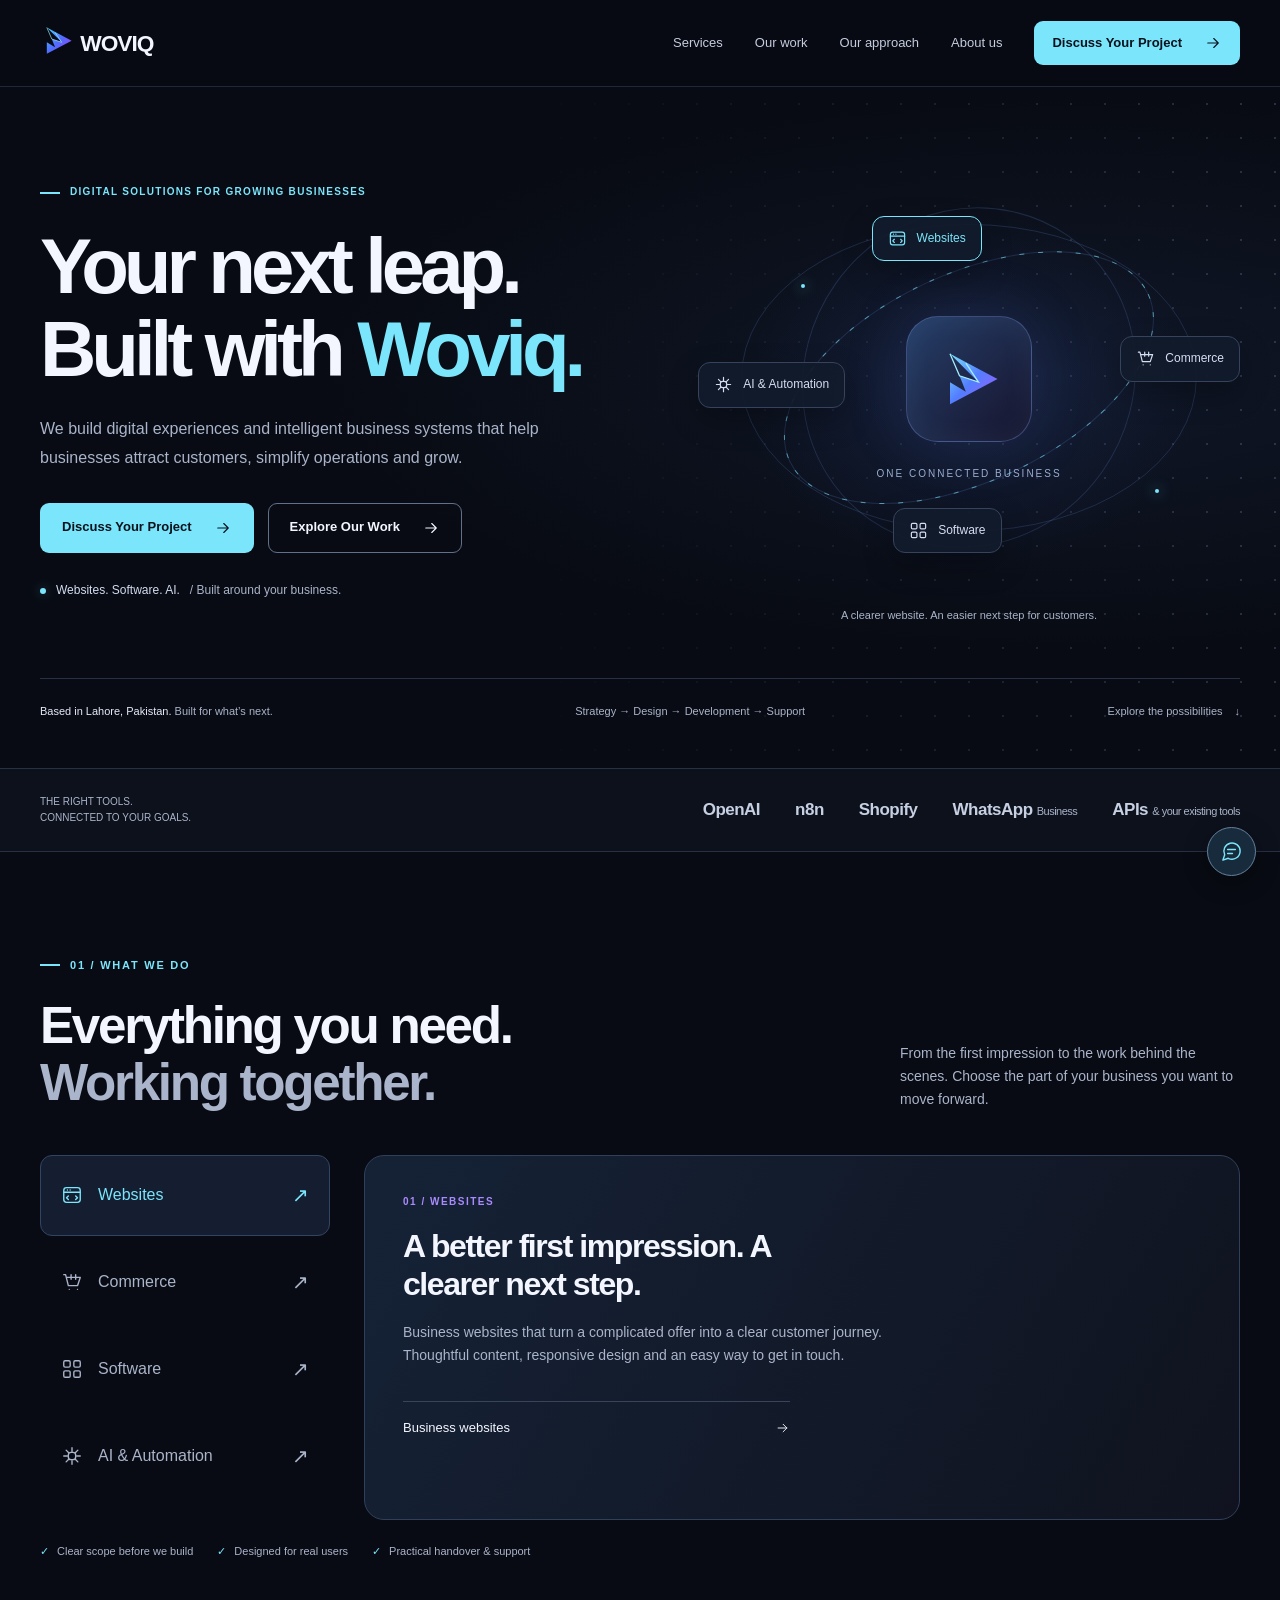
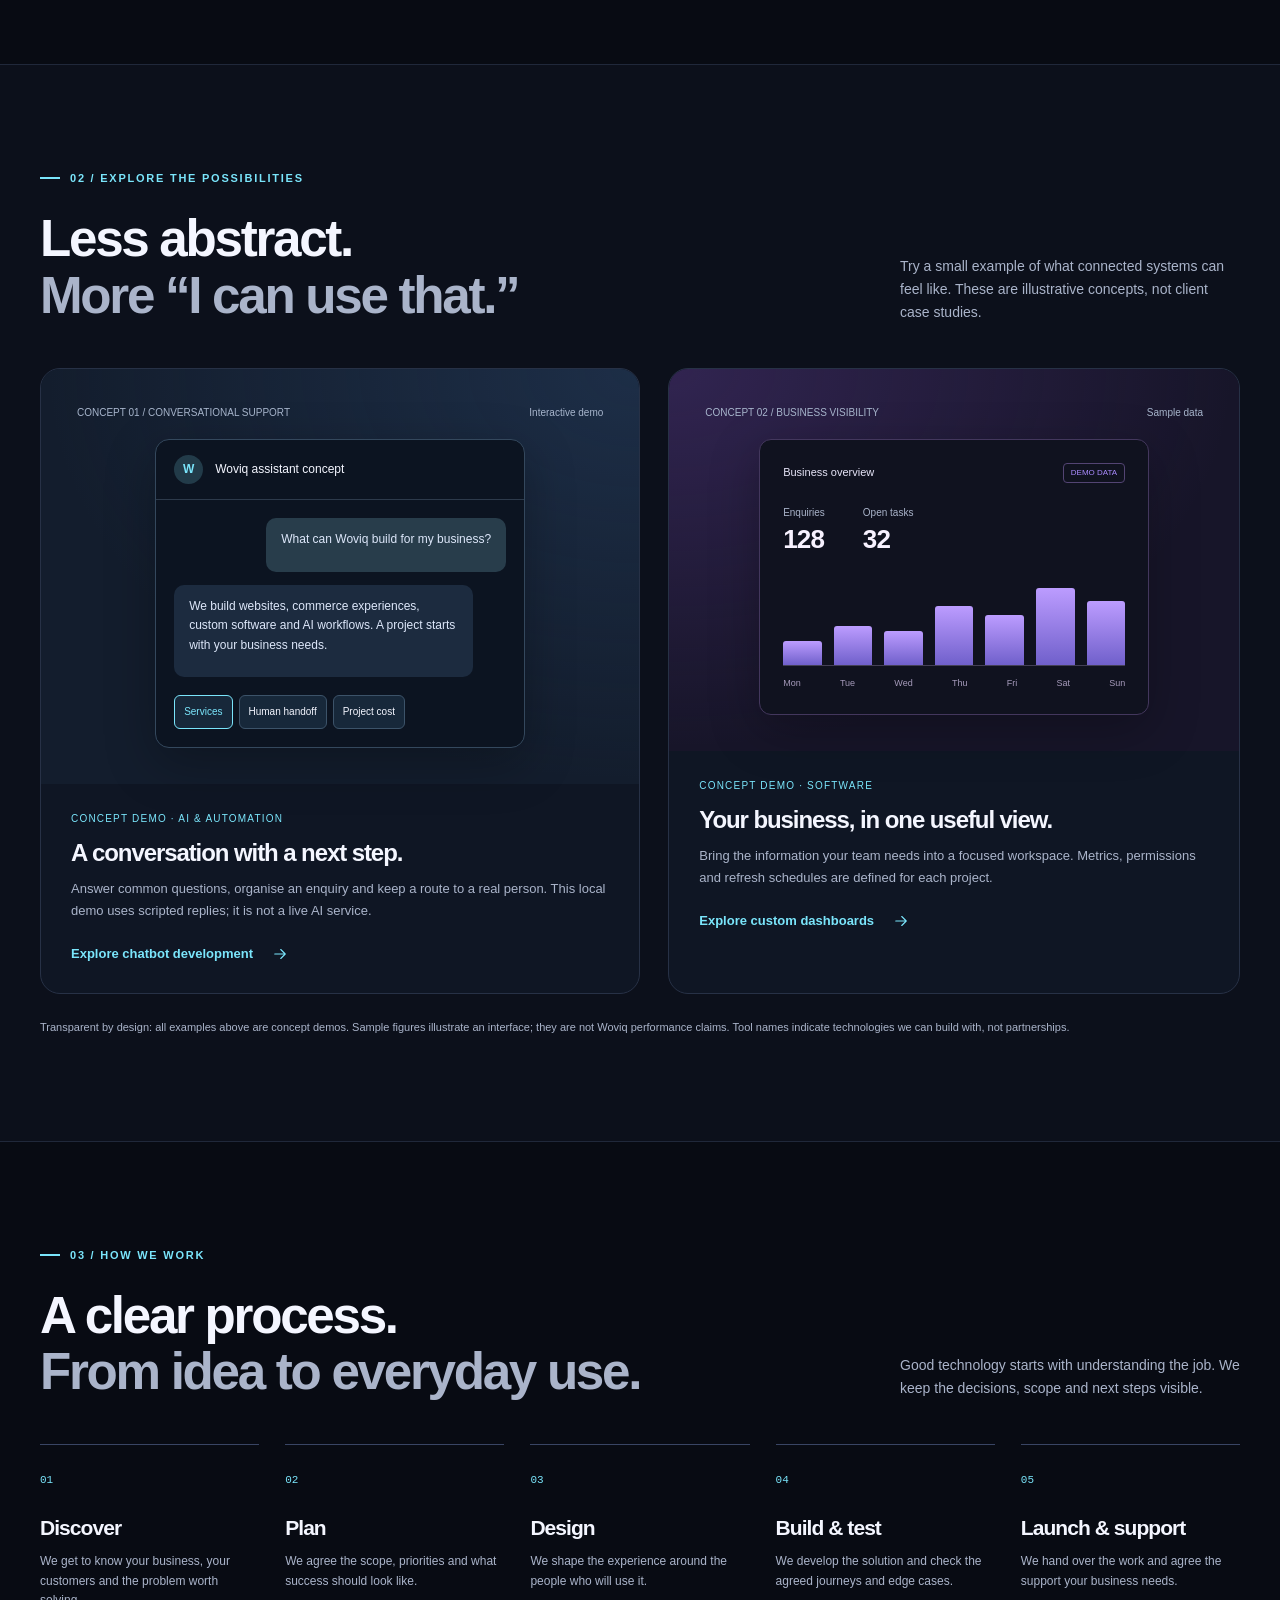
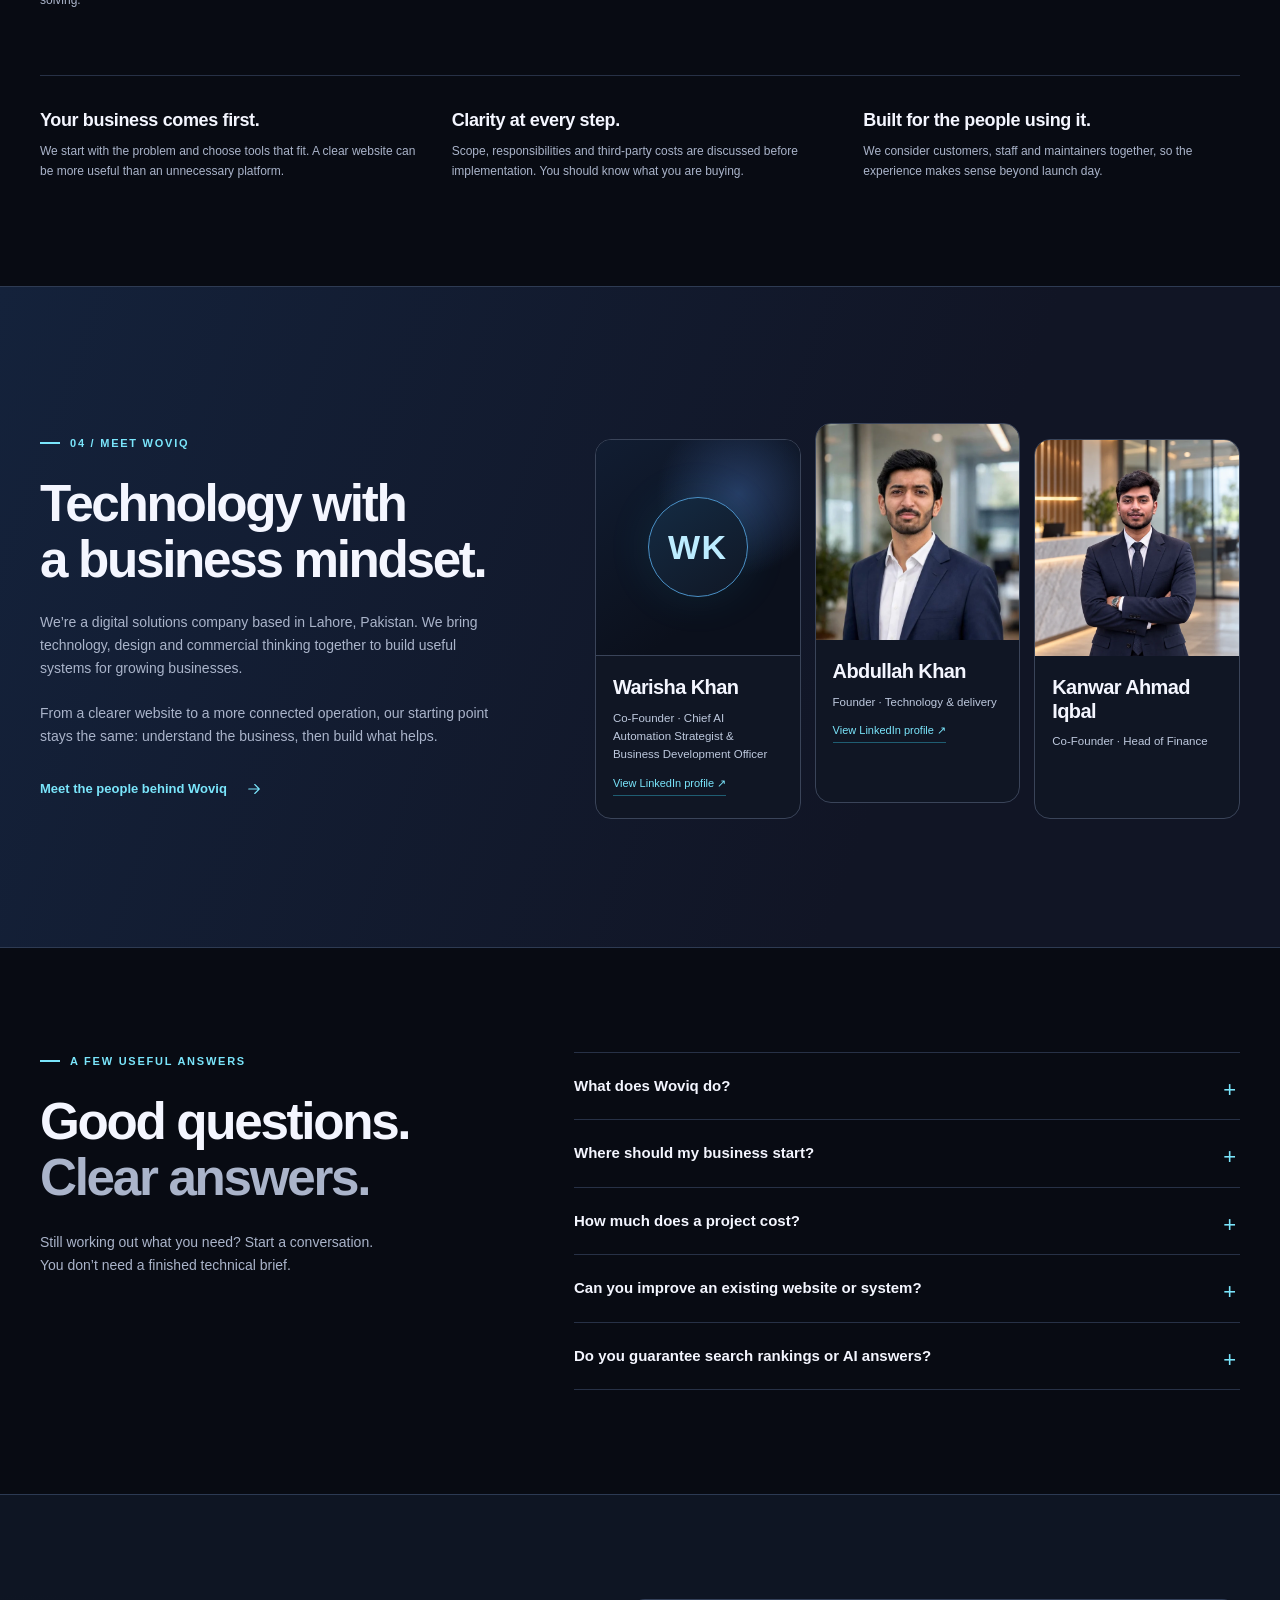
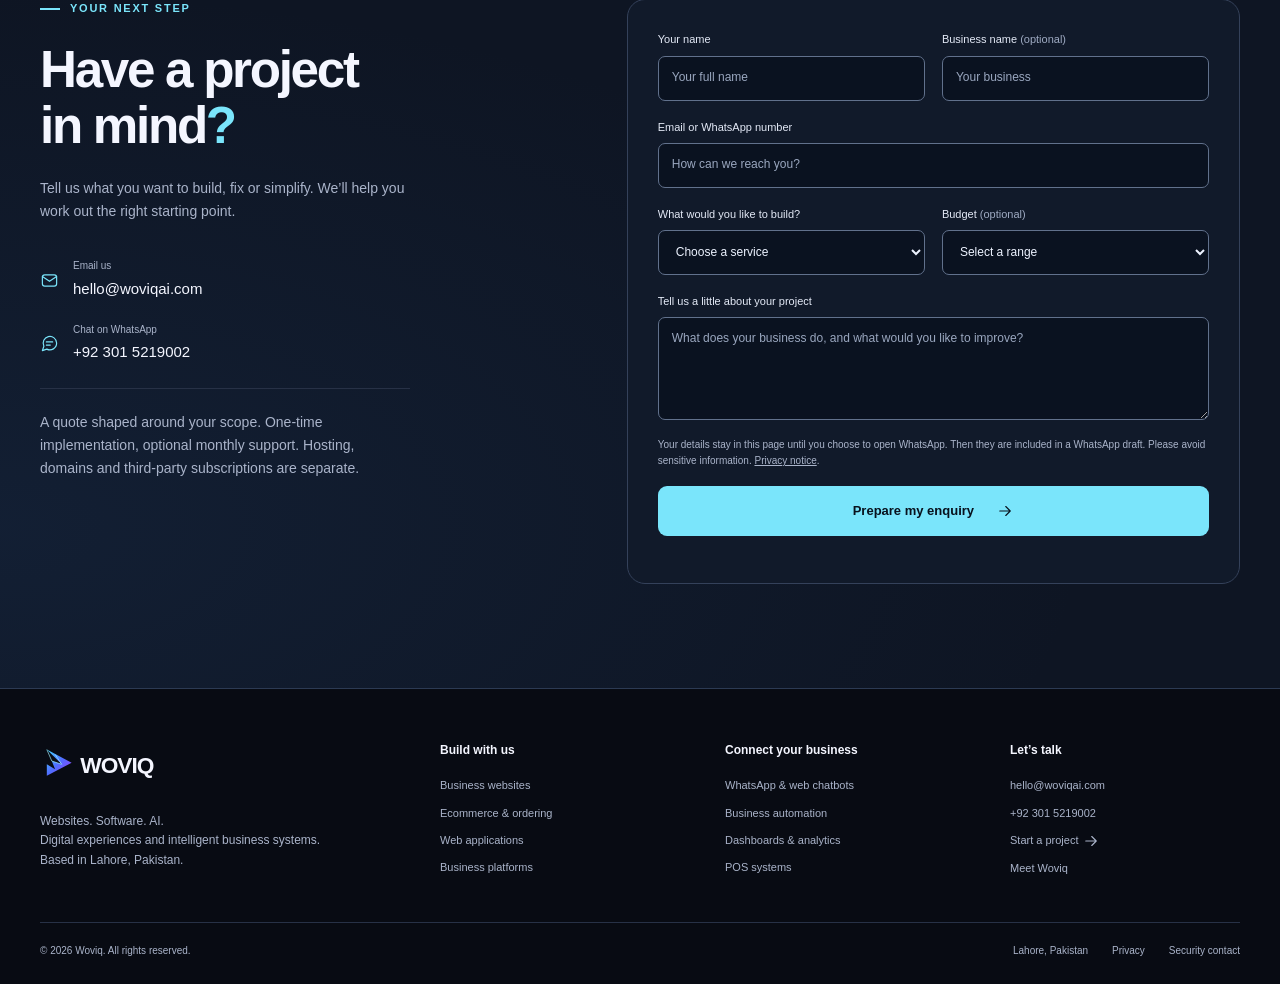
==== commit 41229c80: "Add files via upload" ====
--- a/index.html
+++ b/index.html
@@ -9,7 +9,7 @@
 <div class="portrait-avatar" role="img" aria-label="Warisha Khan initials portrait"><span>WK</span></div>
 <figcaption>
 <h3>Warisha Khan</h3>
-<p>Co-Founder · Chief AI Automation Strategist<br>&amp; Business Development Officer</p>
+<p>Co-Founder · Chief AI Automation Strategist &amp; Business Development Officer</p>
 <a class="team-link" href="https://www.linkedin.com/in/warisha-khan-9801892a4/" target="_blank" rel="noopener noreferrer" aria-label="View Warisha Khan on LinkedIn">View LinkedIn profile ↗</a>
 </figcaption>
 </figure>
--- a/style.css
+++ b/style.css
@@ -8,3 +8,22 @@
 @media(max-width:850px){.section{padding-block:75px}.wrap{width:calc(100% - 40px)}.nav{min-height:74px}.brand img{width:140px}.menu-toggle{display:block}.desktop-menu{display:flex;flex-wrap:wrap;gap:4px 22px}.nav-enhanced .desktop-menu{display:none;position:absolute;top:73px;left:0;right:0;background:#101725;border-bottom:1px solid #40516e;padding:22px;box-shadow:0 25px 40px #0007}.nav-enhanced .desktop-menu.open{display:grid}.nav-enhanced .desktop-menu>a{padding:12px}.nav-enhanced .desktop-menu .button{margin-top:12px}.hero{padding-top:55px}.hero-grid{grid-template-columns:1fr 1fr}.hero h1{font-size:clamp(42px,6.5vw,61px)}.hero .lead{font-size:14px}.hero .actions{gap:10px}.hero .button{font-size:11px;padding:12px}.orbit-stage{min-height:370px}.orbit-node{font-size:9px;gap:6px}.orbit-node svg{width:16px}.orbit-core{width:95px;height:95px;border-radius:25px}.orbit-core svg{width:60px}.orbit-caption{font-size:8px}.tools-inner{display:block}.tools-inner p{max-width:none;margin-bottom:15px}.tools-list{justify-content:space-between;font-size:15px;gap:15px}.section-head{gap:25px}.section-head>p{max-width:270px}.service-explorer{grid-template-columns:220px 1fr;gap:20px}.service-tab{font-size:13px;padding:20px 14px}.service-panel{padding:28px}.service-panel h3{font-size:27px}.service-links{grid-template-columns:1fr}.work-visual{padding:25px 20px;min-height:330px}.work-body{padding:25px}.work-body h3{font-size:22px}.process{grid-template-columns:repeat(3,1fr);gap:32px}.about-grid{grid-template-columns:1fr;gap:40px}.about-copy p{max-width:650px}.portraits{max-width:680px}.team-page{grid-template-columns:repeat(2,minmax(0,1fr));max-width:720px}.portraits .portrait:nth-child(2){transform:none}.faq-grid{gap:40px}.contact-grid{grid-template-columns:1fr;gap:40px}.contact-copy h2{max-width:550px}.contact-methods{grid-template-columns:1fr 1fr}.quote-note{max-width:650px}.footer-grid{grid-template-columns:1.5fr 1fr 1fr}.footer-grid>div:last-child{grid-column:2/-1}.page-layout{grid-template-columns:1fr}.scope-box{position:static}.page-hero .lead{font-size:16px}}
 @media(max-width:600px){html{scroll-padding-top:90px}.wrap{width:calc(100% - 36px)}.section{padding-block:62px}.nav{gap:12px}.brand img{width:132px}.hero{padding-top:38px}.hero-grid{grid-template-columns:1fr}.hero h1{font-size:clamp(44px,11.6vw,65px);max-width:500px;letter-spacing:-.055em}.hero .eyebrow{font-size:9px;letter-spacing:.11em;margin-bottom:21px}.hero .lead{font-size:14px;max-width:440px;margin-top:22px}.hero .button{font-size:12px;padding:13px 16px}.hero .actions{margin-top:25px}.hero .brandline{margin-top:23px;font-size:10px}.orbit-stage{max-width:400px;width:100%;margin:25px auto 0;min-height:340px}.orbit-node{font-size:10px;padding:11px}.orbit-core{width:105px;height:105px}.orbit-caption{top:66%;font-size:9px}.orbit-readout{font-size:10px;bottom:-5px}.hero-footer{margin-top:44px;font-size:9px;flex-wrap:wrap;gap:11px}.hero-footer>span:first-child{width:100%}.tools-inner{padding-block:23px}.tools-list{justify-content:start;gap:15px 23px;font-size:14px}.tools-list small{font-size:9px}.section-head{display:block;margin-bottom:30px}.section-head>p{max-width:440px;margin-top:18px;font-size:13px}.section-head h2{max-width:400px}.service-explorer{grid-template-columns:1fr;gap:20px}.service-tabs{grid-template-columns:1fr 1fr;gap:8px}.service-tab{padding:14px 11px;font-size:11px;background:#0d1421;border-color:var(--line)}.service-tab svg{width:18px;height:18px}.service-tab .tab-arrow{font-size:14px}.service-panel{padding:26px;min-height:340px}.service-panel h3{font-size:28px}.service-panel>p{font-size:13px}.service-links{gap:12px;margin-top:25px}.promise-row{font-size:10px;gap:10px 20px}.work-grid{grid-template-columns:1fr;gap:25px}.work-visual{min-height:320px;padding:25px 23px}.work-body{padding:25px}.work-note{font-size:10px}.process{grid-template-columns:1fr 1fr;gap:30px 23px}.process h3{font-size:19px;margin-top:18px}.process p{font-size:11px}.principles{grid-template-columns:1fr;gap:26px;margin-top:40px;padding-top:27px}.principles h3{font-size:19px}.principles p{max-width:420px}.portraits{gap:12px}.team-page{grid-template-columns:1fr;max-width:380px}.portrait{border-radius:12px}.portrait figcaption{padding:14px 12px}.portrait h3{font-size:15px}.portrait p{font-size:9px}.faq-grid{grid-template-columns:1fr;gap:30px}.faq-intro p{font-size:13px}.faq-list summary{font-size:13px}.faq-list details p{font-size:12px}.contact-methods{grid-template-columns:1fr}.contact-grid{gap:32px}.enquiry-form{padding:23px;gap:15px}.field{grid-column:1/-1}.footer-grid{grid-template-columns:1fr 1fr;gap:30px 20px}.footer-brand{grid-column:1/-1}.footer-grid>div:last-child{grid-column:auto}.footer-bottom{display:block;font-size:9px}.footer-bottom div{margin-top:12px;gap:18px}.floating-contact{width:43px;height:43px;right:15px;bottom:15px}.page-hero{padding:35px 0 50px}.page-hero h1{font-size:42px}.page-hero .lead{font-size:15px}.breadcrumb{font-size:10px;gap:7px}.included{grid-template-columns:1fr}.service-intro-grid{grid-template-columns:1fr}.related-links{grid-template-columns:1fr}.article-section h2{font-size:29px}.team-page{grid-template-columns:1fr;max-width:380px}.team-page .portrait figcaption{padding:23px}.team-page .portrait h3{font-size:23px}.team-page .portrait p{font-size:13px}.team-page .portrait img{aspect-ratio:4/4.5}.scope-box{padding:24px}th,td{padding:12px 8px;font-size:11px}}
 @media(prefers-reduced-motion:reduce){html{scroll-behavior:auto}*,*:before,*:after{animation:none!important;transition:none!important}}
+
+/* Homepage leadership cards: slightly wider, balanced and easier to scan. */
+@media(min-width:1101px){
+  .about-band .about-grid{grid-template-columns:.88fr 1.12fr;gap:48px}
+  .about-band .team-page{max-width:none;width:100%;gap:14px;margin:48px auto 24px}
+  .about-band .team-page .portrait{height:100%;display:flex;flex-direction:column}
+  .about-band .team-page .portrait figcaption{flex:1;padding:20px 17px 22px}
+  .about-band .team-page .portrait h3{font-size:20px;line-height:1.18}
+  .about-band .team-page .portrait p{font-size:11.5px;line-height:1.6;margin-top:9px}
+  .about-band .team-page .portrait .team-link{display:inline-block;margin-top:10px;font-size:11px}
+  .about-band .team-page .portrait-avatar,.about-band .team-page .portrait img{aspect-ratio:4/4.25}
+  .about-band .team-page .portrait-avatar span{width:100px;height:100px}
+}
+@media(min-width:601px) and (max-width:1100px){
+  .about-band .team-page{max-width:100%;gap:14px}
+  .about-band .team-page .portrait figcaption{padding:18px 14px}
+  .about-band .team-page .portrait h3{font-size:19px}
+  .about-band .team-page .portrait p{font-size:11.5px;line-height:1.55}
+}
